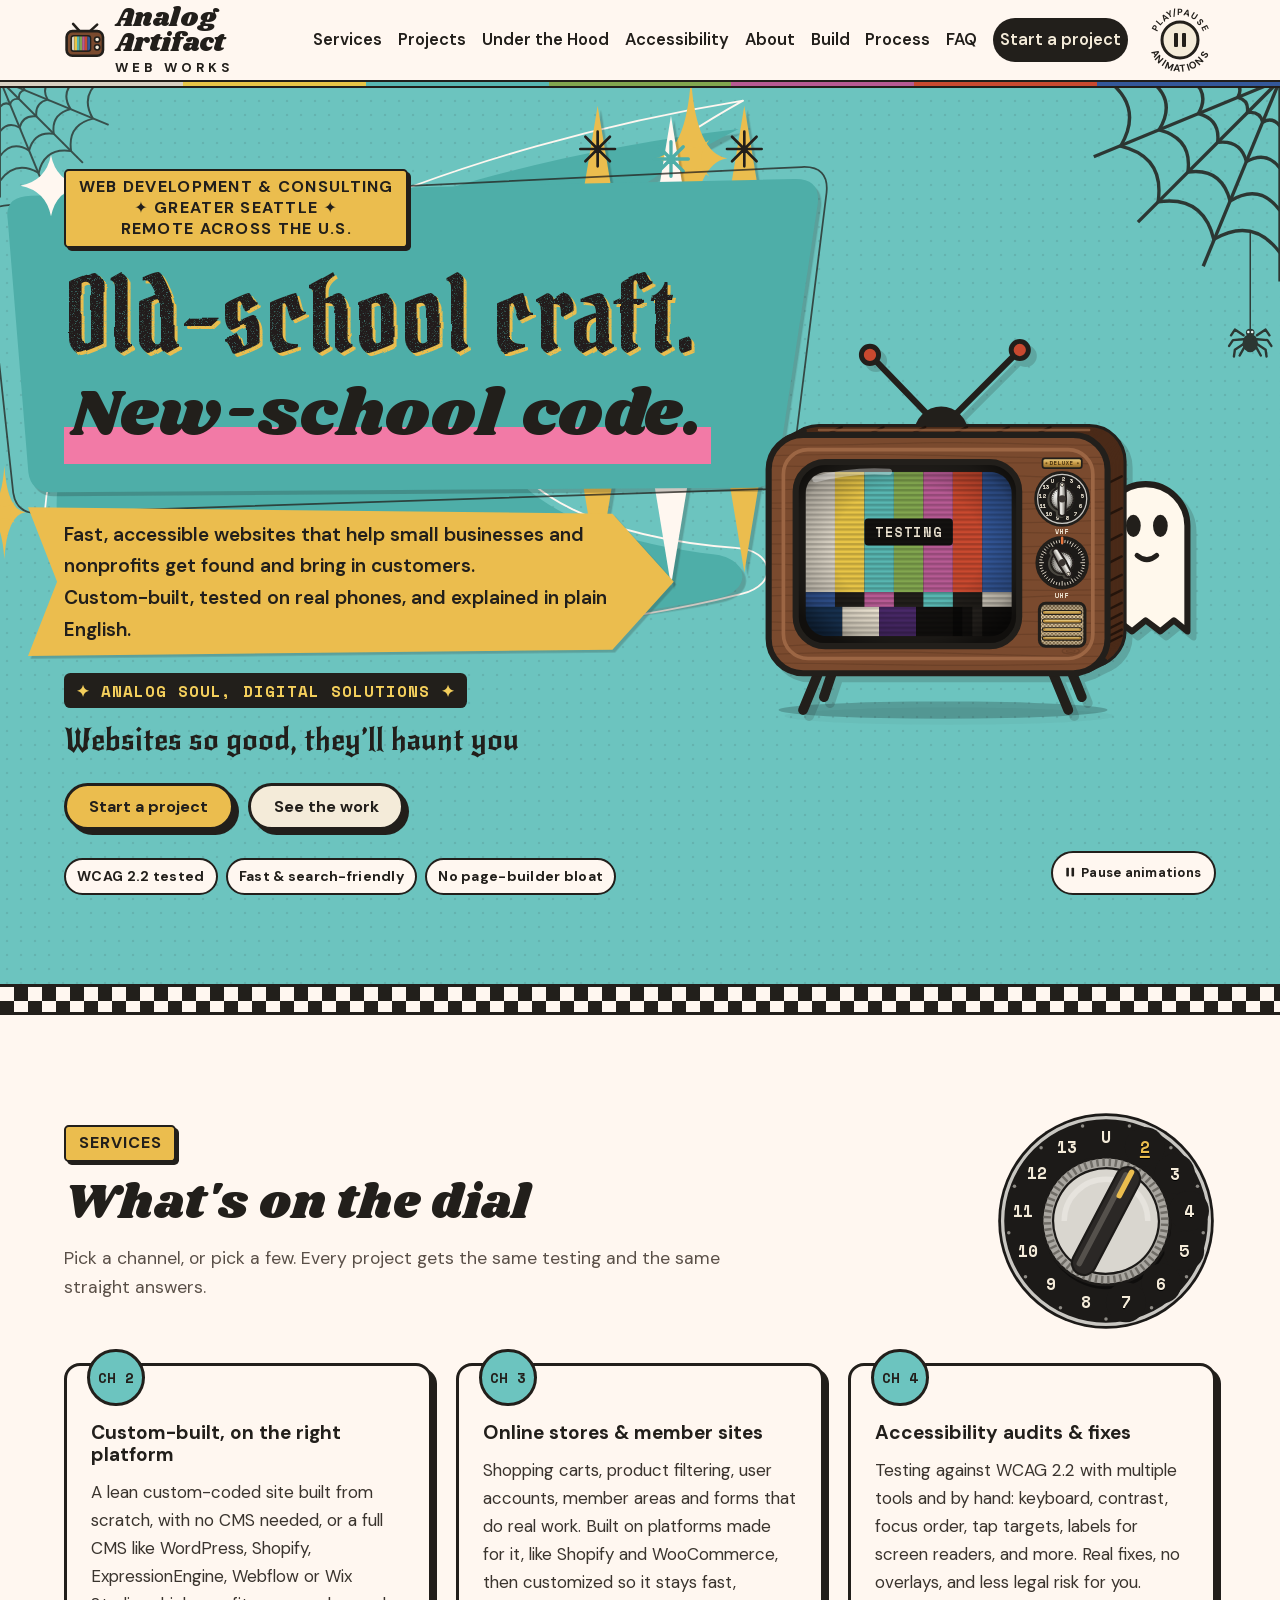
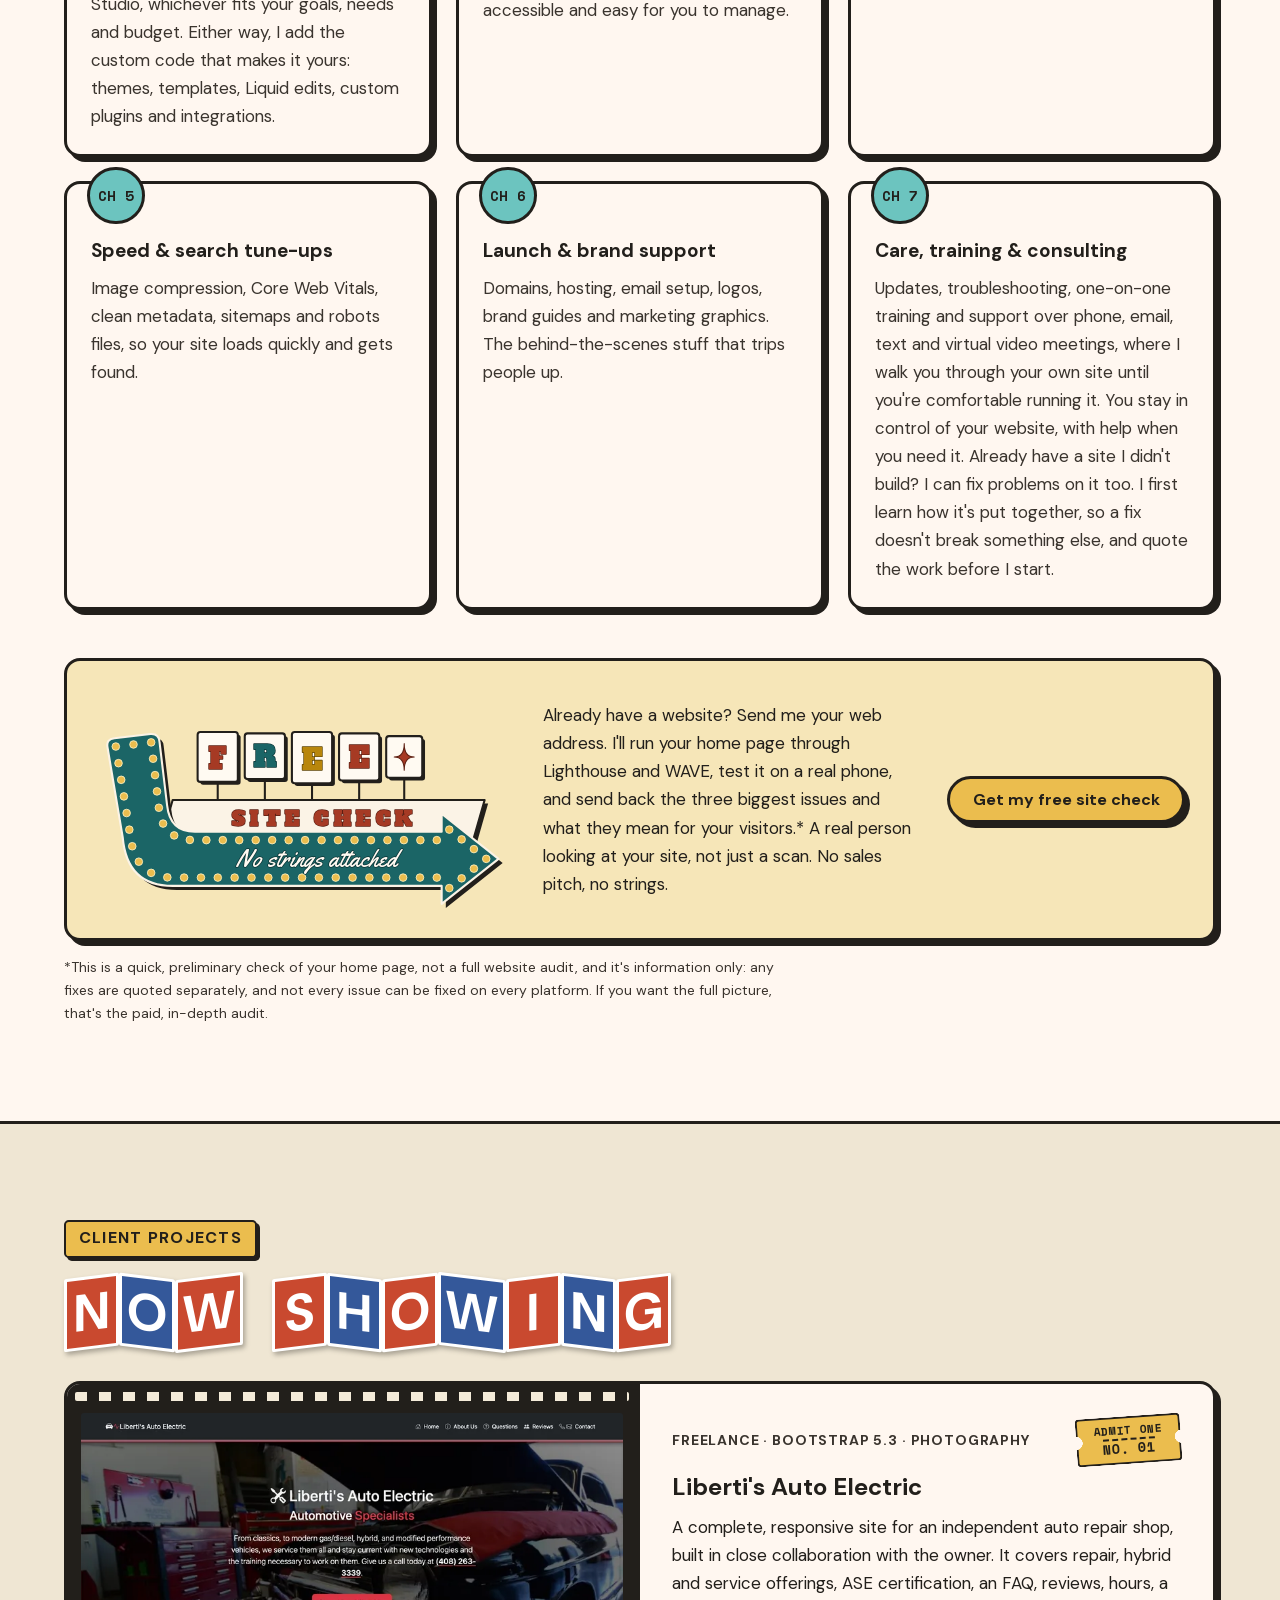
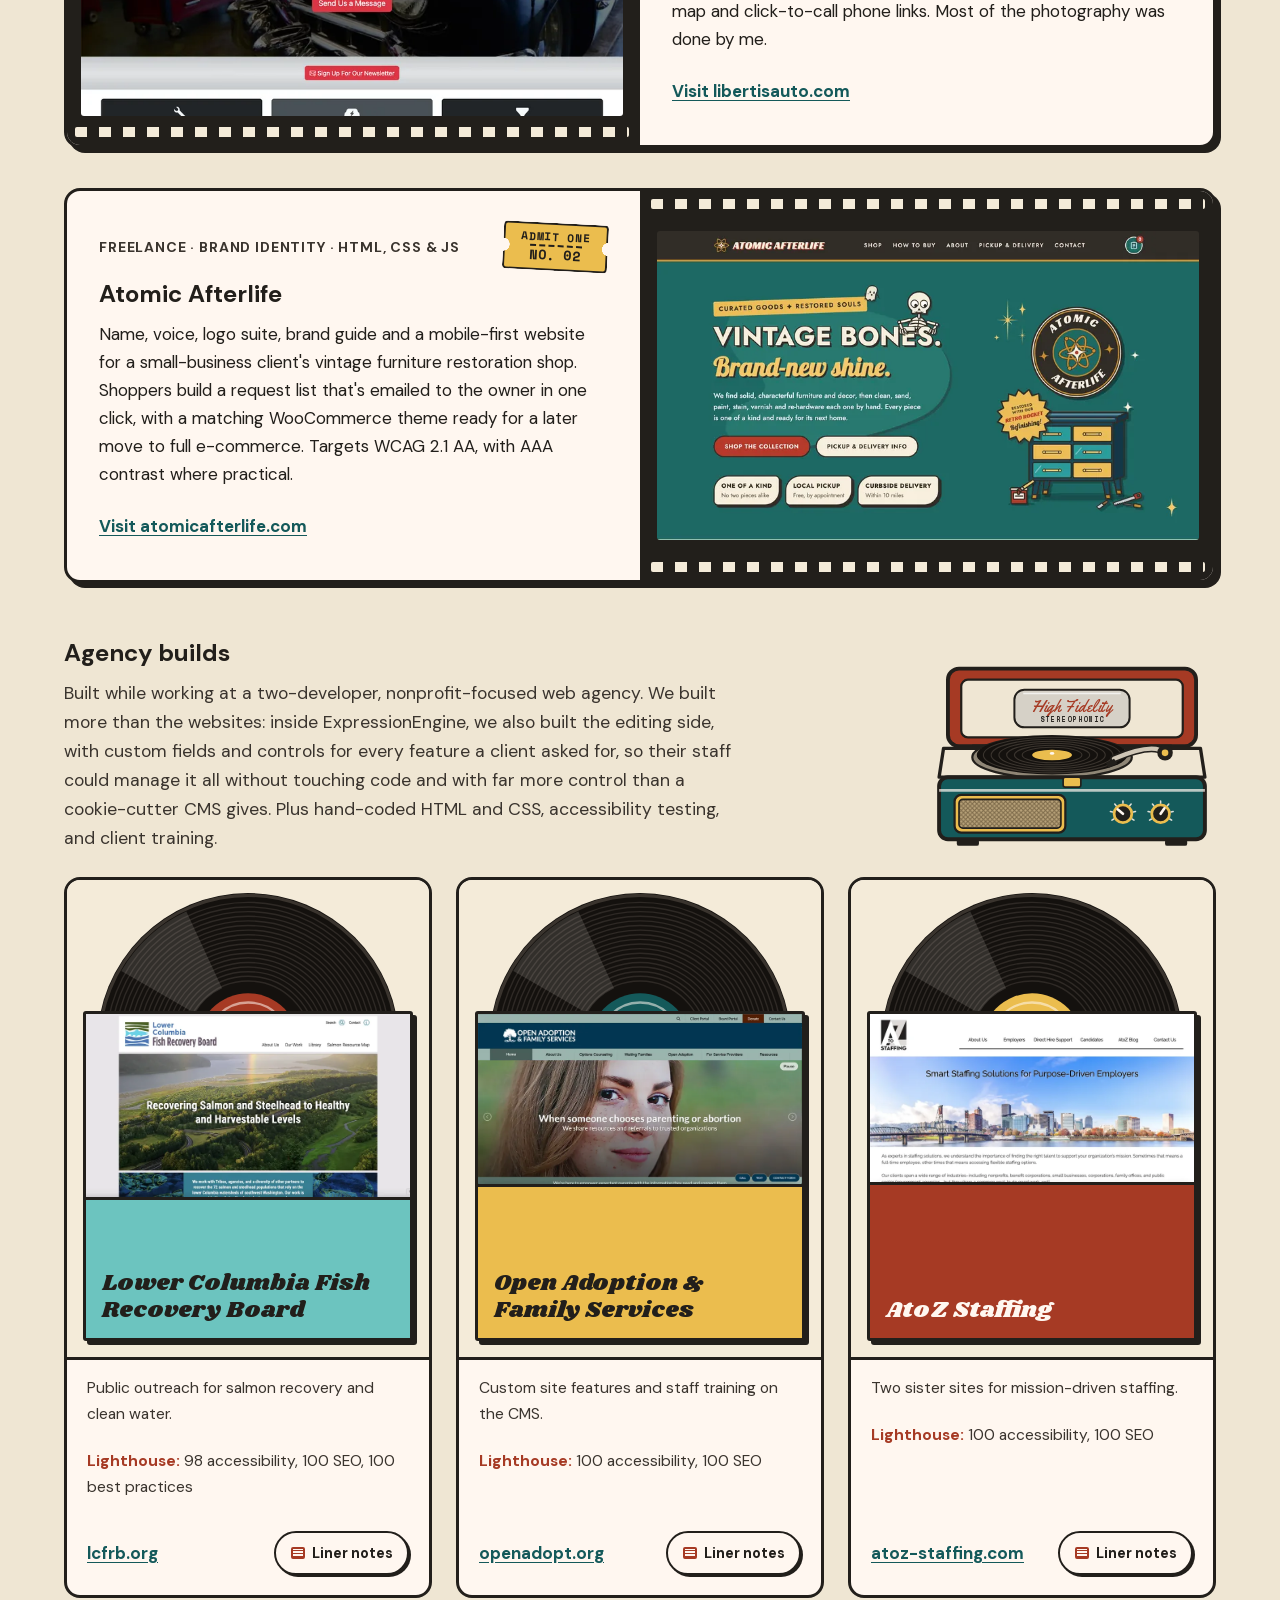
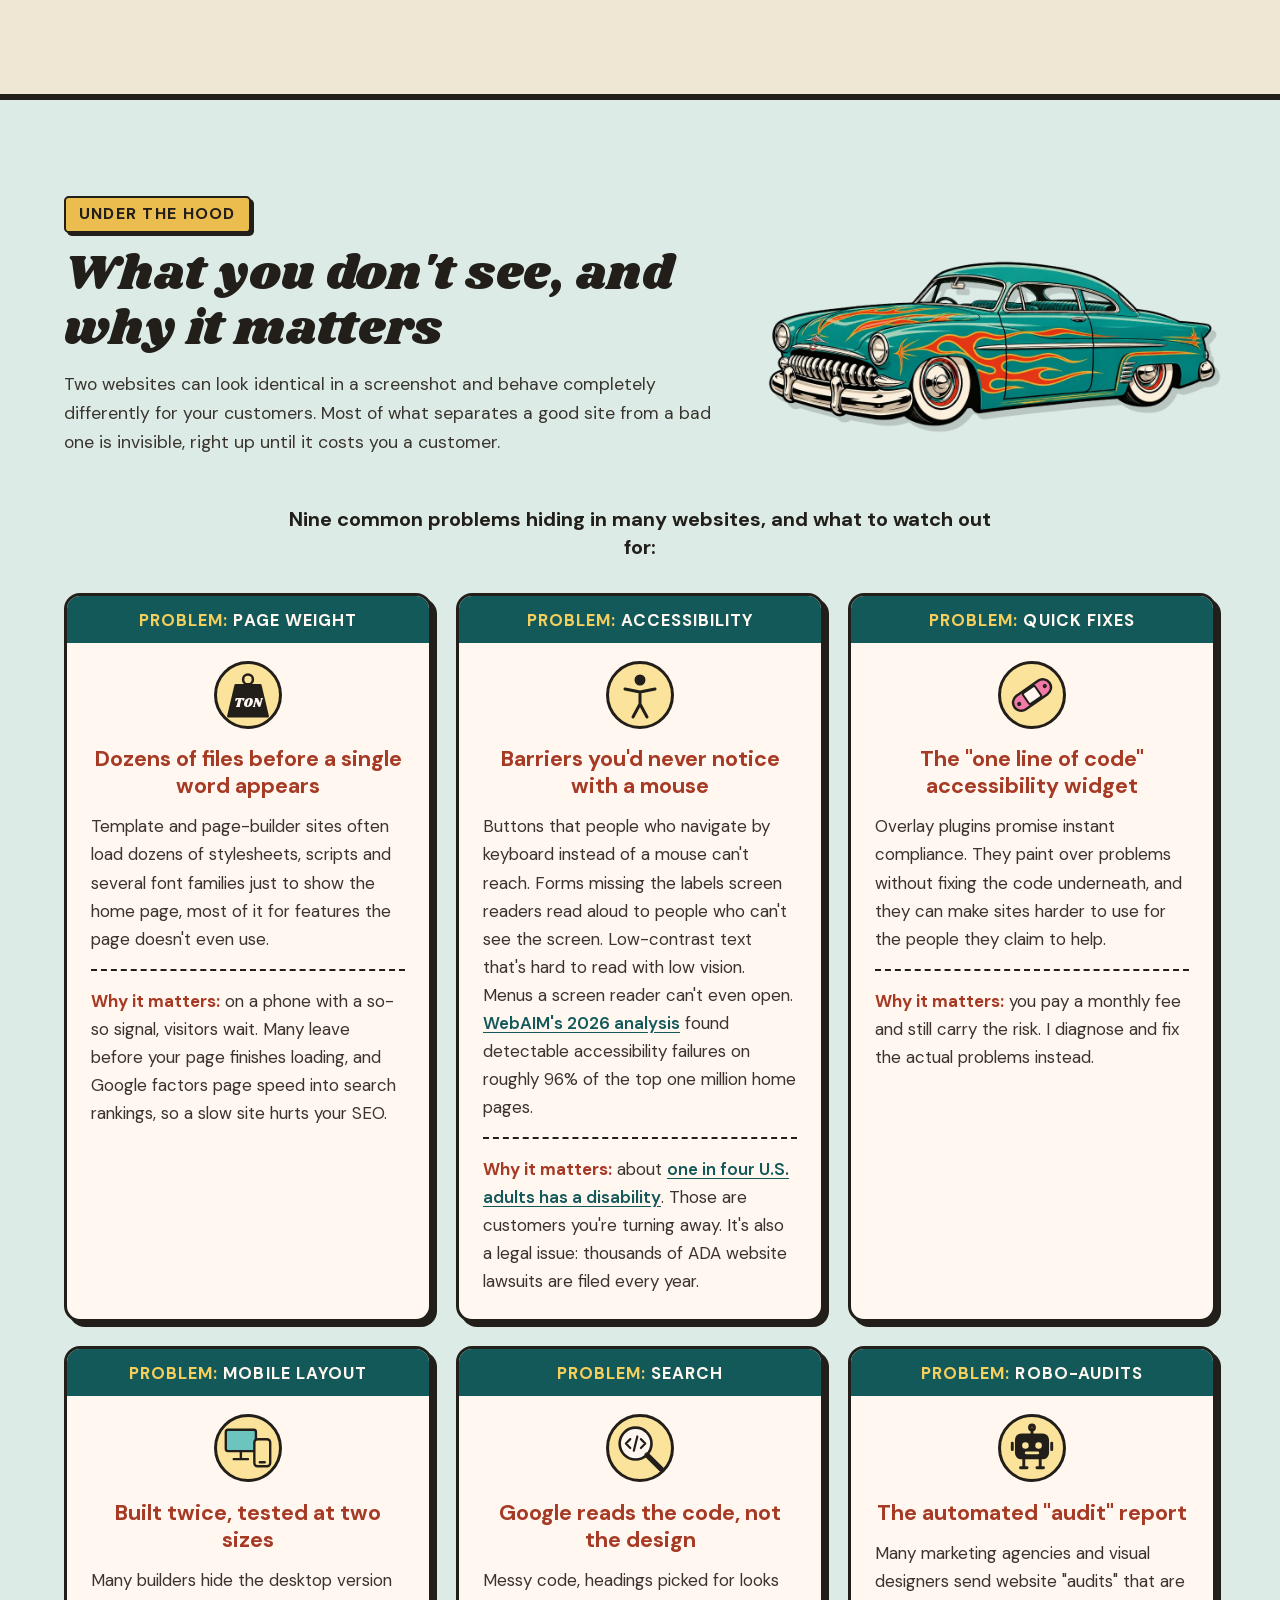
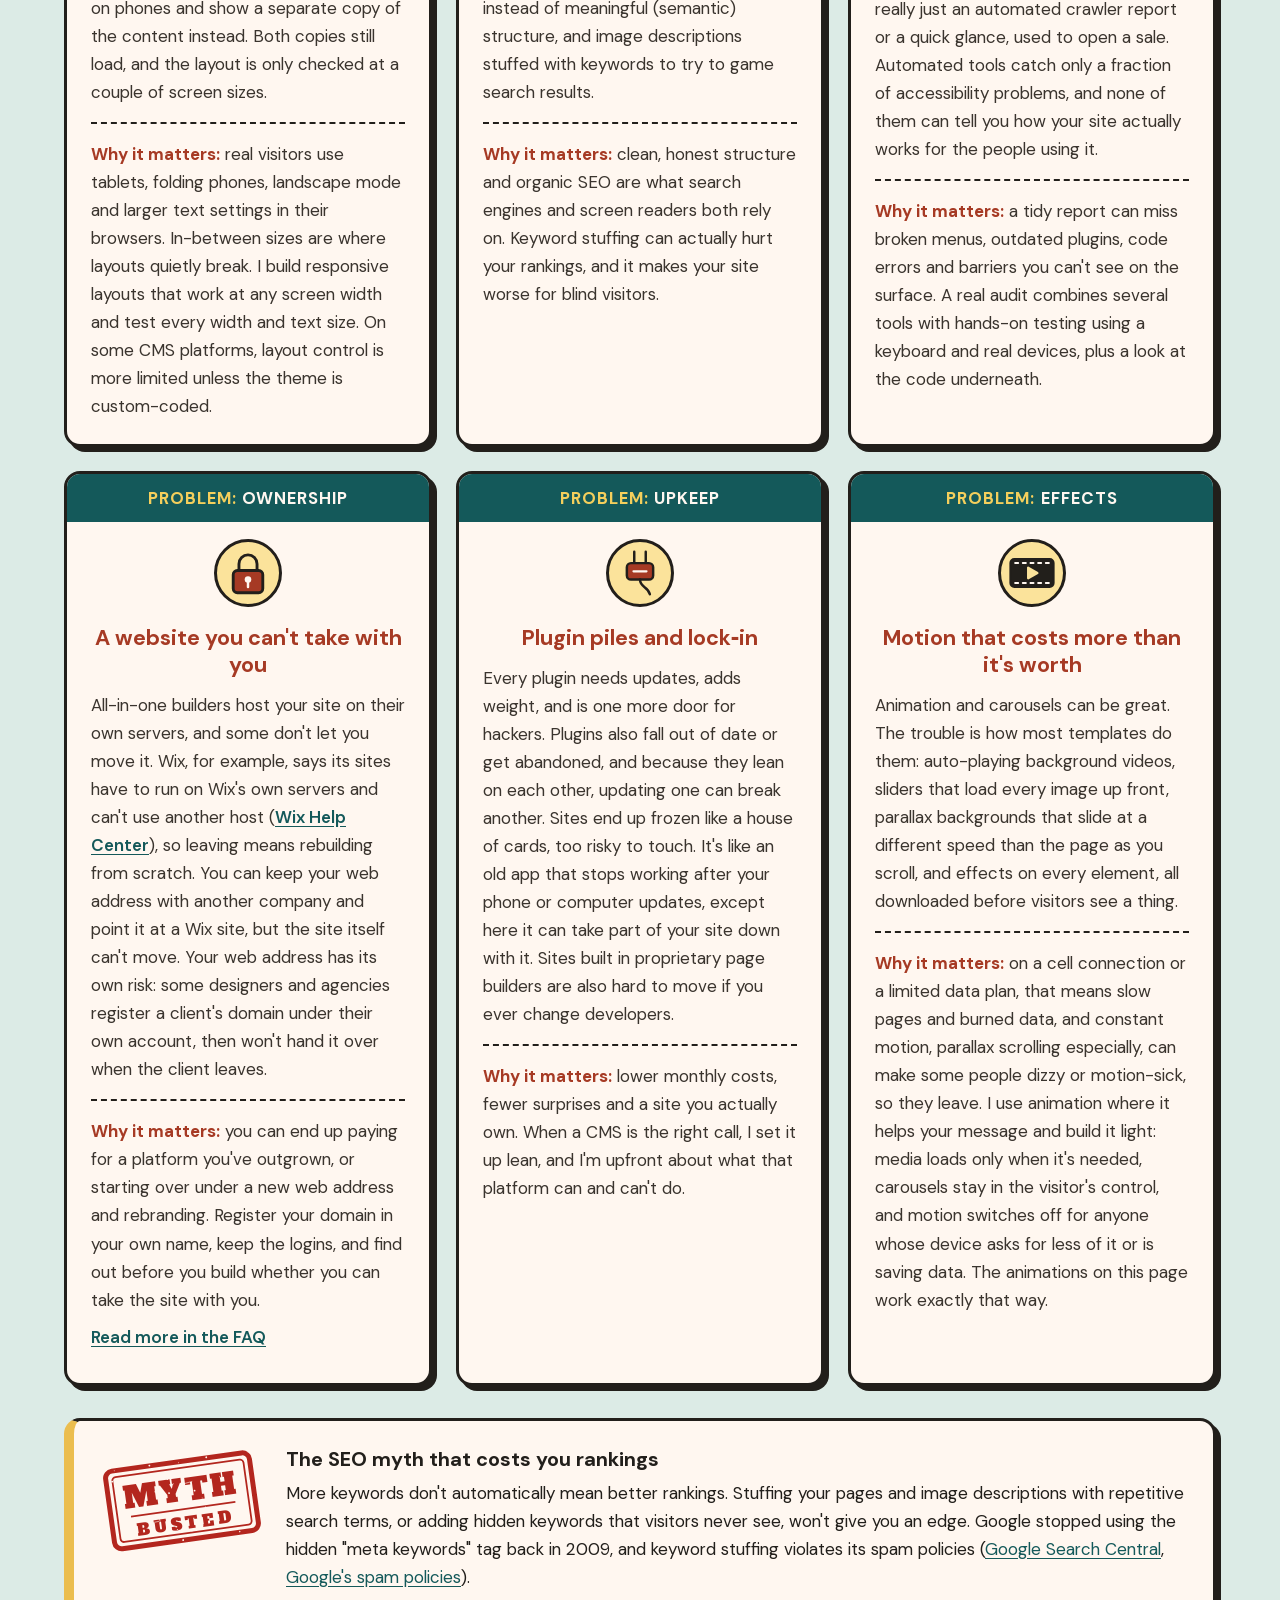
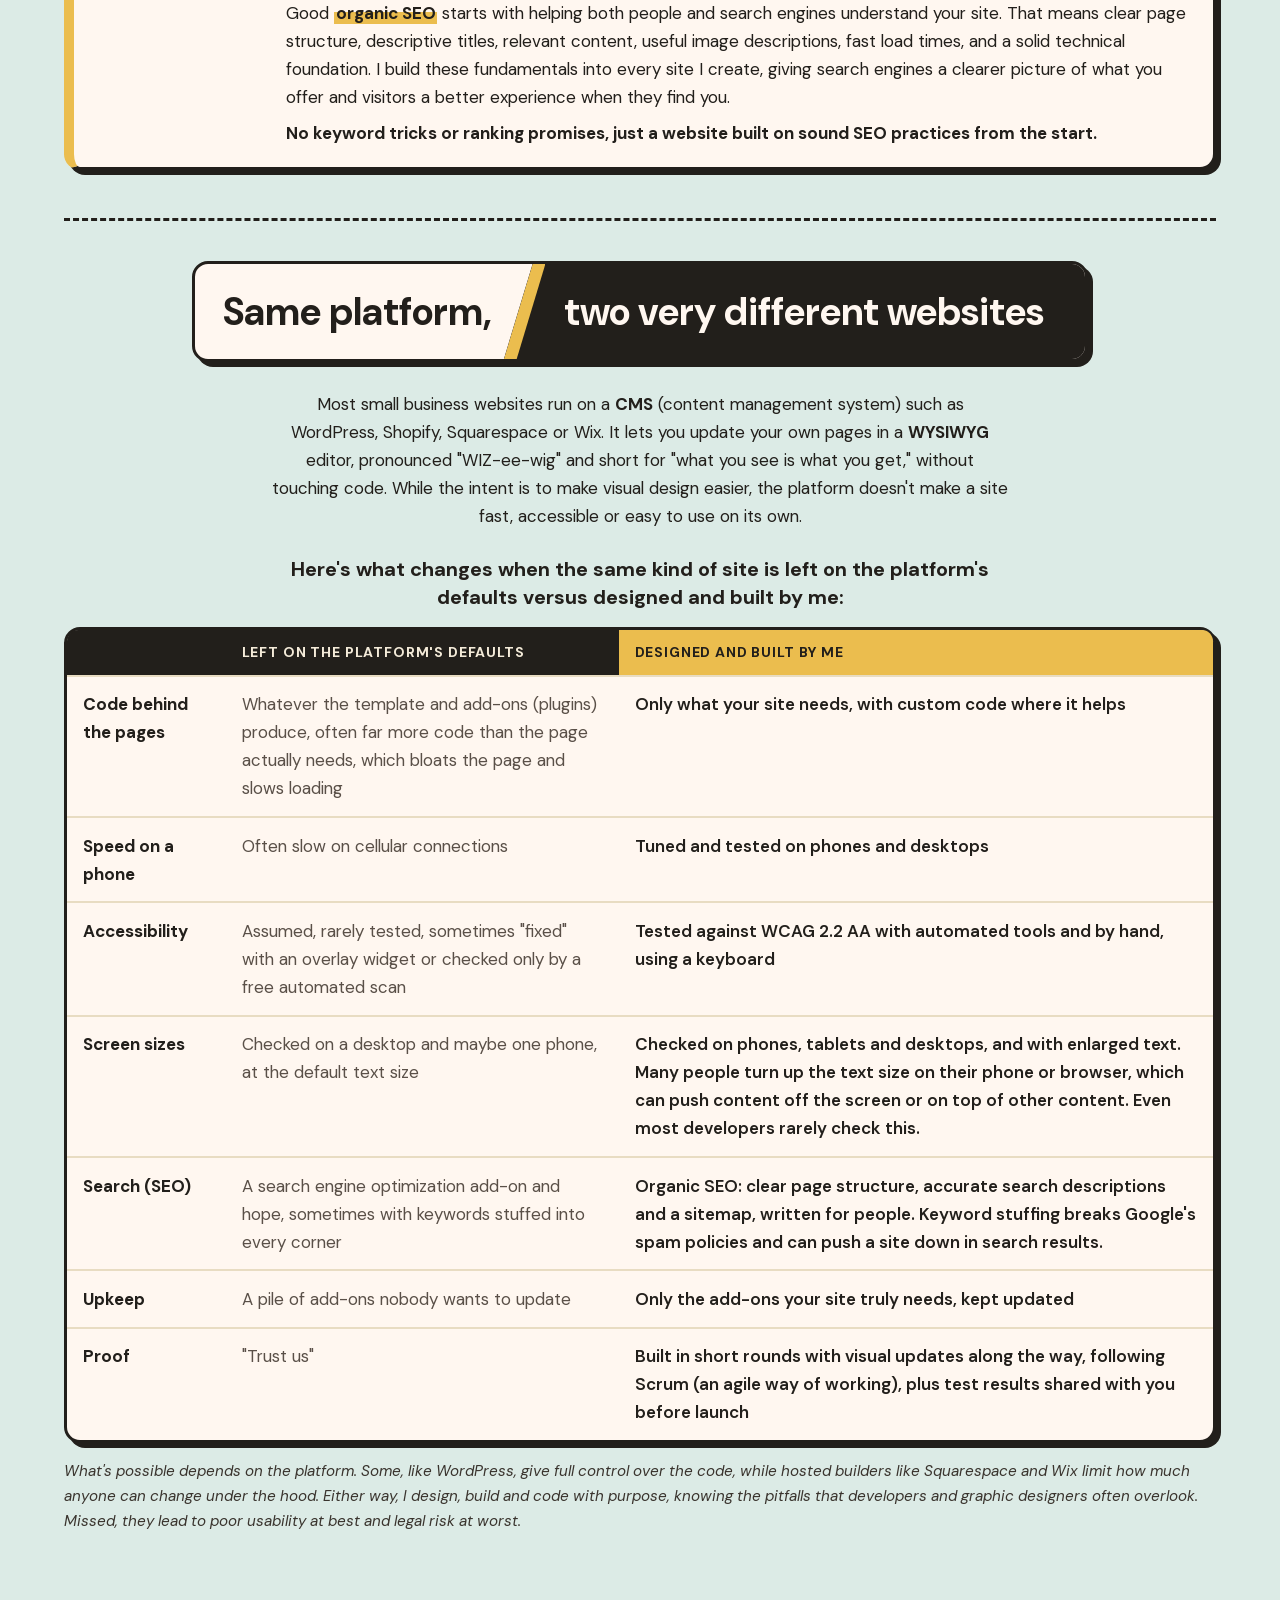
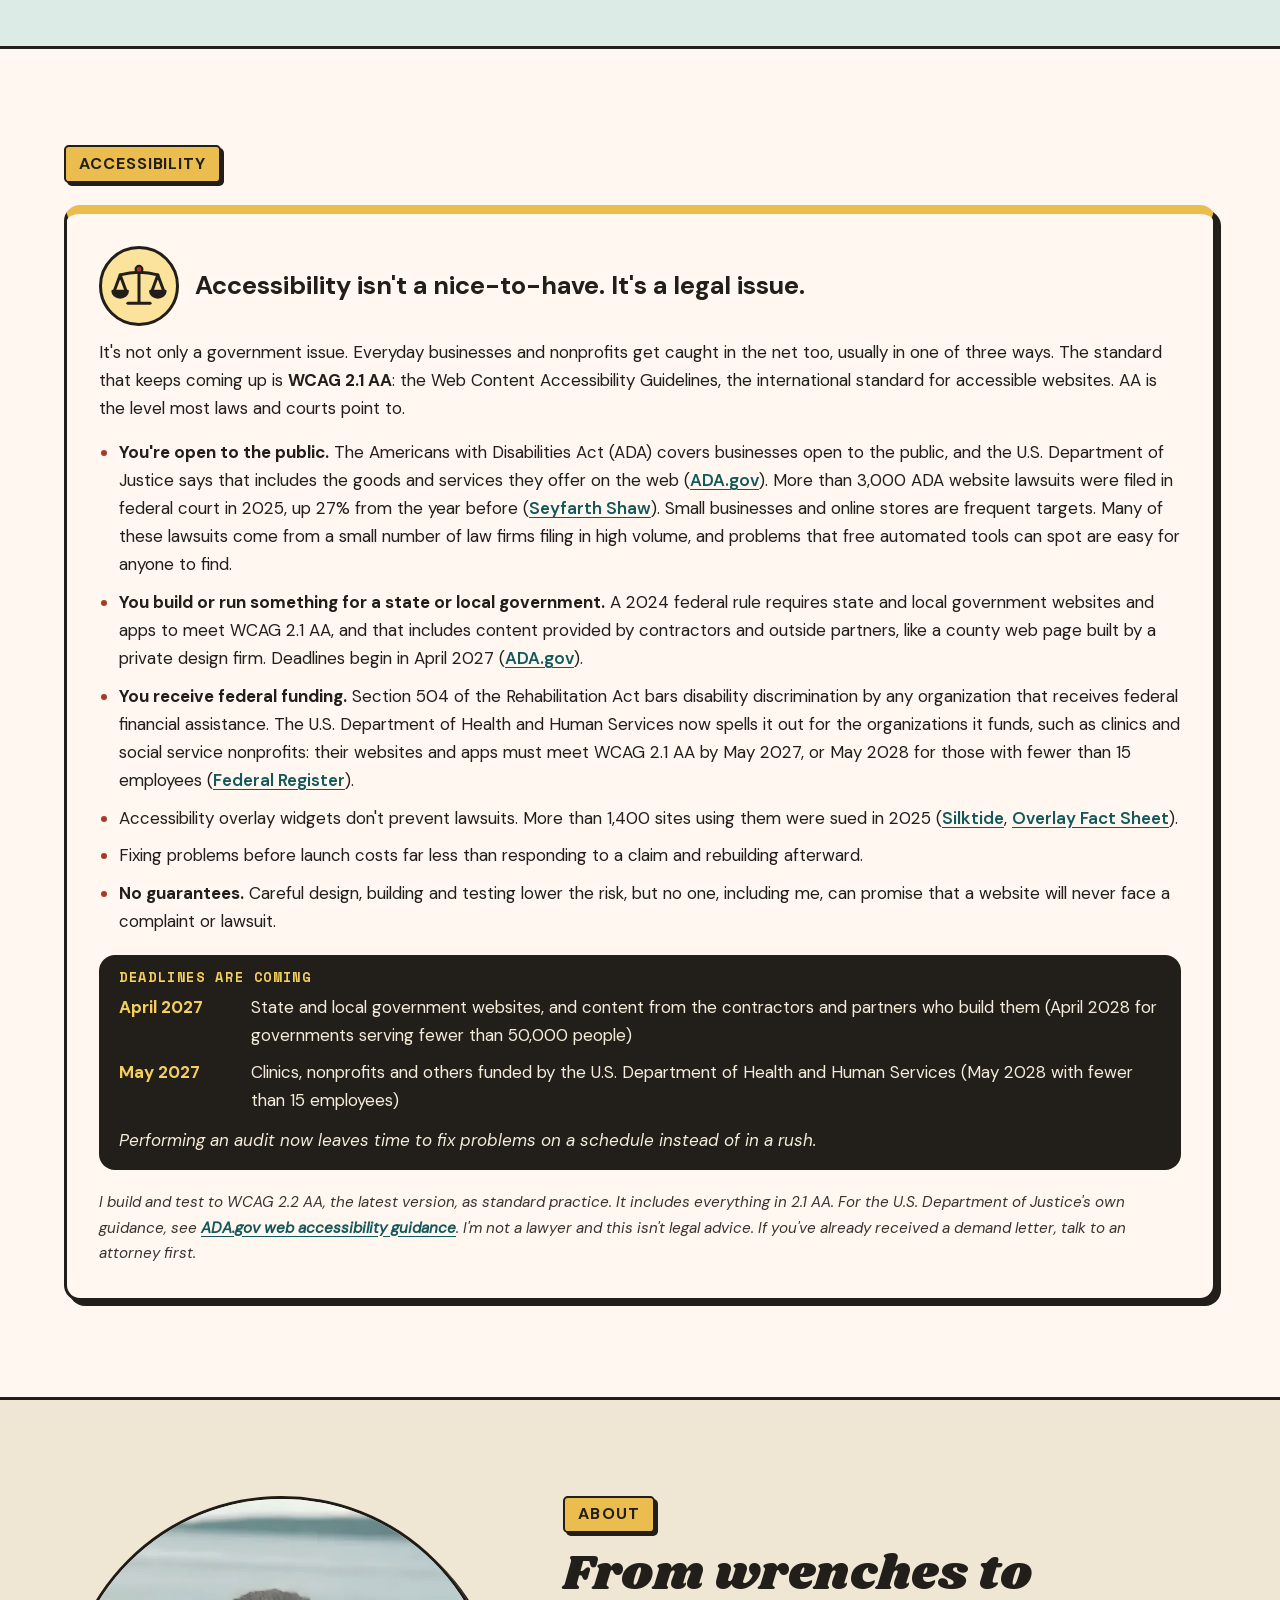
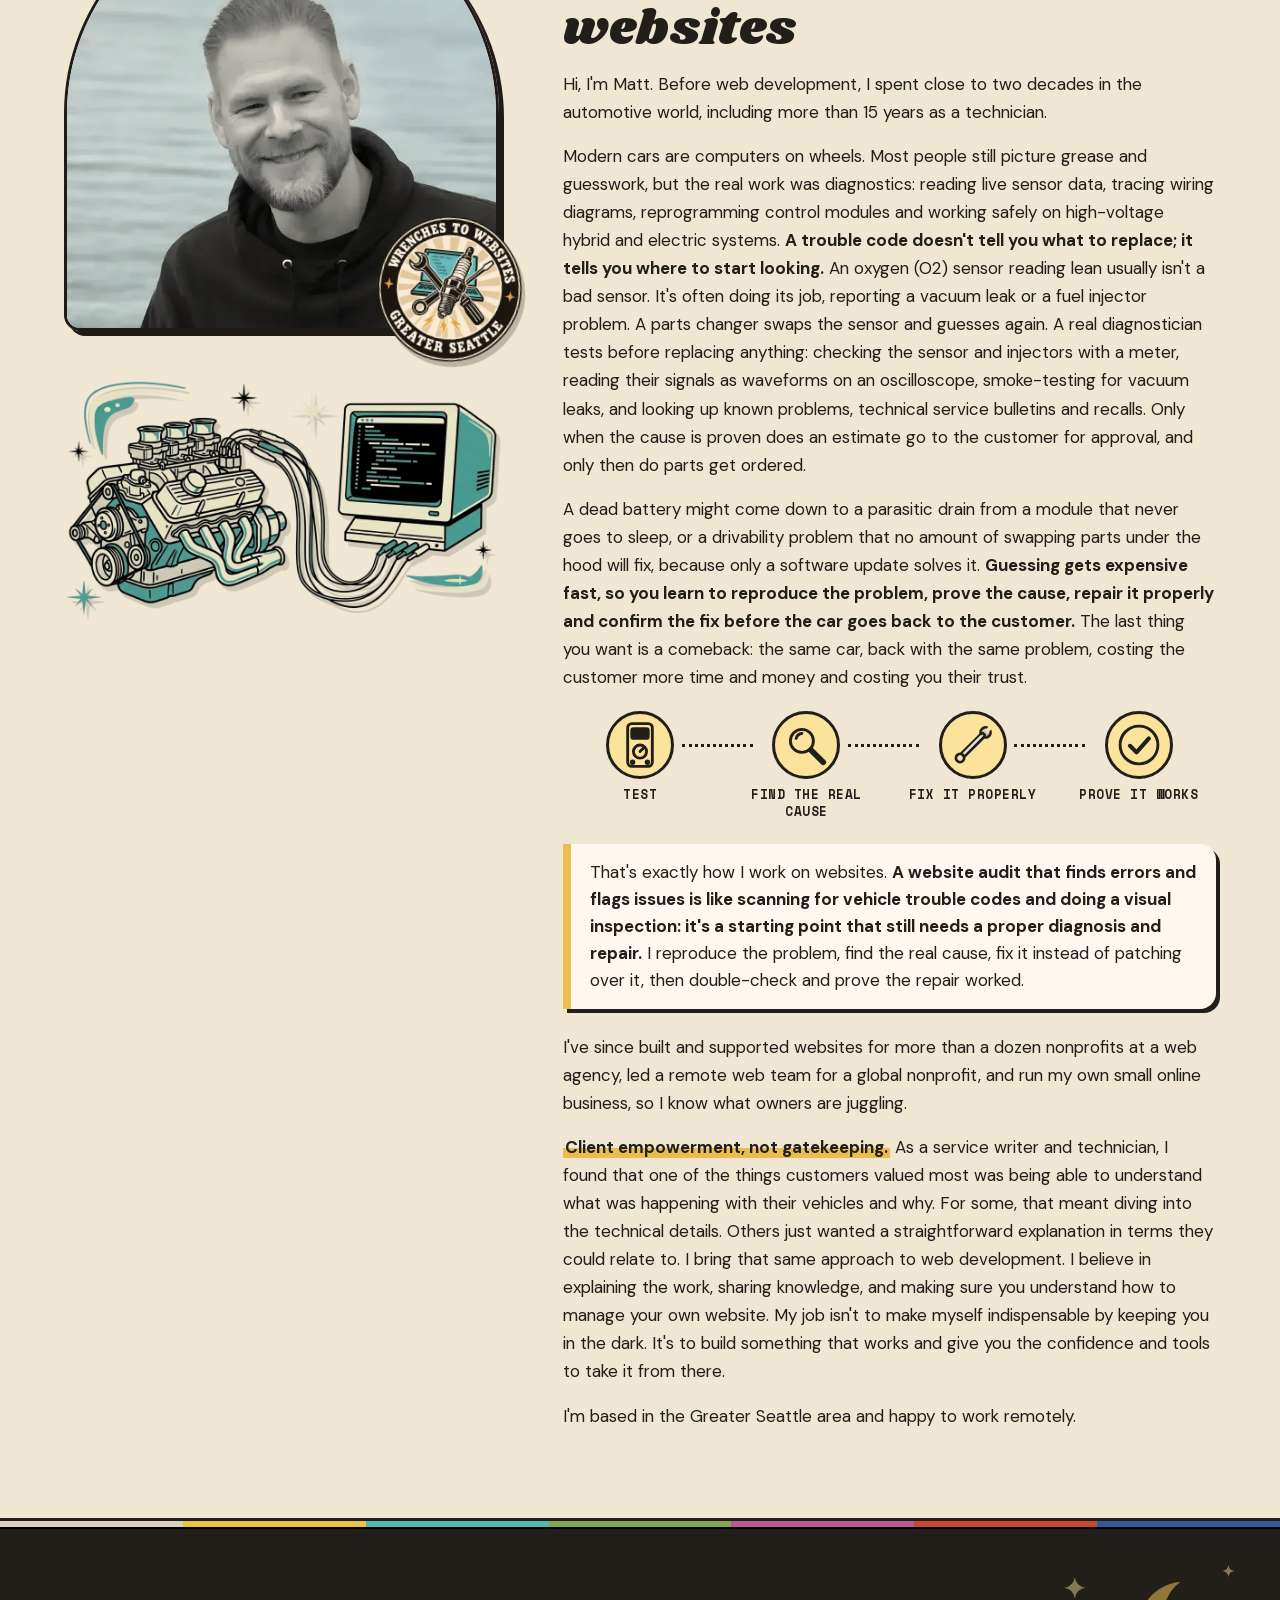
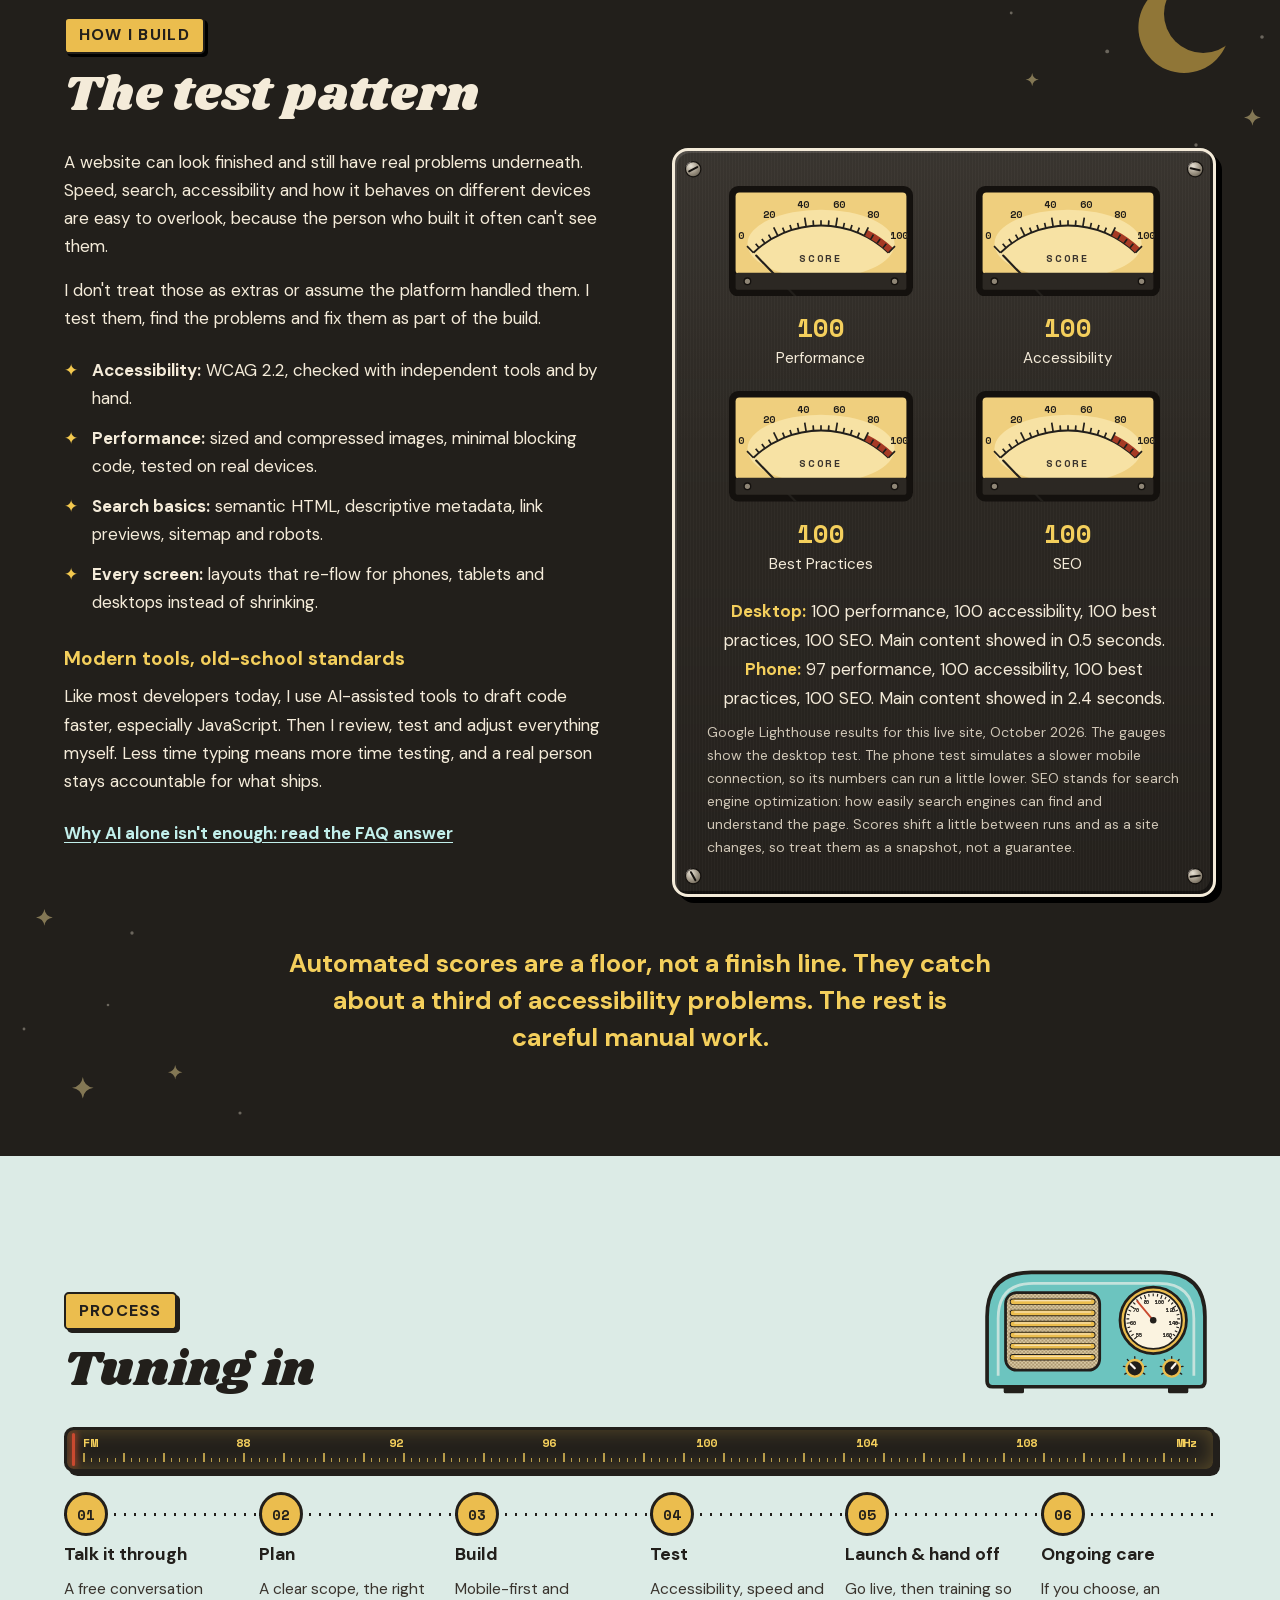
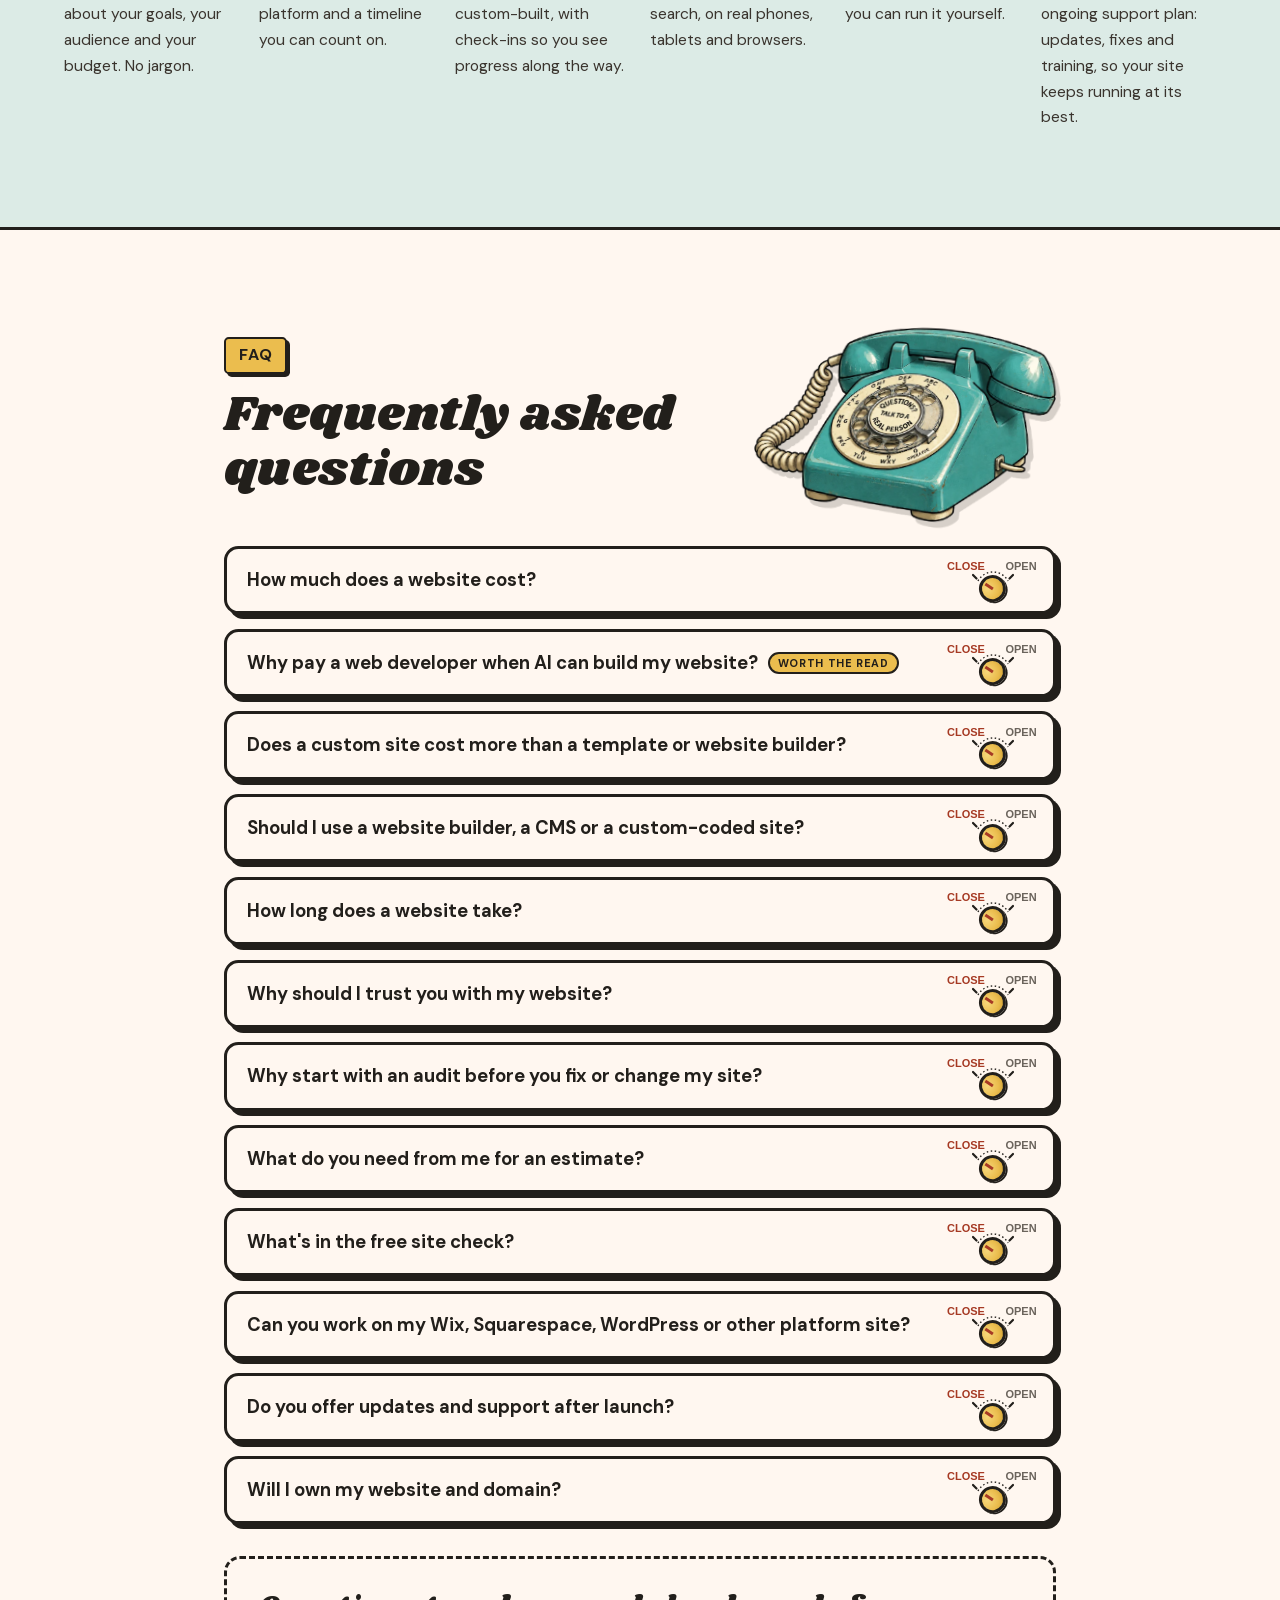
==== index.html @ 7274e8d4 "Launch prep for analogartifactwebworks.com: domain URLs, contact form sends in the background with r" ====
<!doctype html>
<html lang="en">
<head>
  <meta charset="utf-8">
  <meta name="viewport" content="width=device-width, initial-scale=1">
  <title>Analog Artifact Web Works | Web Development &amp; Consulting, Greater Seattle</title>
  <meta name="description" content="Custom-built, fast, accessible websites for small businesses and nonprofits. Web development, accessibility and speed tune-ups, and plain-spoken consulting from the Greater Seattle area.">
  <meta property="og:title" content="Analog Artifact Web Works | Web Development &amp; Consulting">
  <meta property="og:description" content="Old-school craft, new-school code. Built to run, not just look good. Analog Soul / Digital Solutions. Fast, accessible websites for small businesses and nonprofits.">
  <meta property="og:type" content="website">
  <!-- canonical: tells search engines the real address, so the GitHub Pages dev copy is not treated as a second site -->
  <link rel="canonical" href="https://analogartifactwebworks.com/">
  <!-- link preview picture for shared links (texts, social posts). Full web address required -->
  <meta property="og:url" content="https://analogartifactwebworks.com/">
  <meta property="og:image" content="https://analogartifactwebworks.com/images/og-workbench.jpg">
  <meta property="og:image:width" content="1200">
  <meta property="og:image:height" content="630">
  <meta property="og:image:alt" content="A retro workbench with tools on a pegboard, a little ghost, and an old TV showing web page code, under signs reading From Wrenches To Websites">
  <meta name="twitter:card" content="summary_large_image">
  <meta name="twitter:image" content="https://analogartifactwebworks.com/images/og-workbench.jpg">
  <meta name="theme-color" content="#221f1b">
  <link rel="icon" href="images/favicon.svg" type="image/svg+xml">
  <link rel="preload" href="fonts/dm-sans-normal-400-700.woff2" as="font" type="font/woff2" crossorigin>
  <link rel="preload" href="fonts/shrikhand-normal-400.woff2" as="font" type="font/woff2" crossorigin>
  <link rel="preload" href="fonts/pirata-one-normal-400.woff2" as="font" type="font/woff2" crossorigin>
  <link rel="preload" href="fonts/new-rocker-normal-400.woff2" as="font" type="font/woff2" crossorigin>
  <link rel="preload" href="fonts/space-mono-normal-700.woff2" as="font" type="font/woff2" crossorigin>
  <link rel="stylesheet" href="styles.css?v=295">
<script>try{var d=document.documentElement,rm=matchMedia("(prefers-reduced-motion: reduce)").matches,pz=localStorage.getItem("motion")==="paused";if(pz)d.classList.add("motion-paused");if(!rm&&!pz)d.classList.add("room-intro")}catch(e){}</script>
</head>
<body>
  <svg class="svg-defs" width="0" height="0" aria-hidden="true" focusable="false"><filter id="letterpress" x="-5%" y="-10%" width="110%" height="120%"><feTurbulence type="fractalNoise" baseFrequency="1.4" numOctaves="1" seed="7" result="n"/><feColorMatrix in="n" type="matrix" values="0 0 0 0 0  0 0 0 0 0  0 0 0 0 0  0 0 0 -3 2.75" result="speck"/><feComposite in="SourceGraphic" in2="speck" operator="in" result="inked"/><feTurbulence type="fractalNoise" baseFrequency=".035" numOctaves="2" seed="3" result="w"/><feDisplacementMap in="inked" in2="w" scale="2.6" xChannelSelector="R" yChannelSelector="G"/></filter></svg>
  <a class="skip-link" href="#main">Skip to main content</a>

  <header class="site-header">
    <div class="wrap header-inner">
      <a class="brand" href="#top" aria-label="Analog Artifact Web Works, back to top">
        <svg class="brand-tv" viewBox="0 0 64 56" aria-hidden="true" focusable="false">
          <path d="M24 14 14 3M40 14 51 4" stroke="currentColor" stroke-width="4" stroke-linecap="round"/>
          <rect x="4" y="14" width="56" height="38" rx="9" fill="var(--walnut)" stroke="currentColor" stroke-width="4"/>
          <rect x="10" y="20" width="32" height="26" rx="5" fill="var(--ink)"/>
          <g clip-path="inset(0 round 4px)">
            <rect x="12" y="22" width="4" height="22" fill="var(--bar-gray)"/><rect x="16" y="22" width="4" height="22" fill="var(--bar-yellow)"/><rect x="20" y="22" width="4" height="22" fill="var(--bar-cyan)"/><rect x="24" y="22" width="4" height="22" fill="var(--bar-green)"/><rect x="28" y="22" width="4" height="22" fill="var(--bar-magenta)"/><rect x="32" y="22" width="4" height="22" fill="var(--bar-red)"/><rect x="36" y="22" width="4" height="22" fill="var(--bar-blue)"/>
          </g>
          <circle cx="51" cy="27" r="4" fill="var(--paper)" stroke="currentColor" stroke-width="2.5"/>
          <circle cx="51" cy="39" r="4" fill="var(--paper)" stroke="currentColor" stroke-width="2.5"/>
        </svg>
        <span class="brand-name">Analog <span class="brand-l2">Artifact</span> <span class="brand-sub">Web Works</span></span>
      </a>
      <button class="nav-toggle" type="button" aria-expanded="false" aria-controls="site-nav">
        <span class="nav-toggle-bars" aria-hidden="true"></span>
        <span class="nav-toggle-label">Menu</span>
      </button>
      <nav id="site-nav" class="site-nav" aria-label="Main">
        <ul>
          <li class="nav-home"><a href="#top">Home</a></li>
          <li><a href="#services">Services</a></li>
          <li><a href="#work">Projects</a></li>
          <li><a href="#why">Under <span class="nav-the">the </span>Hood</a></li>
          <li><a href="#accessibility">Accessibility</a></li>
          <li><a href="#about">About</a></li>
          <li><a href="#how">Build</a></li>
          <li><a href="#process">Process</a></li>
          <li><a href="#faq">FAQ</a></li>
          <li><a class="nav-cta" href="#contact">Start a project</a></li>
        </ul>
      </nav>
      <!-- Round pause/play button for every animation on the page, always within reach in the header (same setting as the
           button in the hero). "PLAY/PAUSE" curves over the top of the circle and "ANIMATIONS" under the bottom, so it's
           clear what it stops; the letters are evenly spaced (the same letter spacing in both words, set in styles.css).
           The middle shows pause bars or a play triangle, and the disc turns gold while paused. -->
      <button class="motion-mini" type="button" aria-describedby="motion-note">
        <svg viewBox="-36 -36 72 72" aria-hidden="true" focusable="false">
          <defs>
            <path id="mm-arc-top" d="M-24.5 0A24.5 24.5 0 0 1 24.5 0"/>
            <path id="mm-arc-bottom" d="M-31.7 0A31.7 31.7 0 0 0 31.7 0"/>
          </defs>
          <circle class="mm-focus" r="21.75"/>
          <circle class="mm-disc" r="18"/>
          <g class="mt-a"><rect x="-6" y="-7" width="4" height="14" rx="1"/><rect x="2" y="-7" width="4" height="14" rx="1"/></g>
          <path class="mt-b" d="M-4 -8L8 0L-4 8Z"/>
          <text class="mm-top"><textPath href="#mm-arc-top" startOffset="50%" text-anchor="middle">PLAY/PAUSE</textPath></text>
          <text><textPath href="#mm-arc-bottom" startOffset="50%" text-anchor="middle">ANIMATIONS</textPath></text>
        </svg>
        <span class="mt-label visually-hidden"><span class="mt-a">Pause animations</span><span class="mt-b">Play animations</span></span>
      </button>
    </div>
  </header>

  <main id="main">

    <!-- HERO -->
    <section class="hero" id="top" aria-labelledby="hero-title">
      <svg class="corner-web" viewBox="0 0 200 200" aria-hidden="true" focusable="false">
        <path class="web-strand" pathLength="1" style="--d:0.00s" d="M200 0L-10 0"/><path class="web-strand" pathLength="1" style="--d:0.16s" d="M200 0L6 80"/><path class="web-strand" pathLength="1" style="--d:0.32s" d="M200 0L52 148"/><path class="web-strand" pathLength="1" style="--d:0.48s" d="M200 0L120 194"/><path class="web-strand" pathLength="1" style="--d:0.64s" d="M200 0L200 210"/><path class="web-strand web-ring" pathLength="1" style="--d:0.95s" d="M152 0Q162 8 156 18Q168 21 166 34Q179 32 182 44Q192 38 200 48"/><path class="web-strand web-ring" pathLength="1" style="--d:1.27s" d="M108 0Q127 14 115 35Q138 41 135 65Q159 62 165 85Q186 73 200 92"/><path class="web-strand web-ring" pathLength="1" style="--d:1.59s" d="M64 0Q93 21 74 52Q109 61 104 96Q139 91 148 126Q179 107 200 136"/><path class="web-strand web-ring" pathLength="1" style="--d:1.91s" d="M20 0Q58 28 34 69Q80 80 73 127Q120 120 131 166Q172 142 200 180"/>
        <line class="spider-thread" x1="169" y1="157" x2="169" y2="262"/>
        <g class="spider">
          <g class="spider-body" fill="var(--ink)" stroke="var(--ink)" stroke-linecap="round" stroke-width="2.5">
            <path d="M162 266l-9-6-4 6M162 270l-11 1-4 6M176 266l9-6 4 6M176 270l11 1 4 6M162 275l-9 6-1 7M176 275l9 6 1 7M163 278l-5 9M175 278l5 9" fill="none"/>
            <ellipse cx="169" cy="263" rx="4.5" ry="4" stroke="none"/>
            <ellipse cx="169" cy="274" rx="8" ry="9.5" stroke="none"/>
            <circle cx="167" cy="262.5" r="1.3" fill="#fff" stroke="none"/>
            <circle cx="171" cy="262.5" r="1.3" fill="#fff" stroke="none"/>
          </g>
        </g>
      </svg>
      <svg class="corner-web corner-web--small" viewBox="0 0 200 200" aria-hidden="true" focusable="false"><path class="web-strand" pathLength="1" style="--d:0.00s" d="M200 0L-10 0"/><path class="web-strand" pathLength="1" style="--d:0.16s" d="M200 0L6 80"/><path class="web-strand" pathLength="1" style="--d:0.32s" d="M200 0L52 148"/><path class="web-strand" pathLength="1" style="--d:0.48s" d="M200 0L120 194"/><path class="web-strand" pathLength="1" style="--d:0.64s" d="M200 0L200 210"/><path class="web-strand web-ring" pathLength="1" style="--d:0.95s" d="M152 0Q162 8 156 18Q168 21 166 34Q179 32 182 44Q192 38 200 48"/><path class="web-strand web-ring" pathLength="1" style="--d:1.27s" d="M108 0Q127 14 115 35Q138 41 135 65Q159 62 165 85Q186 73 200 92"/><path class="web-strand web-ring" pathLength="1" style="--d:1.59s" d="M64 0Q93 21 74 52Q109 61 104 96Q139 91 148 126Q179 107 200 136"/><path class="web-strand web-ring" pathLength="1" style="--d:1.91s" d="M20 0Q58 28 34 69Q80 80 73 127Q120 120 131 166Q172 142 200 180"/></svg>
      <div class="wrap hero-grid">
        <div class="hero-copy">
          <svg class="hero-swoop" viewBox="0 0 1000 700" aria-hidden="true" focusable="false"><path class="echo" d="M980 0C640 40 180 170 70 420C20 540 60 660 230 672C450 690 760 680 950 640C1000 630 995 585 945 580C780 560 650 500 640 400C630 260 760 110 980 0Z" fill="none" stroke="#fff7f0" stroke-linejoin="round" vector-effect="non-scaling-stroke" transform="translate(520 360) rotate(-2.5) scale(1.05) translate(-520 -360)"/><path class="body" d="M980 0C640 40 180 170 70 420C20 540 60 660 230 672C450 690 760 680 950 640C1000 630 995 585 945 580C780 560 650 500 640 400C630 260 760 110 980 0Z" fill="#4eaea8"/><g class="tw" fill="#ebbd4e"><path d="M915 -70Q921.6 33.4 964.5 40Q921.6 46.6 915 150Q908.4 46.6 865.5 40Q908.4 33.4 915 -70Z"/><path d="M0 -35.2Q2.816 -2.816 35.2 0Q2.816 2.816 0 35.2Q-2.816 2.816 -35.2 0Q-2.816 -2.816 0 -35.2Z" transform="translate(915 40) rotate(45)"/></g><path class="tw tw-pop" fill="#fff7f0" d="M790 117Q797.68 157.32 838 165Q797.68 172.68 790 213Q782.32 172.68 742 165Q782.32 157.32 790 117Z"/></svg>
          <p class="eyebrow eyebrow-stack"><span>Web development &amp; consulting</span> <span><span aria-hidden="true">✦</span> Greater Seattle <span aria-hidden="true">✦</span></span> <span>Remote across the U.S.</span></p>
          <h1 id="hero-title"><svg class="h1-sign" viewBox="0 0 1200 440" aria-hidden="true" focusable="false"><path class="body fin" d="M880 -140L938 210.0L880 560L822 210.0Z" fill="#ebbd4e"/><path class="body fin" d="M990 -125L1048 227.5L990 580L932 227.5Z" fill="#fff7f0"/><path class="body fin" d="M1100 -140L1158 210.0L1100 560L1042 210.0Z" fill="#ebbd4e"/><path d="M880 -75L906.0 -75.0M880 -75L898.4 -56.6M880 -75L880.0 -49.0M880 -75L861.6 -56.6M880 -75L854.0 -75.0M880 -75L861.6 -93.4M880 -75L880.0 -101.0M880 -75L898.4 -93.4" stroke="#221f1b" stroke-width="4" stroke-linecap="round" fill="none"/><path d="M990 -60L1016.0 -60.0M990 -60L1008.4 -41.6M990 -60L990.0 -34.0M990 -60L971.6 -41.6M990 -60L964.0 -60.0M990 -60L971.6 -78.4M990 -60L990.0 -86.0M990 -60L1008.4 -78.4" stroke="#4eaea8" stroke-width="5" stroke-linecap="round" fill="none"/><path d="M1100 -75L1126.0 -75.0M1100 -75L1118.4 -56.6M1100 -75L1100.0 -49.0M1100 -75L1081.6 -56.6M1100 -75L1074.0 -75.0M1100 -75L1081.6 -93.4M1100 -75L1100.0 -101.0M1100 -75L1118.4 -93.4" stroke="#221f1b" stroke-width="4" stroke-linecap="round" fill="none"/><path class="echo" d="M30 -5L1175 -30Q1215 -31 1210 8L1150 405Q1144 432 1115 433L60 440Q30 440 26 410L-5 30Q-10 -4 30 -5Z" fill="none" stroke="rgba(34,31,27,.75)" stroke-linejoin="round" vector-effect="non-scaling-stroke" transform="translate(574 223) rotate(-1.5) scale(1.04) translate(-580 -215)"/><path class="body" d="M30 -5L1175 -30Q1215 -31 1210 8L1150 405Q1144 432 1115 433L60 440Q30 440 26 410L-5 30Q-10 -4 30 -5Z" fill="#4eaea8"/><path class="tw tw-pop" fill="#fff7f0" d="M60 -66Q67.36 -27.36 106 -20Q67.36 -12.64 60 26Q52.64 -12.64 14 -20Q52.64 -27.36 60 -66Z"/><g class="tw" fill="#ebbd4e"><path d="M-10 400Q-5.8 465.8 21.5 470Q-5.8 474.2 -10 540Q-14.2 474.2 -41.5 470Q-14.2 465.8 -10 400Z"/><path d="M0 -22.4Q1.792 -1.792 22.4 0Q1.792 1.792 0 22.4Q-1.792 1.792 -22.4 0Q-1.792 -1.792 0 -22.4Z" transform="translate(-10 470) rotate(45)"/></g></svg><span class="old">Old-school craft.</span><br><span class="accent"><span class="hl hl-1">New-school </span><span class="hl hl-2">code.</span></span></h1>
          <p class="lede"><svg class="lede-pennant" viewBox="0 0 1000 300" preserveAspectRatio="none" aria-hidden="true" focusable="false"><path class="body" d="M0 10L905 22L1000 150L905 278L0 290L45 150Z" fill="#ebbd4e"/></svg>Fast, accessible websites that help small businesses and nonprofits get found and bring in customers. <span class="lede-2"><span class="nowrap">Custom-built</span>, tested on real phones, and explained in plain English.</span></p>
          <p class="hero-tagline"><span aria-hidden="true">✦</span> Analog soul, digital solutions <span aria-hidden="true">✦</span></p>
          <p class="hero-haunt">Websites so good, they&#8217;ll haunt <span class="haunt-you">you<svg class="haunt-ghost" viewBox="0 0 64 76" aria-hidden="true" focusable="false"><g class="haunt-arms" stroke-linecap="round" fill="none"><path d="M14 26q-3-22 6-40M50 26q3-22-6-40" stroke="#221f1b" stroke-width="10"/><path d="M14 26q-3-22 6-40M50 26q3-22-6-40" stroke="#fff7f0" stroke-width="5.5"/></g><g class="haunt-body"><path d="M32 4C15 4 7 17 7 33V66q4.2-7 8.4 0q4.2 7 8.4 0q4.2-7 8.4 0q4.2 7 8.4 0q4.2-7 8.4 0V33C57 17 49 4 32 4Z" fill="#fff7f0" stroke="#221f1b" stroke-width="4.5" stroke-linejoin="round"/><g class="haunt-face"><ellipse cx="24" cy="32" rx="3.6" ry="5" fill="#221f1b"/><ellipse cx="40" cy="32" rx="3.6" ry="5" fill="#221f1b"/><path d="M26 45q6 5 12 0" fill="none" stroke="#221f1b" stroke-width="3.5" stroke-linecap="round"/></g><g class="haunt-face-down" transform="translate(32 27) scale(1.5)"><ellipse cx="-6" cy="-3" rx="3.2" ry="4.4" fill="#221f1b"/><ellipse cx="6" cy="-3" rx="3.2" ry="4.4" fill="#221f1b"/><path d="M-4 6q4 3.5 8 0" fill="none" stroke="#221f1b" stroke-width="3" stroke-linecap="round"/></g></g><g class="haunt-tuck"><path d="M32 4C15 4 7 17 7 33V66q4.2-7 8.4 0q4.2 7 8.4 0q4.2-7 8.4 0q4.2 7 8.4 0q4.2-7 8.4 0V33C57 17 49 4 32 4Z" fill="#fff7f0" stroke="#221f1b" stroke-width="4.5" stroke-linejoin="round"/><path d="M18 64V51a7.5 7.5 0 0 1 15 0V64M31 64V51a7.5 7.5 0 0 1 15 0V64" fill="#fff7f0" stroke="#221f1b" stroke-width="3.8" stroke-linejoin="round" stroke-linecap="round"/><g stroke-linecap="round" fill="none"><path d="M8 40q4 16 14 15M56 40q-4 16-14 15" stroke="#221f1b" stroke-width="8"/><path d="M8 40q4 16 14 15M56 40q-4 16-14 15" stroke="#fff7f0" stroke-width="3.8"/></g><ellipse cx="25" cy="24" rx="3.4" ry="4.6" fill="#221f1b"/><ellipse cx="39" cy="24" rx="3.4" ry="4.6" fill="#221f1b"/><path d="M28 33q4 4 8 0" fill="none" stroke="#221f1b" stroke-width="3" stroke-linecap="round"/></g></svg></span></p>
          <div class="hero-actions">
            <a class="btn btn-primary" href="#contact">Start a project</a>
            <a class="btn btn-ghost" href="#work">See the work</a>
          </div>
          <ul class="hero-badges" aria-label="Highlights">
            <li>WCAG 2.2 tested</li>
            <li>Fast &amp; search-friendly</li>
            <li>No page-builder bloat</li>
          </ul>
        </div>

        <div class="hero-art">
          <svg class="room-rug" viewBox="0 0 480 90" aria-hidden="true" focusable="false"><ellipse cx="240" cy="45" rx="232" ry="41" fill="#7f8a3a"/><path d="M417.7 18.6 L427.7 20.9 L389.4 28.7 L381.5 27.1ZM436.7 23.3 L444.8 25.8 L403.1 31.9 L396.6 30.3ZM451.9 28.3 L458.0 31.0 L413.6 35.5 L408.7 33.7ZM463.0 33.7 L466.9 36.5 L420.7 39.2 L417.5 37.3ZM469.7 39.3 L471.4 42.1 L424.3 43.1 L422.9 41.1ZM472.0 45.0 L471.4 47.9 L424.3 46.9 L424.7 45.0ZM469.7 50.7 L466.9 53.5 L420.7 50.8 L422.9 48.9ZM463.0 56.3 L458.0 59.0 L413.6 54.5 L417.5 52.7ZM451.9 61.7 L444.8 64.2 L403.1 58.1 L408.7 56.3ZM436.7 66.7 L427.7 69.1 L389.4 61.3 L396.6 59.7ZM417.7 71.4 L406.9 73.5 L372.9 64.3 L381.5 62.9ZM62.3 71.4 L52.3 69.1 L90.6 61.3 L98.5 62.9ZM43.3 66.7 L35.2 64.2 L76.9 58.1 L83.4 59.7ZM28.1 61.7 L22.0 59.0 L66.4 54.5 L71.3 56.3ZM17.0 56.3 L13.1 53.5 L59.3 50.8 L62.5 52.7ZM10.3 50.7 L8.6 47.9 L55.7 46.9 L57.1 48.9ZM8.0 45.0 L8.6 42.1 L55.7 43.1 L55.3 45.0ZM10.3 39.3 L13.1 36.5 L59.3 39.2 L57.1 41.1ZM17.0 33.7 L22.0 31.0 L66.4 35.5 L62.5 37.3ZM28.1 28.3 L35.2 25.8 L76.9 31.9 L71.3 33.7ZM43.3 23.3 L52.3 20.9 L90.6 28.7 L83.4 30.3ZM62.3 18.6 L73.1 16.5 L107.1 25.7 L98.5 27.1Z" fill="#ece1ca"/><path d="M406.9 16.5 L417.7 18.6 L381.5 27.1 L372.9 25.7ZM427.7 20.9 L436.7 23.3 L396.6 30.3 L389.4 28.7ZM444.8 25.8 L451.9 28.3 L408.7 33.7 L403.1 31.9ZM458.0 31.0 L463.0 33.7 L417.5 37.3 L413.6 35.5ZM466.9 36.5 L469.7 39.3 L422.9 41.1 L420.7 39.2ZM471.4 42.1 L472.0 45.0 L424.7 45.0 L424.3 43.1ZM471.4 47.9 L469.7 50.7 L422.9 48.9 L424.3 46.9ZM466.9 53.5 L463.0 56.3 L417.5 52.7 L420.7 50.8ZM458.0 59.0 L451.9 61.7 L408.7 56.3 L413.6 54.5ZM444.8 64.2 L436.7 66.7 L396.6 59.7 L403.1 58.1ZM427.7 69.1 L417.7 71.4 L381.5 62.9 L389.4 61.3ZM73.1 73.5 L62.3 71.4 L98.5 62.9 L107.1 64.3ZM52.3 69.1 L43.3 66.7 L83.4 59.7 L90.6 61.3ZM35.2 64.2 L28.1 61.7 L71.3 56.3 L76.9 58.1ZM22.0 59.0 L17.0 56.3 L62.5 52.7 L66.4 54.5ZM13.1 53.5 L10.3 50.7 L57.1 48.9 L59.3 50.8ZM8.6 47.9 L8.0 45.0 L55.3 45.0 L55.7 46.9ZM8.6 42.1 L10.3 39.3 L57.1 41.1 L55.7 43.1ZM13.1 36.5 L17.0 33.7 L62.5 37.3 L59.3 39.2ZM22.0 31.0 L28.1 28.3 L71.3 33.7 L66.4 35.5ZM35.2 25.8 L43.3 23.3 L83.4 30.3 L76.9 31.9ZM52.3 20.9 L62.3 18.6 L98.5 27.1 L90.6 28.7Z" fill="#2b2622"/><ellipse cx="240" cy="45" rx="232" ry="41" fill="none" stroke="#2b2622" stroke-width="2.5"/><ellipse cx="240" cy="45" rx="184.7" ry="27.8" fill="#1f6f72" stroke="#e3d7bd" stroke-width="1.8"/></svg>
          <svg class="floor-lamp" viewBox="0 0 120 420" preserveAspectRatio="none" aria-hidden="true" focusable="false"><g class="lamp-body"><defs><linearGradient id="lamp-beam" x1="0" y1="0" x2="0" y2="1"><stop offset="0" stop-color="#fbe39b" stop-opacity=".32"/><stop offset="1" stop-color="#fbe39b" stop-opacity="0"/></linearGradient></defs><g transform="translate(0 7.68)"><path d="M20 96H100L148 260H-28Z" fill="url(#lamp-beam)"/><ellipse cx="60" cy="98" rx="40" ry="7" fill="#fff3c9" opacity=".7"/></g><path d="M60 99.68V400" stroke="var(--ink)" stroke-width="5" stroke-linecap="round"/><path d="M60 99.68V400" stroke="#c9a24a" stroke-width="2" stroke-linecap="round"/><ellipse cx="60" cy="250" rx="7" ry="4" fill="#c9a24a" stroke="var(--ink)" stroke-width="3"/><path d="M30 408Q30 393 60 391Q90 393 90 408Z" fill="#c9a24a" stroke="var(--ink)" stroke-width="4" stroke-linejoin="round"/><ellipse cx="60" cy="409" rx="32" ry="5" fill="var(--ink)"/><g transform="translate(0 7.68)"><defs><linearGradient id="shade-round" x1="0" y1="0" x2="1" y2="0"><stop offset="0" stop-color="#d6a443"/><stop offset=".38" stop-color="#f4cc62"/><stop offset=".62" stop-color="#ebbd4e"/><stop offset="1" stop-color="#c9963a"/></linearGradient></defs><path d="M40 22H80L102 96H18Z" fill="url(#shade-round)" stroke="var(--ink)" stroke-width="5" stroke-linejoin="round"/><path d="M46 31H74" stroke="#fff3c9" stroke-width="3" stroke-linecap="round" opacity=".7"/><path d="M24 87H96" stroke="#c9952e" stroke-width="3"/><circle cx="60" cy="16" r="5" fill="#c9a24a" stroke="var(--ink)" stroke-width="3"/></g></g><g class="lamp-chain"><g transform="translate(0 7.68)"><g fill="#c9a24a" stroke="var(--ink)" stroke-width=".8"><circle cx="74" cy="100" r="1.7" style="--i:0"/><circle cx="74" cy="105" r="1.7" style="--i:1"/><circle cx="74" cy="110" r="1.7" style="--i:2"/><circle cx="74" cy="115" r="1.7" style="--i:3"/><circle cx="74" cy="120" r="1.7" style="--i:4"/><circle cx="74" cy="125" r="1.7" style="--i:5"/><circle cx="74" cy="130" r="1.7" style="--i:6"/><circle cx="74" cy="135" r="1.7" style="--i:7"/><circle cx="74" cy="140" r="1.7" style="--i:8"/><circle cx="74" cy="145" r="1.7" style="--i:9"/><circle cx="74" cy="150" r="1.7" style="--i:10"/><circle cx="74" cy="155" r="1.7" style="--i:11"/><circle cx="74" cy="160" r="1.7" style="--i:12"/><circle cx="74" cy="165" r="1.7" style="--i:13"/><circle cx="74" cy="170" r="1.7" style="--i:14"/><circle cx="74" cy="175" r="1.7" style="--i:15"/><circle cx="74" cy="180" r="1.7" style="--i:16"/><circle cx="74" cy="185" r="1.7" style="--i:17"/><circle cx="74" cy="190" r="1.7" style="--i:18"/><circle cx="74" cy="195" r="1.7" style="--i:19"/><circle cx="74" cy="200" r="1.7" style="--i:20"/><circle cx="74" cy="205" r="1.7" style="--i:21"/><circle cx="74" cy="210" r="1.7" style="--i:22"/></g><path class="chain-pull" style="--i:23" d="M74 214l-4.5 9a4.6 4.6 0 0 0 9 0z" fill="#c9a24a" stroke="var(--ink)" stroke-width="1.6" stroke-linejoin="round"/></g></g></svg>
          <svg class="tv" viewBox="0 -16 380 326" role="img" aria-labelledby="tv-title">
            <title id="tv-title">A 1950s television set, drawn slightly in three dimensions, showing color test bars a title card reading "Analog soul, digital solutions", and a public service announcement about pausing the animations, with a cartoon ghost peeking out from behind it</title>
            <!-- ghost peeking from behind the set -->
            <g class="ghost"><g transform="translate(13 0)"><g class="ghost-return"><g class="ghost-enter">
              <path d="M276 236V150a34 34 0 0 1 68 0v86l-11-9-11 9-12-9-11 9-12-9z" fill="var(--ghost)" stroke="var(--ink)" stroke-width="5" stroke-linejoin="round"/>
              <g class="ghost-arm"><path class="arm-ink"/><path class="arm-fill"/><circle class="arm-hand" r="6"/></g>
              <ellipse cx="300" cy="150" rx="6" ry="9" fill="var(--ink)"/>
              <ellipse cx="322" cy="150" rx="6" ry="9" fill="var(--ink)"/>
              <path d="M303 174q8 7 16 0" fill="none" stroke="var(--ink)" stroke-width="4" stroke-linecap="round"/>
            </g></g></g></g>
            <!-- antenna -->
            <g class="tv-antenna">
            <g stroke="var(--ink)" stroke-width="5" stroke-linecap="round">
              <path d="M156.5 70.8 98.5 10.8"/>
              <path d="M156.5 70.8 220.5 6.8"/>
            </g>
            <circle cx="98.5" cy="10.8" r="7" fill="var(--bar-red)" stroke="var(--ink)" stroke-width="4"/>
            <circle cx="220.5" cy="6.8" r="7" fill="var(--bar-red)" stroke="var(--ink)" stroke-width="4"/>
            <path d="M134.5 74.8a22 22 0 0 1 44 0z" fill="var(--ink)"/>
            </g>
            <!-- soft floor shadow under the set -->
            <ellipse cx="158" cy="300" rx="134" ry="7" fill="rgba(0, 0, 0, .2)"/>
            <!-- back legs and depth (slight 3D) -->
            <g stroke="var(--ink)" stroke-width="8" stroke-linecap="round"><path d="M71.0 259.5 61.0 289.5"/><path d="M259.0 259.5 271.0 289.5"/></g><rect x="29.0" y="69.5" width="276" height="194" rx="28" fill="#4a2a18" stroke="var(--ink)" stroke-width="5"/><rect x="29.0" y="69.5" width="276" height="194" rx="28" fill="#4a2a18"/><rect x="27.9" y="70.0" width="276" height="194" rx="28" fill="#4a2a18"/><rect x="26.8" y="70.6" width="276" height="194" rx="28" fill="#4a2a18"/><rect x="25.8" y="71.1" width="276" height="194" rx="28" fill="#4a2a18"/><rect x="24.7" y="71.7" width="276" height="194" rx="28" fill="#4a2a18"/><rect x="23.6" y="72.2" width="276" height="194" rx="28" fill="#4a2a18"/><rect x="22.5" y="72.8" width="276" height="194" rx="28" fill="#4a2a18"/><rect x="21.4" y="73.3" width="276" height="194" rx="28" fill="#4a2a18"/><rect x="20.3" y="73.8" width="276" height="194" rx="28" fill="#4a2a18"/><rect x="19.2" y="74.4" width="276" height="194" rx="28" fill="#4a2a18"/><rect x="18.2" y="74.9" width="276" height="194" rx="28" fill="#4a2a18"/><rect x="17.1" y="75.5" width="276" height="194" rx="28" fill="#4a2a18"/><path d="M31.5 79.0L44.5 72.5M276.5 267.0L289.5 260.5" stroke="var(--ink)" stroke-width="5" stroke-linecap="round"/>
            <!-- shading on the visible top and side -->
            <g class="tv-hatch" stroke="#1e110a" stroke-width="2" stroke-linecap="round" opacity=".85"><path d="M293.5 244.5l10.0 -5.0"/><path d="M293.5 239.5l10.0 -5.0"/><path d="M293.5 233.5l10.0 -5.0"/><path d="M293.5 226.3l10.0 -5.0"/><path d="M293.5 217.7l10.0 -5.0"/><path d="M293.5 207.3l10.0 -5.0"/><path d="M293.5 194.9l10.0 -5.0"/><path d="M293.5 179.9l10.0 -5.0"/><path d="M293.5 162.0l10.0 -5.0"/><path d="M293.5 140.5l10.0 -5.0"/><path d="M293.5 114.7l10.0 -5.0"/><path d="M65.5 74.5l10.0 -5.0"/><path d="M99.5 74.5l10.0 -5.0"/><path d="M133.5 74.5l10.0 -5.0"/><path d="M167.5 74.5l10.0 -5.0"/><path d="M201.5 74.5l10.0 -5.0"/><path d="M235.5 74.5l10.0 -5.0"/></g><path d="M57.0 72.0H277.0" stroke="#9c6644" stroke-width="2" stroke-linecap="round" opacity=".7"/>
            <!-- legs -->
            <g stroke="var(--ink)" stroke-width="8" stroke-linecap="round">
              <path d="M58 266 44 300"/>
              <path d="M246 266 260 300"/>
            </g>
            <!-- cabinet -->
            <rect x="16" y="76" width="276" height="194" rx="28" fill="var(--walnut)" stroke="var(--ink)" stroke-width="5"/>
            <!-- faint walnut grain -->
            <clipPath id="cab-clip"><rect x="18.5" y="78.5" width="271" height="189" rx="25.5"/></clipPath>
            <g clip-path="url(#cab-clip)" fill="none" stroke="#2a160b" stroke-opacity=".16" stroke-width="1" stroke-linecap="round"><path d="M14.0 84.0 L28.0 84.2 L42.0 84.3 L56.0 84.3 L70.0 84.1 L84.0 83.8 L98.0 83.5 L112.0 83.1 L126.0 82.8 L140.0 82.5 L154.0 82.3 L168.0 82.3 L182.0 82.4 L196.0 82.6 L210.0 82.9 L224.0 83.2 L238.0 83.6 L252.0 83.9 L266.0 84.2 L280.0 84.3 L294.0 84.3"/><path d="M14.0 92.9 L28.0 92.6 L42.0 92.3 L56.0 92.1 L70.0 91.9 L84.0 91.8 L98.0 91.8 L112.0 91.9 L126.0 92.1 L140.0 92.4 L154.0 92.7 L168.0 93.0 L182.0 93.4 L196.0 93.7 L210.0 94.0 L224.0 94.2 L238.0 94.4 L252.0 94.4 L266.0 94.4 L280.0 94.3 L294.0 94.2"/><path d="M14.0 101.2 L28.0 101.4 L42.0 101.5 L56.0 101.6 L70.0 101.5 L84.0 101.3 L98.0 101.1 L112.0 100.8 L126.0 100.5 L140.0 100.1 L154.0 99.7 L168.0 99.4 L182.0 99.1 L196.0 98.9 L210.0 98.8 L224.0 98.7 L238.0 98.8 L252.0 99.0 L266.0 99.2 L280.0 99.5 L294.0 99.9"/><path d="M14.0 112.7 L28.0 112.6 L42.0 112.3 L56.0 112.0 L70.0 111.5 L84.0 111.0 L98.0 110.5 L112.0 110.0 L126.0 109.5 L140.0 109.1 L154.0 108.9 L168.0 108.8 L182.0 108.8 L196.0 108.9 L210.0 109.2 L224.0 109.6 L238.0 110.1 L252.0 110.6 L266.0 111.2 L280.0 111.7 L294.0 112.1"/><path d="M14.0 121.4 L28.0 120.6 L42.0 119.9 L56.0 119.2 L70.0 118.7 L84.0 118.4 L98.0 118.4 L112.0 118.6 L126.0 119.0 L140.0 119.7 L154.0 120.4 L168.0 121.1 L182.0 121.8 L196.0 122.3 L210.0 122.6 L224.0 122.6 L238.0 122.4 L252.0 122.0 L266.0 121.4 L280.0 120.6 L294.0 119.9"/><path d="M14.0 131.6 L28.0 131.4 L42.0 131.1 L56.0 130.7 L70.0 130.4 L84.0 130.2 L98.0 130.1 L112.0 130.1 L126.0 130.2 L140.0 130.4 L154.0 130.7 L168.0 131.1 L182.0 131.4 L196.0 131.6 L210.0 131.8 L224.0 131.7 L238.0 131.6 L252.0 131.4 L266.0 131.0 L280.0 130.7 L294.0 130.4"/><path d="M14.0 135.7 L28.0 135.9 L42.0 136.1 L56.0 136.4 L70.0 136.7 L84.0 137.0 L98.0 137.2 L112.0 137.4 L126.0 137.5 L140.0 137.5 L154.0 137.5 L168.0 137.3 L182.0 137.1 L196.0 136.8 L210.0 136.5 L224.0 136.3 L238.0 136.0 L252.0 135.8 L266.0 135.7 L280.0 135.6 L294.0 135.7"/><path d="M14.0 146.6 L28.0 146.0 L42.0 145.4 L56.0 144.9 L70.0 144.5 L84.0 144.2 L98.0 144.1 L112.0 144.2 L126.0 144.5 L140.0 145.0 L154.0 145.6 L168.0 146.1 L182.0 146.7 L196.0 147.1 L210.0 147.3 L224.0 147.3 L238.0 147.1 L252.0 146.8 L266.0 146.3 L280.0 145.7 L294.0 145.2"/><path d="M14.0 157.1 L28.0 157.1 L42.0 157.0 L56.0 156.9 L70.0 156.7 L84.0 156.5 L98.0 156.3 L112.0 156.0 L126.0 155.8 L140.0 155.6 L154.0 155.5 L168.0 155.4 L182.0 155.3 L196.0 155.3 L210.0 155.4 L224.0 155.5 L238.0 155.7 L252.0 155.9 L266.0 156.1 L280.0 156.4 L294.0 156.6"/><path d="M14.0 164.8 L28.0 164.6 L42.0 164.4 L56.0 164.3 L70.0 164.4 L84.0 164.6 L98.0 164.9 L112.0 165.3 L126.0 165.7 L140.0 166.1 L154.0 166.5 L168.0 166.8 L182.0 167.0 L196.0 167.1 L210.0 167.1 L224.0 166.9 L238.0 166.7 L252.0 166.3 L266.0 165.9 L280.0 165.5 L294.0 165.1"/><path d="M14.0 172.6 L28.0 172.6 L42.0 172.8 L56.0 173.2 L70.0 173.6 L84.0 174.1 L98.0 174.5 L112.0 174.8 L126.0 175.0 L140.0 175.0 L154.0 174.8 L168.0 174.5 L182.0 174.1 L196.0 173.6 L210.0 173.2 L224.0 172.8 L238.0 172.6 L252.0 172.6 L266.0 172.8 L280.0 173.1 L294.0 173.5"/><path d="M14.0 181.0 L28.0 181.4 L42.0 182.0 L56.0 182.5 L70.0 183.0 L84.0 183.3 L98.0 183.5 L112.0 183.6 L126.0 183.4 L140.0 183.1 L154.0 182.6 L168.0 182.1 L182.0 181.6 L196.0 181.1 L210.0 180.7 L224.0 180.4 L238.0 180.4 L252.0 180.5 L266.0 180.8 L280.0 181.2 L294.0 181.7"/><path d="M14.0 194.0 L28.0 194.1 L42.0 194.0 L56.0 193.8 L70.0 193.3 L84.0 192.8 L98.0 192.4 L112.0 192.0 L126.0 191.8 L140.0 191.7 L154.0 191.9 L168.0 192.3 L182.0 192.7 L196.0 193.2 L210.0 193.7 L224.0 194.0 L238.0 194.1 L252.0 194.0 L266.0 193.8 L280.0 193.4 L294.0 192.9"/><path d="M14.0 200.5 L28.0 200.0 L42.0 199.6 L56.0 199.2 L70.0 199.0 L84.0 198.8 L98.0 198.8 L112.0 199.0 L126.0 199.3 L140.0 199.7 L154.0 200.1 L168.0 200.6 L182.0 201.1 L196.0 201.6 L210.0 202.0 L224.0 202.3 L238.0 202.5 L252.0 202.5 L266.0 202.4 L280.0 202.2 L294.0 201.8"/><path d="M14.0 207.1 L28.0 206.6 L42.0 206.4 L56.0 206.5 L70.0 206.8 L84.0 207.2 L98.0 207.8 L112.0 208.5 L126.0 209.1 L140.0 209.6 L154.0 209.8 L168.0 209.9 L182.0 209.7 L196.0 209.2 L210.0 208.6 L224.0 208.0 L238.0 207.4 L252.0 206.8 L266.0 206.5 L280.0 206.4 L294.0 206.6"/><path d="M14.0 219.6 L28.0 219.4 L42.0 219.3 L56.0 219.3 L70.0 219.6 L84.0 219.9 L98.0 220.3 L112.0 220.8 L126.0 221.2 L140.0 221.5 L154.0 221.7 L168.0 221.7 L182.0 221.6 L196.0 221.3 L210.0 220.9 L224.0 220.4 L238.0 220.0 L252.0 219.6 L266.0 219.4 L280.0 219.3 L294.0 219.3"/><path d="M14.0 228.0 L28.0 228.6 L42.0 229.1 L56.0 229.5 L70.0 229.7 L84.0 229.7 L98.0 229.5 L112.0 229.1 L126.0 228.6 L140.0 228.1 L154.0 227.5 L168.0 227.1 L182.0 226.9 L196.0 226.9 L210.0 227.1 L224.0 227.5 L238.0 228.0 L252.0 228.6 L266.0 229.1 L280.0 229.5 L294.0 229.7"/><path d="M14.0 235.2 L28.0 235.2 L42.0 235.2 L56.0 235.4 L70.0 235.7 L84.0 236.1 L98.0 236.5 L112.0 236.9 L126.0 237.4 L140.0 237.8 L154.0 238.1 L168.0 238.4 L182.0 238.6 L196.0 238.6 L210.0 238.6 L224.0 238.4 L238.0 238.1 L252.0 237.7 L266.0 237.3 L280.0 236.8 L294.0 236.4"/><path d="M14.0 248.5 L28.0 247.9 L42.0 247.2 L56.0 246.3 L70.0 245.5 L84.0 244.9 L98.0 244.5 L112.0 244.4 L126.0 244.7 L140.0 245.2 L154.0 246.0 L168.0 246.8 L182.0 247.6 L196.0 248.3 L210.0 248.7 L224.0 248.8 L238.0 248.5 L252.0 248.0 L266.0 247.2 L280.0 246.4 L294.0 245.6"/><path d="M14.0 254.7 L28.0 254.3 L42.0 253.9 L56.0 253.5 L70.0 253.2 L84.0 252.9 L98.0 252.8 L112.0 252.8 L126.0 252.9 L140.0 253.1 L154.0 253.4 L168.0 253.8 L182.0 254.2 L196.0 254.7 L210.0 255.1 L224.0 255.5 L238.0 255.8 L252.0 256.1 L266.0 256.2 L280.0 256.3 L294.0 256.2"/><path d="M14.0 261.7 L28.0 261.8 L42.0 261.9 L56.0 262.1 L70.0 262.3 L84.0 262.6 L98.0 262.8 L112.0 263.1 L126.0 263.3 L140.0 263.5 L154.0 263.6 L168.0 263.6 L182.0 263.6 L196.0 263.6 L210.0 263.4 L224.0 263.2 L238.0 263.0 L252.0 262.8 L266.0 262.5 L280.0 262.3 L294.0 262.1"/><ellipse cx="262" cy="252" rx="7" ry="2.4"/><ellipse cx="262" cy="252" rx="3.5" ry="1.1"/></g>
            <rect x="28" y="88" width="252" height="170" rx="20" fill="none" stroke="var(--walnut-light)" stroke-width="3"/>
            <!-- screen -->
            <rect x="38" y="98" width="182" height="150" rx="24" fill="var(--ink)"/>
            <g clip-path="url(#screen-clip)">
              <g class="tv-ch tv-bars">
              <rect x="46" y="106" width="24" height="98" fill="var(--bar-gray)"/>
              <rect x="70" y="106" width="24" height="98" fill="var(--bar-yellow)"/>
              <rect x="94" y="106" width="24" height="98" fill="var(--bar-cyan)"/>
              <rect x="118" y="106" width="24" height="98" fill="var(--bar-green)"/>
              <rect x="142" y="106" width="24" height="98" fill="var(--bar-magenta)"/>
              <rect x="166" y="106" width="24" height="98" fill="var(--bar-red)"/>
              <rect x="190" y="106" width="24" height="98" fill="var(--bar-blue)"/>
              <rect x="46" y="204" width="24" height="12" fill="var(--bar-blue)"/>
              <rect x="94" y="204" width="24" height="12" fill="var(--bar-magenta)"/>
              <rect x="142" y="204" width="24" height="12" fill="var(--bar-cyan)"/>
              <rect x="190" y="204" width="24" height="12" fill="var(--bar-gray)"/>
              <rect x="46" y="216" width="30" height="24" fill="#1c3a5e"/><rect x="76" y="216" width="30" height="24" fill="#f4ebd9"/><rect x="106" y="216" width="30" height="24" fill="#4b2a6b"/><rect x="136" y="216" width="30" height="24" fill="#141210"/><rect x="166" y="216" width="8" height="24" fill="#0b0a09"/><rect x="174" y="216" width="8" height="24" fill="#141210"/><rect x="182" y="216" width="8" height="24" fill="#2a2622"/><rect x="190" y="216" width="24" height="24" fill="#141210"/>
              <rect x="94" y="144" width="72" height="22" rx="3" fill="#141210"/>
              <text x="130" y="159" text-anchor="middle" class="tv-standby">TESTING</text>
              </g>
              <g class="tv-ch tv-circle">
                <rect x="46" y="106" width="168" height="134" fill="#8f8a80"/>
                <g stroke="#3a342e" stroke-width="1" opacity=".55"><line x1="54" y1="106" x2="54" y2="240"/><line x1="70" y1="106" x2="70" y2="240"/><line x1="86" y1="106" x2="86" y2="240"/><line x1="102" y1="106" x2="102" y2="240"/><line x1="118" y1="106" x2="118" y2="240"/><line x1="134" y1="106" x2="134" y2="240"/><line x1="150" y1="106" x2="150" y2="240"/><line x1="166" y1="106" x2="166" y2="240"/><line x1="182" y1="106" x2="182" y2="240"/><line x1="198" y1="106" x2="198" y2="240"/><line x1="46" y1="114" x2="214" y2="114"/><line x1="46" y1="130" x2="214" y2="130"/><line x1="46" y1="146" x2="214" y2="146"/><line x1="46" y1="162" x2="214" y2="162"/><line x1="46" y1="178" x2="214" y2="178"/><line x1="46" y1="194" x2="214" y2="194"/><line x1="46" y1="210" x2="214" y2="210"/><line x1="46" y1="226" x2="214" y2="226"/></g>
                <rect x="50" y="118" width="14" height="18" fill="#f4ebd9"/><rect x="50" y="136" width="14" height="18" fill="#c9c2b4"/><rect x="50" y="154" width="14" height="18" fill="#9a958c"/><rect x="50" y="172" width="14" height="18" fill="#6e6860"/><rect x="50" y="190" width="14" height="18" fill="#45403a"/><rect x="50" y="208" width="14" height="18" fill="#1b1815"/><rect x="196" y="118" width="14" height="18" fill="#1b1815"/><rect x="196" y="136" width="14" height="18" fill="#45403a"/><rect x="196" y="154" width="14" height="18" fill="#6e6860"/><rect x="196" y="172" width="14" height="18" fill="#9a958c"/><rect x="196" y="190" width="14" height="18" fill="#c9c2b4"/><rect x="196" y="208" width="14" height="18" fill="#f4ebd9"/><rect x="50" y="118" width="14" height="108" fill="none" stroke="#221f1b" stroke-width="1.2"/><rect x="196" y="118" width="14" height="108" fill="none" stroke="#221f1b" stroke-width="1.2"/>
                <g transform="translate(0 7)"><circle cx="130" cy="166" r="56" fill="#d8d1c3" stroke="#221f1b" stroke-width="2.5"/>
                <g stroke="#221f1b" stroke-width="1.2" opacity=".6"><line x1="130" y1="166" x2="190.0" y2="166.0"/><line x1="130" y1="166" x2="182.0" y2="196.0"/><line x1="130" y1="166" x2="160.0" y2="218.0"/><line x1="130" y1="166" x2="130.0" y2="226.0"/><line x1="130" y1="166" x2="100.0" y2="218.0"/><line x1="130" y1="166" x2="78.0" y2="196.0"/><line x1="130" y1="166" x2="70.0" y2="166.0"/><line x1="130" y1="166" x2="78.0" y2="136.0"/><line x1="130" y1="166" x2="100.0" y2="114.0"/><line x1="130" y1="166" x2="130.0" y2="106.0"/><line x1="130" y1="166" x2="160.0" y2="114.0"/><line x1="130" y1="166" x2="182.0" y2="136.0"/></g>
                <circle cx="130" cy="166" r="40" fill="none" stroke="#221f1b" stroke-width="2"/>
                <circle cx="130" cy="166" r="22" fill="#f4ebd9" stroke="#221f1b" stroke-width="2"/>
                <path d="M74 166H186M130 110V222" stroke="#221f1b" stroke-width="1.6"/>
                <g class="tv-ghost-bob"><g class="tv-ghost" transform="translate(119.6 132) scale(0.33)"><path d="M32 4C15 4 7 17 7 33V66q4.2-7 8.4 0q4.2 7 8.4 0q4.2-7 8.4 0q4.2 7 8.4 0q4.2-7 8.4 0V33C57 17 49 4 32 4Z" fill="#fff7f0" stroke="#221f1b" stroke-width="5" stroke-linejoin="round"/><ellipse cx="24" cy="31" rx="3.8" ry="5.2" fill="#221f1b"/><ellipse cx="40" cy="31" rx="3.8" ry="5.2" fill="#221f1b"/><path d="M26 44q6 5 12 0" fill="none" stroke="#221f1b" stroke-width="3.5" stroke-linecap="round"/><g class="tv-wave-arm"><path d="M54 40q12-8 12-26" fill="none" stroke="#221f1b" stroke-width="11" stroke-linecap="round"/><path d="M54 40q12-8 12-26" fill="none" stroke="#fff7f0" stroke-width="5.5" stroke-linecap="round"/></g></g></g><rect x="74" y="157" width="112" height="18" rx="3" fill="#221f1b"/>
                <text x="130" y="169.5" text-anchor="middle" class="tv-standby" style="font-size:8.5px;letter-spacing:.08em">PLEASE STAND BY</text></g>
              <g class="tv-static" aria-hidden="true"><line x1="46" y1="110" x2="70" y2="110"/><line x1="83" y1="119" x2="123" y2="119"/><line x1="60" y1="128" x2="176" y2="128"/><line x1="97" y1="137" x2="89" y2="137"/><line x1="74" y1="146" x2="142" y2="146"/><line x1="51" y1="155" x2="195" y2="155"/><line x1="88" y1="164" x2="108" y2="164"/><line x1="65" y1="173" x2="161" y2="173"/><line x1="102" y1="182" x2="74" y2="182"/><line x1="79" y1="191" x2="127" y2="191"/><line x1="56" y1="200" x2="180" y2="200"/><line x1="93" y1="209" x2="93" y2="209"/><line x1="70" y1="218" x2="146" y2="218"/><line x1="47" y1="227" x2="199" y2="227"/></g></g>
              <g class="tv-ch tv-title">
                <rect x="46" y="106" width="168" height="134" fill="#141210"/>
                <rect x="58" y="128" width="144" height="90" rx="6" fill="none" stroke="#e8c547" stroke-width="2"/>
                <text x="130" y="162" text-anchor="middle" class="tv-tag">ANALOG SOUL,</text>
                <text x="130" y="182" text-anchor="middle" class="tv-tag tv-tag-sm">DIGITAL SOLUTIONS</text>
                <path d="M130 194l2 5 5 2-5 2-2 5-2-5-5-2 5-2z" fill="#e8c547"/>
              </g>
              <defs><linearGradient id="psa-trail" gradientUnits="userSpaceOnUse" x1="-95" y1="0" x2="-6" y2="0"><stop offset="0" stop-color="#58b6b1" stop-opacity="0"/><stop offset=".5" stop-color="#c9492f" stop-opacity=".7"/><stop offset="1" stop-color="#ebbd4e"/></linearGradient></defs>
              <g class="tv-ch tv-psa">
                <rect x="46" y="106" width="168" height="134" fill="#141210"/>
                <rect x="46" y="111" width="168" height="21" fill="#e8c547"/>
                <text x="130" y="125.5" text-anchor="middle" class="tv-psa-head">PUBLIC SERVICE ANNOUNCEMENT</text>
                <g class="psa-card psa-c1"><text x="130" y="160" text-anchor="middle" class="tv-psa-line">NONSTOP MOTION CAN</text><text x="130" y="176" text-anchor="middle" class="tv-psa-line">DISTRACT SOME PEOPLE</text><text x="130" y="192" text-anchor="middle" class="tv-psa-line">OR EVEN MAKE THEM</text><text x="130" y="208" text-anchor="middle" class="tv-psa-line tv-psa-gold">FEEL SICK.</text></g>
                <g class="psa-card psa-c2"><text x="130" y="160" text-anchor="middle" class="tv-psa-line">ACCESSIBILITY</text><text x="130" y="176" text-anchor="middle" class="tv-psa-line">GUIDELINES SAY</text><text x="130" y="192" text-anchor="middle" class="tv-psa-line">VISITORS NEED A WAY</text><text x="130" y="208" text-anchor="middle" class="tv-psa-line tv-psa-gold">TO STOP IT.</text></g>
                <g class="psa-card psa-c3"><text x="130" y="145" text-anchor="middle" class="tv-psa-line">SO THE OFF SWITCHES</text><text x="130" y="158" text-anchor="middle" class="tv-psa-line">LOOK LIKE THIS <tspan class="psa-word psa-above">ABOVE</tspan>:</text><text x="130" y="158" text-anchor="middle" class="tv-psa-line psa-big psa-above-big"><tspan fill-opacity="0">LOOK LIKE THIS </tspan>ABOVE<tspan fill-opacity="0">:</tspan></text><g class="psa-mini" transform="translate(130 181.5)"><g class="psa-mini-in"><path id="psa-arc-top" d="M-14.7 0A14.7 14.7 0 0 1 14.7 0" fill="none"/><path id="psa-arc-bottom" d="M-19 0A19 19 0 0 0 19 0" fill="none"/><circle r="10.8" fill="none" stroke="#e8c547" stroke-width="1.6"/><rect x="-3.6" y="-4.2" width="2.4" height="8.4" rx="0.6" fill="#e8c547"/><rect x="1.2" y="-4.2" width="2.4" height="8.4" rx="0.6" fill="#e8c547"/><text class="tv-psa-ring"><textPath href="#psa-arc-top" startOffset="50%" text-anchor="middle">PLAY/PAUSE</textPath></text><text class="tv-psa-ring"><textPath href="#psa-arc-bottom" startOffset="50%" text-anchor="middle">ANIMATIONS</textPath></text></g></g><text x="130" y="212.5" text-anchor="middle" class="tv-psa-line">AND THIS <tspan class="psa-word psa-below">BELOW</tspan>:</text><text x="130" y="212.5" text-anchor="middle" class="tv-psa-line psa-big psa-below-big"><tspan fill-opacity="0">AND THIS </tspan>BELOW<tspan fill-opacity="0">:</tspan></text><g transform="translate(130 226)"><g class="psa-pill"><rect x="-64" y="-9" width="128" height="18" rx="9" fill="none" stroke="#e8c547" stroke-width="1.6"/><text x="0" y="3" text-anchor="middle" class="tv-psa-line tv-psa-gold tv-psa-btn">&#x23F8; PAUSE ANIMATIONS</text></g></g></g>
                <g class="psa-card psa-c4"><g class="cmt"><defs><linearGradient id="cmt-fade" gradientUnits="userSpaceOnUse" x1="-40" y1="0" x2="150" y2="0"><stop offset="0" stop-color="#fff" stop-opacity="0"/><stop offset="1" stop-color="#fff"/></linearGradient><mask id="cmt-mask" maskUnits="userSpaceOnUse" x="-60" y="180" width="260" height="60"><rect x="-60" y="180" width="260" height="60" fill="url(#cmt-fade)"/></mask><radialGradient id="cmt-flash"><stop offset="0" stop-color="#fffbe8"/><stop offset=".45" stop-color="#fbe39b" stop-opacity=".85"/><stop offset="1" stop-color="#e8c547" stop-opacity="0"/></radialGradient><radialGradient id="cmt-glow"><stop offset="0" stop-color="#fffbe8" stop-opacity=".9"/><stop offset="1" stop-color="#fbe39b" stop-opacity="0"/></radialGradient></defs><g transform="translate(0 -30)"><g transform="rotate(-14 192 210)"><clipPath id="cmt-taper"><path d="M-60 201.5Q110 201.5 194 205.5V214.5Q110 218.5 -60 218.5Z"/></clipPath><g class="cmt-trail" mask="url(#cmt-mask)"><g clip-path="url(#cmt-taper)"><rect x="-60" y="201" width="256" height="5" fill="#58b6b1"/><rect x="-60" y="206" width="256" height="4" fill="#e8c547"/><rect x="-60" y="210" width="256" height="4" fill="#c9492f"/><rect x="-60" y="214" width="256" height="5" fill="#82a64f"/></g></g><g class="cmt-words"><text x="51.08" y="198" class="tv-psa-good gk gk1">That&#8217;s</text><text x="95.81" y="198" class="tv-psa-good gk gk2">good</text><text x="136.07" y="198" class="tv-psa-good gk gk3">to</text><text x="154.51" y="198" class="tv-psa-good gk gk4">know</text><g class="sing-ball" aria-hidden="true"><circle class="sb sb3" r="1.3"/><circle class="sb sb2" r="1.7"/><circle class="sb sb1" r="2.1"/><circle class="sb sb0" r="2.6"/></g></g></g><g class="cmt-star"><circle r="16" fill="url(#cmt-glow)"/><path class="cmt-starbody" d="M0 -9L2 -2 9 0 2 2 0 9 -2 2 -9 0 -2 -2Z" fill="#fff4c9" stroke="#ebbd4e" stroke-width="1.2"/></g></g><ellipse class="cmt-flash" cx="130" cy="173" rx="84" ry="67" fill="url(#cmt-flash)"/></g></g>
              </g>
              <g class="tv-glitch">
                <rect x="46" y="106" width="168" height="134" fill="#3a342e" opacity=".55"/>
                <g class="tv-noise"><rect x="106" y="139" width="4" height="2" fill="#9a958c"/><rect x="167" y="122" width="2" height="2" fill="#221f1b"/><rect x="112" y="165" width="3" height="2" fill="#9a958c"/><rect x="166" y="227" width="6" height="2" fill="#9a958c"/><rect x="84" y="165" width="3" height="2" fill="#9a958c"/><rect x="145" y="109" width="2" height="2" fill="#f4ebd9"/><rect x="197" y="116" width="4" height="2" fill="#f4ebd9"/><rect x="114" y="227" width="6" height="2" fill="#9a958c"/><rect x="155" y="207" width="6" height="2" fill="#f4ebd9"/><rect x="139" y="130" width="2" height="2" fill="#f4ebd9"/><rect x="172" y="161" width="4" height="2" fill="#9a958c"/><rect x="157" y="183" width="6" height="2" fill="#9a958c"/><rect x="144" y="195" width="6" height="2" fill="#9a958c"/><rect x="105" y="192" width="2" height="2" fill="#221f1b"/><rect x="201" y="147" width="4" height="2" fill="#9a958c"/><rect x="192" y="132" width="3" height="2" fill="#9a958c"/><rect x="192" y="174" width="4" height="2" fill="#f4ebd9"/><rect x="62" y="229" width="6" height="2" fill="#f4ebd9"/><rect x="134" y="123" width="6" height="2" fill="#f4ebd9"/><rect x="51" y="181" width="6" height="2" fill="#221f1b"/><rect x="76" y="117" width="2" height="2" fill="#221f1b"/><rect x="196" y="190" width="4" height="2" fill="#9a958c"/><rect x="106" y="115" width="4" height="2" fill="#f4ebd9"/><rect x="65" y="133" width="2" height="2" fill="#f4ebd9"/><rect x="150" y="180" width="4" height="2" fill="#f4ebd9"/><rect x="56" y="192" width="4" height="2" fill="#221f1b"/><rect x="81" y="202" width="6" height="2" fill="#221f1b"/><rect x="179" y="204" width="2" height="2" fill="#9a958c"/><rect x="175" y="175" width="6" height="2" fill="#9a958c"/><rect x="106" y="183" width="6" height="2" fill="#221f1b"/><rect x="179" y="183" width="4" height="2" fill="#f4ebd9"/><rect x="152" y="186" width="2" height="2" fill="#221f1b"/><rect x="203" y="140" width="2" height="2" fill="#9a958c"/><rect x="206" y="191" width="6" height="2" fill="#221f1b"/><rect x="136" y="177" width="6" height="2" fill="#f4ebd9"/><rect x="196" y="121" width="2" height="2" fill="#221f1b"/><rect x="110" y="222" width="4" height="2" fill="#9a958c"/><rect x="199" y="187" width="3" height="2" fill="#221f1b"/><rect x="93" y="186" width="4" height="2" fill="#9a958c"/><rect x="113" y="182" width="6" height="2" fill="#f4ebd9"/><rect x="52" y="139" width="4" height="2" fill="#9a958c"/><rect x="102" y="174" width="3" height="2" fill="#221f1b"/><rect x="93" y="217" width="2" height="2" fill="#f4ebd9"/><rect x="199" y="188" width="4" height="2" fill="#9a958c"/><rect x="103" y="218" width="3" height="2" fill="#f4ebd9"/><rect x="132" y="161" width="6" height="2" fill="#221f1b"/><rect x="103" y="136" width="2" height="2" fill="#9a958c"/><rect x="94" y="186" width="3" height="2" fill="#221f1b"/><rect x="133" y="127" width="4" height="2" fill="#9a958c"/><rect x="79" y="213" width="4" height="2" fill="#9a958c"/><rect x="115" y="224" width="4" height="2" fill="#9a958c"/><rect x="152" y="180" width="6" height="2" fill="#9a958c"/><rect x="150" y="115" width="6" height="2" fill="#f4ebd9"/><rect x="97" y="107" width="6" height="2" fill="#9a958c"/><rect x="176" y="217" width="3" height="2" fill="#f4ebd9"/><rect x="162" y="238" width="4" height="2" fill="#9a958c"/><rect x="133" y="164" width="2" height="2" fill="#9a958c"/><rect x="119" y="136" width="3" height="2" fill="#f4ebd9"/><rect x="54" y="237" width="3" height="2" fill="#221f1b"/><rect x="193" y="118" width="2" height="2" fill="#221f1b"/><rect x="76" y="149" width="4" height="2" fill="#f4ebd9"/><rect x="51" y="211" width="2" height="2" fill="#9a958c"/><rect x="75" y="193" width="3" height="2" fill="#221f1b"/><rect x="184" y="228" width="2" height="2" fill="#221f1b"/><rect x="102" y="156" width="2" height="2" fill="#9a958c"/><rect x="76" y="149" width="3" height="2" fill="#221f1b"/><rect x="78" y="107" width="6" height="2" fill="#9a958c"/><rect x="192" y="208" width="2" height="2" fill="#221f1b"/><rect x="109" y="174" width="6" height="2" fill="#f4ebd9"/><rect x="167" y="188" width="2" height="2" fill="#f4ebd9"/><rect x="78" y="117" width="2" height="2" fill="#f4ebd9"/><rect x="63" y="229" width="2" height="2" fill="#9a958c"/><rect x="68" y="237" width="6" height="2" fill="#221f1b"/><rect x="86" y="186" width="2" height="2" fill="#221f1b"/><rect x="144" y="205" width="4" height="2" fill="#221f1b"/><rect x="113" y="154" width="4" height="2" fill="#221f1b"/><rect x="77" y="138" width="2" height="2" fill="#9a958c"/><rect x="143" y="126" width="3" height="2" fill="#f4ebd9"/><rect x="141" y="223" width="6" height="2" fill="#9a958c"/><rect x="57" y="216" width="2" height="2" fill="#221f1b"/><rect x="206" y="233" width="4" height="2" fill="#221f1b"/><rect x="153" y="223" width="2" height="2" fill="#f4ebd9"/><rect x="101" y="175" width="2" height="2" fill="#221f1b"/><rect x="103" y="215" width="3" height="2" fill="#f4ebd9"/><rect x="129" y="201" width="4" height="2" fill="#f4ebd9"/><rect x="164" y="137" width="6" height="2" fill="#9a958c"/><rect x="73" y="187" width="2" height="2" fill="#9a958c"/><rect x="47" y="227" width="3" height="2" fill="#f4ebd9"/><rect x="145" y="117" width="2" height="2" fill="#9a958c"/><rect x="71" y="202" width="3" height="2" fill="#f4ebd9"/><rect x="133" y="137" width="2" height="2" fill="#f4ebd9"/><rect x="169" y="178" width="4" height="2" fill="#f4ebd9"/><rect x="55" y="236" width="3" height="2" fill="#f4ebd9"/><rect x="187" y="131" width="2" height="2" fill="#9a958c"/><rect x="129" y="152" width="2" height="2" fill="#f4ebd9"/><rect x="92" y="169" width="6" height="2" fill="#9a958c"/><rect x="146" y="170" width="4" height="2" fill="#9a958c"/><rect x="147" y="195" width="6" height="2" fill="#f4ebd9"/><rect x="142" y="234" width="3" height="2" fill="#221f1b"/><rect x="87" y="212" width="6" height="2" fill="#f4ebd9"/><rect x="210" y="208" width="3" height="2" fill="#f4ebd9"/><rect x="70" y="233" width="6" height="2" fill="#9a958c"/><rect x="178" y="219" width="3" height="2" fill="#f4ebd9"/><rect x="114" y="156" width="3" height="2" fill="#9a958c"/><rect x="177" y="186" width="3" height="2" fill="#9a958c"/><rect x="183" y="181" width="6" height="2" fill="#9a958c"/><rect x="195" y="174" width="3" height="2" fill="#221f1b"/><rect x="51" y="174" width="6" height="2" fill="#221f1b"/><rect x="97" y="150" width="4" height="2" fill="#f4ebd9"/><rect x="128" y="229" width="3" height="2" fill="#221f1b"/><rect x="168" y="158" width="6" height="2" fill="#9a958c"/><rect x="188" y="113" width="6" height="2" fill="#9a958c"/><rect x="64" y="208" width="2" height="2" fill="#221f1b"/><rect x="104" y="166" width="2" height="2" fill="#f4ebd9"/><rect x="111" y="167" width="3" height="2" fill="#221f1b"/><rect x="81" y="153" width="2" height="2" fill="#221f1b"/><rect x="89" y="117" width="4" height="2" fill="#f4ebd9"/><rect x="154" y="129" width="2" height="2" fill="#f4ebd9"/><rect x="69" y="173" width="4" height="2" fill="#f4ebd9"/><rect x="137" y="221" width="4" height="2" fill="#f4ebd9"/><rect x="53" y="191" width="4" height="2" fill="#221f1b"/><rect x="143" y="230" width="2" height="2" fill="#f4ebd9"/><rect x="210" y="231" width="6" height="2" fill="#f4ebd9"/><rect x="185" y="187" width="2" height="2" fill="#221f1b"/><rect x="65" y="216" width="2" height="2" fill="#221f1b"/><rect x="181" y="170" width="2" height="2" fill="#9a958c"/><rect x="141" y="200" width="6" height="2" fill="#221f1b"/><rect x="113" y="133" width="4" height="2" fill="#9a958c"/><rect x="190" y="135" width="6" height="2" fill="#9a958c"/><rect x="136" y="121" width="4" height="2" fill="#9a958c"/><rect x="190" y="152" width="3" height="2" fill="#f4ebd9"/><rect x="140" y="222" width="2" height="2" fill="#f4ebd9"/><rect x="189" y="142" width="4" height="2" fill="#9a958c"/><rect x="212" y="213" width="4" height="2" fill="#9a958c"/><rect x="93" y="223" width="6" height="2" fill="#221f1b"/><rect x="91" y="123" width="2" height="2" fill="#9a958c"/><rect x="92" y="206" width="4" height="2" fill="#f4ebd9"/><rect x="114" y="175" width="6" height="2" fill="#f4ebd9"/><rect x="80" y="116" width="6" height="2" fill="#9a958c"/><rect x="115" y="169" width="4" height="2" fill="#221f1b"/><rect x="149" y="220" width="2" height="2" fill="#221f1b"/><rect x="173" y="134" width="3" height="2" fill="#221f1b"/><rect x="197" y="131" width="2" height="2" fill="#9a958c"/><rect x="74" y="153" width="3" height="2" fill="#9a958c"/><rect x="152" y="206" width="3" height="2" fill="#9a958c"/><rect x="201" y="143" width="6" height="2" fill="#f4ebd9"/><rect x="185" y="149" width="3" height="2" fill="#f4ebd9"/><rect x="110" y="200" width="4" height="2" fill="#f4ebd9"/><rect x="159" y="210" width="6" height="2" fill="#221f1b"/><rect x="187" y="185" width="6" height="2" fill="#9a958c"/><rect x="122" y="229" width="2" height="2" fill="#9a958c"/><rect x="94" y="106" width="2" height="2" fill="#9a958c"/><rect x="105" y="231" width="3" height="2" fill="#9a958c"/><rect x="206" y="223" width="3" height="2" fill="#f4ebd9"/><rect x="181" y="160" width="2" height="2" fill="#9a958c"/><rect x="211" y="219" width="2" height="2" fill="#9a958c"/><rect x="118" y="145" width="3" height="2" fill="#221f1b"/><rect x="68" y="118" width="2" height="2" fill="#221f1b"/><rect x="204" y="165" width="2" height="2" fill="#221f1b"/><rect x="183" y="110" width="4" height="2" fill="#221f1b"/><rect x="130" y="194" width="3" height="2" fill="#f4ebd9"/><rect x="199" y="114" width="2" height="2" fill="#9a958c"/><rect x="133" y="158" width="2" height="2" fill="#f4ebd9"/><rect x="157" y="162" width="6" height="2" fill="#221f1b"/><rect x="73" y="116" width="6" height="2" fill="#f4ebd9"/><rect x="97" y="147" width="6" height="2" fill="#221f1b"/><rect x="167" y="123" width="6" height="2" fill="#f4ebd9"/><rect x="212" y="231" width="4" height="2" fill="#f4ebd9"/><rect x="164" y="223" width="6" height="2" fill="#221f1b"/><rect x="92" y="222" width="2" height="2" fill="#9a958c"/></g>
                <g class="tv-tear"><rect x="40" y="128" width="190" height="9" fill="#58b6b1" opacity=".85"/><rect x="30" y="170" width="190" height="6" fill="#b65a93" opacity=".85"/><rect x="50" y="206" width="190" height="11" fill="#e8c547" opacity=".8"/></g>
              </g>
              <defs><radialGradient id="splash-glow"><stop offset="0" stop-color="#fffbe8"/><stop offset=".5" stop-color="#fbe39b" stop-opacity=".7"/><stop offset="1" stop-color="#fbe39b" stop-opacity="0"/></radialGradient></defs><g class="tv-splash"><circle cx="130" cy="166" r="30" fill="url(#splash-glow)"/><circle cx="130" cy="166" r="14" fill="none" stroke="#fff8e1" stroke-width="2.5"/></g><circle class="tv-splash-2" cx="130" cy="166" r="14" fill="none" stroke="#fff8e1" stroke-width="1.8"/><rect class="tv-dive-blip" x="46" y="106" width="168" height="134" fill="#d8d1c3" opacity="0"/><rect class="tv-scan" x="38" y="98" width="182" height="150" fill="url(#scanlines)"/>
              <g class="crt-on"><rect x="38" y="98" width="182" height="150" fill="#0b0a09"/><rect class="crt-beam" x="38" y="171" width="182" height="4" fill="#fffbe8"/></g>
            </g>
            <!-- curved glass: darker toward the edges and corners -->
            <defs><radialGradient id="crt-glass" cx="50%" cy="46%" r="62%"><stop offset=".55" stop-color="#000" stop-opacity="0"/><stop offset=".85" stop-color="#000" stop-opacity=".22"/><stop offset="1" stop-color="#000" stop-opacity=".5"/></radialGradient></defs>
            <rect x="40" y="100" width="178" height="146" rx="22" fill="url(#crt-glass)" pointer-events="none"/>
            <rect x="38" y="98" width="182" height="150" rx="24" fill="none" stroke="var(--ink)" stroke-width="5"/>
            <path d="M54 112q30-8 60-6" fill="none" stroke="#fff" stroke-opacity=".35" stroke-width="5" stroke-linecap="round"/>
            <!-- knobs and speaker -->
            <defs>
              <radialGradient id="chrome-hub" cx="35%" cy="30%" r="80%"><stop offset="0" stop-color="#ffffff"/><stop offset=".45" stop-color="#c9c7c2"/><stop offset="1" stop-color="#6d6a65"/></radialGradient>
              <filter id="knob-depth" x="-40%" y="-40%" width="180%" height="180%"><feOffset in="SourceAlpha" dx="-.8" dy=".45" result="o1"/><feOffset in="SourceAlpha" dx="-1.6" dy=".9" result="o2"/><feMerge result="m"><feMergeNode in="o1"/><feMergeNode in="o2"/></feMerge><feFlood flood-color="#4a463f"/><feComposite in2="m" operator="in" result="side"/><feMerge><feMergeNode in="side"/><feMergeNode in="SourceGraphic"/></feMerge></filter>
              <linearGradient id="chrome-lever" x1="0" y1="0" x2="1" y2="0"><stop offset="0" stop-color="#8d8a84"/><stop offset=".35" stop-color="#f4f2ee"/><stop offset=".6" stop-color="#b9b6b0"/><stop offset="1" stop-color="#5f5c57"/></linearGradient>
            </defs>
            <!-- VHF and UHF band labels, each printed just below its dial -->
            <g class="tv-band" font-family="'Space Mono', monospace" font-weight="700" font-size="5.6" letter-spacing=".6" fill="#f4ebd9" text-anchor="middle" dominant-baseline="central"><text x="255" y="154.6">VHF</text><text x="255" y="206.4">UHF</text></g>
            <!-- channel dial: black plate with printed channels; the chrome lever points at the channel showing -->
            <circle cx="255" cy="128" r="21.5" fill="#1c1a18" stroke="var(--ink)" stroke-width="2.5"/>
            <circle cx="255" cy="128" r="20" fill="none" stroke="#c9c7c2" stroke-width="1"/>
            <g class="tv-ch-nums" font-family="'Space Mono', monospace" font-weight="700" font-size="4.6" fill="#f4ebd9" text-anchor="middle" dominant-baseline="central"><text x="255.0" y="111.6">2</text><text x="262.6" y="113.5">3</text><text x="268.5" y="118.7">4</text><text x="271.3" y="126.0">5</text><text x="270.3" y="133.8">6</text><text x="265.9" y="140.3">7</text><text x="258.9" y="143.9">8</text><text x="251.1" y="143.9">9</text><text x="244.1" y="140.3">10</text><text x="239.7" y="133.8">11</text><text x="238.7" y="126.0">12</text><text x="241.5" y="118.7">13</text><text x="247.4" y="113.5">U</text></g>
            <g filter="url(#knob-depth)"><g class="knob">
              <circle cx="255" cy="128" r="9.5" fill="url(#chrome-hub)" stroke="var(--ink)" stroke-width="1.8"/>
              <g stroke="#5f5c57" stroke-width=".7"><path d="M255.00 120.80L255.00 118.80"/><path d="M256.60 120.98L257.05 119.03"/><path d="M258.12 121.51L258.99 119.71"/><path d="M259.49 122.37L260.74 120.81"/><path d="M260.63 123.51L262.19 122.26"/><path d="M261.49 124.88L263.29 124.01"/><path d="M262.02 126.40L263.97 125.95"/><path d="M262.20 128.00L264.20 128.00"/><path d="M262.02 129.60L263.97 130.05"/><path d="M261.49 131.12L263.29 131.99"/><path d="M260.63 132.49L262.19 133.74"/><path d="M259.49 133.63L260.74 135.19"/><path d="M258.12 134.49L258.99 136.29"/><path d="M256.60 135.02L257.05 136.97"/><path d="M255.00 135.20L255.00 137.20"/><path d="M253.40 135.02L252.95 136.97"/><path d="M251.88 134.49L251.01 136.29"/><path d="M250.51 133.63L249.26 135.19"/><path d="M249.37 132.49L247.81 133.74"/><path d="M248.51 131.12L246.71 131.99"/><path d="M247.98 129.60L246.03 130.05"/><path d="M247.80 128.00L245.80 128.00"/><path d="M247.98 126.40L246.03 125.95"/><path d="M248.51 124.88L246.71 124.01"/><path d="M249.37 123.51L247.81 122.26"/><path d="M250.51 122.37L249.26 120.81"/><path d="M251.88 121.51L251.01 119.71"/><path d="M253.40 120.98L252.95 119.03"/></g>
              <path d="M252.4 115.4Q255 112.6 257.6 115.4L258.2 128L257.6 140.6Q255 143.4 252.4 140.6L251.8 128Z" fill="url(#chrome-lever)" stroke="var(--ink)" stroke-width="1.6" stroke-linejoin="round"/><circle cx="255" cy="116.6" r="1.3" fill="#f4ebd9" stroke="var(--ink)" stroke-width=".6"/>
              <circle cx="255" cy="128" r="3" fill="#3a3631"/>
            </g>
            </g>
            <!-- UHF dial: black plate with a fine channel ring, a small orange index at the top, and a chrome lever -->
            <circle cx="255" cy="180" r="20.5" fill="#1c1a18" stroke="var(--ink)" stroke-width="2.5"/>
            <g stroke="#f4ebd9" stroke-width=".7" stroke-linecap="round"><path d="M255.00 161.60L255.00 164.80"/><path d="M257.40 161.76L257.17 163.54"/><path d="M259.76 162.23L259.30 163.97"/><path d="M262.04 163.00L261.35 164.66"/><path d="M264.20 164.07L262.60 166.84"/><path d="M266.20 165.40L265.11 166.83"/><path d="M268.01 166.99L266.74 168.26"/><path d="M269.60 168.80L268.17 169.89"/><path d="M270.93 170.80L268.16 172.40"/><path d="M272.00 172.96L270.34 173.65"/><path d="M272.77 175.24L271.03 175.70"/><path d="M273.24 177.60L271.46 177.83"/><path d="M273.40 180.00L270.20 180.00"/><path d="M273.24 182.40L271.46 182.17"/><path d="M272.77 184.76L271.03 184.30"/><path d="M272.00 187.04L270.34 186.35"/><path d="M270.93 189.20L268.16 187.60"/><path d="M269.60 191.20L268.17 190.11"/><path d="M268.01 193.01L266.74 191.74"/><path d="M266.20 194.60L265.11 193.17"/><path d="M264.20 195.93L262.60 193.16"/><path d="M262.04 197.00L261.35 195.34"/><path d="M259.76 197.77L259.30 196.03"/><path d="M257.40 198.24L257.17 196.46"/><path d="M255.00 198.40L255.00 195.20"/><path d="M252.60 198.24L252.83 196.46"/><path d="M250.24 197.77L250.70 196.03"/><path d="M247.96 197.00L248.65 195.34"/><path d="M245.80 195.93L247.40 193.16"/><path d="M243.80 194.60L244.89 193.17"/><path d="M241.99 193.01L243.26 191.74"/><path d="M240.40 191.20L241.83 190.11"/><path d="M239.07 189.20L241.84 187.60"/><path d="M238.00 187.04L239.66 186.35"/><path d="M237.23 184.76L238.97 184.30"/><path d="M236.76 182.40L238.54 182.17"/><path d="M236.60 180.00L239.80 180.00"/><path d="M236.76 177.60L238.54 177.83"/><path d="M237.23 175.24L238.97 175.70"/><path d="M238.00 172.96L239.66 173.65"/><path d="M239.07 170.80L241.84 172.40"/><path d="M240.40 168.80L241.83 169.89"/><path d="M241.99 166.99L243.26 168.26"/><path d="M243.80 165.40L244.89 166.83"/><path d="M245.80 164.07L247.40 166.84"/><path d="M247.96 163.00L248.65 164.66"/><path d="M250.24 162.23L250.70 163.97"/><path d="M252.60 161.76L252.83 163.54"/></g>
            <path d="M255 159.6v4.4" stroke="#e8743b" stroke-width="2" stroke-linecap="round"/>
            <g filter="url(#knob-depth)"><g class="uhf-knob"><g transform="rotate(150 255 180)">
              <circle cx="255" cy="180" r="9" fill="url(#chrome-hub)" stroke="var(--ink)" stroke-width="1.8"/>
              <g stroke="#5f5c57" stroke-width=".7"><path d="M255.00 173.20L255.00 171.30"/><path d="M256.51 173.37L256.94 171.52"/><path d="M257.95 173.87L258.77 172.16"/><path d="M259.24 174.68L260.42 173.20"/><path d="M260.32 175.76L261.80 174.58"/><path d="M261.13 177.05L262.84 176.23"/><path d="M261.63 178.49L263.48 178.06"/><path d="M261.80 180.00L263.70 180.00"/><path d="M261.63 181.51L263.48 181.94"/><path d="M261.13 182.95L262.84 183.77"/><path d="M260.32 184.24L261.80 185.42"/><path d="M259.24 185.32L260.42 186.80"/><path d="M257.95 186.13L258.77 187.84"/><path d="M256.51 186.63L256.94 188.48"/><path d="M255.00 186.80L255.00 188.70"/><path d="M253.49 186.63L253.06 188.48"/><path d="M252.05 186.13L251.23 187.84"/><path d="M250.76 185.32L249.58 186.80"/><path d="M249.68 184.24L248.20 185.42"/><path d="M248.87 182.95L247.16 183.77"/><path d="M248.37 181.51L246.52 181.94"/><path d="M248.20 180.00L246.30 180.00"/><path d="M248.37 178.49L246.52 178.06"/><path d="M248.87 177.05L247.16 176.23"/><path d="M249.68 175.76L248.20 174.58"/><path d="M250.76 174.68L249.58 173.20"/><path d="M252.05 173.87L251.23 172.16"/><path d="M253.49 173.37L253.06 171.52"/></g>
              <path d="M252.4 168.4Q255 165.6 257.6 168.4L258.2 180L257.6 191.6Q255 194.4 252.4 191.6L251.8 180Z" fill="url(#chrome-lever)" stroke="var(--ink)" stroke-width="1.6" stroke-linejoin="round"/><circle cx="255" cy="169.6" r="1.3" fill="#f4ebd9" stroke="var(--ink)" stroke-width=".6"/>
              <circle cx="255" cy="180" r="2.8" fill="#3a3631"/>
            </g></g>
            </g>
            <!-- brass model plate reading DELUXE (a period model word, not a brand) at the top of the control column, and a woven speaker grille with brass bars at the bottom -->
            <defs>
              <linearGradient id="brass" x1="0" y1="0" x2="0" y2="1"><stop offset="0" stop-color="#f1d58a"/><stop offset=".5" stop-color="#c79a45"/><stop offset="1" stop-color="#8a6526"/></linearGradient>
              <pattern id="grille-weave" width="3" height="3" patternUnits="userSpaceOnUse"><rect width="3" height="3" fill="#cdb489"/><path d="M0 .75h1.5M1.5 2.25h1.5" stroke="#7d6440" stroke-width="1"/><path d="M2.25 0v1.5M.75 1.5v1.5" stroke="#efe0bd" stroke-width=".8"/></pattern>
              <linearGradient id="grille-shade" x1="0" y1="0" x2="0" y2="1"><stop offset="0" stop-color="#000" stop-opacity=".35"/><stop offset=".25" stop-color="#000" stop-opacity="0"/><stop offset="1" stop-color="#000" stop-opacity=".15"/></linearGradient>
            </defs>
            <rect x="239" y="95" width="32" height="8" rx="2" fill="url(#brass)" stroke="var(--ink)" stroke-width="1.4"/>
            <circle cx="242.2" cy="99" r=".8" fill="#6b4e1c"/><circle cx="267.8" cy="99" r=".8" fill="#6b4e1c"/>
            <text x="255" y="99.2" font-family="'Space Mono', monospace" font-weight="700" font-size="4.6" letter-spacing=".9" fill="#4a3410" text-anchor="middle" dominant-baseline="central">DELUXE</text>
            <rect x="236.5" y="213" width="37" height="35" rx="5" fill="url(#grille-weave)"/>
            <!-- four brass bars across the grille cloth, like the Process radio's speaker -->
            <g stroke-linecap="round"><path d="M240.5 220.5h29M240.5 227.5h29M240.5 234.5h29M240.5 241.5h29" stroke="var(--ink)" stroke-width="4"/><path d="M240.5 220.5h29M240.5 227.5h29M240.5 234.5h29M240.5 241.5h29" stroke="#c79a45" stroke-width="2.3"/><path d="M241.5 220.0h27M241.5 227.0h27M241.5 234.0h27M241.5 241.0h27" stroke="#f1d58a" stroke-width=".7"/></g>
            <rect x="236.5" y="213" width="37" height="35" rx="5" fill="url(#grille-shade)" stroke="var(--ink)" stroke-width="2.5"/>
            <defs>
              <clipPath id="screen-clip"><rect x="46" y="106" width="168" height="134" rx="18"/></clipPath>
              <pattern id="scanlines" width="4" height="4" patternUnits="userSpaceOnUse">
                <rect width="4" height="2" fill="#000" fill-opacity=".18"/>
              </pattern>
            </defs>
          </svg>
          <!-- phones: a second little ghost that flies in from the left and dives into the screen -->
          <svg class="tv-diver" viewBox="0 0 64 76" aria-hidden="true" focusable="false"><g class="haunt-arms" stroke-linecap="round" fill="none"><path d="M14 26q-3-22 6-40M50 26q3-22-6-40" stroke="#221f1b" stroke-width="10"/><path d="M14 26q-3-22 6-40M50 26q3-22-6-40" stroke="#fff7f0" stroke-width="5.5"/></g><g class="haunt-body"><path d="M32 4C15 4 7 17 7 33V66q4.2-7 8.4 0q4.2 7 8.4 0q4.2-7 8.4 0q4.2 7 8.4 0q4.2-7 8.4 0V33C57 17 49 4 32 4Z" fill="#fff7f0" stroke="#221f1b" stroke-width="4.5" stroke-linejoin="round"/><g class="haunt-face"><ellipse cx="24" cy="32" rx="3.6" ry="5" fill="#221f1b"/><ellipse cx="40" cy="32" rx="3.6" ry="5" fill="#221f1b"/><path d="M26 45q6 5 12 0" fill="none" stroke="#221f1b" stroke-width="3.5" stroke-linecap="round"/></g><g class="haunt-face-down" transform="translate(32 27) scale(1.5)"><ellipse cx="-6" cy="-3" rx="3.2" ry="4.4" fill="#221f1b"/><ellipse cx="6" cy="-3" rx="3.2" ry="4.4" fill="#221f1b"/><path d="M-4 6q4 3.5 8 0" fill="none" stroke="#221f1b" stroke-width="3" stroke-linecap="round"/></g></g><g class="haunt-tuck"><path d="M32 4C15 4 7 17 7 33V66q4.2-7 8.4 0q4.2 7 8.4 0q4.2-7 8.4 0q4.2 7 8.4 0q4.2-7 8.4 0V33C57 17 49 4 32 4Z" fill="#fff7f0" stroke="#221f1b" stroke-width="4.5" stroke-linejoin="round"/><path d="M18 64V51a7.5 7.5 0 0 1 15 0V64M31 64V51a7.5 7.5 0 0 1 15 0V64" fill="#fff7f0" stroke="#221f1b" stroke-width="3.8" stroke-linejoin="round" stroke-linecap="round"/><g stroke-linecap="round" fill="none"><path d="M8 40q4 16 14 15M56 40q-4 16-14 15" stroke="#221f1b" stroke-width="8"/><path d="M8 40q4 16 14 15M56 40q-4 16-14 15" stroke="#fff7f0" stroke-width="3.8"/></g><ellipse cx="25" cy="24" rx="3.4" ry="4.6" fill="#221f1b"/><ellipse cx="39" cy="24" rx="3.4" ry="4.6" fill="#221f1b"/><path d="M28 33q4 4 8 0" fill="none" stroke="#221f1b" stroke-width="3" stroke-linecap="round"/></g></svg>
        </div>
        <div class="motion-wrap">
          <p class="visually-hidden" id="motion-note">Nonstop motion can distract some people or even make them feel sick. Accessibility guidelines say visitors need a way to stop it, so here's the off switch.</p>
          <button class="motion-toggle" type="button" aria-describedby="motion-note"><span class="mt-icon" aria-hidden="true"><svg class="mt-a" viewBox="0 0 12 12" focusable="false"><rect x="1.5" y="1" width="3" height="10" rx="0.8"/><rect x="7.5" y="1" width="3" height="10" rx="0.8"/></svg><svg class="mt-b" viewBox="0 0 12 12" focusable="false"><path d="M2.5 1L11 6L2.5 11Z"/></svg></span><span class="mt-label"><span class="mt-a">Pause animations</span><span class="mt-b">Play animations</span></span></button>
        </div>
      </div>
    </section>

    <!-- SERVICES -->
    <section class="section" id="services" aria-labelledby="services-title">
      <div class="wrap">
        <div class="services-head">
          <div>
          <p class="eyebrow">Services</p>
          <h2 id="services-title">What's on the dial</h2>
          <p class="section-lede">Pick a channel, or pick a few. Every project gets the same testing and the same straight answers.</p>
          </div>
        <div class="dial" role="radiogroup" aria-label="Channel dial: pick a service" style="--angle:27.69deg">
          <svg class="dial-face" viewBox="0 0 200 200" aria-hidden="true" focusable="false"><circle cx="100" cy="100" r="98" fill="#1c1a18"/><circle cx="100" cy="100" r="94" fill="none" stroke="#c9c7c2" stroke-width="3"/><g fill="#8d8a84"><circle cx="121.3" cy="13.6" r="1.6"/><circle cx="159.0" cy="33.4" r="1.6"/><circle cx="183.2" cy="68.4" r="1.6"/><circle cx="188.4" cy="110.7" r="1.6"/><circle cx="173.2" cy="150.6" r="1.6"/><circle cx="141.4" cy="178.8" r="1.6"/><circle cx="100.0" cy="189.0" r="1.6"/><circle cx="58.6" cy="178.8" r="1.6"/><circle cx="26.8" cy="150.6" r="1.6"/><circle cx="11.6" cy="110.7" r="1.6"/><circle cx="16.8" cy="68.4" r="1.6"/><circle cx="41.0" cy="33.4" r="1.6"/><circle cx="78.7" cy="13.6" r="1.6"/></g><g class="dial-print" font-family="'Space Mono', monospace" font-weight="700" font-size="15" fill="#f4ebd9"><text x="81.8" y="173.8" text-anchor="middle" dominant-baseline="central">8</text><text x="49.6" y="156.9" text-anchor="middle" dominant-baseline="central">9</text><text x="28.9" y="126.9" text-anchor="middle" dominant-baseline="central">10</text><text x="24.6" y="90.8" text-anchor="middle" dominant-baseline="central">11</text><text x="37.5" y="56.8" text-anchor="middle" dominant-baseline="central">12</text><text x="64.7" y="32.7" text-anchor="middle" dominant-baseline="central">13</text><text x="100.0" y="24.0" text-anchor="middle" dominant-baseline="central">U</text></g><g class="dial-knob"><circle cx="103" cy="103" r="58" fill="#000" opacity=".45"/><circle cx="100" cy="100" r="58" fill="#a9a6a0" stroke="#1c1a18" stroke-width="2.5"/><g stroke="#6f6c66" stroke-width="2.2"><path d="M100.0 50.0L100.0 43.0"/><path d="M105.2 50.3L106.0 43.3"/><path d="M110.4 51.1L111.9 44.2"/><path d="M115.5 52.4L117.6 45.8"/><path d="M120.3 54.3L123.2 47.9"/><path d="M125.0 56.7L128.5 50.6"/><path d="M129.4 59.5L133.5 53.9"/><path d="M133.5 62.8L138.1 57.6"/><path d="M137.2 66.5L142.4 61.9"/><path d="M140.5 70.6L146.1 66.5"/><path d="M143.3 75.0L149.4 71.5"/><path d="M145.7 79.7L152.1 76.8"/><path d="M147.6 84.5L154.2 82.4"/><path d="M148.9 89.6L155.8 88.1"/><path d="M149.7 94.8L156.7 94.0"/><path d="M150.0 100.0L157.0 100.0"/><path d="M149.7 105.2L156.7 106.0"/><path d="M148.9 110.4L155.8 111.9"/><path d="M147.6 115.5L154.2 117.6"/><path d="M145.7 120.3L152.1 123.2"/><path d="M143.3 125.0L149.4 128.5"/><path d="M140.5 129.4L146.1 133.5"/><path d="M137.2 133.5L142.4 138.1"/><path d="M133.5 137.2L138.1 142.4"/><path d="M129.4 140.5L133.5 146.1"/><path d="M125.0 143.3L128.5 149.4"/><path d="M120.3 145.7L123.2 152.1"/><path d="M115.5 147.6L117.6 154.2"/><path d="M110.4 148.9L111.9 155.8"/><path d="M105.2 149.7L106.0 156.7"/><path d="M100.0 150.0L100.0 157.0"/><path d="M94.8 149.7L94.0 156.7"/><path d="M89.6 148.9L88.1 155.8"/><path d="M84.5 147.6L82.4 154.2"/><path d="M79.7 145.7L76.8 152.1"/><path d="M75.0 143.3L71.5 149.4"/><path d="M70.6 140.5L66.5 146.1"/><path d="M66.5 137.2L61.9 142.4"/><path d="M62.8 133.5L57.6 138.1"/><path d="M59.5 129.4L53.9 133.5"/><path d="M56.7 125.0L50.6 128.5"/><path d="M54.3 120.3L47.9 123.2"/><path d="M52.4 115.5L45.8 117.6"/><path d="M51.1 110.4L44.2 111.9"/><path d="M50.3 105.2L43.3 106.0"/><path d="M50.0 100.0L43.0 100.0"/><path d="M50.3 94.8L43.3 94.0"/><path d="M51.1 89.6L44.2 88.1"/><path d="M52.4 84.5L45.8 82.4"/><path d="M54.3 79.7L47.9 76.8"/><path d="M56.7 75.0L50.6 71.5"/><path d="M59.5 70.6L53.9 66.5"/><path d="M62.8 66.5L57.6 61.9"/><path d="M66.5 62.8L61.9 57.6"/><path d="M70.6 59.5L66.5 53.9"/><path d="M75.0 56.7L71.5 50.6"/><path d="M79.7 54.3L76.8 47.9"/><path d="M84.5 52.4L82.4 45.8"/><path d="M89.6 51.1L88.1 44.2"/><path d="M94.8 50.3L94.0 43.3"/></g><circle cx="100" cy="100" r="48" fill="#d9d6cf" stroke="#1c1a18" stroke-width="2"/></g><path d="M62 100a38 38 0 0 1 76 0" fill="none" stroke="#f4f2ee" stroke-width="5" opacity=".45" pointer-events="none"/><g class="dial-knob"><rect x="89" y="46" width="22" height="108" rx="11" fill="#2b2826" stroke="#1c1a18" stroke-width="2"/><rect x="94" y="52" width="5" height="96" rx="2.5" fill="#55514c"/><path d="M100 50V74" stroke="#ebbd4e" stroke-width="5" stroke-linecap="round"/></g></svg>
          <button class="dial-ch" type="button" role="radio" tabindex="0" style="--a:27.69deg" data-angle="27.69" aria-controls="ch-2" aria-label="Channel 2: Custom-built, on the right platform" aria-checked="true">2</button><button class="dial-ch" type="button" role="radio" tabindex="-1" style="--a:55.38deg" data-angle="55.38" aria-controls="ch-3" aria-label="Channel 3: Online stores and member sites" aria-checked="false">3</button><button class="dial-ch" type="button" role="radio" tabindex="-1" style="--a:83.08deg" data-angle="83.08" aria-controls="ch-4" aria-label="Channel 4: Accessibility audits and fixes" aria-checked="false">4</button><button class="dial-ch" type="button" role="radio" tabindex="-1" style="--a:110.77deg" data-angle="110.77" aria-controls="ch-5" aria-label="Channel 5: Speed and search tune-ups" aria-checked="false">5</button><button class="dial-ch" type="button" role="radio" tabindex="-1" style="--a:138.46deg" data-angle="138.46" aria-controls="ch-6" aria-label="Channel 6: Launch and brand support" aria-checked="false">6</button><button class="dial-ch" type="button" role="radio" tabindex="-1" style="--a:166.15deg" data-angle="166.15" aria-controls="ch-7" aria-label="Channel 7: Care, training and consulting" aria-checked="false">7</button>
        </div>
        </div>
        <ul class="channel-grid">
          <li class="channel" id="ch-2">
            <span class="channel-num" aria-hidden="true">CH 2</span>
            <h3>Custom-built, on the right platform</h3>
            <p>A lean <span class="nowrap">custom-coded</span> site built from scratch, with no CMS needed, or a full CMS like WordPress, Shopify, ExpressionEngine, Webflow or Wix Studio, whichever fits your goals, needs and budget. Either way, I add the custom code that makes it yours: themes, templates, Liquid edits, custom plugins and integrations.</p>
          </li>
          <li class="channel" id="ch-3">
            <span class="channel-num" aria-hidden="true">CH 3</span>
            <h3>Online stores &amp; member sites</h3>
            <p>Shopping carts, product filtering, user accounts, member areas and forms that do real work. Built on platforms made for it, like Shopify and WooCommerce, then customized so it stays fast, accessible and easy for you to manage.</p>
          </li>
          <li class="channel" id="ch-4">
            <span class="channel-num" aria-hidden="true">CH 4</span>
            <h3>Accessibility audits &amp; fixes</h3>
            <p>Testing against WCAG 2.2 with multiple tools and by hand: keyboard, contrast, focus order, tap targets, labels for screen readers, and more. Real fixes, no overlays, and less legal risk for you.</p>
          </li>
          <li class="channel" id="ch-5">
            <span class="channel-num" aria-hidden="true">CH 5</span>
            <h3>Speed &amp; search tune-ups</h3>
            <p>Image compression, Core Web Vitals, clean metadata, sitemaps and robots files, so your site loads quickly and gets found.</p>
          </li>
          <li class="channel" id="ch-6">
            <span class="channel-num" aria-hidden="true">CH 6</span>
            <h3>Launch &amp; brand support</h3>
            <p>Domains, hosting, email setup, logos, brand guides and marketing graphics. The behind-the-scenes stuff that trips people up.</p>
          </li>
          <li class="channel" id="ch-7">
            <span class="channel-num" aria-hidden="true">CH 7</span>
            <h3>Care, training &amp; consulting</h3>
            <p>Updates, troubleshooting, one-on-one training and support over phone, email, text and virtual video meetings, where I walk you through your own site until you're comfortable running it. You stay in control of your website, with help when you need it. Already have a site I didn't build? I can fix problems on it too. I first learn how it's put together, so a fix doesn't break something else, and quote the work before I start.</p>
          </li>
        </ul>

        <div class="site-check site-check--sign">
          <svg class="marquee-sign" viewBox="0 0 600 320" role="img" aria-labelledby="mq-title"><title id="mq-title">Free site check. No strings attached.</title><g stroke="#221f1b" stroke-width="3"><path d="M177.0 134V162"/><path d="M245.0 130V162"/><path d="M313.0 136V162"/><path d="M381.0 132V162"/><path d="M446.0 128V162"/></g><rect x="152" y="66" width="58" height="72" rx="4" fill="#221f1b"/><rect x="148" y="62" width="58" height="72" rx="4" fill="#fffaf2" stroke="#221f1b" stroke-width="3"/><text x="177.0" y="115.3" text-anchor="middle" font-family="'Alfa Slab One', Rockwell, serif" font-size="41.8" fill="#a63a24" stroke="#5c1f12" stroke-width="2" paint-order="stroke" stroke-linejoin="round">F</text><rect x="220" y="68" width="58" height="66" rx="4" fill="#221f1b"/><rect x="216" y="64" width="58" height="66" rx="4" fill="#fffaf2" stroke="#221f1b" stroke-width="3"/><text x="245.0" y="112.8" text-anchor="middle" font-family="'Alfa Slab One', Rockwell, serif" font-size="41.8" fill="#1b6566" stroke="#0a3233" stroke-width="2" paint-order="stroke" stroke-linejoin="round">R</text><rect x="288" y="66" width="58" height="74" rx="4" fill="#221f1b"/><rect x="284" y="62" width="58" height="74" rx="4" fill="#fffaf2" stroke="#221f1b" stroke-width="3"/><text x="313.0" y="116.8" text-anchor="middle" font-family="'Alfa Slab One', Rockwell, serif" font-size="41.8" fill="#b8860b" stroke="#5e4405" stroke-width="2" paint-order="stroke" stroke-linejoin="round">E</text><rect x="356" y="68" width="58" height="68" rx="4" fill="#221f1b"/><rect x="352" y="64" width="58" height="68" rx="4" fill="#fffaf2" stroke="#221f1b" stroke-width="3"/><text x="381.0" y="114.3" text-anchor="middle" font-family="'Alfa Slab One', Rockwell, serif" font-size="41.8" fill="#a63a24" stroke="#5c1f12" stroke-width="2" paint-order="stroke" stroke-linejoin="round">E</text><rect x="424" y="72" width="52" height="60" rx="4" fill="#221f1b"/><rect x="420" y="68" width="52" height="60" rx="4" fill="#fffaf2" stroke="#221f1b" stroke-width="3"/><path d="M446.0 78.8Q446.0 98.0 460.4 98.0Q446.0 98.0 446.0 117.2Q446.0 98.0 431.6 98.0Q446.0 98.0 446.0 78.8z" fill="#a63a24" stroke="#5c1f12" stroke-width="1.5" stroke-linejoin="round"/><path d="M112 160H562L546 216H96Z" transform="translate(5 5)" fill="#221f1b"/><path d="M112 160H562L546 216H96Z" fill="#fbf3e6" stroke="#221f1b" stroke-width="3" stroke-linejoin="round"/><text x="330" y="198" text-anchor="middle" font-family="'Alfa Slab One', Rockwell, serif" font-size="30" letter-spacing="5" fill="#a63a24" stroke="#5c1f12" stroke-width="2" paint-order="stroke" stroke-linejoin="round">SITE CHECK</text><path d="M18 84Q16 72 28 71L80 65Q92 64 93 76L104 168Q108 206 144 206H500V180L582 245L500 310V284H112Q46 284 40 214Z" transform="translate(6 6)" fill="#221f1b"/><path d="M18 84Q16 72 28 71L80 65Q92 64 93 76L104 168Q108 206 144 206H500V180L582 245L500 310V284H112Q46 284 40 214Z" fill="#1b6566" stroke="#fbf3e6" stroke-width="3" stroke-linejoin="round"/><circle class="bulb b0" cx="30" cy="83" r="5.5"/><circle class="bulb b1" cx="55.5" cy="80" r="5.5"/><circle class="bulb b0" cx="81" cy="77" r="5.5"/><circle class="bulb b1" cx="83.8" cy="100.6" r="5.5"/><circle class="bulb b0" cx="86.6" cy="124.2" r="5.5"/><circle class="bulb b1" cx="89.4" cy="147.7" r="5.5"/><circle class="bulb b0" cx="92.1" cy="171.3" r="5.5"/><circle class="bulb b1" cx="98.2" cy="194.1" r="5.5"/><circle class="bulb b0" cx="114.2" cy="211.2" r="5.5"/><circle class="bulb b1" cx="136.8" cy="217.7" r="5.5"/><circle class="bulb b0" cx="160.6" cy="218" r="5.5"/><circle class="bulb b1" cx="184.3" cy="218" r="5.5"/><circle class="bulb b0" cx="208" cy="218" r="5.5"/><circle class="bulb b1" cx="231.8" cy="218" r="5.5"/><circle class="bulb b0" cx="255.5" cy="218" r="5.5"/><circle class="bulb b1" cx="279.3" cy="218" r="5.5"/><circle class="bulb b0" cx="303" cy="218" r="5.5"/><circle class="bulb b1" cx="326.8" cy="218" r="5.5"/><circle class="bulb b0" cx="350.5" cy="218" r="5.5"/><circle class="bulb b1" cx="374.3" cy="218" r="5.5"/><circle class="bulb b0" cx="398" cy="218" r="5.5"/><circle class="bulb b1" cx="421.8" cy="218" r="5.5"/><circle class="bulb b0" cx="445.5" cy="218" r="5.5"/><circle class="bulb b1" cx="469.3" cy="218" r="5.5"/><circle class="bulb b0" cx="493" cy="218" r="5.5"/><circle class="bulb b1" cx="511" cy="202.8" r="5.5"/><circle class="bulb b0" cx="528.8" cy="216.9" r="5.5"/><circle class="bulb b1" cx="546.5" cy="230.9" r="5.5"/><circle class="bulb b0" cx="564.3" cy="245" r="5.5"/><circle class="bulb b1" cx="546.5" cy="259.1" r="5.5"/><circle class="bulb b0" cx="528.8" cy="273.1" r="5.5"/><circle class="bulb b1" cx="511" cy="287.2" r="5.5"/><circle class="bulb b0" cx="493" cy="272" r="5.5"/><circle class="bulb b1" cx="468.7" cy="272" r="5.5"/><circle class="bulb b0" cx="444.4" cy="272" r="5.5"/><circle class="bulb b1" cx="420.1" cy="272" r="5.5"/><circle class="bulb b0" cx="395.8" cy="272" r="5.5"/><circle class="bulb b1" cx="371.5" cy="272" r="5.5"/><circle class="bulb b0" cx="347.2" cy="272" r="5.5"/><circle class="bulb b1" cx="322.9" cy="272" r="5.5"/><circle class="bulb b0" cx="298.6" cy="272" r="5.5"/><circle class="bulb b1" cx="274.3" cy="272" r="5.5"/><circle class="bulb b0" cx="250" cy="272" r="5.5"/><circle class="bulb b1" cx="225.7" cy="272" r="5.5"/><circle class="bulb b0" cx="201.4" cy="272" r="5.5"/><circle class="bulb b1" cx="177.1" cy="272" r="5.5"/><circle class="bulb b0" cx="152.8" cy="272" r="5.5"/><circle class="bulb b1" cx="128.5" cy="272" r="5.5"/><circle class="bulb b0" cx="104.3" cy="271.7" r="5.5"/><circle class="bulb b1" cx="81" cy="265.2" r="5.5"/><circle class="bulb b0" cx="63.2" cy="249.1" r="5.5"/><circle class="bulb b1" cx="53.7" cy="226.8" r="5.5"/><circle class="bulb b0" cx="49.5" cy="202.9" r="5.5"/><circle class="bulb b1" cx="45.6" cy="178.9" r="5.5"/><circle class="bulb b0" cx="41.7" cy="154.9" r="5.5"/><circle class="bulb b1" cx="37.8" cy="131" r="5.5"/><circle class="bulb b0" cx="33.9" cy="107" r="5.5"/><text x="320" y="257" text-anchor="middle" font-family="Yellowtail, cursive" font-size="34" fill="#fffaf2" stroke="#0a3233" stroke-width="2" paint-order="stroke" stroke-linejoin="round">No strings attached</text></svg>
          <div>
            <h3 id="check-title" class="visually-hidden">Free site check</h3>
            <p>Already have a website? Send me your web address. I'll run your home page through Lighthouse and WAVE, test it on a real phone, and send back the three biggest issues and what they mean for your visitors.* A real person looking at your site, not just a scan. No sales pitch, no strings.</p>
          </div>
          <a class="btn btn-primary" href="#contact" data-need="A free site check">Get my free site check</a>
        </div>
        <p class="fine-print check-note">*This is a quick, preliminary check of your home page, not a full website audit, and it's information only: any fixes are quoted separately, and not every issue can be fixed on every platform. If you want the full picture, that's the paid, in-depth audit.</p>
      </div>
    </section>

    <!-- WORK -->
    <section class="section section-alt" id="work" aria-labelledby="work-title">
      <div class="wrap">
        <p class="eyebrow">Client projects</p>
        <h2 id="work-title" class="marquee-title"><span class="visually-hidden">Now showing</span><span class="tiles" aria-hidden="true"><span class="tile-word"><span class="tile">N</span><span class="tile">O</span><span class="tile">W</span></span><span class="tile-word"><span class="tile">S</span><span class="tile">H</span><span class="tile">O</span><span class="tile">W</span><span class="tile">I</span><span class="tile">N</span><span class="tile">G</span></span></span></h2>

        <div class="case-list">
          <article class="case case--film">
            <div class="filmstrip"><img src="images/work-libertis.webp" width="800" height="449" loading="lazy" decoding="async" alt="Liberti's Auto Electric home page on desktop and phone"></div>
            <div class="case-body">
              <div class="case-head"><p class="case-tags">Freelance <span aria-hidden="true">·</span> Bootstrap 5.3 <span aria-hidden="true">·</span> Photography</p><span class="ticket" aria-hidden="true"><span class="ticket-small">Admit one</span><span class="ticket-no">No. 01</span></span></div>
              <h3>Liberti's Auto Electric</h3>
              <p>A complete, responsive site for an independent auto repair shop, built in close collaboration with the owner. It covers repair, hybrid and service offerings, ASE certification, an FAQ, reviews, hours, a map and click-to-call phone links. Most of the photography was done by me.</p>
              <a class="text-link" href="https://www.libertisauto.com/" target="_blank" rel="noopener">Visit libertisauto.com<span class="visually-hidden"> (opens in a new tab)</span></a>
            </div>
          </article>

          <article class="case case--film">
            <div class="filmstrip"><img src="images/work-atomic-afterlife.webp" width="800" height="456" loading="lazy" decoding="async" alt="Atomic Afterlife vintage furniture website with a retro teal and cream design"></div>
            <div class="case-body">
              <div class="case-head"><p class="case-tags">Freelance <span aria-hidden="true">·</span> Brand identity <span aria-hidden="true">·</span> HTML, CSS &amp; JS</p><span class="ticket" aria-hidden="true"><span class="ticket-small">Admit one</span><span class="ticket-no">No. 02</span></span></div>
              <h3>Atomic Afterlife</h3>
              <p>Name, voice, logo suite, brand guide and a mobile-first website for a small-business client's vintage furniture restoration shop. Shoppers build a request list that's emailed to the owner in one click, with a matching WooCommerce theme ready for a later move to full e-commerce. Targets WCAG 2.1 AA, with AAA contrast where practical.</p>
              <a class="text-link" href="https://atomicafterlife.com" target="_blank" rel="noopener">Visit atomicafterlife.com<span class="visually-hidden"> (opens in a new tab)</span></a>
            </div>
          </article>
        </div>

        <div class="sub-head">
          <div>
            <h3 class="sub-title">Agency builds</h3>
            <p class="section-lede">Built while working at a two-developer, nonprofit-focused web agency. We built more than the websites: inside ExpressionEngine, we also built the editing side, with custom fields and controls for every feature a client asked for, so their staff could manage it all without touching code and with far more control than a cookie-cutter CMS gives. Plus hand-coded HTML and CSS, accessibility testing, and client training.</p>
          </div>
          <svg class="turntable" viewBox="0 0 260 172" aria-hidden="true" focusable="false"><rect class="tt-lid" x="18" y="6" width="224" height="70" rx="10"/><rect class="tt-lid-panel" x="30" y="16" width="200" height="52" rx="6"/><rect class="tt-plate" x="78" y="25" width="104" height="34" rx="9"/><path class="tt-plate-shine" d="M86 28.5H174"/><text class="tt-plate-name" x="130" y="45">High Fidelity</text><text class="tt-plate-sub" x="131" y="54">STEREOPHONIC</text><path class="tt-hinge" d="M40 76h180"/><path class="tt-deck" d="M14 78H246L250 104H10Z"/><ellipse class="tt-platter" cx="112" cy="86" rx="72" ry="19"/><ellipse class="tt-disc" cx="112" cy="84" rx="68" ry="17.5"/><g class="tt-grooves"><ellipse cx="112" cy="84" rx="62" ry="16.1"/><ellipse cx="112" cy="84" rx="55" ry="14.3"/><ellipse cx="112" cy="84" rx="48" ry="12.5"/><ellipse cx="112" cy="84" rx="41" ry="10.7"/><ellipse cx="112" cy="84" rx="34" ry="8.8"/><ellipse cx="112" cy="84" rx="27" ry="7.0"/></g><ellipse class="tt-label" cx="112" cy="84" rx="18" ry="4.8"/><ellipse class="tt-spindle" cx="112" cy="82.5" rx="2" ry="1.2"/><g class="tt-arm" style="transform-origin:214px 82px"><path class="tt-arm-outline" d="M214 82Q206 70 168 76"/><path class="tt-arm-bar" d="M214 82Q206 70 168 76"/><path class="tt-head" d="M168 76l-8 2 1 5 9-2z"/></g><circle class="tt-pivot" cx="214" cy="82" r="7"/><circle class="tt-pivot-cap" cx="214" cy="82" r="3"/><rect class="tt-case" x="10" y="104" width="240" height="56" rx="8"/><path class="tt-band" d="M10 116H250"/><defs><pattern id="tt-weave" width="4" height="4" patternUnits="userSpaceOnUse"><rect width="4" height="4" fill="#b9a37a"/><path d="M0 0L4 4M4 0L0 4" stroke="#7d6a4a" stroke-width=".9"/></pattern></defs><rect class="tt-grille-trim" x="24" y="120" width="100" height="34" rx="6"/><rect class="tt-grille-cloth" x="28" y="124" width="92" height="26" rx="3.5"/><g class="tt-ticks"><path d="M176 125.5V127.5" transform="rotate(-120 176 137)"/><path d="M176 125.5V127.5" transform="rotate(-80 176 137)"/><path d="M176 125.5V127.5" transform="rotate(-40 176 137)"/><path d="M176 125.5V127.5" transform="rotate(0 176 137)"/><path d="M176 125.5V127.5" transform="rotate(40 176 137)"/><path d="M176 125.5V127.5" transform="rotate(80 176 137)"/><path d="M176 125.5V127.5" transform="rotate(120 176 137)"/></g><circle class="tt-knob" cx="176" cy="137" r="8"/><path class="tt-pointer" d="M176 137V131" transform="rotate(-50 176 137)"/><g class="tt-ticks"><path d="M210 125.5V127.5" transform="rotate(-120 210 137)"/><path d="M210 125.5V127.5" transform="rotate(-80 210 137)"/><path d="M210 125.5V127.5" transform="rotate(-40 210 137)"/><path d="M210 125.5V127.5" transform="rotate(0 210 137)"/><path d="M210 125.5V127.5" transform="rotate(40 210 137)"/><path d="M210 125.5V127.5" transform="rotate(80 210 137)"/><path d="M210 125.5V127.5" transform="rotate(120 210 137)"/></g><circle class="tt-knob" cx="210" cy="137" r="8"/><path class="tt-pointer" d="M210 137V131" transform="rotate(35 210 137)"/><rect class="tt-latch" x="122" y="104" width="16" height="9" rx="2"/><rect class="tt-foot" x="26" y="160" width="20" height="6" rx="2"/><rect class="tt-foot" x="214" y="160" width="20" height="6" rx="2"/></svg>
        </div>
        <ul class="mini-case-grid">
          <li class="mini-case mini-case--lp">
            <div class="lp-sleeve lp-1"><svg class="peek-record" viewBox="0 0 200 200" aria-hidden="true" focusable="false"><circle class="rec-disc" cx="100" cy="100" r="98"/><g class="rec-grooves"><circle cx="100" cy="100" r="92"/><circle cx="100" cy="100" r="89"/><circle cx="100" cy="100" r="86"/><circle cx="100" cy="100" r="83"/><circle cx="100" cy="100" r="80"/><circle cx="100" cy="100" r="77"/><circle cx="100" cy="100" r="74"/><circle cx="100" cy="100" r="71"/><circle cx="100" cy="100" r="68"/><circle cx="100" cy="100" r="65"/><circle cx="100" cy="100" r="62"/><circle cx="100" cy="100" r="59"/><circle cx="100" cy="100" r="56"/><circle cx="100" cy="100" r="53"/><circle cx="100" cy="100" r="50"/><circle cx="100" cy="100" r="47"/><circle cx="100" cy="100" r="44"/><circle cx="100" cy="100" r="41"/></g><path class="rec-sheen" d="M17.7 52.5A95 95 0 0 1 59.9 13.9L83.1 63.7A40 40 0 0 0 65.4 80.0ZM182.3 147.5A95 95 0 0 1 140.1 186.1L116.9 136.3A40 40 0 0 0 134.6 120.0Z"/><circle class="rec-rim" cx="100" cy="100" r="96.5"/><circle class="peek-label" cx="100" cy="100" r="33"/><circle class="peek-label-ring" cx="100" cy="100" r="27"/><text class="peek-rpm" x="100" y="86">33⅓</text><path class="peek-label-line" d="M80 114H120M86 121H114"/><circle class="rec-hole" cx="100" cy="100" r="3.5"/></svg><div class="lp-cover"><img src="images/work-lcfrb.webp" width="800" height="451" loading="lazy" decoding="async" alt="Lower Columbia Fish Recovery Board website home page"><h4 class="lp-title">Lower Columbia Fish Recovery Board</h4></div></div>
            <p>Public outreach for salmon recovery and clean water.</p>
            <p class="mini-scores"><strong>Lighthouse:</strong> 98 accessibility, 100 SEO, 100 best practices</p>
            <div class="lp-actions">
              <a class="text-link" href="https://lcfrb.org/" target="_blank" rel="noopener">lcfrb.org<span class="visually-hidden"> (opens in a new tab)</span></a>
              <button class="liner-btn" type="button" aria-expanded="false" aria-controls="liner-lcfrb">Liner notes</button>
            </div>
            <div class="liner" id="liner-lcfrb" hidden>
              <h5 class="liner-title" tabindex="-1">Liner notes <span>Lower Columbia Fish Recovery Board</span></h5>
              <h6 class="liner-sub">The job</h6>
              <p>Turned a teammate&#39;s design into a responsive, accessible site.</p>
              <h6 class="liner-sub">The impact</h6>
              <p>Helps the Board inform the public and reach new audiences, supporting its mission to restore salmon, protect clean water and strengthen the long-term health of southwest Washington&#39;s forests and communities.</p>
              <h6 class="liner-sub">My part</h6>
              <ul><li>ExpressionEngine development, custom editing controls and permissions</li><li>Hand-coded HTML and CSS</li><li>Accessibility and mobile testing</li><li>Forms, editor training, SEO, hosting and DNS</li></ul>
              <h6 class="liner-sub">Built with</h6>
              <p>ExpressionEngine, hand-coded HTML and CSS, YAML CSS framework</p>
              <p class="liner-proj"><a class="text-link" href="https://netraising.com/portfolio/projects-2024-25/the-lower-columbia-fish-recovery-board/498/" target="_blank" rel="noopener">Project page at NetRaising<span class="visually-hidden"> (opens in a new tab)</span></a></p>
              <p class="liner-note">The agency still maintains this site, so today&#39;s version may differ.</p>
              <button class="liner-close" type="button">Back in the sleeve</button>
            </div>
          </li>
          <li class="mini-case mini-case--lp">
            <div class="lp-sleeve lp-2"><svg class="peek-record" viewBox="0 0 200 200" aria-hidden="true" focusable="false"><circle class="rec-disc" cx="100" cy="100" r="98"/><g class="rec-grooves"><circle cx="100" cy="100" r="92"/><circle cx="100" cy="100" r="89"/><circle cx="100" cy="100" r="86"/><circle cx="100" cy="100" r="83"/><circle cx="100" cy="100" r="80"/><circle cx="100" cy="100" r="77"/><circle cx="100" cy="100" r="74"/><circle cx="100" cy="100" r="71"/><circle cx="100" cy="100" r="68"/><circle cx="100" cy="100" r="65"/><circle cx="100" cy="100" r="62"/><circle cx="100" cy="100" r="59"/><circle cx="100" cy="100" r="56"/><circle cx="100" cy="100" r="53"/><circle cx="100" cy="100" r="50"/><circle cx="100" cy="100" r="47"/><circle cx="100" cy="100" r="44"/><circle cx="100" cy="100" r="41"/></g><path class="rec-sheen" d="M17.7 52.5A95 95 0 0 1 59.9 13.9L83.1 63.7A40 40 0 0 0 65.4 80.0ZM182.3 147.5A95 95 0 0 1 140.1 186.1L116.9 136.3A40 40 0 0 0 134.6 120.0Z"/><circle class="rec-rim" cx="100" cy="100" r="96.5"/><circle class="peek-label" cx="100" cy="100" r="33"/><circle class="peek-label-ring" cx="100" cy="100" r="27"/><text class="peek-rpm" x="100" y="86">33⅓</text><path class="peek-label-line" d="M80 114H120M86 121H114"/><circle class="rec-hole" cx="100" cy="100" r="3.5"/></svg><div class="lp-cover"><img src="images/work-openadopt.webp" width="800" height="419" loading="lazy" decoding="async" alt="Open Adoption and Family Services website home page"><h4 class="lp-title">Open Adoption &amp; Family Services</h4></div></div>
            <p>Custom site features and staff training on the CMS.</p>
            <p class="mini-scores"><strong>Lighthouse:</strong> 100 accessibility, 100 SEO</p>
            <div class="lp-actions">
              <a class="text-link" href="https://openadopt.org/" target="_blank" rel="noopener">openadopt.org<span class="visually-hidden"> (opens in a new tab)</span></a>
              <button class="liner-btn" type="button" aria-expanded="false" aria-controls="liner-openadopt">Liner notes</button>
            </div>
            <div class="liner" id="liner-openadopt" hidden>
              <h5 class="liner-title" tabindex="-1">Liner notes <span>Open Adoption &amp; Family Services</span></h5>
              <h6 class="liner-sub">The job</h6>
              <p>Built a custom site from a third-party designer&#39;s vision, added unique features, made it accessible and trained staff on the CMS.</p>
              <h6 class="liner-sub">The impact</h6>
              <p>A professional, sustainable online presence that staff manage with confidence, supporting the mission of connecting children with loving families through open adoption.</p>
              <h6 class="liner-sub">My part</h6>
              <ul><li>ExpressionEngine development, custom editing controls and permissions</li><li>Hand-coded HTML and CSS</li><li>Accessibility and mobile testing</li><li>Forms, editor training, SEO, hosting and DNS</li></ul>
              <h6 class="liner-sub">Built with</h6>
              <p>ExpressionEngine, hand-coded HTML and CSS, YAML CSS framework</p>
              <p class="liner-proj"><a class="text-link" href="https://netraising.com/portfolio/projects-2024-25/open-adoption/497/" target="_blank" rel="noopener">Project page at NetRaising<span class="visually-hidden"> (opens in a new tab)</span></a></p>
              <p class="liner-note">The agency still maintains this site, so today&#39;s version may differ.</p>
              <button class="liner-close" type="button">Back in the sleeve</button>
            </div>
          </li>
          <li class="mini-case mini-case--lp">
            <div class="lp-sleeve lp-3"><svg class="peek-record" viewBox="0 0 200 200" aria-hidden="true" focusable="false"><circle class="rec-disc" cx="100" cy="100" r="98"/><g class="rec-grooves"><circle cx="100" cy="100" r="92"/><circle cx="100" cy="100" r="89"/><circle cx="100" cy="100" r="86"/><circle cx="100" cy="100" r="83"/><circle cx="100" cy="100" r="80"/><circle cx="100" cy="100" r="77"/><circle cx="100" cy="100" r="74"/><circle cx="100" cy="100" r="71"/><circle cx="100" cy="100" r="68"/><circle cx="100" cy="100" r="65"/><circle cx="100" cy="100" r="62"/><circle cx="100" cy="100" r="59"/><circle cx="100" cy="100" r="56"/><circle cx="100" cy="100" r="53"/><circle cx="100" cy="100" r="50"/><circle cx="100" cy="100" r="47"/><circle cx="100" cy="100" r="44"/><circle cx="100" cy="100" r="41"/></g><path class="rec-sheen" d="M17.7 52.5A95 95 0 0 1 59.9 13.9L83.1 63.7A40 40 0 0 0 65.4 80.0ZM182.3 147.5A95 95 0 0 1 140.1 186.1L116.9 136.3A40 40 0 0 0 134.6 120.0Z"/><circle class="rec-rim" cx="100" cy="100" r="96.5"/><circle class="peek-label" cx="100" cy="100" r="33"/><circle class="peek-label-ring" cx="100" cy="100" r="27"/><text class="peek-rpm" x="100" y="86">33⅓</text><path class="peek-label-line" d="M80 114H120M86 121H114"/><circle class="rec-hole" cx="100" cy="100" r="3.5"/></svg><div class="lp-cover"><img src="images/work-atoz.webp" width="800" height="414" loading="lazy" decoding="async" alt="AtoZ Staffing website home page"><h4 class="lp-title">AtoZ Staffing</h4></div></div>
            <p>Two sister sites for mission-driven staffing.</p>
            <p class="mini-scores"><strong>Lighthouse:</strong> 100 accessibility, 100 SEO</p>
            <div class="lp-actions">
              <a class="text-link" href="https://atoz-staffing.com/" target="_blank" rel="noopener">atoz-staffing.com<span class="visually-hidden"> (opens in a new tab)</span></a>
              <button class="liner-btn" type="button" aria-expanded="false" aria-controls="liner-atoz">Liner notes</button>
            </div>
            <div class="liner" id="liner-atoz" hidden>
              <h5 class="liner-title" tabindex="-1">Liner notes <span>AtoZ Staffing</span></h5>
              <h6 class="liner-sub">The job</h6>
              <p>Built responsive, accessible sites for AtoZ Staffing and its sister site, Nonprofit Professionals Now.</p>
              <h6 class="liner-sub">The impact</h6>
              <p>Highlights staffing services, streamlines job postings and improves candidate resources, connecting nonprofits and benefit corporations with mission-driven job seekers.</p>
              <h6 class="liner-sub">My part</h6>
              <ul><li>ExpressionEngine development, custom editing controls and permissions</li><li>Hand-coded HTML and CSS</li><li>Accessibility and mobile testing</li><li>Forms, editor training, SEO, hosting and DNS</li></ul>
              <h6 class="liner-sub">Built with</h6>
              <p>ExpressionEngine, hand-coded HTML and CSS, YAML CSS framework</p>
              <p class="liner-proj"><a class="text-link" href="https://netraising.com/portfolio/projects-2024-25/atoz-staffing/494/" target="_blank" rel="noopener">Project page at NetRaising<span class="visually-hidden"> (opens in a new tab)</span></a></p>
              <p class="liner-note">The agency still maintains this site, so today&#39;s version may differ.</p>
              <button class="liner-close" type="button">Back in the sleeve</button>
            </div>
          </li>
        </ul>
      </div>
    </section>

    <!-- WHAT YOU DON'T SEE -->
    <section class="section section-alt" id="why" aria-labelledby="why-title">
      <div class="wrap">
        <div class="why-head">
          <div>
          <p class="eyebrow">Under the hood</p>
          <h2 id="why-title">What you don't see, and why it matters</h2>
          <p class="section-lede">Two websites can look identical in a screenshot and behave completely differently for your customers. Most of what separates a good site from a bad one is invisible, right up until it costs you a customer.</p>
          </div>
          <div class="hood-swap"><img class="hotrod hood-shut" src="images/hotrod-hood-closed.webp?v=2" width="1040" height="520" loading="lazy" decoding="async" alt=""><img class="hotrod hood-open" src="images/hotrod-hood-open.webp?v=2" width="1040" height="520" loading="lazy" decoding="async" alt="Illustration: a teal 1950s hot rod with flames and whitewall tires, its hood up on a chrome engine"></div>
        </div>

        <p class="compare-lead hood-lead">Nine common problems hiding in many websites, and what to watch out for:</p>
        <ul class="hood-grid">
          <li class="hood">
            <div class="hood-band"><p class="hood-label"><span class="hood-flag">Problem:</span> Page weight</p></div>
            <svg class="hood-icon" viewBox="4 4 56 56" aria-hidden="true" focusable="false"><g fill="none" stroke="var(--ink)" stroke-width="3" stroke-linecap="round" stroke-linejoin="round"><circle cx="32" cy="13" r="6"/><path d="M8 58l9-38h30l9 38z" fill="var(--ink)"/><text x="32" y="47" text-anchor="middle" font-family="Shrikhand, Georgia, serif" font-size="15" fill="var(--white-warm)" stroke="none">TON</text></g></svg>
            <h3>Dozens of files before a single word appears</h3>
            <p>Template and page-builder sites often load dozens of stylesheets, scripts and several font families just to show the home page, most of it for features the page doesn't even use.</p>
            <p class="hood-why"><strong>Why it matters:</strong> on a phone with a so-so signal, visitors wait. Many leave before your page finishes loading, and Google factors page speed into search rankings, so a slow site hurts your SEO.</p>
          </li>
          <li class="hood">
            <div class="hood-band"><p class="hood-label"><span class="hood-flag">Problem:</span> Accessibility</p></div>
            <svg class="hood-icon" viewBox="9 8 46 46" aria-hidden="true" focusable="false"><g fill="none" stroke="var(--ink)" stroke-width="3" stroke-linecap="round" stroke-linejoin="round"><circle cx="32" cy="16" r="4" fill="var(--ink)"/><path d="M17 25l15 3 15-3M32 28v12M32 40l-7 13M32 40l7 13"/></g></svg>
            <h3>Barriers you'd never notice with a mouse</h3>
            <p>Buttons that people who navigate by keyboard instead of a mouse can't reach. Forms missing the labels screen readers read aloud to people who can't see the screen. Low-contrast text that's hard to read with low vision. Menus a screen reader can't even open. <a href="https://webaim.org/projects/million/" target="_blank" rel="noopener">WebAIM's 2026 analysis<span class="visually-hidden"> (opens in a new tab)</span></a> found detectable accessibility failures on roughly 96% of the top one million home pages.</p>
            <p class="hood-why"><strong>Why it matters:</strong> about <a href="https://www.cdc.gov/disability-and-health/articles-documents/disabilities-health-care-access.html" target="_blank" rel="noopener">one in four U.S. adults has a disability<span class="visually-hidden"> (opens in a new tab)</span></a>. Those are customers you're turning away. It's also a legal issue: thousands of ADA website lawsuits are filed every year.</p>
          </li>
          <li class="hood">
            <div class="hood-band"><p class="hood-label"><span class="hood-flag">Problem:</span> Quick fixes</p></div>
            <svg class="hood-icon" viewBox="4 4 56 56" aria-hidden="true" focusable="false"><g fill="none" stroke="var(--ink)" stroke-width="3" stroke-linecap="round" stroke-linejoin="round"><g transform="rotate(-35 32 32)"><rect x="6" y="22" width="52" height="20" rx="10" fill="var(--pink)"/><rect x="23" y="24" width="18" height="16" rx="2" fill="var(--white-warm)" stroke-width="2.5"/><circle cx="13" cy="32" r="1" fill="var(--ink)"/><circle cx="51" cy="32" r="1" fill="var(--ink)"/></g></g></svg>
            <h3>The "one line of code" accessibility widget</h3>
            <p>Overlay plugins promise instant compliance. They paint over problems without fixing the code underneath, and they can make sites harder to use for the people they claim to help.</p>
            <p class="hood-why"><strong>Why it matters:</strong> you pay a monthly fee and still carry the risk. I diagnose and fix the actual problems instead.</p>
          </li>
          <li class="hood">
            <div class="hood-band"><p class="hood-label"><span class="hood-flag">Problem:</span> Mobile layout</p></div>
            <svg class="hood-icon" viewBox="3 4 58 58" aria-hidden="true" focusable="false"><g fill="none" stroke="var(--ink)" stroke-width="3" stroke-linecap="round" stroke-linejoin="round"><rect x="4" y="10" width="38" height="27" rx="3" fill="var(--teal)"/><path d="M23 37v8M14 47h18"/><rect x="40" y="22" width="20" height="34" rx="4" fill="#fbe39b"/><path d="M47 51h6"/></g></svg>
            <h3>Built twice, tested at two sizes</h3>
            <p>Many builders hide the desktop version on phones and show a separate copy of the content instead. Both copies still load, and the layout is only checked at a couple of screen sizes.</p>
            <p class="hood-why"><strong>Why it matters:</strong> real visitors use tablets, folding phones, landscape mode and larger text settings in their browsers. In-between sizes are where layouts quietly break. I build responsive layouts that work at any screen width and test every width and text size. On some CMS platforms, layout control is more limited unless the theme is custom-coded.</p>
          </li>
          <li class="hood">
            <div class="hood-band"><p class="hood-label"><span class="hood-flag">Problem:</span> Search</p></div>
            <svg class="hood-icon" viewBox="6 6 52 52" aria-hidden="true" focusable="false"><g fill="none" stroke="var(--ink)" stroke-width="3" stroke-linecap="round" stroke-linejoin="round"><circle cx="27" cy="27" r="18" fill="var(--white-warm)"/><path d="M40 40l16 16" stroke-width="6"/><path d="M21 22l-5 5 5 5M33 22l5 5-5 5M29 19l-4 16" stroke-width="2.5"/></g></svg>
            <h3>Google reads the code, not the design</h3>
            <p>Messy code, headings picked for looks instead of meaningful (semantic) structure, and image descriptions stuffed with keywords to try to game search results.</p>
            <p class="hood-why"><strong>Why it matters:</strong> clean, honest structure and organic SEO are what search engines and screen readers both rely on. Keyword stuffing can actually hurt your rankings, and it makes your site worse for blind visitors.</p>
          </li>
          <li class="hood">
            <div class="hood-band"><p class="hood-label"><span class="hood-flag">Problem:</span> Robo-audits</p></div>
            <svg class="hood-icon" viewBox="4 4 56 56" aria-hidden="true" focusable="false"><g fill="none" stroke="var(--ink)" stroke-width="3.5" stroke-linecap="round" stroke-linejoin="round"><path d="M32 8v8"/><circle cx="32" cy="7" r="3" fill="var(--red-text)"/><rect x="13" y="16" width="38" height="28" rx="6" fill="var(--ink)"/><circle cx="24" cy="29" r="4" fill="#fbe39b" stroke="none"/><circle cx="40" cy="29" r="4" fill="#fbe39b" stroke="none"/><path d="M25 38h14" stroke="#fbe39b"/><path d="M8 26v8M56 26v8"/><path d="M22 44v10M42 44v10M18 56h8M38 56h8"/></g></svg>
            <h3>The automated "audit" report</h3>
            <p>Many marketing agencies and visual designers send website "audits" that are really just an automated crawler report or a quick glance, used to open a sale. Automated tools catch only a fraction of accessibility problems, and none of them can tell you how your site actually works for the people using it.</p>
            <p class="hood-why"><strong>Why it matters:</strong> a tidy report can miss broken menus, outdated plugins, code errors and barriers you can't see on the surface. A real audit combines several tools with hands-on testing using a keyboard and real devices, plus a look at the code underneath.</p>
          </li>
          <li class="hood">
            <div class="hood-band"><p class="hood-label"><span class="hood-flag">Problem:</span> Ownership</p></div>
            <svg class="hood-icon" viewBox="4 4 56 56" aria-hidden="true" focusable="false"><g fill="none" stroke="var(--ink)" stroke-width="3.5" stroke-linecap="round" stroke-linejoin="round"><path d="M21 29v-8a11 11 0 0 1 22 0v8"/><rect x="14" y="29" width="36" height="27" rx="5" fill="var(--red-text)"/><circle cx="32" cy="40" r="4" fill="var(--white-warm)" stroke="none"/><path d="M32 43v6" stroke="var(--white-warm)" stroke-width="3"/></g></svg>
            <h3>A website you can't take with you</h3>
            <p>All-in-one builders host your site on their own servers, and some don't let you move it. Wix, for example, says its sites have to run on Wix's own servers and can't use another host (<a href="https://support.wix.com/en/article/exporting-or-embedding-your-wix-site-elsewhere" target="_blank" rel="noopener">Wix Help Center<span class="visually-hidden"> (opens in a new tab)</span></a>), so leaving means rebuilding from scratch. You can keep your web address with another company and point it at a Wix site, but the site itself can't move. Your web address has its own risk: some designers and agencies register a client's domain under their own account, then won't hand it over when the client leaves.</p>
            <p class="hood-why"><strong>Why it matters:</strong> you can end up paying for a platform you've outgrown, or starting over under a new web address and rebranding. Register your domain in your own name, keep the logins, and find out before you build whether you can take the site with you. <a class="read-more" href="#faq-platforms" aria-label="Read more in the FAQ about platform risks">Read more in the FAQ</a></p>
          </li>
          <li class="hood">
            <div class="hood-band"><p class="hood-label"><span class="hood-flag">Problem:</span> Upkeep</p></div>
            <svg class="hood-icon" viewBox="4 6 56 56" aria-hidden="true" focusable="false"><g fill="none" stroke="var(--ink)" stroke-width="3" stroke-linecap="round" stroke-linejoin="round"><path d="M25 22V8M39 22V8"/><rect x="16" y="22" width="32" height="20" rx="5" fill="var(--red-text)"/><path d="M32 42c0 10 10 8 12 18"/><path d="M24 32h16" stroke="var(--white-warm)" stroke-width="2.5"/></g></svg>
            <h3>Plugin piles and lock&#8209;in</h3>
            <p>Every plugin needs updates, adds weight, and is one more door for hackers. Plugins also fall out of date or get abandoned, and because they lean on each other, updating one can break another. Sites end up frozen like a house of cards, too risky to touch. It's like an old app that stops working after your phone or computer updates, except here it can take part of your site down with it. Sites built in proprietary page builders are also hard to move if you ever change developers.</p>
            <p class="hood-why"><strong>Why it matters:</strong> lower monthly costs, fewer surprises and a site you actually own. When a CMS is the right call, I set it up lean, and I'm upfront about what that platform can and can't do.</p>
          </li>
          <li class="hood">
            <div class="hood-band"><p class="hood-label"><span class="hood-flag">Problem:</span> Effects</p></div>
            <svg class="hood-icon" viewBox="2 2 60 60" aria-hidden="true" focusable="false"><g fill="none" stroke="var(--ink)" stroke-width="3" stroke-linecap="round" stroke-linejoin="round"><rect x="4" y="14" width="56" height="36" rx="5" fill="var(--ink)"/><path d="M10 19h4M20 19h4M30 19h4M40 19h4M50 19h4M10 45h4M20 45h4M30 45h4M40 45h4M50 45h4" stroke="var(--white-warm)" stroke-width="2.5"/><path d="M27 25v14l12-7z" fill="#fbe39b" stroke="#fbe39b"/></g></svg>
            <h3>Motion that costs more than it's worth</h3>
            <p>Animation and carousels can be great. The trouble is how most templates do them: auto-playing background videos, sliders that load every image up front, parallax backgrounds that slide at a different speed than the page as you scroll, and effects on every element, all downloaded before visitors see a thing.</p>
            <p class="hood-why"><strong>Why it matters:</strong> on a cell connection or a limited data plan, that means slow pages and burned data, and constant motion, parallax scrolling especially, can make some people dizzy or motion-sick, so they leave. I use animation where it helps your message and build it light: media loads only when it's needed, carousels stay in the visitor's control, and motion switches off for anyone whose device asks for less of it or is saving data. The animations on this page work exactly that way.</p>
          </li>
        </ul>
        <aside class="seo-callout" aria-labelledby="seo-myth-title">
          <svg class="myth-stamp" viewBox="-8 -12 236 154" aria-hidden="true" focusable="false"><defs><mask id="stamp-wear" maskUnits="userSpaceOnUse" x="0" y="0" width="220" height="130"><rect width="220" height="130" fill="#fff"/><g fill="#000"><circle cx="100.3" cy="71.8" r="1.3"/><circle cx="100.2" cy="105.5" r="0.8"/><circle cx="45.7" cy="66.4" r="0.8"/><circle cx="27.2" cy="42.6" r="0.6"/><circle cx="117.9" cy="109.5" r="0.6"/><circle cx="129.5" cy="53.2" r="1.3"/><circle cx="141.4" cy="78.2" r="0.8"/><circle cx="135.1" cy="102.8" r="0.6"/><circle cx="20.1" cy="29.7" r="0.8"/><circle cx="130.3" cy="96.7" r="1.0"/><circle cx="97.9" cy="104.0" r="0.8"/><circle cx="138.6" cy="65.0" r="0.6"/><circle cx="101.3" cy="39.7" r="0.6"/><circle cx="152.4" cy="43.9" r="0.8"/><circle cx="112.6" cy="11.4" r="0.6"/><circle cx="89.7" cy="104.5" r="1.3"/><circle cx="21.6" cy="9.9" r="0.6"/><circle cx="51.6" cy="113.7" r="0.6"/><circle cx="103.9" cy="119.8" r="1.3"/><circle cx="93.6" cy="72.6" r="0.8"/><circle cx="166.8" cy="38.8" r="0.6"/><circle cx="71.5" cy="9.7" r="1.3"/><circle cx="162.6" cy="21.5" r="0.8"/><circle cx="152.2" cy="9.2" r="1.3"/><circle cx="170.6" cy="28.3" r="0.8"/><circle cx="99.3" cy="29.7" r="0.8"/><circle cx="93.5" cy="51.7" r="1.3"/><circle cx="93.8" cy="32.3" r="1.0"/><circle cx="184.3" cy="119.1" r="1.0"/><circle cx="211.6" cy="10.2" r="0.8"/><circle cx="88.4" cy="105.4" r="0.6"/><circle cx="16.6" cy="24.7" r="1.3"/></g><path d="M61 90l13 -1" stroke="#000" stroke-width="0.8"/><path d="M73 47l12 3" stroke="#000" stroke-width="0.8"/><path d="M32 28l12 0" stroke="#000" stroke-width="0.8"/><path d="M113 42l15 -2" stroke="#000" stroke-width="0.8"/></mask></defs><g transform="rotate(-8 110 65)" mask="url(#stamp-wear)" fill="none" stroke="#b3261e"><rect x="8" y="10" width="204" height="110" rx="10" stroke-width="7"/><rect x="17" y="19" width="186" height="92" rx="5" stroke-width="2.5"/><text x="110" y="66" text-anchor="middle" font-family="'Alfa Slab One', Rockwell, serif" font-size="42" letter-spacing="2" fill="#b3261e" stroke="none">MYTH</text><path d="M36 77H184" stroke-width="2.5"/><text x="112" y="105" text-anchor="middle" font-family="'Alfa Slab One', Rockwell, serif" font-size="23" letter-spacing="4" fill="#b3261e" stroke="none">BUSTED</text></g></svg>
          <div class="seo-body">
            <h3 id="seo-myth-title">The SEO myth that costs you rankings</h3>
            <p>More keywords don't automatically mean better rankings. Stuffing your pages and image descriptions with repetitive search terms, or adding hidden keywords that visitors never see, won't give you an edge. Google stopped using the hidden "meta keywords" tag back in 2009, and keyword stuffing violates its spam policies (<a href="https://developers.google.com/search/blog/2009/09/google-does-not-use-keywords-meta-tag" target="_blank" rel="noopener">Google Search Central<span class="visually-hidden"> (opens in a new tab)</span></a>, <a href="https://developers.google.com/search/docs/essentials/spam-policies#keyword-stuffing" target="_blank" rel="noopener">Google's spam policies<span class="visually-hidden"> (opens in a new tab)</span></a>).</p>
            <p>Good <mark class="hl-gold">organic SEO</mark> starts with helping both people and search engines understand your site. That means clear page structure, descriptive titles, relevant content, useful image descriptions, fast load times, and a solid technical foundation. I build these fundamentals into every site I create, giving search engines a clearer picture of what you offer and visitors a better experience when they find you.</p>
            <p class="seo-close">No keyword tricks or ranking promises, just a website built on sound SEO practices from the start.</p>
          </div>
        </aside>

        <div class="compare-wrap">
          <h3 class="compare-title split-title"><span class="split-a">Same platform,</span> <span class="split-b">two very different websites</span></h3>
          <p class="compare-intro">Most small business websites run on a <strong>CMS</strong> (content management system) such as WordPress, Shopify, Squarespace or Wix. It lets you update your own pages in a <strong>WYSIWYG</strong> editor, pronounced "WIZ-ee-wig" and short for "what you see is what you get," without touching code. While the intent is to make visual design easier, the platform doesn't make a site fast, accessible or easy to use on its own.</p>
          <p class="compare-lead">Here's what changes when the same kind of site is left on the platform's defaults versus designed and built by me:</p>
          <table class="compare" role="table">
            <caption class="visually-hidden">The same kind of website, left on platform defaults versus designed and built by me</caption>
            <thead role="rowgroup">
              <tr role="row">
                <th scope="col" role="columnheader"><span class="visually-hidden">What's compared</span></th>
                <th scope="col" role="columnheader">Left on the platform's defaults</th>
                <th scope="col" role="columnheader">Designed and built by me</th>
              </tr>
            </thead>
            <tbody role="rowgroup">
              <tr role="row"><th scope="row" role="rowheader">Code behind the pages</th><td role="cell">Whatever the template and add-ons (plugins) produce, often far more code than the page actually needs, which bloats the page and slows loading</td><td role="cell">Only what your site needs, with custom code where it helps</td></tr>
              <tr role="row"><th scope="row" role="rowheader">Speed on a phone</th><td role="cell">Often slow on cellular connections</td><td role="cell">Tuned and tested on phones and desktops</td></tr>
              <tr role="row"><th scope="row" role="rowheader">Accessibility</th><td role="cell">Assumed, rarely tested, sometimes "fixed" with an overlay widget or checked only by a free automated scan</td><td role="cell">Tested against WCAG 2.2 AA with automated tools and by hand, using a keyboard</td></tr>
              <tr role="row"><th scope="row" role="rowheader">Screen sizes</th><td role="cell">Checked on a desktop and maybe one phone, at the default text size</td><td role="cell">Checked on phones, tablets and desktops, and with enlarged text. Many people turn up the text size on their phone or browser, which can push content off the screen or on top of other content. Even most developers rarely check this.</td></tr>
              <tr role="row"><th scope="row" role="rowheader">Search (SEO)</th><td role="cell">A search engine optimization add-on and hope, sometimes with keywords stuffed into every corner</td><td role="cell">Organic SEO: clear page structure, accurate search descriptions and a sitemap, written for people. Keyword stuffing breaks Google's spam policies and can push a site down in search results.</td></tr>
              <tr role="row"><th scope="row" role="rowheader">Upkeep</th><td role="cell">A pile of add-ons nobody wants to update</td><td role="cell">Only the add-ons your site truly needs, kept updated</td></tr>
              <tr role="row"><th scope="row" role="rowheader">Proof</th><td role="cell">"Trust us"</td><td role="cell">Built in short rounds with visual updates along the way, following Scrum (an agile way of working), plus test results shared with you before launch</td></tr>
            </tbody>
          </table>
        </div>
        <p class="fine-print">What's possible depends on the platform. Some, like WordPress, give full control over the code, while hosted builders like Squarespace and Wix limit how much anyone can change under the hood. Either way, I design, build and code with purpose, knowing the pitfalls that developers and graphic designers often overlook. Missed, they lead to poor usability at best and legal risk at worst.</p>

      </div>
    </section>

    <!-- ACCESSIBILITY -->
    <section class="section" id="accessibility" aria-labelledby="access-title">
      <div class="wrap">
        <p class="eyebrow" aria-hidden="true">Accessibility</p>
        <h2 id="access-title" class="visually-hidden">Accessibility</h2>
        <div class="legal-box">
          <div class="legal-head">
            <svg class="hood-icon legal-icon" viewBox="0 6 64 52" aria-hidden="true" focusable="false"><g fill="none" stroke="var(--ink)" stroke-width="3.5" stroke-linecap="round" stroke-linejoin="round"><path d="M32 16V51"/><path d="M19 53H45"/><path d="M10 20Q32 14 54 20"/><path d="M10 20 3 39M10 20l7 19M54 20l-7 19M54 20l7 19"/><path d="M1.5 39h17a8.5 7 0 0 1-17 0z" fill="var(--ink)"/><path d="M45.5 39h17a8.5 7 0 0 1-17 0z" fill="var(--ink)"/></g><circle cx="32" cy="13.5" r="4" fill="var(--red-text)" stroke="var(--ink)" stroke-width="2.5"/></svg>
            <h3>Accessibility isn't a nice-to-have. <span class="marker">It's a legal issue.<span class="marker-wipe" aria-hidden="true"><svg class="marker-svg" viewBox="0 0 200 14" preserveAspectRatio="none" aria-hidden="true" focusable="false"><path d="M3 9.5C42 5 96 4.2 150 5.4 170 5.9 186 6.8 197 8.6"/><path d="M18 11.6C70 8.4 130 8.1 182 10.2" class="marker-2"/></svg></span></span></h3>
          </div>
          <p>It's not only a government issue. Everyday businesses and nonprofits get caught in the net too, usually in one of three ways. The standard that keeps coming up is <strong>WCAG 2.1 AA</strong>: the Web Content Accessibility Guidelines, the international standard for accessible websites. AA is the level most laws and courts point to.</p>
          <ul class="legal-list">
            <li><strong>You're open to the public.</strong> The Americans with Disabilities Act (ADA) covers businesses open to the public, and the U.S. Department of Justice says that includes the goods and services they offer on the web (<a href="https://www.ada.gov/resources/web-guidance/" target="_blank" rel="noopener">ADA.gov<span class="visually-hidden"> (opens in a new tab)</span></a>). More than 3,000 ADA website lawsuits were filed in federal court in 2025, up 27% from the year before (<a href="https://www.jdsupra.com/legalnews/federal-court-website-accessibility-1182174/" target="_blank" rel="noopener">Seyfarth Shaw<span class="visually-hidden"> (opens in a new tab)</span></a>). Small businesses and online stores are frequent targets. Many of these lawsuits come from a small number of law firms filing in high volume, and problems that free automated tools can spot are easy for anyone to find.</li>
            <li><strong>You build or run something for a state or local government.</strong> A 2024 federal rule requires state and local government websites and apps to meet WCAG 2.1 AA, and that includes content provided by contractors and outside partners, like a county web page built by a private design firm. Deadlines begin in April 2027 (<a href="https://www.ada.gov/resources/2024-03-08-web-rule/" target="_blank" rel="noopener">ADA.gov<span class="visually-hidden"> (opens in a new tab)</span></a>).</li>
            <li><strong>You receive federal funding.</strong> Section 504 of the Rehabilitation Act bars disability discrimination by any organization that receives federal financial assistance. The U.S. Department of Health and Human Services now spells it out for the organizations it funds, such as clinics and social service nonprofits: their websites and apps must meet WCAG 2.1 AA by May 2027, or May 2028 for those with fewer than 15 employees (<a href="https://www.federalregister.gov/documents/2026/05/11/2026-09266/extension-of-compliance-dates-for-nondiscrimination-on-the-basis-of-disability-accessibility-of-web" target="_blank" rel="noopener">Federal Register<span class="visually-hidden"> (opens in a new tab)</span></a>).</li>
            <li>Accessibility overlay widgets don't prevent lawsuits. More than 1,400 sites using them were sued in 2025 (<a href="https://silktide.com/s/overlays-got-1416-sites-sued-in-2025/" target="_blank" rel="noopener">Silktide<span class="visually-hidden"> (opens in a new tab)</span></a>, <a href="https://overlayfactsheet.com/" target="_blank" rel="noopener">Overlay Fact Sheet<span class="visually-hidden"> (opens in a new tab)</span></a>).</li>
            <li>Fixing problems before launch costs far less than responding to a claim and rebuilding afterward.</li>
            <li><strong>No guarantees.</strong> Careful design, building and testing lower the risk, but no one, including me, can promise that a website will never face a complaint or lawsuit.</li>
          </ul>
          <div class="deadline-board" role="note" aria-label="Upcoming accessibility deadlines">
            <p class="deadline-title">Deadlines are coming</p>
            <dl>
              <div><dt>April 2027</dt><dd>State and local government websites, and content from the contractors and partners who build them (April 2028 for governments serving fewer than 50,000 people)</dd></div>
              <div><dt>May 2027</dt><dd>Clinics, nonprofits and others funded by the U.S. Department of Health and Human Services (May 2028 with fewer than 15 employees)</dd></div>
            </dl>
            <p class="deadline-note">Performing an audit now leaves time to fix problems on a schedule instead of in a rush.</p>
          </div>
          <p class="legal-note">I build and test to WCAG 2.2 AA, the latest version, as standard practice. It includes everything in 2.1 AA. For the U.S. Department of Justice's own guidance, see <a href="https://www.ada.gov/resources/web-guidance/" target="_blank" rel="noopener">ADA.gov web accessibility guidance<span class="visually-hidden"> (opens in a new tab)</span></a>. I'm not a lawyer and this isn't legal advice. If you've already received a demand letter, talk to an attorney first.</p>
        </div>
      </div>
    </section>

    <!-- ABOUT -->
    <section class="section section-alt" id="about" aria-labelledby="about-title">
      <div class="wrap about-grid">
        <div class="about-photo">
          <div class="photo-wrap">
            <img src="images/about-portrait.webp" width="600" height="600" loading="lazy" decoding="async" alt="Matt smiling on the Puget Sound shoreline with a ferry in the background">
            <!-- Seal art is a stand-in and may be replaced later -->
            <img class="shop-badge seal-sticker" src="images/badge-wrenches.webp?v=1" width="480" height="480" loading="lazy" decoding="async" alt="Badge: Wrenches to Websites, Greater Seattle">
          </div>
          <img class="about-engine" src="images/about-engine.webp?v=1" width="960" height="526" loading="lazy" decoding="async" alt="Illustration: a hot rod engine wired to a vintage computer showing code">
        </div>
        <div class="about-copy">
          <p class="eyebrow">About</p>
          <h2 id="about-title">From wrenches to websites</h2>
          <p>Hi, I'm Matt. Before web development, I spent close to two decades in the automotive world, including more than 15 years as a technician.</p>
          <p>Modern cars are computers on wheels. Most people still picture grease and guesswork, but the real work was diagnostics: reading live sensor data, tracing wiring diagrams, reprogramming control modules and working safely on high-voltage hybrid and electric systems. <strong>A trouble code doesn't tell you what to replace; it tells you where to start looking.</strong> An oxygen (O2) sensor reading lean usually isn't a bad sensor. It's often doing its job, reporting a vacuum leak or a fuel injector problem. A parts changer swaps the sensor and guesses again. A real diagnostician tests before replacing anything: checking the sensor and injectors with a meter, reading their signals as waveforms on an oscilloscope, smoke-testing for vacuum leaks, and looking up known problems, technical service bulletins and recalls. Only when the cause is proven does an estimate go to the customer for approval, and only then do parts get ordered.</p>
          <p>A dead battery might come down to a parasitic drain from a module that never goes to sleep, or a drivability problem that no amount of swapping parts under the hood will fix, because only a software update solves it. <strong>Guessing gets expensive fast, so you learn to reproduce the problem, prove the cause, repair it properly and confirm the fix before the car goes back to the customer.</strong> The last thing you want is a comeback: the same car, back with the same problem, costing the customer more time and money and costing you their trust.</p>
          <ol class="diag-steps" aria-label="How I work, under the hood or on the web">
            <li><svg class="hood-icon diag-icon" viewBox="5 4 54 56" aria-hidden="true" focusable="false"><g fill="none" stroke="var(--ink)" stroke-width="3.5" stroke-linecap="round" stroke-linejoin="round"><rect x="17" y="6" width="30" height="52" rx="5"/><rect x="22" y="12" width="20" height="12" rx="2" fill="var(--ink)"/><circle cx="32" cy="40" r="8"/><path d="M32 40l5-5"/><circle cx="23" cy="53" r="1.5" fill="var(--ink)"/><circle cx="41" cy="53" r="1.5" fill="var(--ink)"/></g></svg><span>Test</span></li>
            <li><svg class="hood-icon diag-icon" viewBox="5 4 54 56" aria-hidden="true" focusable="false"><g fill="none" stroke="var(--ink)" stroke-width="3.5" stroke-linecap="round" stroke-linejoin="round"><circle cx="27" cy="27" r="14"/><path d="M38 38l15 15" stroke-width="7"/><path d="M20 24a8 8 0 0 1 7-6"/></g></svg><span>Find the real cause</span></li>
            <li><svg class="hood-icon diag-icon" viewBox="5 4 54 56" aria-hidden="true" focusable="false"><g transform="translate(32 32) rotate(45) scale(.36)"><mask id="wr-icon" maskUnits="userSpaceOnUse" x="-40" y="-90" width="80" height="180"><rect x="-40" y="-90" width="80" height="180" fill="#fff"/><rect x="-6.5" y="-90" width="13" height="26" fill="#000"/><circle cx="0" cy="62" r="7" fill="#000"/></mask><g mask="url(#wr-icon)"><circle class="wr-steel" cx="0" cy="-60" r="17"/><rect class="wr-steel" x="-7.5" y="-52" width="15" height="104" rx="5"/><circle class="wr-steel" cx="0" cy="62" r="14"/></g><path class="wr-shine" d="M-2 -40V40"/></g></svg><span>Fix it properly</span></li>
            <li><svg class="hood-icon diag-icon" viewBox="5 4 54 56" aria-hidden="true" focusable="false"><g fill="none" stroke="var(--ink)" stroke-width="3.5" stroke-linecap="round" stroke-linejoin="round"><circle cx="32" cy="32" r="23"/><path d="M21 33l8 8 15-17" stroke-width="5"/></g></svg><span>Prove it works</span></li>
          </ol>
          <p class="pull-line">That's exactly how I work on websites. <strong>A website audit that finds errors and flags issues is like scanning for vehicle trouble codes and doing a visual inspection: it's a starting point that still needs a proper diagnosis and repair.</strong> I reproduce the problem, find the real cause, fix it instead of patching over it, then double-check and prove the repair worked.</p>
          <p>I've since built and supported websites for more than a dozen nonprofits at a web agency, led a remote web team for a global nonprofit, and run my own small online business, so I know what owners are juggling.</p>
          <p><strong class="empower">Client empowerment, not gatekeeping.</strong> As a service writer and technician, I found that one of the things customers valued most was being able to understand what was happening with their vehicles and why. For some, that meant diving into the technical details. Others just wanted a straightforward explanation in terms they could relate to. I bring that same approach to web development. I believe in explaining the work, sharing knowledge, and making sure you understand how to manage your own website. My job isn't to make myself indispensable by keeping you in the dark. It's to build something that works and give you the confidence and tools to take it from there.</p>
          <p>I'm based in the Greater Seattle area and happy to work remotely.</p>
        </div>
      </div>
    </section>

    <!-- TEST PATTERN / HOW I BUILD -->
    <section class="section section-dark" id="how" aria-labelledby="how-title">
      <svg class="night-sky night-sky--right" viewBox="0 0 320 240" aria-hidden="true" focusable="false"><mask id="sky-moon-how"><rect width="320" height="240" fill="#fff"/><circle cx="256.0" cy="60.6" r="32.7" fill="#000"/></mask><circle class="sky-moon" cx="240" cy="72" r="38" mask="url(#sky-moon-how)"/><path class="sky-star tw0" d="M0 -10Q1.2 -1.2 10 0Q1.2 1.2 0 10Q-1.2 1.2 -10 0Q-1.2 -1.2 0 -10Z" transform="translate(150 40) scale(0.90)"/><path class="sky-star tw1" d="M0 -10Q1.2 -1.2 10 0Q1.2 1.2 0 10Q-1.2 1.2 -10 0Q-1.2 -1.2 0 -10Z" transform="translate(300 150) scale(0.70)"/><path class="sky-star tw2" d="M0 -10Q1.2 -1.2 10 0Q1.2 1.2 0 10Q-1.2 1.2 -10 0Q-1.2 -1.2 0 -10Z" transform="translate(118 120) scale(0.55)"/><path class="sky-star tw0" d="M0 -10Q1.2 -1.2 10 0Q1.2 1.2 0 10Q-1.2 1.2 -10 0Q-1.2 -1.2 0 -10Z" transform="translate(190 200) scale(0.80)"/><path class="sky-star tw1" d="M0 -10Q1.2 -1.2 10 0Q1.2 1.2 0 10Q-1.2 1.2 -10 0Q-1.2 -1.2 0 -10Z" transform="translate(282 30) scale(0.50)"/><circle class="sky-dot" cx="176" cy="92" r="1.6"/><circle class="sky-dot" cx="250" cy="170" r="1.4"/><circle class="sky-dot" cx="140" cy="180" r="1.2"/><circle class="sky-dot" cx="305" cy="80" r="1.5"/><circle class="sky-dot" cx="96" cy="60" r="1.2"/><circle class="sky-dot" cx="220" cy="226" r="1.3"/></svg>
      <svg class="night-sky night-sky--left" viewBox="0 0 320 240" aria-hidden="true" focusable="false"><path class="sky-star tw0" d="M0 -10Q1.2 -1.2 10 0Q1.2 1.2 0 10Q-1.2 1.2 -10 0Q-1.2 -1.2 0 -10Z" transform="translate(40 60) scale(0.70)"/><path class="sky-star tw1" d="M0 -10Q1.2 -1.2 10 0Q1.2 1.2 0 10Q-1.2 1.2 -10 0Q-1.2 -1.2 0 -10Z" transform="translate(150 190) scale(0.60)"/><path class="sky-star tw2" d="M0 -10Q1.2 -1.2 10 0Q1.2 1.2 0 10Q-1.2 1.2 -10 0Q-1.2 -1.2 0 -10Z" transform="translate(70 200) scale(0.90)"/><circle class="sky-dot" cx="110" cy="70" r="1.4"/><circle class="sky-dot" cx="20" cy="150" r="1.2"/><circle class="sky-dot" cx="200" cy="220" r="1.3"/><circle class="sky-dot" cx="90" cy="130" r="1.1"/></svg>
      <div class="wrap">
        <p class="eyebrow">How I build</p>
        <h2 id="how-title">The test pattern</h2>
        <div class="how-grid">
          <div class="how-copy">
            <p>A website can look finished and still have real problems underneath. Speed, search, accessibility and how it behaves on different devices are easy to overlook, because the person who built it often can't see them.</p>
            <p>I don't treat those as extras or assume the platform handled them. I test them, find the problems and fix them as part of the build.</p>
            <ul class="check-list">
              <li><strong>Accessibility:</strong> WCAG 2.2, checked with independent tools and by hand.</li>
              <li><strong>Performance:</strong> sized and compressed images, minimal blocking code, tested on real devices.</li>
              <li><strong>Search basics:</strong> semantic HTML, descriptive metadata, link previews, sitemap and robots.</li>
              <li><strong>Every screen:</strong> layouts that re-flow for phones, tablets and desktops instead of shrinking.</li>
            </ul>
            <h3 class="how-sub">Modern tools, old-school standards</h3>
            <p>Like most developers today, I use AI-assisted tools to draft code faster, especially JavaScript. Then I review, test and adjust everything myself. Less time typing means more time testing, and a real person stays accountable for what ships.</p>
            <p><a class="text-link" href="#faq-ai">Why AI alone isn't enough: read the FAQ answer</a></p>
          </div>
          <figure class="meters"><svg width="0" height="0" style="position:absolute" aria-hidden="true" focusable="false"><defs><radialGradient id="ps-steel" cx="35%" cy="30%" r="75%"><stop offset="0" stop-color="#e9e3d6"/><stop offset=".55" stop-color="#a59c8c"/><stop offset="1" stop-color="#6f6758"/></radialGradient></defs></svg><svg class="panel-screw tl" viewBox="-12 -12 24 24" aria-hidden="true" focusable="false"><circle r="10" class="ps-head"/><circle r="10" class="ps-shine"/><g class="ps-slot"><path d="M-6 0H6" transform="rotate(-28)"/></g></svg><svg class="panel-screw tr" viewBox="-12 -12 24 24" aria-hidden="true" focusable="false"><circle r="10" class="ps-head"/><circle r="10" class="ps-shine"/><g class="ps-slot"><path d="M-6 0H6" transform="rotate(12)"/></g></svg><svg class="panel-screw bl" viewBox="-12 -12 24 24" aria-hidden="true" focusable="false"><circle r="10" class="ps-head"/><circle r="10" class="ps-shine"/><g class="ps-slot"><path d="M-6 0H6" transform="rotate(61)"/></g></svg><svg class="panel-screw br" viewBox="-12 -12 24 24" aria-hidden="true" focusable="false"><circle r="10" class="ps-head"/><circle r="10" class="ps-shine"/><g class="ps-slot"><path d="M-6 0H6" transform="rotate(-7)"/></g></svg>
            <div class="meter-row">
              <!-- needle angle: -44 + score * 0.88 -->
              <div class="meter">
                <svg class="vu" viewBox="0 0 140 84" aria-hidden="true" focusable="false">
                  <rect class="vu-bezel" width="140" height="84" rx="7"/><rect class="vu-face" x="5" y="5" width="130" height="62" rx="3"/>
                  <ellipse class="vu-glow" cx="70" cy="44" rx="56" ry="26"/>
                  <path class="vu-arc" d="M18.6 50.8A74 74 0 0 1 121.4 50.8"/><path class="vu-band" d="M104.0 35.5A76 76 0 0 1 123.1 49.0"/>
                  <path class="vu-ticks" d="M18.6 50.8L13.7 45.7M22.8 47.0L20.3 43.9M27.3 43.5L25.0 40.3M32.1 40.4L30.1 37.0M37.1 37.7L34.0 31.4M42.3 35.4L40.8 31.7M47.6 33.5L46.4 29.7M53.1 32.0L52.2 28.1M58.7 30.9L57.6 24.0M64.3 30.2L64.0 26.2M70.0 30.0L70.0 26.0M75.7 30.2L76.0 26.2M81.3 30.9L82.4 24.0M86.9 32.0L87.8 28.1M92.4 33.5L93.6 29.7M97.7 35.4L99.2 31.7M102.9 37.7L106.0 31.4M107.9 40.4L109.9 37.0M112.7 43.5L115.0 40.3M117.2 47.0L119.7 43.9M121.4 50.8L126.3 45.7"/>
                  <g class="vu-nums"><text x="9.5" y="40">0</text><text x="30.4" y="24.3">20</text><text x="56.4" y="16.5">40</text><text x="83.6" y="16.5">60</text><text x="109.6" y="24.3">80</text><text x="129" y="40">100</text></g>
                  <text class="vu-word" x="70" y="58">SCORE</text>
                  <path class="vu-needle" style="--a: 44deg" d="M70 104L70 33"/>
                  <rect class="vu-plate" x="5" y="66" width="130" height="13" rx="2"/><circle class="vu-screw" cx="14" cy="72.5" r="2.5"/><circle class="vu-screw" cx="126" cy="72.5" r="2.5"/>
                </svg>
                <p><span class="meter-score">100</span> Performance</p>
              </div>
              <div class="meter">
                <svg class="vu" viewBox="0 0 140 84" aria-hidden="true" focusable="false">
                  <rect class="vu-bezel" width="140" height="84" rx="7"/><rect class="vu-face" x="5" y="5" width="130" height="62" rx="3"/>
                  <ellipse class="vu-glow" cx="70" cy="44" rx="56" ry="26"/>
                  <path class="vu-arc" d="M18.6 50.8A74 74 0 0 1 121.4 50.8"/><path class="vu-band" d="M104.0 35.5A76 76 0 0 1 123.1 49.0"/>
                  <path class="vu-ticks" d="M18.6 50.8L13.7 45.7M22.8 47.0L20.3 43.9M27.3 43.5L25.0 40.3M32.1 40.4L30.1 37.0M37.1 37.7L34.0 31.4M42.3 35.4L40.8 31.7M47.6 33.5L46.4 29.7M53.1 32.0L52.2 28.1M58.7 30.9L57.6 24.0M64.3 30.2L64.0 26.2M70.0 30.0L70.0 26.0M75.7 30.2L76.0 26.2M81.3 30.9L82.4 24.0M86.9 32.0L87.8 28.1M92.4 33.5L93.6 29.7M97.7 35.4L99.2 31.7M102.9 37.7L106.0 31.4M107.9 40.4L109.9 37.0M112.7 43.5L115.0 40.3M117.2 47.0L119.7 43.9M121.4 50.8L126.3 45.7"/>
                  <g class="vu-nums"><text x="9.5" y="40">0</text><text x="30.4" y="24.3">20</text><text x="56.4" y="16.5">40</text><text x="83.6" y="16.5">60</text><text x="109.6" y="24.3">80</text><text x="129" y="40">100</text></g>
                  <text class="vu-word" x="70" y="58">SCORE</text>
                  <path class="vu-needle" style="--a: 44deg" d="M70 104L70 33"/>
                  <rect class="vu-plate" x="5" y="66" width="130" height="13" rx="2"/><circle class="vu-screw" cx="14" cy="72.5" r="2.5"/><circle class="vu-screw" cx="126" cy="72.5" r="2.5"/>
                </svg>
                <p><span class="meter-score">100</span> Accessibility</p>
              </div>
              <div class="meter">
                <svg class="vu" viewBox="0 0 140 84" aria-hidden="true" focusable="false">
                  <rect class="vu-bezel" width="140" height="84" rx="7"/><rect class="vu-face" x="5" y="5" width="130" height="62" rx="3"/>
                  <ellipse class="vu-glow" cx="70" cy="44" rx="56" ry="26"/>
                  <path class="vu-arc" d="M18.6 50.8A74 74 0 0 1 121.4 50.8"/><path class="vu-band" d="M104.0 35.5A76 76 0 0 1 123.1 49.0"/>
                  <path class="vu-ticks" d="M18.6 50.8L13.7 45.7M22.8 47.0L20.3 43.9M27.3 43.5L25.0 40.3M32.1 40.4L30.1 37.0M37.1 37.7L34.0 31.4M42.3 35.4L40.8 31.7M47.6 33.5L46.4 29.7M53.1 32.0L52.2 28.1M58.7 30.9L57.6 24.0M64.3 30.2L64.0 26.2M70.0 30.0L70.0 26.0M75.7 30.2L76.0 26.2M81.3 30.9L82.4 24.0M86.9 32.0L87.8 28.1M92.4 33.5L93.6 29.7M97.7 35.4L99.2 31.7M102.9 37.7L106.0 31.4M107.9 40.4L109.9 37.0M112.7 43.5L115.0 40.3M117.2 47.0L119.7 43.9M121.4 50.8L126.3 45.7"/>
                  <g class="vu-nums"><text x="9.5" y="40">0</text><text x="30.4" y="24.3">20</text><text x="56.4" y="16.5">40</text><text x="83.6" y="16.5">60</text><text x="109.6" y="24.3">80</text><text x="129" y="40">100</text></g>
                  <text class="vu-word" x="70" y="58">SCORE</text>
                  <path class="vu-needle" style="--a: 44deg" d="M70 104L70 33"/>
                  <rect class="vu-plate" x="5" y="66" width="130" height="13" rx="2"/><circle class="vu-screw" cx="14" cy="72.5" r="2.5"/><circle class="vu-screw" cx="126" cy="72.5" r="2.5"/>
                </svg>
                <p><span class="meter-score">100</span> Best Practices</p>
              </div>
              <div class="meter">
                <svg class="vu" viewBox="0 0 140 84" aria-hidden="true" focusable="false">
                  <rect class="vu-bezel" width="140" height="84" rx="7"/><rect class="vu-face" x="5" y="5" width="130" height="62" rx="3"/>
                  <ellipse class="vu-glow" cx="70" cy="44" rx="56" ry="26"/>
                  <path class="vu-arc" d="M18.6 50.8A74 74 0 0 1 121.4 50.8"/><path class="vu-band" d="M104.0 35.5A76 76 0 0 1 123.1 49.0"/>
                  <path class="vu-ticks" d="M18.6 50.8L13.7 45.7M22.8 47.0L20.3 43.9M27.3 43.5L25.0 40.3M32.1 40.4L30.1 37.0M37.1 37.7L34.0 31.4M42.3 35.4L40.8 31.7M47.6 33.5L46.4 29.7M53.1 32.0L52.2 28.1M58.7 30.9L57.6 24.0M64.3 30.2L64.0 26.2M70.0 30.0L70.0 26.0M75.7 30.2L76.0 26.2M81.3 30.9L82.4 24.0M86.9 32.0L87.8 28.1M92.4 33.5L93.6 29.7M97.7 35.4L99.2 31.7M102.9 37.7L106.0 31.4M107.9 40.4L109.9 37.0M112.7 43.5L115.0 40.3M117.2 47.0L119.7 43.9M121.4 50.8L126.3 45.7"/>
                  <g class="vu-nums"><text x="9.5" y="40">0</text><text x="30.4" y="24.3">20</text><text x="56.4" y="16.5">40</text><text x="83.6" y="16.5">60</text><text x="109.6" y="24.3">80</text><text x="129" y="40">100</text></g>
                  <text class="vu-word" x="70" y="58">SCORE</text>
                  <path class="vu-needle" style="--a: 44deg" d="M70 104L70 33"/>
                  <rect class="vu-plate" x="5" y="66" width="130" height="13" rx="2"/><circle class="vu-screw" cx="14" cy="72.5" r="2.5"/><circle class="vu-screw" cx="126" cy="72.5" r="2.5"/>
                </svg>
                <p><span class="meter-score">100</span> SEO</p>
              </div>
            </div>
            <p class="score-line"><strong>Desktop:</strong> 100 performance, 100 accessibility, 100 best practices, 100 SEO. Main content showed in 0.5 seconds.<br><strong>Phone:</strong> 97 performance, 100 accessibility, 100 best practices, 100 SEO. Main content showed in 2.4 seconds.</p>
            <figcaption>Google Lighthouse results for this live site, October 2026. The gauges show the desktop test. The phone test simulates a slower mobile connection, so its numbers can run a little lower. SEO stands for search engine optimization: how easily search engines can find and understand the page. Scores shift a little between runs and as a site changes, so treat them as a snapshot, not a guarantee.</figcaption>
          </figure>
        </div>
        <p class="pull-quote">Automated scores are a floor, not a finish line. They catch about a third of accessibility problems. The rest is careful manual work.</p>
      </div>
    </section>

    <!-- PROCESS -->
    <section class="section section-alt" id="process" aria-labelledby="process-title">
      <div class="wrap">
        <div class="kw-head">
          <div>
            <p class="eyebrow">Process</p>
            <h2 id="process-title">Tuning in</h2>
          </div>
          <svg class="radio50" viewBox="0 0 260 160" aria-hidden="true" focusable="false"><path class="r-body" d="M12 140V70Q12 22 60 22H200Q248 22 248 70V140Q248 146 242 146H18Q12 146 12 140Z"/><path class="r-trim" d="M24 134V72Q24 34 62 34H198Q236 34 236 72V134"/><defs><pattern id="r-weave" width="4" height="4" patternUnits="userSpaceOnUse"><rect width="4" height="4" fill="#d8c8a2"/><path d="M0 0L4 4M4 0L0 4" stroke="#a8936b" stroke-width=".9"/></pattern></defs><rect class="r-grille" x="32" y="44" width="102" height="84" rx="12"/><g class="r-slat-outline"><path d="M40 54H126"/><path d="M40 66H126"/><path d="M40 78H126"/><path d="M40 90H126"/><path d="M40 102H126"/><path d="M40 114H126"/></g><g class="r-slats"><path d="M40 54H126"/><path d="M40 66H126"/><path d="M40 78H126"/><path d="M40 90H126"/><path d="M40 102H126"/><path d="M40 114H126"/></g><g class="r-slat-shine"><path d="M42 52.9H124"/><path d="M42 64.9H124"/><path d="M42 76.9H124"/><path d="M42 88.9H124"/><path d="M42 100.9H124"/><path d="M42 112.9H124"/></g><circle class="r-dial-ring" cx="192" cy="74" r="36"/><circle class="r-dial" cx="192" cy="74" r="31"/><path class="r-ticks" d="M171.5 94.5L174.7 91.3M168.3 90.8L170.8 89.0M165.9 86.6L168.6 85.3M164.1 82.0L167.0 81.2M163.2 77.2L167.7 76.7M163.0 72.4L166.0 72.5M163.7 67.5L166.7 68.2M165.2 62.9L168.0 64.1M167.4 58.6L171.3 61.0M170.4 54.7L172.6 56.7M173.9 51.3L175.8 53.7M178.0 48.6L179.4 51.2M182.4 46.6L183.9 50.9M187.1 45.4L187.6 48.4M192.0 45.0L192.0 48.0M196.9 45.4L196.4 48.4M201.6 46.6L200.1 50.9M206.0 48.6L204.6 51.2M210.1 51.3L208.2 53.7M213.6 54.7L211.4 56.7M216.6 58.6L212.7 61.0M218.8 62.9L216.0 64.1M220.3 67.5L217.3 68.2M221.0 72.4L218.0 72.5M220.8 77.2L216.3 76.7M219.9 82.0L217.0 81.2M218.1 86.6L215.4 85.3M215.7 90.8L213.2 89.0M212.5 94.5L209.3 91.3"/><g class="r-nums"><text x="176.4" y="92.6">55</text><text x="170.1" y="79.5">60</text><text x="173.4" y="65.3">70</text><text x="184.7" y="56.2">80</text><text x="199.3" y="56.2">100</text><text x="210.6" y="65.3">120</text><text x="213.9" y="79.5">140</text><text x="207.6" y="92.6">160</text></g><g class="r-needle" style="transform-origin:192px 74px"><path d="M192 74V47"/></g><circle class="r-hub" cx="192" cy="74" r="3.5"/><g class="r-ticks-knob"><path d="M172 113.5V115.5" transform="rotate(-120 172 126)"/><path d="M172 113.5V115.5" transform="rotate(-80 172 126)"/><path d="M172 113.5V115.5" transform="rotate(-40 172 126)"/><path d="M172 113.5V115.5" transform="rotate(0 172 126)"/><path d="M172 113.5V115.5" transform="rotate(40 172 126)"/><path d="M172 113.5V115.5" transform="rotate(80 172 126)"/><path d="M172 113.5V115.5" transform="rotate(120 172 126)"/></g><circle class="r-knob" cx="172" cy="126" r="9"/><path class="r-pointer" d="M172 126V119.5" transform="rotate(-45 172 126)"/><g class="r-ticks-knob"><path d="M212 113.5V115.5" transform="rotate(-120 212 126)"/><path d="M212 113.5V115.5" transform="rotate(-80 212 126)"/><path d="M212 113.5V115.5" transform="rotate(-40 212 126)"/><path d="M212 113.5V115.5" transform="rotate(0 212 126)"/><path d="M212 113.5V115.5" transform="rotate(40 212 126)"/><path d="M212 113.5V115.5" transform="rotate(80 212 126)"/><path d="M212 113.5V115.5" transform="rotate(120 212 126)"/></g><circle class="r-knob" cx="212" cy="126" r="9"/><path class="r-pointer" d="M212 126V119.5" transform="rotate(40 212 126)"/><rect class="r-foot" x="30" y="146" width="22" height="7" rx="2"/><rect class="r-foot" x="208" y="146" width="22" height="7" rx="2"/></svg>
        </div>
        <div class="tuning-band" aria-hidden="true">
          <div class="tb-scale"><span>FM</span><span>88</span><span>92</span><span>96</span><span>100</span><span>104</span><span>108</span><span>MHz</span></div>
          <div class="tb-ticks"></div>
          <span class="tb-pointer"></span>
        </div>
        <ol class="tuner">
          <li><span class="tuner-freq" aria-hidden="true">01</span><h3>Talk it through</h3><p>A free conversation about your goals, your audience and your budget. No jargon.</p></li>
          <li><span class="tuner-freq" aria-hidden="true">02</span><h3>Plan</h3><p>A clear scope, the right platform and a timeline you can count on.</p></li>
          <li><span class="tuner-freq" aria-hidden="true">03</span><h3>Build</h3><p>Mobile-first and custom-built, with check-ins so you see progress along the way.</p></li>
          <li><span class="tuner-freq" aria-hidden="true">04</span><h3>Test</h3><p>Accessibility, speed and search, on real phones, tablets and browsers.</p></li>
          <li><span class="tuner-freq" aria-hidden="true">05</span><h3>Launch &amp; hand off</h3><p>Go live, then training so you can run it yourself.</p></li>
          <li><span class="tuner-freq" aria-hidden="true">06</span><h3>Ongoing care</h3><p>If you choose, an ongoing support plan: updates, fixes and training, so your site keeps running at its best.</p></li>
        </ol>
      </div>
    </section>

    <!-- FAQ (draft wording, for review) -->
    <section class="section" id="faq" aria-labelledby="faq-title">
      <div class="wrap faq-wrap">
        <div class="faq-head">
          <div>
            <p class="eyebrow">FAQ</p>
            <h2 id="faq-title">Frequently asked questions</h2>
          </div>
          <img class="faq-phone" src="images/rotary-phone.webp?v=2" width="900" height="583" loading="lazy" decoding="async" alt="Illustration: a teal rotary phone whose dial reads &quot;Questions? Talk to a real person&quot;">
        </div>
        <div class="faq-list">
          <details class="faq"><summary>How much does a website cost?</summary>
            <div class="faq-a">
              <p>It depends on what your site needs to do. It's a lot like bringing your car to an auto shop and asking how much a repair will cost before anyone has looked at it. The shop has to inspect the car and diagnose the problem before it can give you a well-informed price, so costs don't pile up as the work goes on.</p>
              <p>Websites work the same way. Agreeing on the scope up front means everyone knows what the work includes and what it doesn't, so no surprise costs creep in later. Every quote is based on your project, but here are ballparks so you know what to expect:</p>
              <table class="price-table">
                <caption>Typical Seattle-area prices and my starting prices</caption>
                <thead><tr><th scope="col">Project</th><th scope="col">Typical in the Seattle area</th><th scope="col">Starting with me</th></tr></thead>
                <tbody>
                  <tr><th scope="row">Small business site (up to 5 pages)</th><td>$2,500 to $7,500 from freelancers; $5,000 and up from agencies</td><td>from $1,200</td></tr>
                  <tr><th scope="row">Larger site on a CMS (6 to 15 pages)</th><td>$5,000 to $20,000 and up</td><td>from $3,000</td></tr>
                  <tr><th scope="row">Online store</th><td>usually more than a larger site, depending on the platform and products</td><td>from $4,000</td></tr>
                  <tr><th scope="row">Full site audit (up to 5 pages)</th><td>$2,000 to $8,000</td><td>from $450</td></tr>
                </tbody>
              </table>
              <p><strong>Starting prices are the floor, not the typical price.</strong> They cover the simplest version of each project: a few pages, your text and photos ready to use, and no special features. Most projects come in higher, depending on the number of pages, features like booking or a store, help with writing or photos, and the platform.</p>
              <p><strong>Why are my prices lower?</strong> I work on my own, without an office, a sales team or account managers to pay for, so more of what you pay goes into your site. I'm also building my client list, so these are introductory prices. They'll go up as my schedule fills, so now is a good time to get your project on the calendar. The standards don't change: every site gets the same testing and care.</p>
              <p class="faq-fine">Typical ranges come from published 2026 Seattle and industry pricing guides (<a href="https://marketingbymagnet.com/web-designer-cost-seattle" target="_blank" rel="noopener">Seattle web design costs<span class="visually-hidden"> (opens in a new tab)</span></a>, <a href="https://eseospace.com/blog/how-much-does-a-website-accessibility-audit-cost-pricing-guide/" target="_blank" rel="noopener">accessibility audit costs<span class="visually-hidden"> (opens in a new tab)</span></a>). These are ballparks, not quotes: your price depends on the scope we agree on. Tell me a bit about your project and I'll give you a realistic estimate.</p>
            </div>
          </details>
          <details class="faq" id="faq-ai"><summary><span>Why pay a web developer when AI can build my website? <span class="faq-tag">Worth the read</span></span></summary>
            <div class="faq-a">
              <!-- a long answer, so it's split into parts: the car example, then a turning line into websites, then two
                   short headings, with a few key lines in bold and the last line set apart -->
              <p>Sure, AI can generate a website, but generating something that looks finished on the surface doesn't mean it's been built correctly or will work for everyone as intended.</p>
              <p>I know, I know. Another automotive analogy. But there's a reason I keep coming back to them. Almost everyone has taken their car to a shop, looked at the estimate, and wondered why they should pay that much when a friend, family member, or backyard mechanic would do the job for a lot less. Most of us have also learned the hard way that the potential savings can come with a hidden cost, and what is cheaper on the surface is often more expensive in the long run. Everyone has a car, but not everyone has a custom website, so it's an easy way to explain a similar situation.</p>
              <p>Imagine doing your own brake job to save money. You buy the parts, spend an afternoon installing everything, put the wheels back on, and the brakes seemingly feel fine. But what if air has entered the anti-lock brake system (ABS) hydraulic unit, and properly bleeding the system requires a professional bidirectional diagnostic scan tool to command the ABS control module to cycle its pump and valves? What if you applied the wrong lubricant, contaminated the braking surfaces, misinstalled the abutment clips, or fitted the pad wear indicators incorrectly?</p>
              <p>And what about the lug nuts and caliper bracket bolts? Did you torque each fastener to the manufacturer's specifications and in the correct sequence, or did you just tighten everything until it felt right? Did you use thread locker where it was needed? Did you even know which fasteners required specific torque values, or that some bolts need to be replaced rather than reused?</p>
              <p>And what about the rotors? Did you just slap on new pads and reuse the old rotors without checking their condition? Did you measure rotor thickness and use a dial indicator to check runout, or determine whether the rotors needed to be machined or replaced? Did you even know those things needed to be checked?</p>
              <p><strong>The problem is that you may never realize you've made a mistake until it's too late.</strong> The brakes might feel fine at first, but hidden problems can compromise stopping performance, damage components, or prevent you from receiving the warning that your brake pads need replacing. What started as a cost-saving afternoon can become an expensive repair, a serious safety hazard, and potentially devastating legal liability if someone gets hurt. You may ultimately need a professional to diagnose and redo the work, correcting mistakes you never knew existed.</p>
              <p>Sorry for getting so technical there, but I wanted to give you a real-world example of just how much there can be to know about a job that might seem straightforward on the surface. There are details you might never think to consider, especially if you don't have experience doing the work. And that's just one example.</p>
              <p class="faq-turn">Websites have their own hidden complexities, too.</p>
              <p>An AI-generated site can look polished on the screen where you viewed it, but what happens when a customer opens it on a smaller phone, a tablet, a foldable phone, or a large desktop monitor? Do the layouts adapt properly, or do text and images overlap, navigation break, and content become difficult or impossible to use? Your site might look perfect on your own device while customers on other screens become frustrated and leave without contacting you or letting you know.</p>
              <p>Remember, your website is a direct reflection of your business, whether it's an online storefront or just a simple site where people go to learn more about you. A poorly built site can require fix after fix, and every time it's down or not working right, you risk losing money and customers.</p>
              <p>Responsive design is just one of many things that can go wrong beneath an attractive design. A website can also have accessibility barriers, security gaps, broken forms and slow pages.</p>
              <p>For example, images and buttons without meaningful labels can leave screen readers (software that reads page content aloud for people who are blind or have low vision) with nothing useful to communicate. Light gray text can be difficult to read against a dark gray background, while menus, links and forms that can't be navigated using only a keyboard create barriers for people who can't use a mouse.</p>
              <p>Some problems only show up later, when someone uses assistive technology, submits a form, visits a particular page, or runs into a feature that fails months after launch.</p>
              <h3 class="faq-turn">AI can't catch what you don't know to look for</h3>
              <p><strong>AI does what you ask, but it can't know what you didn't think to ask.</strong> Getting good results means knowing what to tell it: how to make a site accessible, protect forms, adapt layouts to different screens, and test that everything works. If you don't know those things need attention, you may not know they're missing, and AI may not catch them either.</p>
              <p>AI can be a bit of a people-pleaser. It's good at giving you what you ask for, but it may not identify what you actually need unless you know to ask about it.</p>
              <p><strong>How do you recognize a problem you don't know exists?</strong> How do you know what you overlooked, what needs testing, or what could create trouble down the road?</p>
              <h3 class="faq-turn">Experience is what you're paying for</h3>
              <p>AI is a powerful tool when it's in the right hands. I use modern tools, including AI, in my own development work to accelerate development, explore solutions, and generate code. But getting good results takes more than knowing how to prompt an AI. It takes the training and experience to know what to ask for, recognize what's missing, test the results, and diagnose problems when they arise. Without that knowledge, you may not even realize what the AI overlooked or what needs to be fixed.</p>
              <p><strong>You're not just paying someone to turn the wrench.</strong> You're paying them to know which wrench to use, where to use it, exactly how far to turn it (or not turn it), and why. You're paying for the knowledge to make informed decisions, recognize what can go wrong, and catch mistakes before a small oversight becomes a much bigger problem.</p>
              <p>You can absolutely build a website yourself with AI. Depending on your needs and technical knowledge, that may be a reasonable choice. But if your website represents your business, your reputation, and your relationship with your customers, the cheapest initial option isn't necessarily the least expensive in the long run.</p>
              <p class="faq-close"><strong>The real value isn't just doing the work. It's knowing how to do it right, and recognizing what can go wrong before it costs you.</strong></p>
            </div>
          </details>
          <details class="faq"><summary>Does a custom site cost more than a template or website builder?</summary>
            <div class="faq-a">
              <p>Up front, often yes. But a template's default design only covers the look. Out of the box, most templates aren't tuned for speed, accessibility, search or best practices. That work still has to be designed and built in, whichever platform you use. The visuals are one piece of the puzzle. What matters just as much is how browsers, screen readers and search engines read the code underneath.</p>
              <p>Think of a resume with a beautiful layout that the automated HR hiring software can't read or parse. It looks great, but it may never reach a real person for review if it's not designed to be machine friendly and readable. A website can look good to you and still turn customers away, and not show up when people search for what you offer.</p>
              <p>There's also the long-term cost to consider. Website builders typically charge ongoing subscription fees, and extra features can mean additional monthly costs. Depending on your needs, a custom-built site can be a better investment over time, with fewer recurring platform costs and more control over what you own.</p>
              <p>That said, custom development isn't the right fit for everyone. If a website builder makes more sense for your budget and goals, I'll tell you. And if you already have a site you're happy with, I can help improve its speed, accessibility, and overall performance without starting from scratch.</p>
            </div>
          </details>
          <details class="faq" id="faq-platforms"><summary><span>Should I use a website builder, a CMS or a <span class="nowrap">custom-coded</span> site?</span></summary>
            <div class="faq-a">
              <p>Each one fits a different kind of business. Here's the short version:</p>
              <table class="choice-table">
                <caption class="visually-hidden">Website builder, CMS and custom-coded site compared</caption>
                <thead><tr><th scope="col"></th><th scope="col">Good for</th><th scope="col">Keep in mind</th></tr></thead>
                <tbody>
                  <tr><th scope="row">Website builder<br><span class="faq-fine">Wix, Squarespace</span></th><td>Getting online quickly on a small budget, with hosting and templates in one monthly plan.</td><td>You're limited to what the platform allows, monthly fees keep going, and the site usually can't move with you if you leave.</td></tr>
                  <tr><th scope="row">CMS<br><span class="faq-fine">WordPress, Shopify</span></th><td>Sites you update often, like blogs, stores and growing businesses, with lots of ready-made features.</td><td>Many features, even extras in the drag-and-drop editor, come from plugins and apps. They need regular updates, and too many of them slow a site down and open security holes. Because upkeep is ongoing, a monthly support plan with regular checkups usually costs less than paying for each update and fix as it comes up.</td></tr>
                  <tr><th scope="row"><span class="nowrap">Custom-coded</span></th><td>Speed, a unique design, and full control of exactly what the site does, with nothing extra.</td><td>More up-front work and cost, and changes beyond simple edits go through a developer.</td></tr>
                </tbody>
              </table>
              <p><strong>Platform risk is real.</strong> Here's a case study. On a hosted platform like Shopify, the company's automated systems and support queue decide how fast problems get fixed. In 2025, the owner of a skate shop in business for 25 years said Shopify's AI-driven automated review suspended about 1,600 of his products, and he spent days waiting on chat support while he couldn't sell them (<a href="https://www.youtube.com/watch?v=-YGSygvsIWE" target="_blank" rel="noopener">his video<span class="visually-hidden"> (opens in a new tab)</span></a>). His store was back online a few days later, but those were lost sales, and he described a frustrating experience with chatbots and a recorded phone message, with no live person to explain what was going on. He believes the software flagged false positives, like a skateboarder named Jordan and a brand called Warsaw, and that his shop hadn't broken any rules.</p>
              <p>No setup removes every risk. A custom-built store still uses a payment company like Stripe or PayPal, which has its own rules. What you can control is how much you depend on one company: your own domain, regular backups and product exports, and a developer on retainer who knows your site and can help you respond fast.</p>
              <p>It isn't always one or the other. A custom design can sit on a CMS so you can update your own pages, and I train you to manage whatever we build.</p>
              <p>The right choice depends on more than this chart: your budget, who will update the site, how you plan to grow, and the ongoing costs of hosting, plugins and upkeep. That takes a real conversation about your business, so tell me what you need and we'll work it out together.</p>
            </div>
          </details>
          <details class="faq"><summary>How long does a website take?</summary>
            <div class="faq-a">
              <p>Every project is different, but these are typical timelines from our first conversation to launch:</p>
              <ul>
                <li>Small business site: about 3 to 6 weeks</li>
                <li>Larger site on a CMS: about 6 to 10 weeks</li>
                <li>Online store: about 8 to 12 weeks</li>
                <li>Accessibility audit: about 1 to 2 weeks, with fixes scheduled after</li>
              </ul>
              <p>The biggest factors are how ready your text and photos are and how quickly feedback comes back. These are typical ranges, not guarantees. Once we agree on the scope, I'll give you a timeline for your project.</p>
            </div>
          </details>
          <details class="faq"><summary>Why should I trust you with my website?</summary>
            <div class="faq-a">
              <p>You shouldn't have to take anyone's word for it. Here's what you can count on and check for yourself:</p>
              <ul>
                <li><strong>You own it.</strong> Your domain and accounts stay in your name from day one, not mine.</li>
                <li><strong>No surprises.</strong> We agree on the scope before any work starts, so you know what's included and what it costs.</li>
                <li><strong>You see it as it's built.</strong> Check-ins along the way, and the test results before launch.</li>
                <li><strong>Payments that fit the project.</strong> Usually a deposit to start and the rest on delivery, or installments for longer projects.</li>
                <li><strong>Plain English.</strong> I explain what I'm doing and why, and I'll teach you to run your site yourself.</li>
                <li><strong>Check my work.</strong> Visit the live sites in my projects and run Google's free <a href="https://pagespeed.web.dev/" target="_blank" rel="noopener">PageSpeed Insights<span class="visually-hidden"> (opens in a new tab)</span></a> test on them, or on this site.</li>
              </ul>
              <p>Wondering what a developer gives you that AI can't? <a href="#faq-ai">Read why AI alone isn't enough</a>.</p>
            </div>
          </details>
          <details class="faq" id="faq-audit"><summary>Why start with an audit before you fix or change my site?</summary>
            <div class="faq-a">
              <p>Because a quick fix on a site nobody has looked at can break something bigger. Websites are a lot like modern cars: one change can affect systems you didn't expect. A plugin update can break a checkout page, a theme edit can knock out your contact form, and changing page addresses can undo years of search rankings.</p>
              <p>An audit is the inspection before the repair. I check how your site is built, what it depends on (plugins, theme, custom code and hosting), whether it has working backups, and where the risks are, and I log every issue I find. Like scanning a car for trouble codes, it shows what's wrong, not yet why or how to fix it. Then, like a service writer going over an inspection, I'll walk you through what I found, explain which issues I recommend addressing first, and go over what the necessary work will involve and cost before we get started. Diagnosing and fixing those issues is the repair work, quoted for you to approve before I begin, so you get a clear plan instead of surprises halfway through.</p>
              <p>It's the same reason a good auto repair shop won't start replacing parts before it knows what's wrong. Guessing is how small jobs turn into expensive ones. Think of the audit fee like a shop's inspection fee: you pay for a thorough inspection and a list of everything it turns up, then decide what to have diagnosed and fixed based on what it finds and what it will cost. For a small, clearly defined change, a $100 starter review may be all you need.</p>
            </div>
          </details>
          <details class="faq"><summary>What do you need from me for an estimate?</summary>
            <div class="faq-a">
              <p>A short description goes a long way. Helpful details include:</p>
              <ul>
                <li>How many pages, and what each one is for</li>
                <li>Features, such as an online store with a shopping cart and checkout, booking or forms</li>
                <li>Whether your text, logo and photos are ready to use, or need writing, editing, resizing or compressing first. Most need at least some of this: a photo straight from a camera or phone is usually far too large for a fast website.</li>
                <li>Your content management system (CMS) platform and plan, if you have one or plan to get one</li>
                <li>Your domain and hosting accounts, and whether you'd like help setting them up</li>
                <li>When you'd like to launch</li>
                <li>Who will handle updates after launch, or whether you'd like ongoing support through a retainer. We can talk through the costs and the potential savings.</li>
              </ul>
            </div>
          </details>
          <details class="faq"><summary>What's in the free site check?</summary>
            <div class="faq-a">
              <p>Send me your web address. I'll run your home page through Lighthouse and WAVE, check the color contrast, test it on a real phone, and send back the three biggest issues there and what they mean for your visitors. It's a quick, preliminary check of your home page, not a full audit.</p>
              <p>Want the full picture of your home page? A <strong>starter review</strong> for $100 goes deeper: every issue on your home page for performance, accessibility, search (SEO) and best practices, explained and ranked by how much it matters.</p>
              <p class="faq-fine">Checks, reviews and audits are information only: they show what could be improved, and any fixes are quoted and agreed on separately. Not every issue can be fixed, and perfect scores aren't always possible, depending on your platform, hosting, third-party tools and other factors.</p>
              <p>For the full picture, I offer an in-depth audit of the whole site: small sites up to 5 pages from $450, then $40 for each additional page. Pages that share a layout, like blog posts or product pages, are checked by sample, so they don't each add to the price. It's usually the best place to start for an existing site that needs changes or an overhaul. It shows what is and isn't working so you can plan future changes, and it can help you catch accessibility problems before they become a legal risk. Every audit includes a consultation. I'll walk you through what I found, explain which issues I recommend addressing first, and go over what the necessary work will involve and cost before we get started. I can't make guarantees or promises about legal matters.</p>
            </div>
          </details>
          <details class="faq"><summary>Can you work on my Wix, Squarespace, WordPress or other platform site?</summary>
            <div class="faq-a">
              <p>Often, yes. Wix, Squarespace, WordPress, Webflow, Joomla or another CMS: I'm flexible and can work with whatever your site runs on. What's possible depends on the platform. Some, like WordPress and Joomla, give full control over the code, while hosted builders like Squarespace, Wix and Webflow limit how much anyone can change. A free site check is a good way to find out what's possible with yours.</p>
            </div>
          </details>
          <details class="faq"><summary>Do you offer updates and support after launch?</summary>
            <div class="faq-a">
              <p>Yes. Ongoing support is quoted separately from the build, so you can choose what makes sense for you. For longer-term help, I offer a retainer that covers maintenance, security updates, bug fixes and advice. Ongoing support needs vary a lot from one client to the next, so a flat rate rarely fits the work. Support plans run for 6 or 12 months, and the 12-month plan costs less per month. Reach out and we can talk through what you need.</p>
              <p>With me on retainer, you reach the person who built your site, not a ticket queue. In my experience working on client sites with big platforms like Wix and Shopify, their support can be slow and generic, and it can't fix your site's own design or code for you.</p>
            </div>
          </details>
          <details class="faq"><summary>Will I own my website and domain?</summary>
            <div class="faq-a">
              <p>You should. Register your domain in your own name and keep your own accounts, so your site stays yours if we ever part ways.</p>
              <p>If you don't have a domain yet, I can help you research and buy one in your name, then connect it to your site and set it up. If you'd like that help, we'll include it in the agreed scope at the start of the project.</p>
              <p>If you bought your domain through another company or your website platform, check with them to confirm who owns it. Whether you can move your site somewhere else also depends on the platform, so that's a question for them too.</p>
              <p>If you're having trouble choosing a platform, or you're weighing a simple hand-coded site with separate hosting instead, I can help you sort through the options.</p>
            </div>
          </details>
        </div>
        <div class="ask-box">
          <h3>Questions to ask any web developer before you hire</h3>
          <ul class="ask-list">
            <li>Will you test my site by hand, not just with automated tools? That includes getting around with only the keyboard (the Tab key) and checking the labels screen readers read aloud.</li>
            <li>What are the Lighthouse scores on a phone and on a desktop, and can I see them? (They can differ a lot.)</li>
            <li>If my site uses a CMS, how many plugins will it need, and who keeps them updated?</li>
            <li>Will the layout work at every screen size, including tablets, or only phone and desktop?</li>
            <li>Do you use an accessibility overlay? (The right answer is no.)</li>
            <li>If we part ways, can I take my site with me?</li>
          </ul>
          <p>Not sure how your current site measures up? <a href="#contact" data-need="A free site check">Get a free site check</a> and I'll show you what's under your hood.</p>
        </div>
        <p class="faq-more">Have a question that isn't here? <a href="#contact">Ask me directly</a>.</p>
      </div>
    </section>

    <!-- TESTIMONIALS -->
    <section class="section" id="kind-words" aria-labelledby="words-title">
      <div class="wrap">
        <div class="kw-head">
          <div>
            <p class="eyebrow">Kind words</p>
            <h2 id="words-title">Fan Mail</h2>
          </div>
          <svg class="mailbox" viewBox="0 0 240 200" aria-hidden="true" focusable="false"><rect class="mb-post" x="112" y="106" width="22" height="90"/><path class="mb-grain" d="M118 114v74M127 120v68"/><path class="mb-arm" d="M84 110 200 95 206 100 90 115Z"/><path class="mb-body" d="M70 48 180 34A32 32 0 0 1 212 66V98L102 112V80A32 32 0 0 0 70 48Z"/><path class="mb-shade" d="M106 110 212 96V98L102 112Z"/><path class="mb-bottom" d="M102 112 212 98"/><path class="mb-shine" d="M80 52 176 40"/><path class="mb-rib" d="M86 46.5A32 32 0 0 1 116 78V108.5M164 36.5A32 32 0 0 1 194 68V98.5"/><text class="mb-paint" transform="translate(129 94) rotate(-7.3)">Fan Mail</text><path class="mb-rim" d="M38 112V80a32 32 0 0 1 64 0v32Z"/><path class="mb-inside" d="M45 112V82a25 25 0 0 1 50 0v30Z"/><path class="mb-backwall" d="M66 108V90a12 12 0 0 1 24 0v18Z"/><clipPath id="mb-mouth"><path d="M45 112V82a25 25 0 0 1 50 0v30Z"/></clipPath><g class="mb-mail" clip-path="url(#mb-mouth)"><g transform="translate(66 78) rotate(-12)"><rect class="mb-big-env" x="-20" y="-15" width="40" height="30" rx="2"/><path class="mb-big-flap" d="M-20 -15L0 1.5L20 -15"/></g><g transform="translate(76 84) rotate(10)"><rect class="mb-big-air" x="-19" y="-15" width="38" height="30" rx="2"/><rect class="mb-big-air-in" x="-16" y="-12" width="32" height="24"/><rect class="mb-big-stamp" x="6" y="-9" width="8" height="10"/></g><g transform="translate(64 94) rotate(-4)"><rect class="mb-big-env" x="-21" y="-15" width="42" height="30" rx="2"/><path class="mb-big-flap" d="M-21 -15L0 1.5L21 -15"/></g><g transform="translate(78 100) rotate(6)"><rect class="mb-big-env" x="-18" y="-14" width="36" height="28" rx="2"/><path class="mb-big-flap" d="M-18 -14L0 1.4L18 -14"/></g></g><path class="mb-door-closed" d="M38 112V80a32 32 0 0 1 64 0v32Z"/><rect class="mb-handle" x="65" y="58" width="10" height="5" rx="2"/><path class="mb-door-edge" d="M102.0 112.0 L96.9 140.2 L96.9 140.2 L95.3 145.7 L92.5 150.9 L88.6 155.8 L83.9 160.1 L78.4 163.6 L72.4 166.2 L66.1 167.8 L59.8 168.3 L53.6 167.8 L47.9 166.2 L42.8 163.6 L38.6 160.1 L35.4 155.8 L33.4 150.9 L32.5 145.7 L32.9 140.2 L37.9 140.2 L37.5 145.7 L38.4 150.9 L40.4 155.8 L43.6 160.1 L47.8 163.6 L52.9 166.2 L58.6 167.8 L64.8 168.3 L71.1 167.8 L77.4 166.2 L83.4 163.6 L88.9 160.1 L93.6 155.8 L97.5 150.9 L100.3 145.7 L101.9 140.2 L101.9 140.2 L107.0 112.0Z"/><path class="mb-door" d="M38.0 112.0 L102.0 112.0 L96.9 140.2 L95.3 145.7 L92.5 150.9 L88.6 155.8 L83.9 160.1 L78.4 163.6 L72.4 166.2 L66.1 167.8 L59.8 168.3 L53.6 167.8 L47.9 166.2 L42.8 163.6 L38.6 160.1 L35.4 155.8 L33.4 150.9 L32.5 145.7 L32.9 140.2Z"/><g class="mb-flag" style="transform-origin:156px 80px"><rect class="mb-flag-arm" x="153" y="30" width="6" height="52" rx="2"/><path class="mb-flag-plate" d="M159 30h24v17h-24z"/></g><circle class="mb-pivot" cx="156" cy="80" r="5.5"/></svg>
        </div>
        <div class="quote-grid">
          <blockquote class="quote quote--postcard">
            <div class="pc-in">
              <div class="pc-msg">
                <p>I'm not very technical when it comes to websites, but Matt made the whole process easy and really listened to what I wanted. He took my ideas and turned them into a professional website that truly represents my business.</p>
                <p class="pc-sign" aria-hidden="true">Steve</p>
              </div>
              <div class="pc-addr">
                <svg class="pc-stamp" viewBox="0 0 70 84" aria-hidden="true" focusable="false"><rect x="3" y="3" width="64" height="78" fill="#fff7f0" stroke="#a63a24" stroke-width="2" stroke-dasharray="3 3"/><rect x="10" y="10" width="50" height="50" fill="#6cc4bf"/><rect x="18" y="22" width="34" height="26" rx="5" fill="#7a4a2e" stroke="#221f1b" stroke-width="2"/><rect x="22" y="26" width="20" height="18" rx="3" fill="#ebbd4e"/><path d="M30 22 24 14M38 22 44 14" stroke="#221f1b" stroke-width="2"/><text x="35" y="74" text-anchor="middle" font-family="Space Mono" font-weight="700" font-size="11" fill="#a63a24">4¢ USA</text></svg><svg class="pc-mark" viewBox="0 0 150 70" aria-hidden="true" focusable="false"><circle cx="35" cy="35" r="28" fill="none" stroke="#5a5048" stroke-width="2"/><text x="35" y="31" text-anchor="middle" font-family="Space Mono" font-weight="700" font-size="8" fill="#5a5048">MILPITAS</text><text x="35" y="44" text-anchor="middle" font-family="Space Mono" font-weight="700" font-size="8" fill="#5a5048">CALIF.</text><path d="M70 22q10-6 20 0t20 0 20 0 20 0M70 35q10-6 20 0t20 0 20 0 20 0M70 48q10-6 20 0t20 0 20 0 20 0" fill="none" stroke="#5a5048" stroke-width="2"/></svg>
                <footer><strong>Steve</strong>, Owner, Liberti's Auto Electric</footer>
                <p class="pc-city">Milpitas, California</p><span class="pc-line" aria-hidden="true"></span>
              </div>
            </div>
          </blockquote>
          <blockquote class="quote quote--postcard quote--short">
            <div class="pc-in">
              <div class="pc-msg">
                <p>Matt is becoming the rare web developer whose customer service savvy is in balance with his coding skills.</p>
                <p class="pc-sign" aria-hidden="true">Kurt</p>
              </div>
              <div class="pc-addr">
                <svg class="pc-stamp" viewBox="0 0 70 84" aria-hidden="true" focusable="false"><rect x="3" y="3" width="64" height="78" fill="#fff7f0" stroke="#a63a24" stroke-width="2" stroke-dasharray="3 3"/><rect x="10" y="10" width="50" height="50" fill="#6cc4bf"/><rect x="18" y="22" width="34" height="26" rx="5" fill="#7a4a2e" stroke="#221f1b" stroke-width="2"/><rect x="22" y="26" width="20" height="18" rx="3" fill="#ebbd4e"/><path d="M30 22 24 14M38 22 44 14" stroke="#221f1b" stroke-width="2"/><text x="35" y="74" text-anchor="middle" font-family="Space Mono" font-weight="700" font-size="11" fill="#a63a24">4¢ USA</text></svg><svg class="pc-mark" viewBox="0 0 150 70" aria-hidden="true" focusable="false"><circle cx="35" cy="35" r="28" fill="none" stroke="#5a5048" stroke-width="2"/><text x="35" y="31" text-anchor="middle" font-family="Space Mono" font-weight="700" font-size="8" fill="#5a5048">PORTLAND</text><text x="35" y="44" text-anchor="middle" font-family="Space Mono" font-weight="700" font-size="8" fill="#5a5048">ORE.</text><path d="M70 22q10-6 20 0t20 0 20 0 20 0M70 35q10-6 20 0t20 0 20 0 20 0M70 48q10-6 20 0t20 0 20 0 20 0" fill="none" stroke="#5a5048" stroke-width="2"/></svg>
                <footer><strong>Kurt Deutscher</strong>, Founder &amp; Principal Consultant, NetRaising</footer>
                <p class="pc-city">Portland, Oregon</p><span class="pc-line" aria-hidden="true"></span>
              </div>
            </div>
          </blockquote>
        </div>
      </div>
    </section>

    <!-- CONTACT -->
    <section class="section section-dark" id="contact" aria-labelledby="contact-title">
      <svg class="night-sky night-sky--left night-sky--contact" viewBox="0 0 320 240" aria-hidden="true" focusable="false"><mask id="sky-moon-contact"><rect width="320" height="240" fill="#fff"/><circle cx="104.3" cy="99.8" r="29.2" fill="#000"/></mask><circle class="sky-moon" cx="90" cy="110" r="34" mask="url(#sky-moon-contact)"/><path class="sky-star tw0" d="M0 -10Q1.2 -1.2 10 0Q1.2 1.2 0 10Q-1.2 1.2 -10 0Q-1.2 -1.2 0 -10Z" transform="translate(180 50) scale(0.70)"/><path class="sky-star tw1" d="M0 -10Q1.2 -1.2 10 0Q1.2 1.2 0 10Q-1.2 1.2 -10 0Q-1.2 -1.2 0 -10Z" transform="translate(300 170) scale(0.60)"/><path class="sky-star tw2" d="M0 -10Q1.2 -1.2 10 0Q1.2 1.2 0 10Q-1.2 1.2 -10 0Q-1.2 -1.2 0 -10Z" transform="translate(220 130) scale(0.50)"/><circle class="sky-dot" cx="140" cy="90" r="1.4"/><circle class="sky-dot" cx="250" cy="200" r="1.3"/><circle class="sky-dot" cx="196" cy="180" r="1.1"/><circle class="sky-dot" cx="306" cy="120" r="1.4"/></svg>
      <div class="wrap contact-grid">
        <div class="contact-copy">
          <p class="eyebrow">Contact</p>
          <h2 id="contact-title">Stay tuned?<br> Nah, reach out.</h2>
          <p>Tell me a little about your project and I'll get back to you as soon as I can.</p>
          <img class="typewriter50" src="images/contact-typewriter.webp?v=3" width="640" height="514" alt="" loading="lazy" decoding="async">
        </div>
        <!-- Contact form sends through Formspree (form "Analog Artifact contact", delivers to analogartifactwebworks@gmail.com).
             script.js sends it in the background and shows the thank-you right here, like Atomic Afterlife; without
             JavaScript the form still posts to Formspree and shows their thank-you page. -->
        <form class="contact-form" action="https://formspree.io/f/moeeebyd" method="POST">
          <div class="field">
            <label for="f-name">Name</label>
            <input id="f-name" name="name" type="text" autocomplete="name" required>
          </div>
          <div class="field">
            <label for="f-email">Email</label>
            <input id="f-email" name="email" type="email" autocomplete="email" required>
          </div>
          <div class="field">
            <label for="f-org">Business or organization <span class="optional">(optional)</span></label>
            <input id="f-org" name="organization" type="text" autocomplete="organization">
          </div>
          <div class="field">
            <label for="f-need">What do you need?</label>
            <select id="f-need" name="need">
              <option>A free site check</option>
              <option>A new website</option>
              <option>A redesign or rebuild</option>
              <option>Accessibility audit or fixes</option>
              <option>Speed or search tune-up</option>
              <option>Ongoing care or training</option>
              <option>Something else</option>
            </select>
          </div>
          <div class="field">
            <label for="f-site">Current website <span class="optional">(if you have one)</span></label>
            <input id="f-site" name="website" type="url" inputmode="url" placeholder="https://" autocomplete="url">
          </div>
          <div class="field">
            <label for="f-msg">Tell me about it</label>
            <textarea id="f-msg" name="message" rows="5" required></textarea>
          </div>
          <label class="visually-hidden" for="hp-field" aria-hidden="true">Leave this field empty</label><input type="text" id="hp-field" name="_gotcha" class="visually-hidden" tabindex="-1" autocomplete="off" aria-hidden="true">
          <!-- Google reCAPTCHA "I'm not a robot" checkbox (site key for analogartifactwebworks.com; the secret key lives only in
               Formspree's CAPTCHA settings). script.js loads Google's script when the form gets close, like the portfolio site. -->
          <div class="captcha"><div class="g-recaptcha" data-sitekey="6Lct9gIuAAAAAKA_x-JYgA4fHUMa48g3fKMUhbVX"></div></div>
          <p class="form-status form-status--error captcha-error" role="alert" hidden>Please check the "I'm not a robot" box first.</p>
          <button class="btn btn-primary" type="submit">Send it</button>
          <!-- after sending, script.js shows "Thanks" or "Sorry" here; screen readers announce it -->
          <p class="form-status" role="status" aria-live="polite" hidden></p>
        </form>
      </div>
      <!-- "Send it": a rider takes the snowbank jump below the form, then sits up and says it still runs. Decoration only. -->
      <div class="send-scene" aria-hidden="true">
        <svg class="sled-svg" viewBox="-250 -60 1700 290" preserveAspectRatio="xMidYMax meet" focusable="false">
          <!-- background pines: farther away than the snow, so on phones they pan at half the camera's speed (parallax),
               which makes the ride easier to follow -->
          <g class="sled-trees"><path d="M-227 203L-210 133L-193 203Z" fill="#2c4f4b"/><path d="M-210 133L-227 203H-210Z" fill="#386560"/><path d="M-114 203L-90 107L-66 203Z" fill="#2c4f4b"/><path d="M-90 107L-114 203H-90Z" fill="#386560"/><path d="M25 203L40 141L55 203Z" fill="#2c4f4b"/><path d="M40 141L25 203H40Z" fill="#386560"/><path d="M149 203L170 119L191 203Z" fill="#2c4f4b"/><path d="M170 119L149 203H170Z" fill="#386560"/><path d="M302 203L320 129L338 203Z" fill="#2c4f4b"/><path d="M320 129L302 203H320Z" fill="#386560"/><path d="M578 203L600 113L622 203Z" fill="#2c4f4b"/><path d="M600 113L578 203H600Z" fill="#386560"/><path d="M714 203L730 137L746 203Z" fill="#2c4f4b"/><path d="M730 137L714 203H730Z" fill="#386560"/><path d="M1066 203L1080 145L1094 203Z" fill="#2c4f4b"/><path d="M1080 145L1066 203H1080Z" fill="#386560"/><path d="M1167 203L1190 111L1213 203Z" fill="#2c4f4b"/><path d="M1190 111L1167 203H1190Z" fill="#386560"/><path d="M1312 203L1330 131L1348 203Z" fill="#2c4f4b"/><path d="M1330 131L1312 203H1330Z" fill="#386560"/><path d="M1459 203L1480 117L1501 203Z" fill="#2c4f4b"/><path d="M1480 117L1459 203H1480Z" fill="#386560"/><path d="M1584 203L1600 139L1616 203Z" fill="#2c4f4b"/><path d="M1600 139L1584 203H1600Z" fill="#386560"/><path d="M1700 203L1720 123L1740 203Z" fill="#2c4f4b"/><path d="M1720 123L1700 203H1720Z" fill="#386560"/><!-- branches: stacked angled lines down each tree --><path class="tree-branches" d="M-215.4 161.7L-210 154.0L-204.6 161.7M-217.8 174.3L-210 166.6L-202.2 174.3M-220.2 186.9L-210 179.2L-199.8 186.9M-222.6 199.5L-210 191.8L-197.4 199.5M-97.7 146.4L-90 135.8L-82.3 146.4M-101.0 163.6L-90 153.1L-79.0 163.6M-104.4 180.9L-90 170.4L-75.6 180.9M-107.8 198.2L-90 187.6L-72.2 198.2M35.2 166.4L40 159.6L44.8 166.4M33.1 177.6L40 170.8L46.9 177.6M31.0 188.7L40 181.9L49.0 188.7M28.9 199.9L40 193.1L51.1 199.9M163.3 153.4L170 144.2L176.7 153.4M160.3 168.6L170 159.3L179.7 168.6M157.4 183.7L170 174.4L182.6 183.7M154.4 198.8L170 189.6L185.6 198.8M314.2 159.3L320 151.2L325.8 159.3M311.7 172.7L320 164.5L328.3 172.7M309.2 186.0L320 177.8L330.8 186.0M306.7 199.3L320 191.2L333.3 199.3M593.0 149.9L600 140.0L607.0 149.9M589.9 166.1L600 156.2L610.1 166.1M586.8 182.3L600 172.4L613.2 182.3M583.7 198.5L600 188.6L616.3 198.5M724.9 164.1L730 156.8L735.1 164.1M722.6 175.9L730 168.7L737.4 175.9M720.4 187.8L730 180.6L739.6 187.8M718.1 199.7L730 192.4L741.9 199.7M1075.5 168.8L1080 162.4L1084.5 168.8M1073.6 179.2L1080 172.8L1086.4 179.2M1071.6 189.7L1080 183.3L1088.4 189.7M1069.6 200.1L1080 193.7L1090.4 200.1M1182.6 148.7L1190 138.6L1197.4 148.7M1179.4 165.3L1190 155.2L1200.6 165.3M1176.2 181.8L1190 171.7L1203.8 181.8M1173.0 198.4L1190 188.3L1207.0 198.4M1324.2 160.5L1330 152.6L1335.8 160.5M1321.7 173.5L1330 165.6L1338.3 173.5M1319.2 186.4L1330 178.5L1340.8 186.4M1316.7 199.4L1330 191.5L1343.3 199.4M1473.3 152.3L1480 142.8L1486.7 152.3M1470.3 167.7L1480 158.3L1489.7 167.7M1467.4 183.2L1480 173.8L1492.6 183.2M1464.4 198.7L1480 189.2L1495.6 198.7M1594.9 165.2L1600 158.2L1605.1 165.2M1592.6 176.8L1600 169.7L1607.4 176.8M1590.4 188.3L1600 181.2L1609.6 188.3M1588.1 199.8L1600 192.8L1611.9 199.8M1713.6 155.8L1720 147.0L1726.4 155.8M1710.8 170.2L1720 161.4L1729.2 170.2M1708.0 184.6L1720 175.8L1732.0 184.6M1705.2 199.0L1720 190.2L1734.8 199.0" fill="none" stroke="#21403c" stroke-width="2" stroke-linecap="round" stroke-linejoin="round"/></g>
          <g class="sled-cam">   <!-- on phones the scene is zoomed in and this group pans to follow him -->
          <!-- snowbanks: the ramp, the gap, the landing bank -->
          <defs><filter id="cream-edge" x="-20%" y="-20%" width="140%" height="140%"><feMorphology in="SourceAlpha" operator="dilate" radius="2" result="grow"/><feFlood flood-color="#fff7f0"/><feComposite in2="grow" operator="in" result="edge"/><feMerge><feMergeNode in="edge"/><feMergeNode in="SourceGraphic"/></feMerge></filter><linearGradient id="snow-shade" x1="0" y1="120" x2="0" y2="240" gradientUnits="userSpaceOnUse"><stop offset="0" stop-color="#ffffff"/><stop offset=".6" stop-color="#f7fbfc"/><stop offset="1" stop-color="#e2eff3"/></linearGradient></defs><path d="M-3000 200H290Q375 200 460 150Q472 152 484 200H815C860 200 878 146 905 142L955 146C982 150 1000 200 1045 200H4000V240H-3000Z" fill="url(#snow-shade)" stroke="#c4dde4" stroke-width="2" stroke-linejoin="round"/>
          <path d="M330 196q30-6 60-18M600 214l26-4M890 158l26-8M972 168l20 12M150 212l40 2M1200 212l40 2M-200 212l40 2M-500 214l30 2M1500 214l30 2" stroke="#c9e1e7" stroke-width="2.5" stroke-linecap="round"/><g fill="#ffffff" opacity=".9"><circle cx="420" cy="170" r="2"/><circle cx="880" cy="150" r="2"/><circle cx="200" cy="206" r="1.6"/><circle cx="1100" cy="208" r="1.6"/><circle cx="640" cy="222" r="1.6"/></g>
          <g class="sled">
            <path d="M-56 -14H26V0H-50Q-56 0 -56 -6Z" fill="#4a433c" stroke="#221f1b" stroke-width="3" stroke-linejoin="round"/>
            <circle cx="-42" cy="-6" r="4" fill="#c9492f"/><circle cx="-24" cy="-6" r="4" fill="#c9492f"/><circle cx="-6" cy="-6" r="4" fill="#c9492f"/><circle cx="12" cy="-6" r="4" fill="#c9492f"/>
            <path d="M42 -14V-4M14 -2H66Q78 -2 78 -14" fill="none" stroke="#221f1b" stroke-width="4" stroke-linecap="round"/>
            <path d="M-52 -14H30L64 -26L50 -42H-8L-30 -30H-52Z" fill="#c9492f" stroke="#221f1b" stroke-width="3" stroke-linejoin="round"/>
            <path d="M-52 -22H40" stroke="#3a3631" stroke-width="5"/>
            <path d="M30 -42L42 -58L52 -56L50 -42Z" fill="#6b625a" stroke="#221f1b" stroke-width="3" stroke-linejoin="round"/>
            <rect x="-50" y="-38" width="40" height="9" rx="3" fill="#4a433c" stroke="#221f1b" stroke-width="3"/>
            <rect x="52" y="-31" width="9" height="6" rx="1.5" fill="#f4cf5c" stroke="#221f1b" stroke-width="2"/>
            <path d="M22 -42L28 -54" stroke="#221f1b" stroke-width="4" stroke-linecap="round"/>
          </g>
          <g class="rider">
            <g class="legs-sit"><path d="M-34 -38H0L16 -20L8 -13L-6 -27H-34Z" fill="#1b6566" stroke="#221f1b" stroke-width="3" stroke-linejoin="round"/>
            <rect x="6" y="-19" width="15" height="9" rx="3" fill="#7a4a2e" stroke="#221f1b" stroke-width="2.5"/></g>
            <!-- standing legs, for the walk back to the sled -->
            <g class="legs-walk"><g class="leg-b"><path d="M-17 -38V0" stroke="#221f1b" stroke-width="13" stroke-linecap="round"/><path d="M-17 -38V0" stroke="#1b6566" stroke-width="7.5" stroke-linecap="round"/><rect x="-23" y="-5" width="17" height="9" rx="3" fill="#7a4a2e" stroke="#221f1b" stroke-width="2.5"/></g><g class="leg-a"><path d="M-17 -38V0" stroke="#221f1b" stroke-width="13" stroke-linecap="round"/><path d="M-17 -38V0" stroke="#1b6566" stroke-width="7.5" stroke-linecap="round"/><rect x="-23" y="-5" width="17" height="9" rx="3" fill="#7a4a2e" stroke="#221f1b" stroke-width="2.5"/></g></g>
            <!-- the far arm, on the handlebars: drawn behind his body so only the arm reaching forward shows -->
            <g class="arm-ride"><path d="M-12 -64Q8 -60 26 -52" fill="none" stroke="#221f1b" stroke-width="12" stroke-linecap="round"/><path d="M-12 -64Q8 -60 26 -52" fill="none" stroke="#ebbd4e" stroke-width="7" stroke-linecap="round"/><circle cx="27" cy="-52" r="5" fill="#7a4a2e" stroke="#221f1b" stroke-width="2"/></g>
            <path d="M-36 -38Q-42 -72 -18 -76Q4 -76 2 -50L-2 -38Z" fill="#ebbd4e" stroke="#221f1b" stroke-width="3" stroke-linejoin="round"/>
            <path d="M-30 -56H-2M-32 -46H0" stroke="#c99a2e" stroke-width="2"/><!-- resting arm once he has landed: drawn over his jacket so it reads as an arm, hand on his thigh --><g class="arm-rest"><path d="M-16 -66Q-14 -52 -5 -42" fill="none" stroke="#221f1b" stroke-width="12" stroke-linecap="round"/><path d="M-16 -66Q-14 -52 -5 -42" fill="none" stroke="#ebbd4e" stroke-width="7" stroke-linecap="round"/><path d="M-17.5 -58Q-15 -56 -12.5 -57" fill="none" stroke="#c99a2e" stroke-width="1.6" stroke-linecap="round"/><circle cx="-3.5" cy="-40.5" r="5" fill="#7a4a2e" stroke="#221f1b" stroke-width="2"/></g>
            
            <clipPath id="helmet-shell"><circle cx="-14" cy="-88" r="14"/></clipPath><circle cx="-14" cy="-88" r="14" fill="#fff7f0"/><g clip-path="url(#helmet-shell)"><path d="M-40 -110H-27.5L-25 -91Q-23.5 -79 -12 -75L-2 -71V-60H-40Z" fill="#221f1b"/><path d="M-26 -106L-23.5 -91Q-22 -80.5 -12 -77L-2 -73.5" fill="none" stroke="#7a4a2e" stroke-width="3" stroke-linejoin="round"/><path d="M-23.5 -106L-21 -91Q-19.5 -83 -12 -79.5L-2 -76" fill="none" stroke="#c9492f" stroke-width="3" stroke-linejoin="round"/><path d="M-21 -106L-18.5 -91Q-17 -85.5 -12 -82L-2 -78.5" fill="none" stroke="#e8893a" stroke-width="3" stroke-linejoin="round"/><path d="M-12 -93Q-6 -95 4 -93V-70H-12Z" fill="#f0c49a"/><path d="M-12 -93Q-6 -95 4 -93" fill="none" stroke="#221f1b" stroke-width="2"/></g><circle cx="-14" cy="-88" r="14" fill="none" stroke="#221f1b" stroke-width="3"/><path d="M-12.5 -89.2H-9.4" stroke="#221f1b" stroke-width="1.8" stroke-linecap="round"/><ellipse cx="-5.2" cy="-89" rx="4.7" ry="3.9" fill="#221f1b"/><path d="M-7.6 -90.4L-4.6 -90.4" stroke="#58b6b1" stroke-width="1.3" stroke-linecap="round"/><path d="M-2.4 -85Q-0.6 -83.6 -2.6 -82.2" fill="none" stroke="#221f1b" stroke-width="1.4" stroke-linecap="round"/><path class="mustache" d="M-8.8 -80.6Q-6.8 -82.6 -4.8 -81.7Q-3.6 -82.3 -3 -81Q-3.8 -79.8 -5.4 -80.3Q-7.1 -79.6 -8.8 -80.6Z" fill="#6b4226" stroke="#221f1b" stroke-width="0.9" stroke-linejoin="round"/><path d="M-8.8 -78.2Q-6.9 -76.7 -5.2 -78.3" fill="none" stroke="#221f1b" stroke-width="1.4" stroke-linecap="round"/>
          <!-- the waving arm is drawn last, in front of his face --><g class="arm-up"><path d="M-12 -66Q-4 -86 6 -100" fill="none" stroke="#221f1b" stroke-width="12" stroke-linecap="round"/><path d="M-12 -66Q-4 -86 6 -100" fill="none" stroke="#ebbd4e" stroke-width="7" stroke-linecap="round"/><circle cx="7" cy="-102" r="5" fill="#7a4a2e" stroke="#221f1b" stroke-width="2"/></g></g>
          <g class="snow-puff"><circle cx="896" cy="156" r="11" fill="#fff"/><circle cx="918" cy="146" r="8" fill="#fff"/><circle cx="874" cy="150" r="7" fill="#fff"/><circle cx="900" cy="134" r="5" fill="#fff"/></g>
          <g class="dazed"><g transform="translate(1248 98)"><g class="dz dz1"><path d="M0 -10.5l3 7 7 1-5 5 1 7-6-4-6 4 1-7-5-5 7-1z" fill="#f4cf5c" stroke="#221f1b" stroke-width="1.5"/></g><g class="dz dz2"><path d="M0 -7l2 5 5 1-4 3 1 5-4-3-4 3 1-5-4-3 5-1z" fill="#f4cf5c" stroke="#221f1b" stroke-width="1.5"/></g></g></g>
          <g class="bubble b1"><path d="M412 -36H582A22 22 0 0 1 604 -14V26A22 22 0 0 1 582 48H439L404 86L413 48H412A22 22 0 0 1 390 26V-14A22 22 0 0 1 412 -36Z" fill="#fff7f0" stroke="#221f1b" stroke-width="3" stroke-linejoin="round"/><text x="497" y="-2" text-anchor="middle">Don't be silly,</text><g transform="translate(497 20)"><text class="send-it-word" x="0" y="10" text-anchor="middle">send it!</text></g></g>
          <g class="bubble b2"><path d="M36 -60H92A22 22 0 0 1 114 -38V-28A22 22 0 0 1 92 -6H56L-2 12L38 -6H36A22 22 0 0 1 14 -28V-38A22 22 0 0 1 36 -60Z" fill="#fff7f0" stroke="#221f1b" stroke-width="3" stroke-linejoin="round"/><text x="64" y="-24" text-anchor="middle">Woo!</text></g>
          <g class="bubble b3"><path d="M1294 2H1440A22 22 0 0 1 1462 24V34A22 22 0 0 1 1440 56H1323L1262 76L1295 56H1294A22 22 0 0 1 1272 34V24A22 22 0 0 1 1294 2Z" fill="#fff7f0" stroke="#221f1b" stroke-width="3" stroke-linejoin="round"/><text x="1367" y="37" text-anchor="middle">Well that hurt.</text></g>
          <g class="bubble b4"><path d="M36 -60H142A22 22 0 0 1 164 -38V-28A22 22 0 0 1 142 -6H56L-2 12L38 -6H36A22 22 0 0 1 14 -28V-38A22 22 0 0 1 36 -60Z" fill="#fff7f0" stroke="#221f1b" stroke-width="3" stroke-linejoin="round"/><text x="89" y="-24" text-anchor="middle">Still runs!</text></g>
          </g>
        </svg>
      </div>
    </section>
  </main>

  <footer class="site-footer site-footer--pnw">
    <div class="wrap footer-inner">
      <svg class="pnw-badge" viewBox="0 0 240 250" role="img" aria-labelledby="pnw-title"><title id="pnw-title">Greater Seattle, Washington: Mount Rainier over Puget Sound with a ferry</title>
  <defs><clipPath id="scr"><rect x="18" y="18" width="204" height="182" rx="34"/></clipPath></defs>
  <rect x="6" y="6" width="228" height="206" rx="42" fill="#7a4a2e" stroke="#221f1b" stroke-width="5"/>
  <g clip-path="url(#scr)">
    <rect x="0" y="0" width="240" height="220" fill="#6cc4bf"/><rect class="sky-dim" x="0" y="0" width="240" height="160" fill="#3f5658"/>
    <g class="sun"><g class="sun-rays" stroke="#ebbd4e" stroke-width="3.5" stroke-linecap="round"><path d="M68.0 50.0L77.0 50.0"/><path d="M65.9 58.0L73.7 62.5"/><path d="M60.0 63.9L64.5 71.7"/><path d="M52.0 66.0L52.0 75.0"/><path d="M44.0 63.9L39.5 71.7"/><path d="M38.1 58.0L30.3 62.5"/><path d="M36.0 50.0L27.0 50.0"/><path d="M38.1 42.0L30.3 37.5"/><path d="M44.0 36.1L39.5 28.3"/><path d="M52.0 34.0L52.0 25.0"/><path d="M60.0 36.1L64.5 28.3"/><path d="M65.9 42.0L73.7 37.5"/></g><circle cx="52" cy="50" r="12" fill="#ebbd4e" stroke="#221f1b" stroke-width="2"/></g>
    <path d="M30 160L120 62Q128 54 136 62L232 160z" fill="#4fa8a3"/>
    <path d="M120 62Q128 54 136 62L156 82L148 80L142 90L134 80L126 88L120 80L112 84L102 80z" fill="#fff7f0" opacity=".95"/>
    <path d="M-20 160L62 96L76 92L150 160z" fill="#14595a"/>
    <path d="M62 96L76 92L90 105L84 104L79 110L73 103L66 108L60 102L52 104z" fill="#fff7f0"/>
    <g class="cloud cloud-a">
      <g class="cloud-fill"><circle cx="146" cy="44" r="10"/><circle cx="160" cy="37" r="13"/><circle cx="175" cy="43" r="10"/><rect x="138" y="44" width="46" height="10" rx="5"/></g>
      <g class="rain-wrap rain-a"><g class="rain" stroke="#dcebe6" stroke-width="2" stroke-linecap="round"><path d="M144 62l-3 8"/><path d="M156 70l-3 8"/><path d="M168 62l-3 8"/><path d="M178 74l-3 8"/><path d="M150 86l-3 8"/><path d="M162 94l-3 8"/><path d="M174 88l-3 8"/><path d="M146 108l-3 8"/><path d="M158 116l-3 8"/><path d="M170 110l-3 8"/><path d="M180 124l-3 8"/><path d="M154 132l-3 8"/></g></g>
    </g>
    <g class="cloud cloud-b">
      <g fill="#8f9a9d"><circle cx="198" cy="27" r="7"/><circle cx="208" cy="22" r="9"/><circle cx="218" cy="27" r="7"/><rect x="192" y="27" width="32" height="7" rx="3.5"/></g>
      <g class="rain-wrap rain-b"><g class="rain" stroke="#dcebe6" stroke-width="2" stroke-linecap="round"><path d="M196 44l-3 8"/><path d="M206 52l-3 8"/><path d="M216 44l-3 8"/><path d="M200 66l-3 8"/><path d="M212 74l-3 8"/><path d="M198 90l-3 8"/><path d="M210 98l-3 8"/><path d="M220 84l-3 8"/><path d="M204 114l-3 8"/><path d="M216 120l-3 8"/></g></g>
    </g>
    <rect x="0" y="156" width="240" height="60" fill="#2f8f8a"/>
    <path d="M40 170q6-4 12 0t12 0" fill="none" stroke="#fff7f0" stroke-width="2" stroke-linecap="round" opacity=".8"/><path d="M150 176q6-4 12 0t12 0" fill="none" stroke="#fff7f0" stroke-width="2" stroke-linecap="round" opacity=".8"/><path d="M92 184q6-4 12 0t12 0" fill="none" stroke="#fff7f0" stroke-width="2" stroke-linecap="round" opacity=".8"/><path d="M176 188q6-4 12 0t12 0" fill="none" stroke="#fff7f0" stroke-width="2" stroke-linecap="round" opacity=".8"/><path d="M30 192q6-4 12 0t12 0" fill="none" stroke="#fff7f0" stroke-width="2" stroke-linecap="round" opacity=".8"/>
    <g transform="translate(0 144)"><g class="ferry">
      <path d="M0 15H74L67 24H7z" fill="#fff7f0" stroke="#221f1b" stroke-width="1.8" stroke-linejoin="round"/>
      <rect x="2" y="15" width="70" height="3.5" fill="#2f7a4a"/>
      <rect x="6" y="7" width="62" height="8" fill="#fff7f0" stroke="#221f1b" stroke-width="1.8"/>
      <rect x="10" y="9" width="4" height="3" fill="#221f1b"/><rect x="17" y="9" width="4" height="3" fill="#221f1b"/><rect x="24" y="9" width="4" height="3" fill="#221f1b"/><rect x="31" y="9" width="4" height="3" fill="#221f1b"/><rect x="38" y="9" width="4" height="3" fill="#221f1b"/><rect x="45" y="9" width="4" height="3" fill="#221f1b"/><rect x="52" y="9" width="4" height="3" fill="#221f1b"/><rect x="59" y="9" width="4" height="3" fill="#221f1b"/>
      <rect x="16" y="1" width="42" height="6" fill="#fff7f0" stroke="#221f1b" stroke-width="1.8"/>
      <rect x="8" y="2" width="7" height="5" fill="#fff7f0" stroke="#221f1b" stroke-width="1.5"/><rect x="59" y="2" width="7" height="5" fill="#fff7f0" stroke="#221f1b" stroke-width="1.5"/>
      <rect x="34" y="-6" width="6" height="7" fill="#fff7f0" stroke="#221f1b" stroke-width="1.5"/><rect x="34" y="-6" width="6" height="2.5" fill="#2f7a4a"/>
    </g></g>
  </g>
  <rect x="18" y="18" width="204" height="182" rx="34" fill="none" stroke="#221f1b" stroke-width="5"/>
  <rect x="20" y="194" width="200" height="54" rx="9" fill="#ebbd4e" stroke="#221f1b" stroke-width="4"/>
  <text x="120" y="218" text-anchor="middle" font-family="DM Sans, sans-serif" font-weight="700" font-size="17" letter-spacing="1.5" fill="#221f1b">GREATER SEATTLE</text>
  <text x="120" y="238" text-anchor="middle" font-family="DM Sans, sans-serif" font-weight="700" font-size="13" letter-spacing="3" fill="#221f1b">WASHINGTON</text>
</svg>
      <p class="footer-brand">Analog Artifact Web Works</p>
      <p class="footer-role">Web development &amp; consulting</p>
      <p class="footer-logo"><span class="fl-old">Analog soul</span><span class="visually-hidden">, </span><span class="fl-rule" aria-hidden="true">✦</span><span class="fl-new">digital solutions</span></p>
      <nav class="footer-more" aria-label="More about my services"><a href="small-business-websites-seattle.html">Small business websites</a><a href="accessibility-audits-seattle.html">Accessibility audits</a><a href="nonprofit-websites.html">Nonprofit websites</a><a href="websites-for-auto-repair-shops.html">Auto repair shop websites</a><a href="wix-squarespace-wordpress-help.html">Wix, Squarespace &amp; WordPress help</a><a href="ai-website-builder-vs-web-developer.html">AI website builders</a></nav>
      <p class="footer-small">Custom-built. Tested on real devices. &copy; 2026 Analog Artifact Web Works</p>
    </div>
  </footer>
  <section class="finish" aria-labelledby="finish-title">
    <div class="finish-head">
      <svg class="finish-flag" viewBox="0 0 100 78" aria-hidden="true" focusable="false"><g id="ff-flag" fill="#fff7f0" stroke="#fff7f0"><path d="M35 13.5 61.5 74.5" fill="none" stroke-width="3.6" stroke-linecap="round"/><path d="M2.00 33.76 3.40 31.89 4.79 30.20 6.19 28.74 7.58 27.54 8.98 26.63 10.38 26.00 11.77 25.65 13.17 25.54 14.56 25.61 15.96 25.82 17.35 26.10 18.75 26.38 20.15 26.61 21.54 26.71 22.94 26.66 24.33 26.39 25.73 25.91 27.12 25.19 28.52 24.24 29.92 23.09 31.31 21.76 32.71 20.31 34.10 18.77 35.50 17.21 36.00 18.35 36.50 19.50 37.00 20.65 37.50 21.79 38.00 22.94 38.50 24.08 39.00 25.23 39.50 26.38 40.00 27.52 40.50 28.67 41.00 29.81 41.50 30.96 42.00 32.10 42.50 33.25 43.00 34.40 43.50 35.54 44.00 36.69 44.50 37.83 45.00 38.98 45.50 40.13 46.00 41.27 46.50 42.42 47.00 43.56 47.50 44.71 46.08 46.25 44.67 47.77 43.25 49.20 41.83 50.50 40.42 51.64 39.00 52.56 37.58 53.26 36.17 53.73 34.75 53.97 33.33 54.01 31.92 53.88 30.50 53.63 29.08 53.33 27.67 53.03 26.25 52.80 24.83 52.70 23.42 52.80 22.00 53.13 20.58 53.73 19.17 54.62 17.75 55.80 16.33 57.24 14.92 58.91 13.50 60.76 13.02 59.64 12.54 58.51 12.06 57.39 11.58 56.26 11.10 55.14 10.62 54.01 10.15 52.89 9.67 51.76 9.19 50.64 8.71 49.51 8.23 48.39 7.75 47.26 7.27 46.14 6.79 45.01 6.31 43.89 5.83 42.76 5.35 41.64 4.88 40.51 4.40 39.39 3.92 38.26 3.44 37.14 2.96 36.01 2.48 34.89ZM5.00 33.32 6.09 32.07 7.17 30.95 8.26 30.01 9.35 29.23 10.43 28.62 10.87 29.65 11.31 30.68 11.75 31.70 12.19 32.73 12.63 33.75 11.54 34.35 10.45 35.13 9.36 36.07 8.27 37.18 7.18 38.44 6.75 37.41 6.31 36.39 5.87 35.37 5.44 34.34ZM9.96 44.94 11.05 43.70 12.15 42.59 13.24 41.65 14.33 40.88 15.42 40.28 15.86 41.31 16.30 42.33 16.74 43.36 17.18 44.39 17.62 45.41 16.53 46.00 15.43 46.77 14.33 47.71 13.24 48.81 12.14 50.06 11.70 49.04 11.27 48.01 10.83 46.99 10.40 45.97ZM13.67 34.14 14.76 33.83 15.85 33.66 16.94 33.63 18.03 33.71 19.12 33.87 19.56 34.90 20.01 35.92 20.45 36.95 20.89 37.98 21.33 39.01 20.24 38.85 19.15 38.77 18.06 38.80 16.96 38.96 15.87 39.28 15.43 38.25 14.99 37.22 14.55 36.20 14.11 35.17ZM18.67 45.81 19.77 45.50 20.86 45.34 21.96 45.31 23.06 45.40 24.15 45.56 24.59 46.59 25.04 47.62 25.48 48.65 25.92 49.68 26.37 50.71 25.27 50.54 24.17 50.46 23.07 50.48 21.97 50.63 20.87 50.94 20.43 49.91 19.99 48.89 19.55 47.86 19.11 46.83ZM17.34 28.15 18.43 28.38 19.52 28.60 20.60 28.79 21.69 28.93 22.78 28.98 23.22 30.01 23.67 31.05 24.11 32.08 24.56 33.11 25.01 34.15 23.92 34.09 22.83 33.95 21.74 33.76 20.65 33.53 19.56 33.30 19.12 32.27 18.67 31.24 18.23 30.21 17.79 29.18ZM22.38 39.86 23.47 40.09 24.57 40.32 25.66 40.52 26.75 40.66 27.85 40.72 28.29 41.75 28.74 42.78 29.19 43.82 29.63 44.85 30.08 45.88 28.98 45.82 27.89 45.68 26.79 45.47 25.69 45.24 24.60 45.01 24.15 43.98 23.71 42.95 23.27 41.92 22.82 40.89ZM26.05 34.83 27.14 34.69 28.23 34.43 29.32 34.03 30.41 33.49 31.50 32.80 31.95 33.84 32.40 34.88 32.85 35.91 33.30 36.95 33.75 37.99 32.66 38.67 31.57 39.21 30.47 39.60 29.38 39.86 28.29 39.99 27.84 38.96 27.39 37.93 26.95 36.89 26.50 35.86ZM31.13 46.57 32.23 46.44 33.32 46.19 34.42 45.79 35.52 45.26 36.61 44.58 37.06 45.62 37.51 46.65 37.96 47.69 38.41 48.73 38.86 49.76 37.76 50.43 36.66 50.97 35.56 51.36 34.46 51.61 33.36 51.74 32.92 50.70 32.47 49.67 32.02 48.64 31.58 47.60ZM29.69 26.37 30.77 25.48 31.86 24.47 32.95 23.38 34.03 22.23 35.12 21.03 35.57 22.07 36.02 23.11 36.48 24.15 36.93 25.19 37.38 26.23 36.30 27.42 35.21 28.57 34.12 29.66 33.03 30.66 31.94 31.56 31.49 30.52 31.04 29.48 30.59 28.45 30.14 27.41ZM34.80 38.16 35.90 37.26 36.99 36.27 38.08 35.18 39.18 34.03 40.27 32.84 40.72 33.88 41.18 34.92 41.63 35.96 42.08 37.00 42.54 38.04 41.44 39.23 40.34 40.38 39.25 41.46 38.15 42.45 37.05 43.34 36.60 42.30 36.15 41.27 35.70 40.23 35.25 39.19Z" fill-rule="evenodd" stroke="none"/></g><use href="#ff-flag" transform="matrix(-1 0 0 1 100 0)"/></svg>
      <h2 class="finish-title" id="finish-title">The Finish Line!</h2>
      <p class="finish-sub">Thanks for reading all the way to the end.</p>
      <p class="finish-sub">Hope to work with you soon.</p>
      <p class="finish-slogan"><span class="fs-star" aria-hidden="true">✦</span><span class="fs-text">Websites built to run, not just look good</span><span class="fs-star" aria-hidden="true">✦</span></p>
    </div>
    <div class="strip"></div>
    <div class="paint-shop" role="group" aria-labelledby="paint-shop-title">
      <p class="paint-shop-title" id="paint-shop-title">Paint shop</p>
      <div class="paint-pick">
        <button class="paint-prev" type="button" aria-label="Previous paint job"><span aria-hidden="true">&#9664;</span></button>
        <img class="paint-thumb" width="900" height="499" alt="">
        <button class="paint-next" type="button" aria-label="Next paint job"><span aria-hidden="true">&#9654;</span></button>
      </div>
      <p class="paint-name" aria-live="polite"><span class="paint-label">Flames and Pinstripes V1</span> <span class="paint-count">1 of 5</span></p>
      <button class="paint-race" type="button">Race it!</button>
    </div>
  </section>

  <script src="script.js?v=82" defer></script>
</body>
</html>
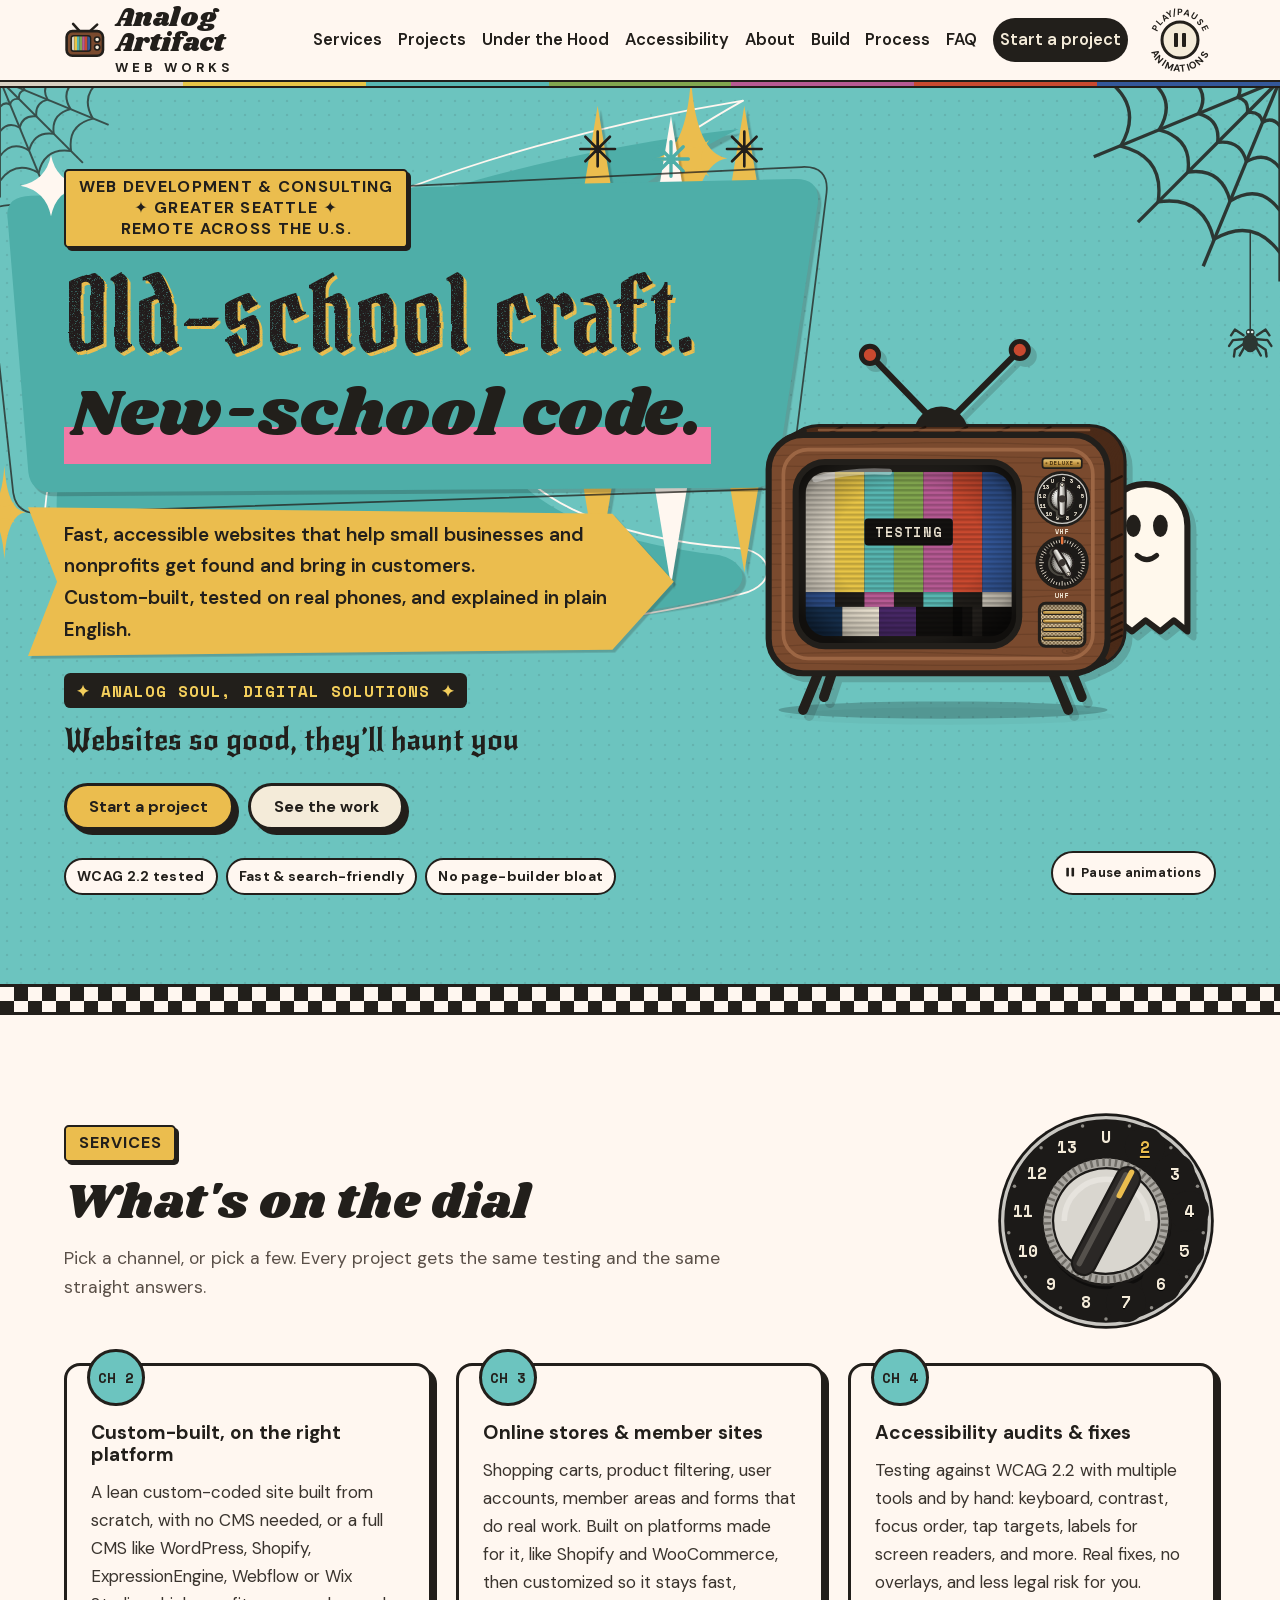
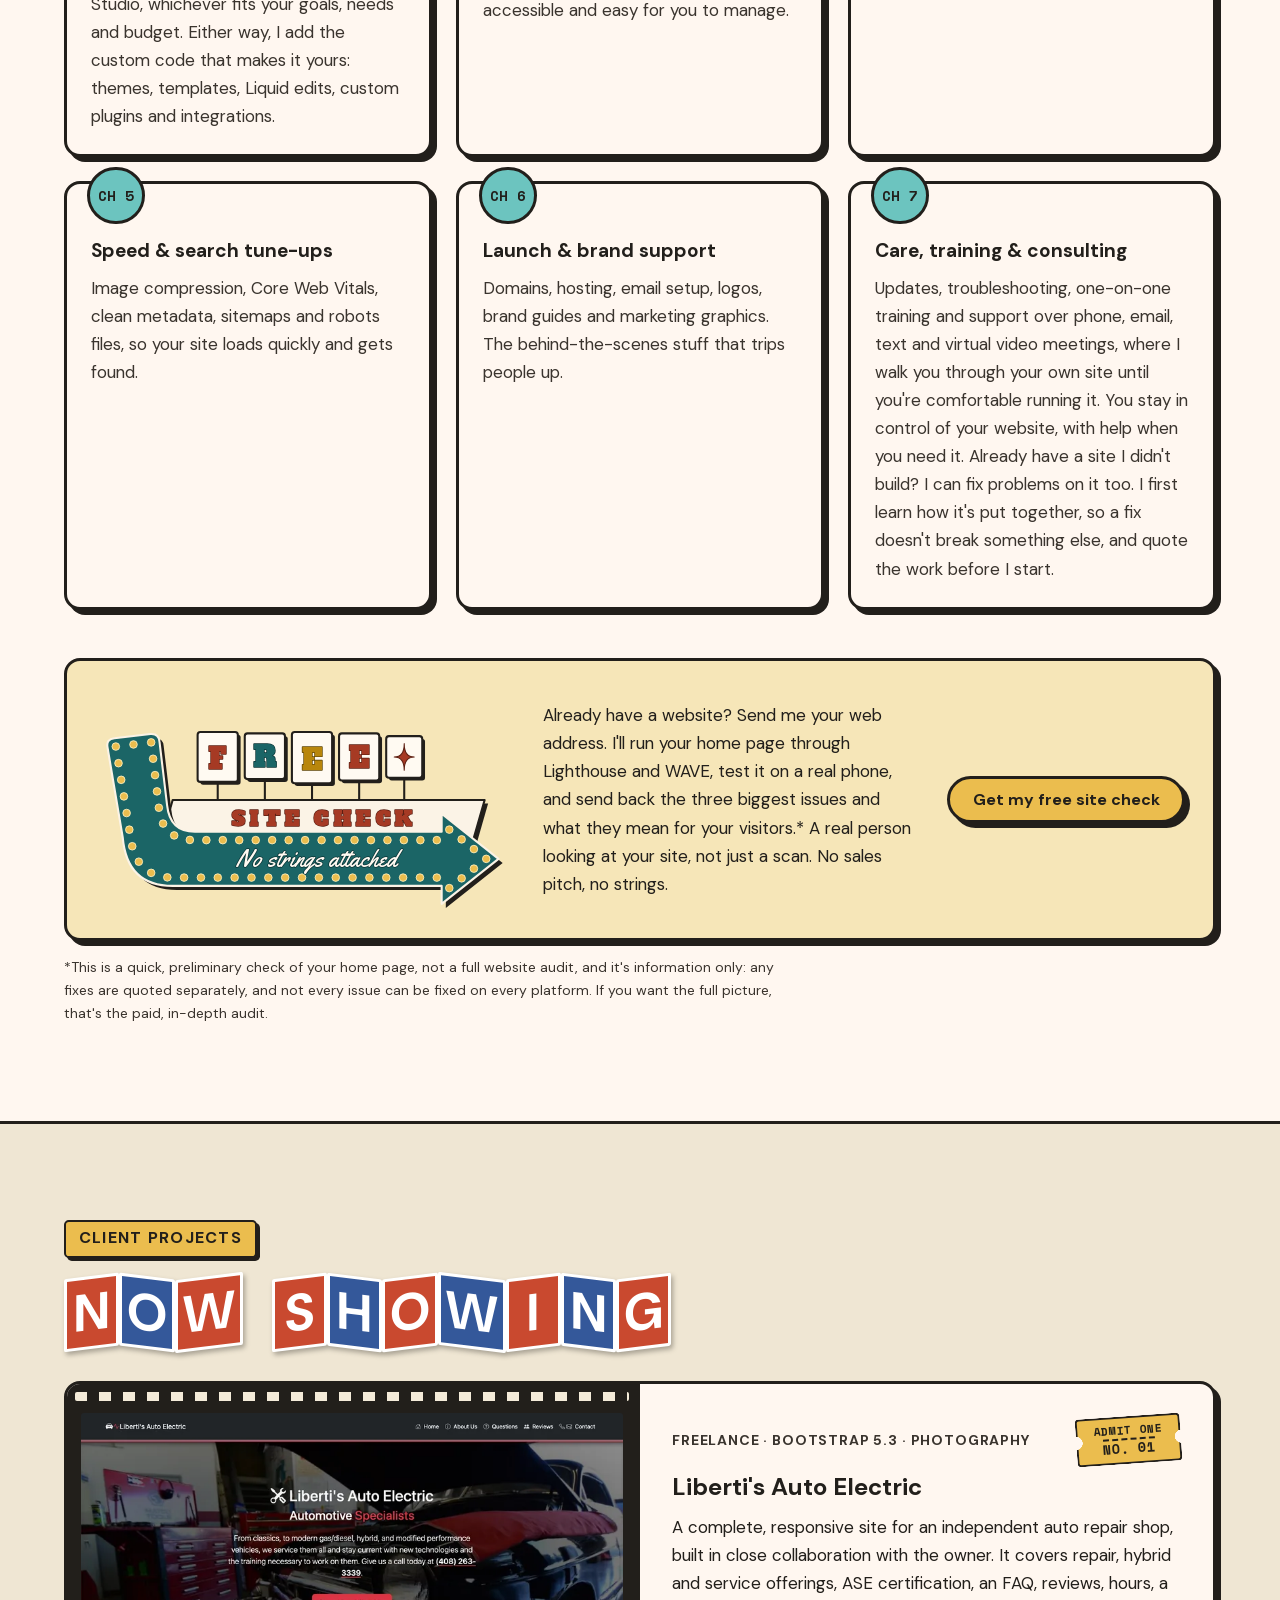
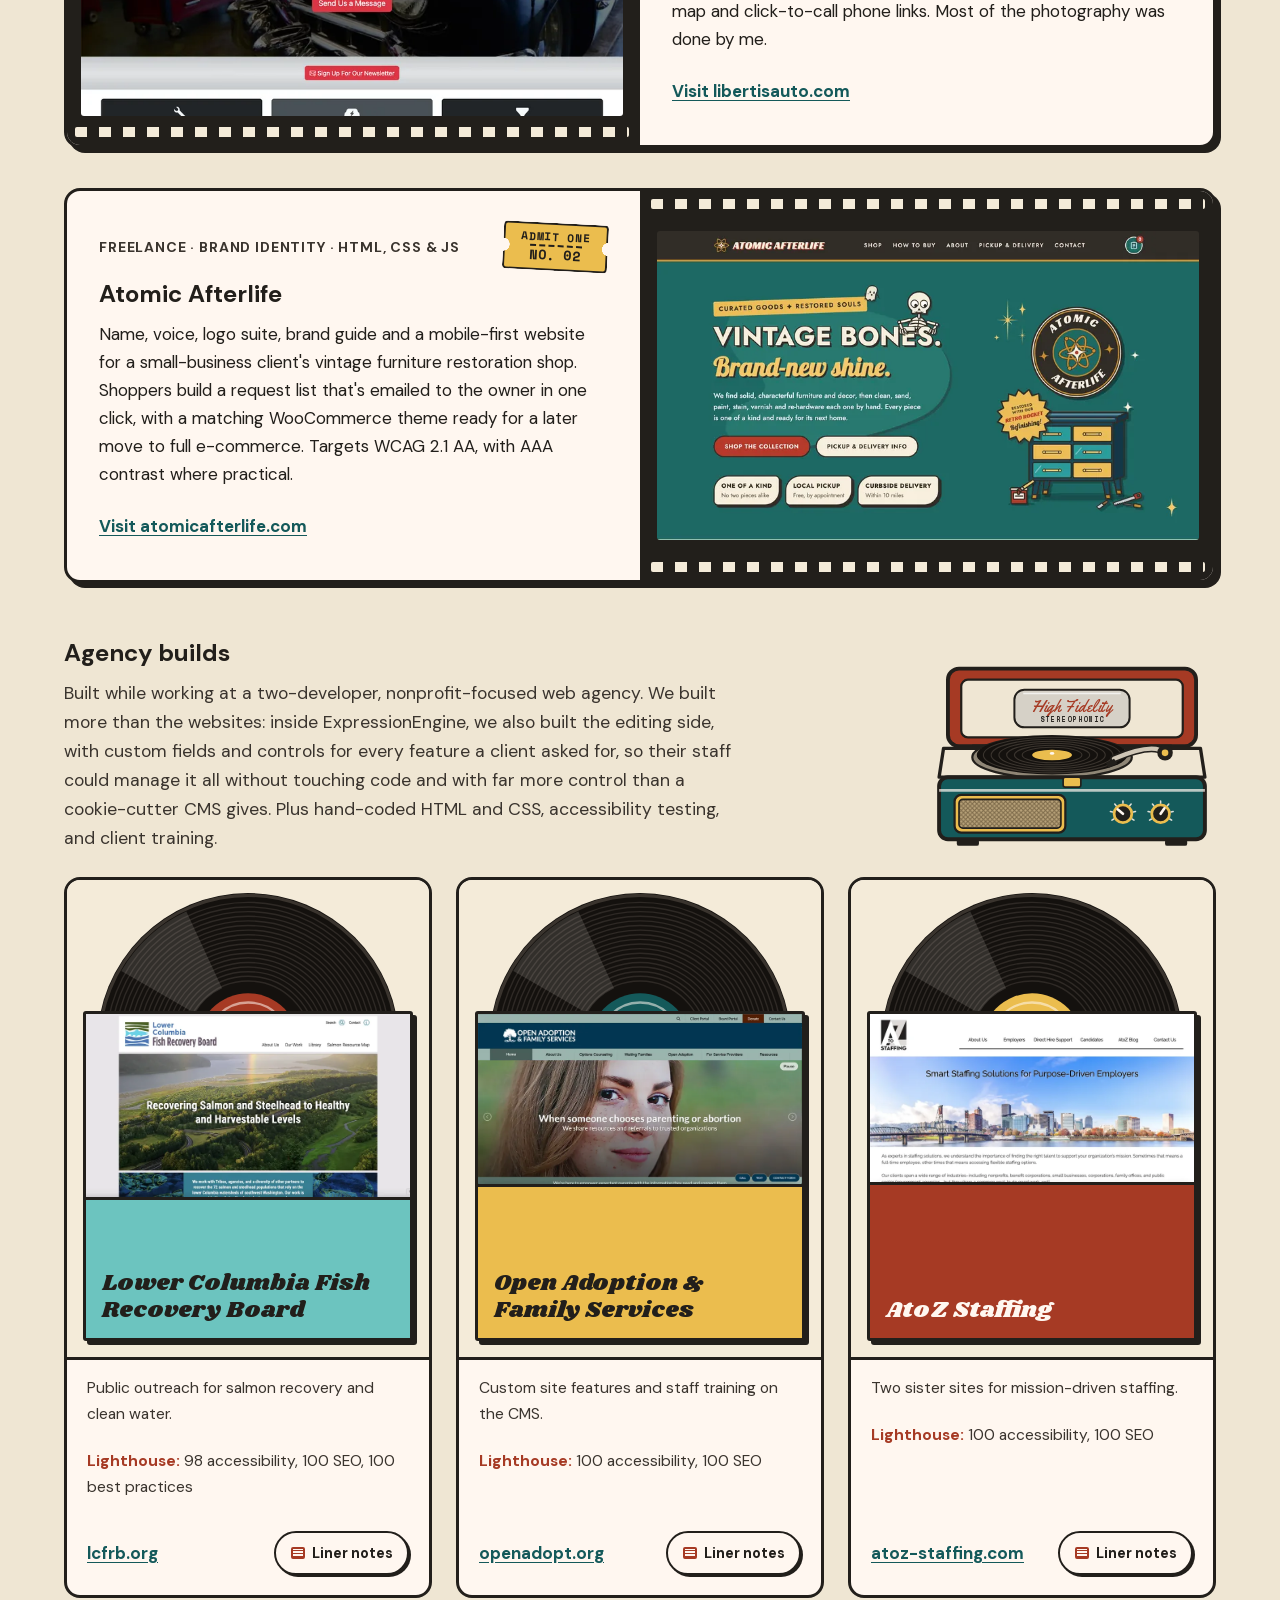
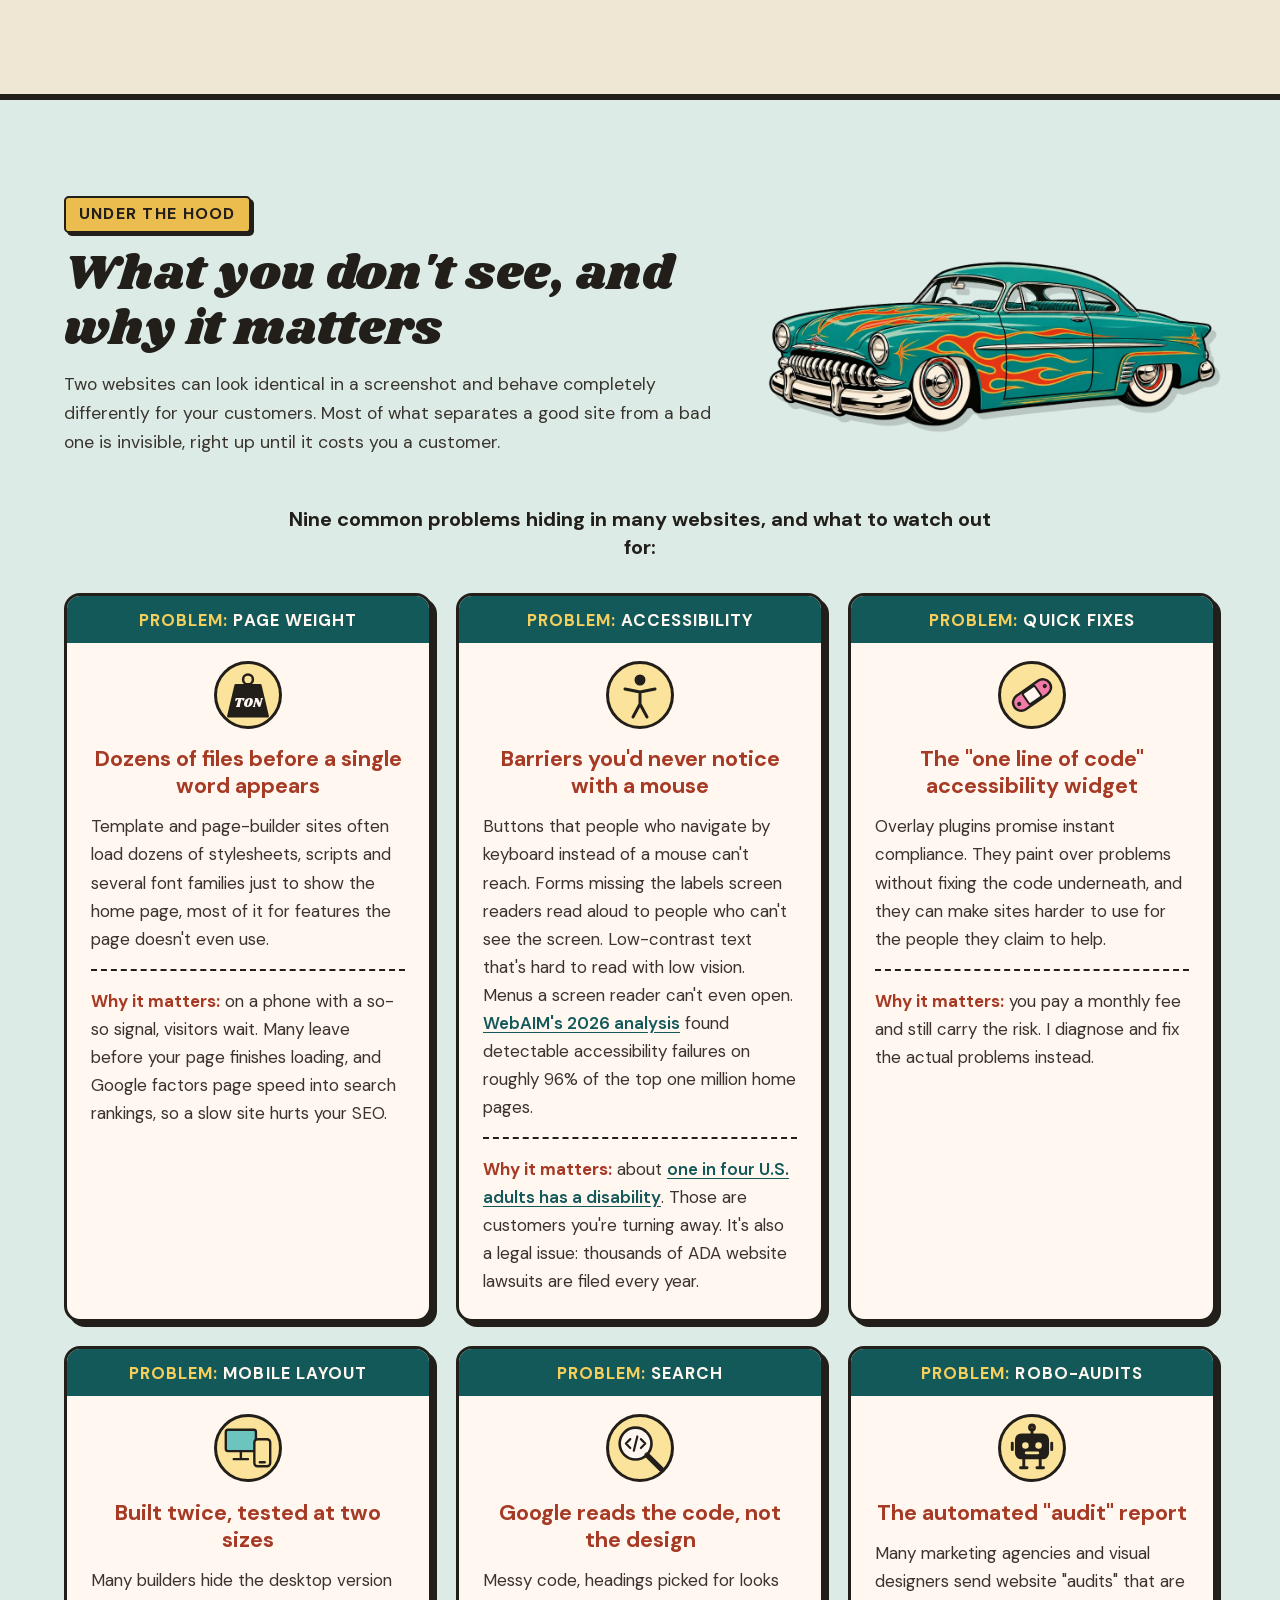
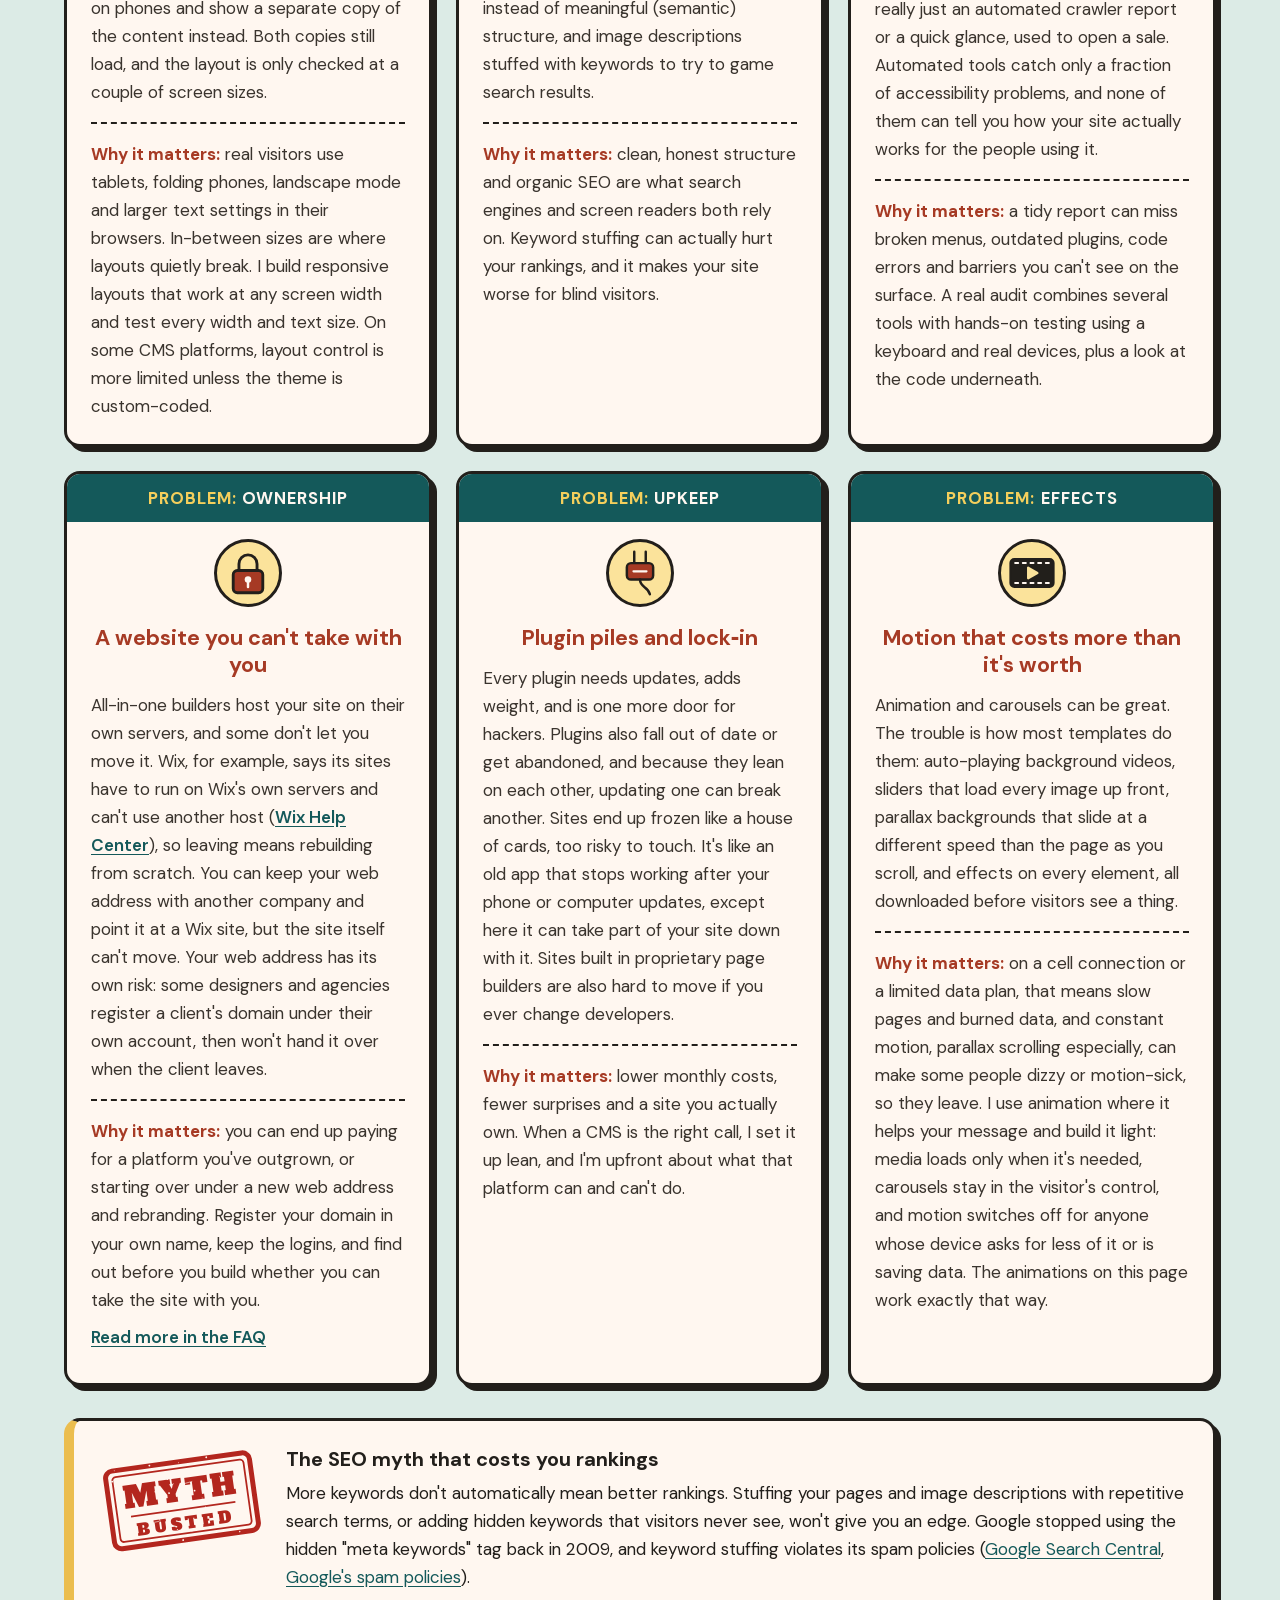
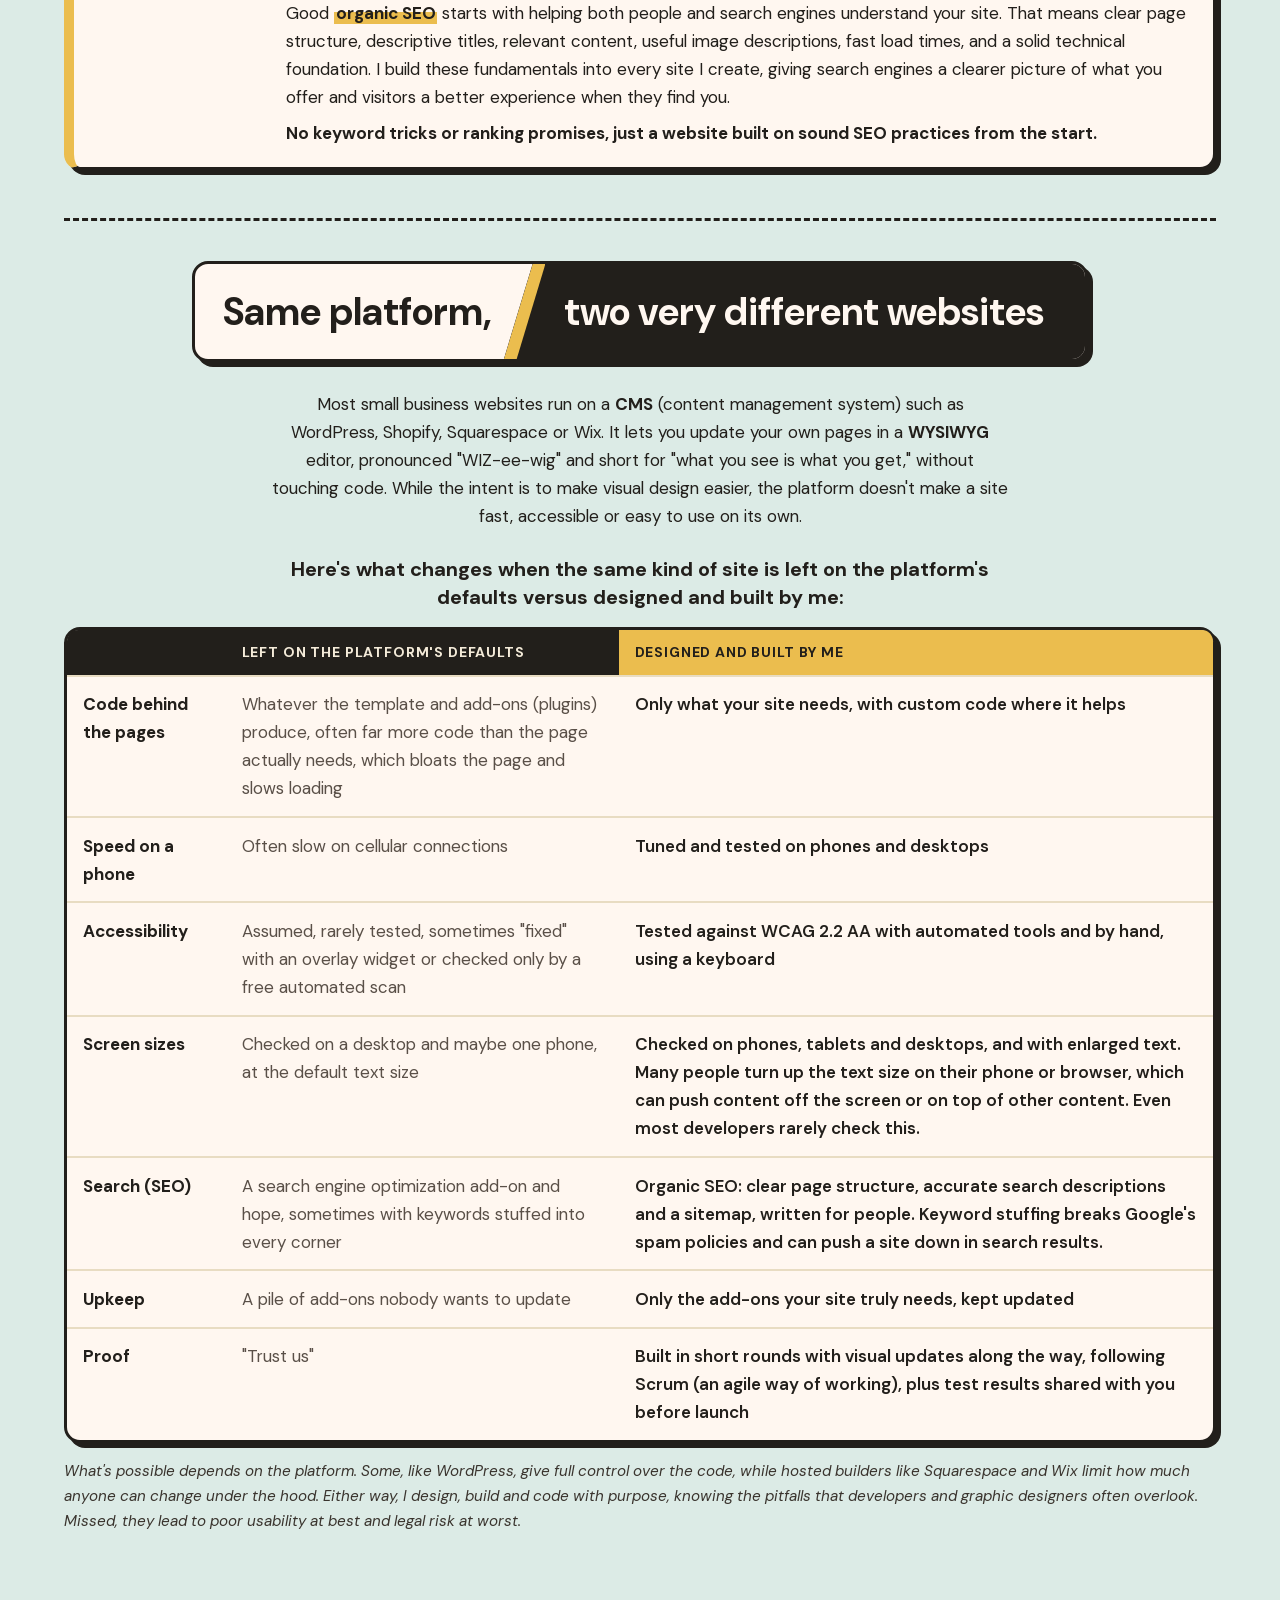
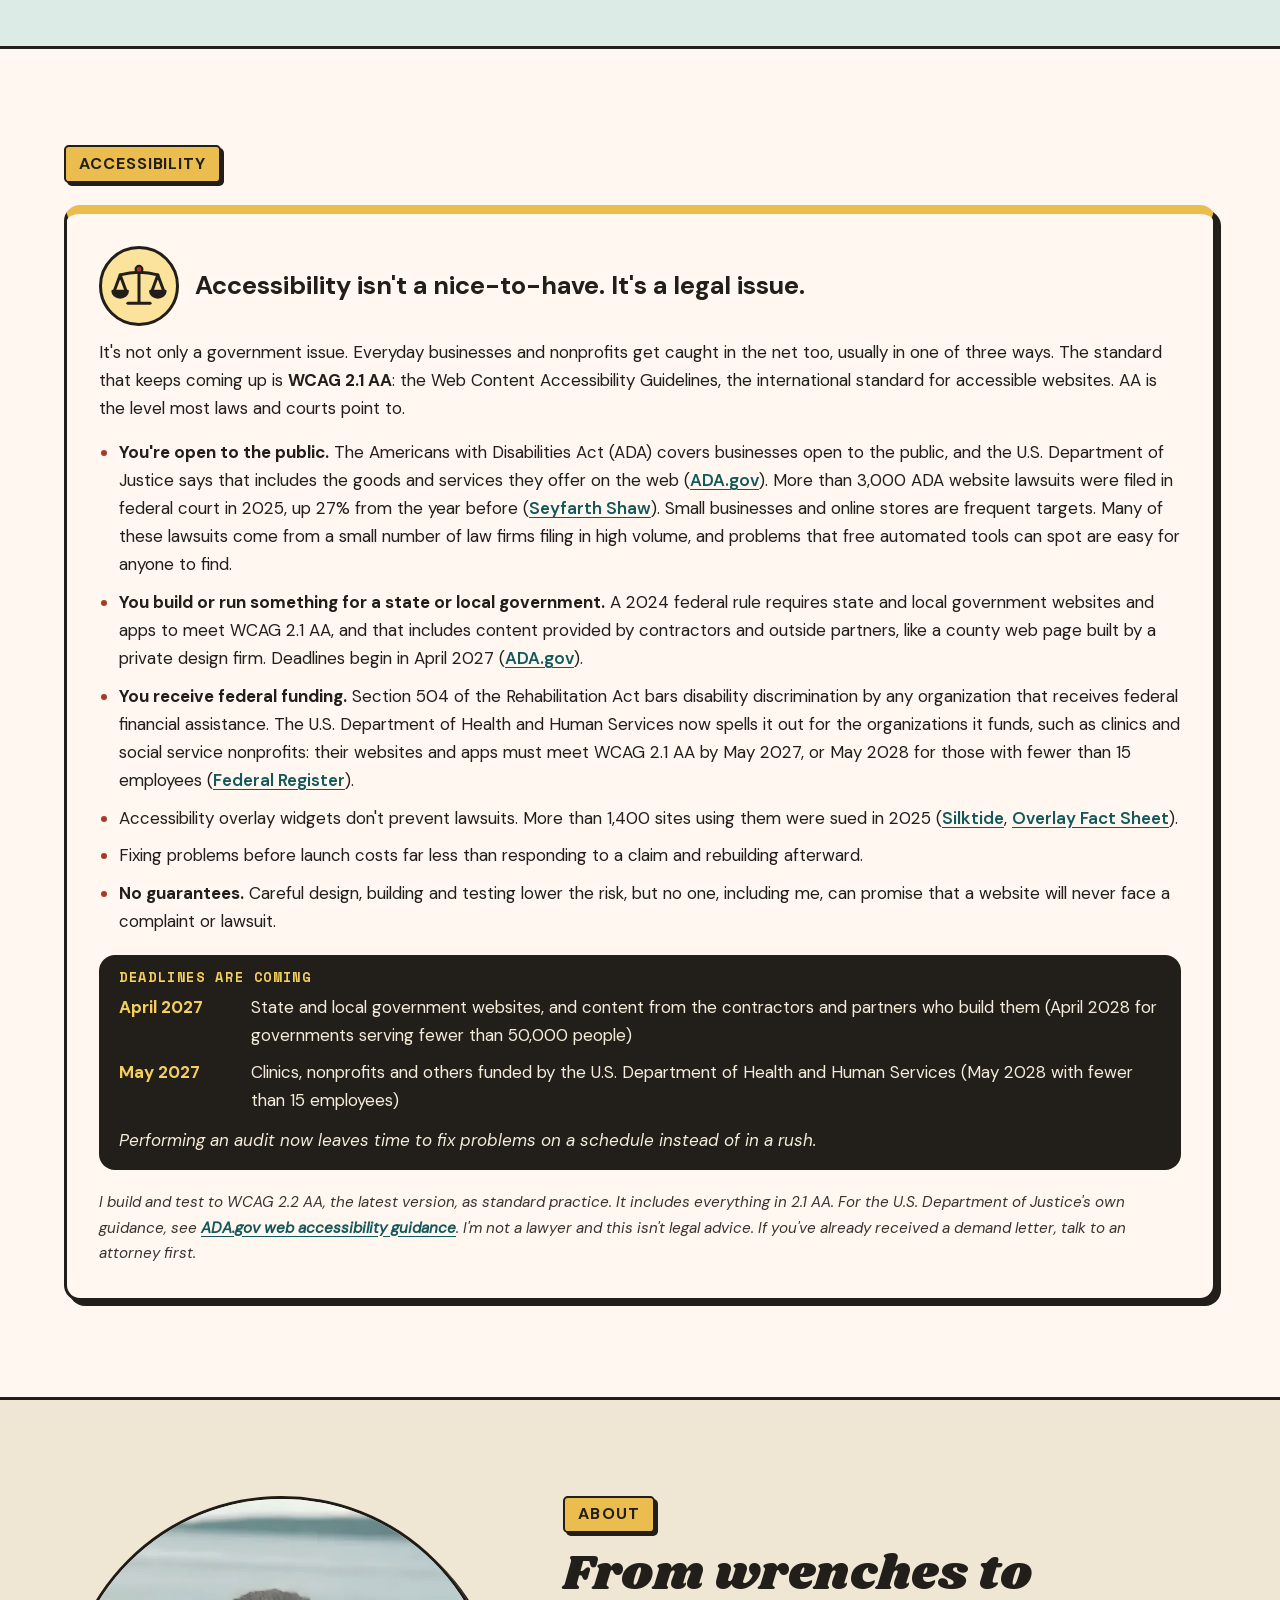
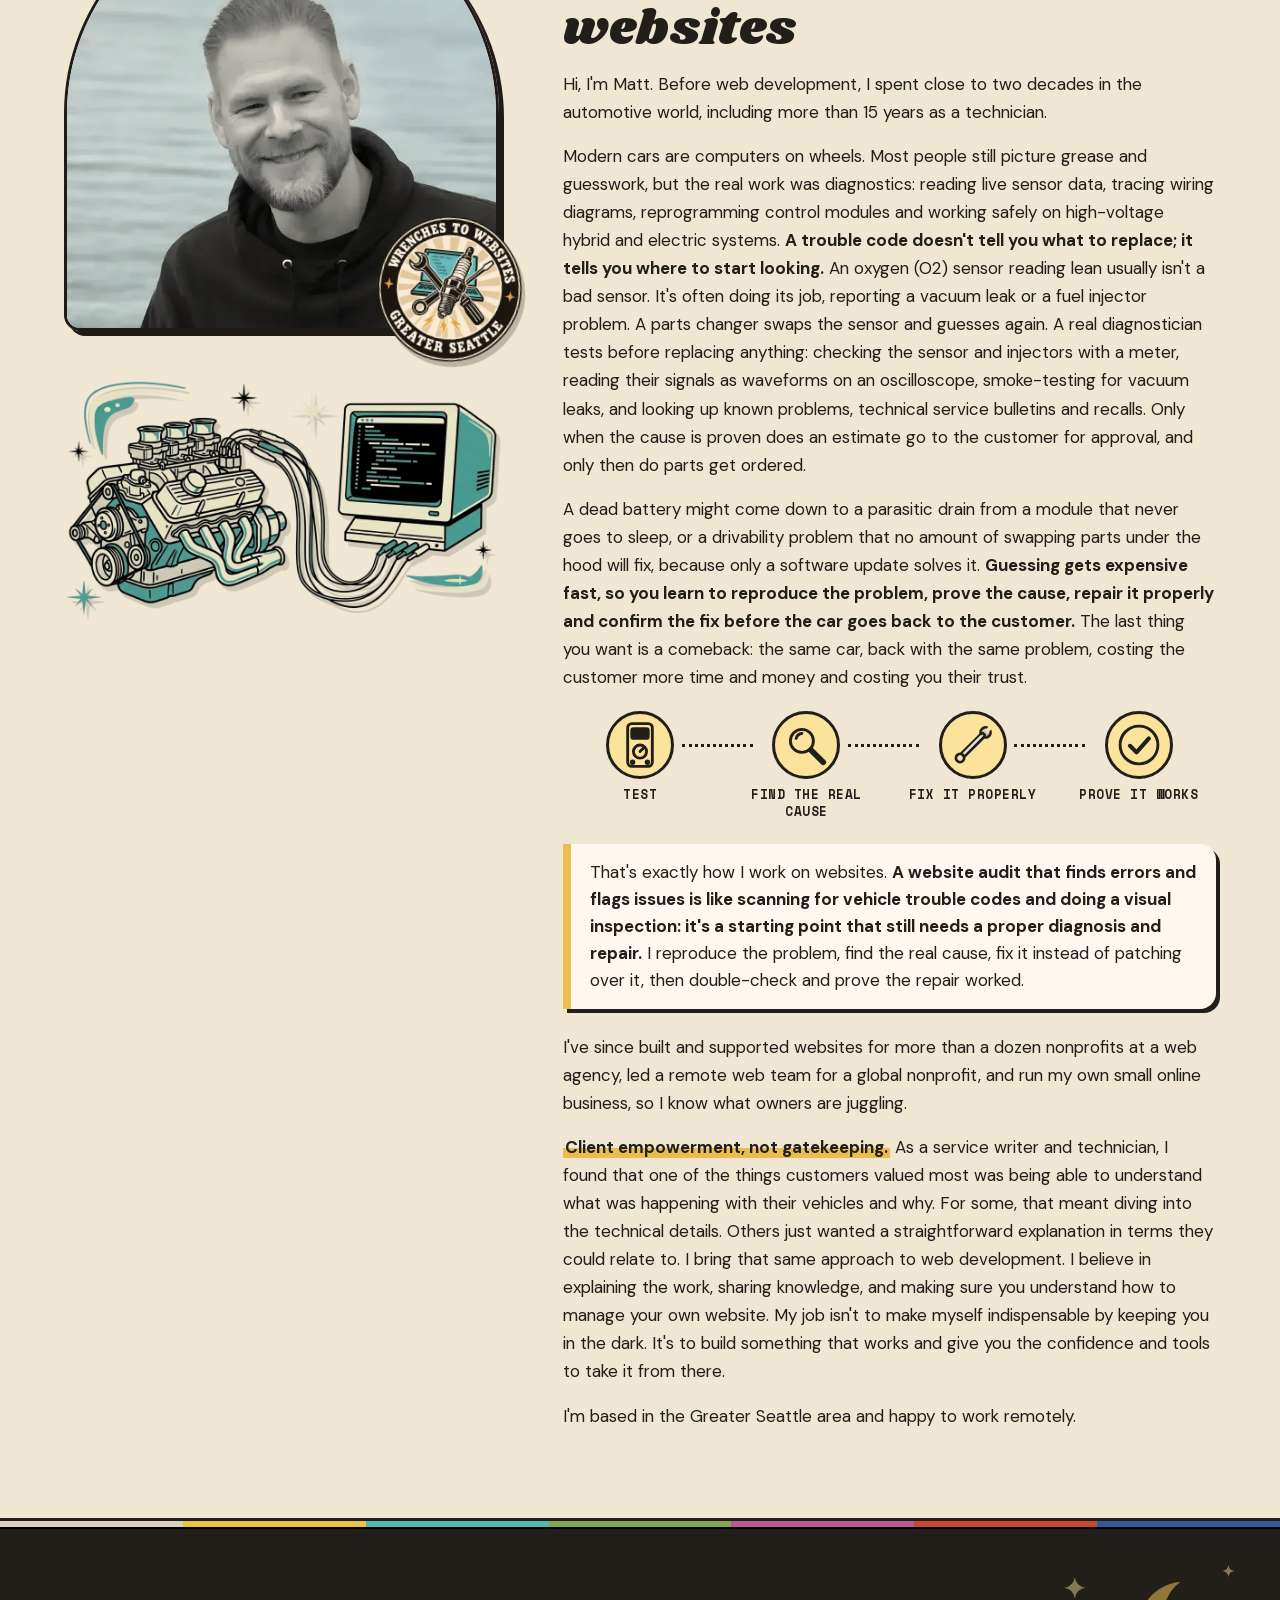
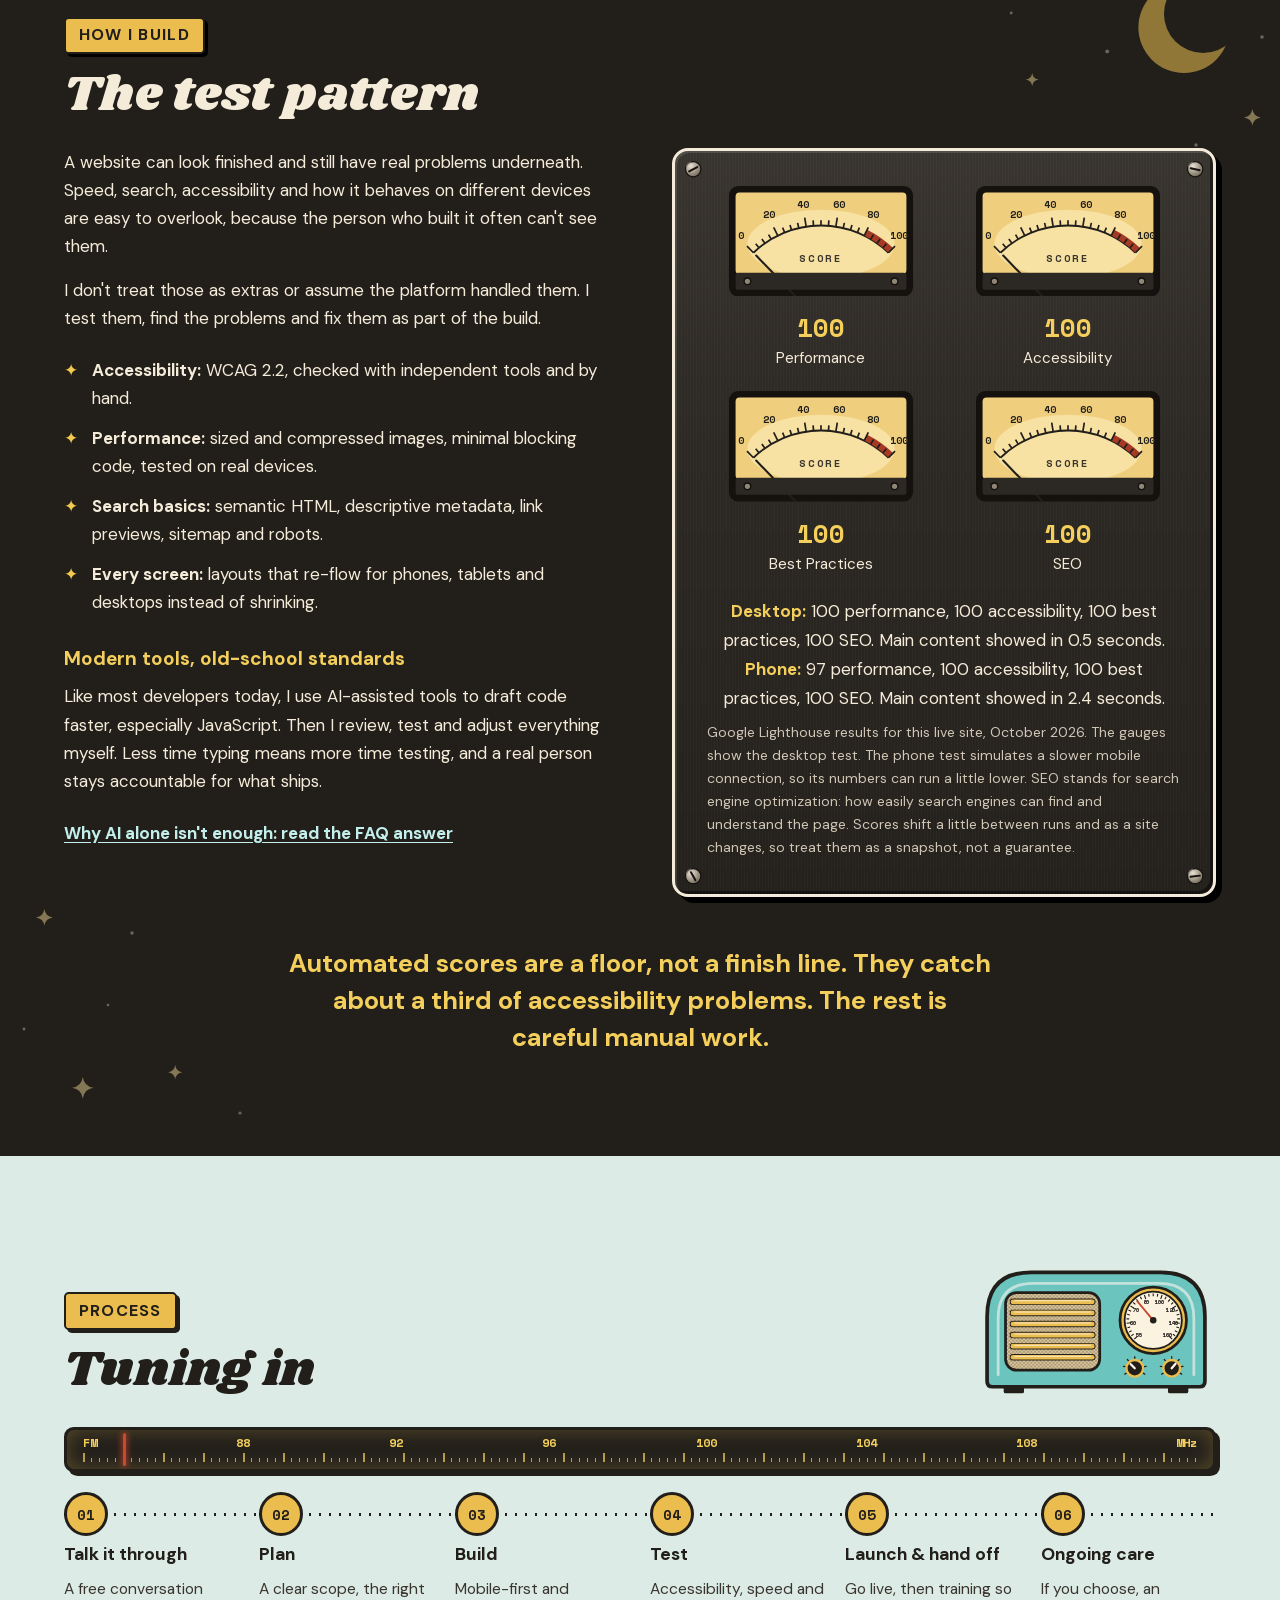
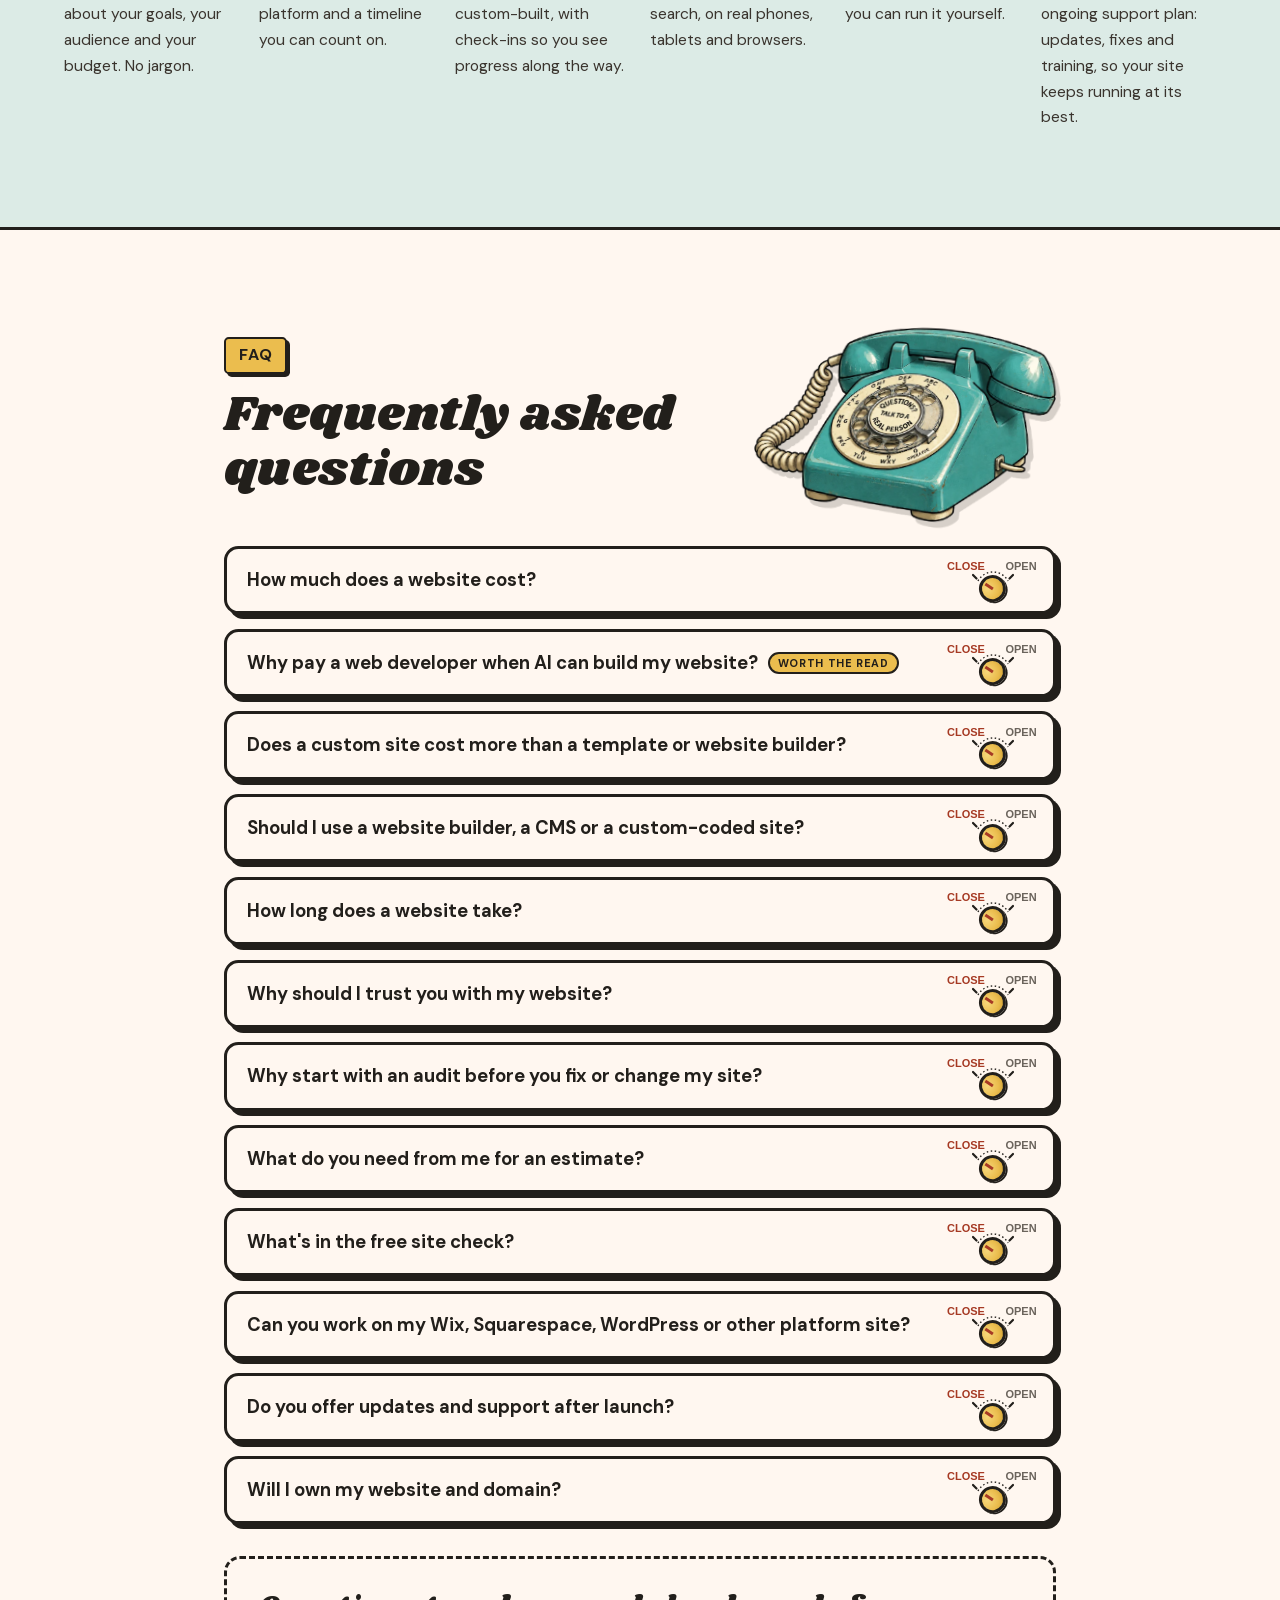
==== commit 9f889f5a: "Snowmobile bubble rises with the rider; CAPTCHA centered on phones; slightly bigger drag strip and t" ====
--- a/index.html
+++ b/index.html
@@ -25,7 +25,7 @@
   <link rel="preload" href="fonts/pirata-one-normal-400.woff2" as="font" type="font/woff2" crossorigin>
   <link rel="preload" href="fonts/new-rocker-normal-400.woff2" as="font" type="font/woff2" crossorigin>
   <link rel="preload" href="fonts/space-mono-normal-700.woff2" as="font" type="font/woff2" crossorigin>
-  <link rel="stylesheet" href="styles.css?v=295">
+  <link rel="stylesheet" href="styles.css?v=297">
 <script>try{var d=document.documentElement,rm=matchMedia("(prefers-reduced-motion: reduce)").matches,pz=localStorage.getItem("motion")==="paused";if(pz)d.classList.add("motion-paused");if(!rm&&!pz)d.classList.add("room-intro")}catch(e){}</script>
 </head>
 <body>
@@ -1126,6 +1126,6 @@
     </div>
   </section>
 
-  <script src="script.js?v=82" defer></script>
+  <script src="script.js?v=83" defer></script>
 </body>
 </html>
--- a/styles.css
+++ b/styles.css
@@ -2448,8 +2448,8 @@
 .night-sky--contact { bottom: calc(clamp(6.25rem, 15vw - 1.65rem, 10.75rem) + 6px); }   /* rises with the typewriter as the screen widens, always just below it */
 @media (max-width: 52em) { .night-sky--contact { display: block; width: min(18rem, 55%); bottom: calc(1.75rem + 6px); opacity: .8; } }
 /* Contact: a 1950s portable typewriter under the email line */
-.typewriter50 { display: block; width: min(17.6rem, 77%); height: auto; margin-top: 1.5rem; position: relative; z-index: 1; }
-@media (max-width: 52em) { .typewriter50 { width: min(15rem, 72%); margin-top: 1.25rem; } }   /* about the same size as the FAQ phone */
+.typewriter50 { display: block; width: min(19rem, 82%); height: auto; margin-top: 1.5rem; position: relative; z-index: 1; }
+@media (max-width: 52em) { .typewriter50 { width: min(16.2rem, 77%); margin-top: 1.25rem; } }   /* a little bigger than the FAQ phone (was 15rem until 10/27) */
 @media (min-width: 52.01em) {
   .contact-grid { align-items: stretch; }
   .contact-copy { display: flex; flex-direction: column; }
@@ -2459,6 +2459,7 @@
 @media (max-width: 52em) {
   .typewriter50 { display: block; margin-inline: auto; }
   .contact-form [type="submit"] { display: flex; width: fit-content; margin-inline: auto; }
+  .captcha { display: flex; justify-content: center; }   /* the "I'm not a robot" box lines up with the centered Send it button */
 }
 
 /* ==========================================================================
@@ -3815,29 +3816,29 @@
   22.50% { transform: translate(-145.0px, 0.0px); }
   22.75% { transform: translate(-132.0px, 0.0px); }
   23.00% { transform: translate(-119.0px, 0.0px); }
-  23.25% { transform: translate(-106.0px, 0.0px); }
-  23.50% { transform: translate(-93.0px, 0.0px); }
-  23.75% { transform: translate(-81.0px, 0.0px); }
-  24.00% { transform: translate(-68.0px, 0.0px); }
-  24.25% { transform: translate(-55.0px, 0.0px); }
-  24.50% { transform: translate(-43.0px, 0.0px); }
-  24.75% { transform: translate(-30.0px, 0.0px); }
-  25.00% { transform: translate(-18.0px, 0.0px); }
-  25.25% { transform: translate(-6.0px, 0.0px); }
-  25.50% { transform: translate(6.0px, 0.0px); }
-  25.75% { transform: translate(18.0px, 0.0px); }
-  26.00% { transform: translate(30.0px, 0.0px); }
-  26.25% { transform: translate(41.0px, 0.0px); }
-  26.50% { transform: translate(50.0px, 0.0px); }
-  26.75% { transform: translate(50.0px, 0.0px); }
-  27.00% { transform: translate(50.0px, 0.0px); }
-  27.25% { transform: translate(50.0px, 0.0px); }
-  27.50% { transform: translate(50.0px, 0.0px); }
-  27.75% { transform: translate(50.0px, 0.0px); }
-  28.00% { transform: translate(50.0px, 0.0px); }
-  28.25% { transform: translate(50.0px, 0.0px); }
-  28.50% { transform: translate(50.0px, 0.0px); }
-  28.75% { transform: translate(50.0px, 0.0px); }
+  23.25% { transform: translate(-109.3px, -0.8px); }
+  23.50% { transform: translate(-98.5px, 0.4px); }
+  23.75% { transform: translate(-88.7px, 0.4px); }
+  24.00% { transform: translate(-78.7px, -1.7px); }
+  24.25% { transform: translate(-67.6px, -1.8px); }
+  24.50% { transform: translate(-57.7px, -3.4px); }
+  24.75% { transform: translate(-47.3px, -6.8px); }
+  25.00% { transform: translate(-36.8px, -8.2px); }
+  25.25% { transform: translate(-26.6px, -11.3px); }
+  25.50% { transform: translate(-16.7px, -15.9px); }
+  25.75% { transform: translate(-5.8px, -18.7px); }
+  26.00% { transform: translate(4.6px, -23.5px); }
+  26.25% { transform: translate(14.0px, -28.9px); }
+  26.50% { transform: translate(24.2px, -33.8px); }
+  26.75% { transform: translate(34.2px, -41.5px); }
+  27.00% { transform: translate(45.3px, -49.5px); }
+  27.25% { transform: translate(55.4px, -56.5px); }
+  27.50% { transform: translate(66.6px, -63.7px); }
+  27.75% { transform: translate(77.8px, -70.6px); }
+  28.00% { transform: translate(90.0px, -77.6px); }
+  28.25% { transform: translate(101.3px, -83.6px); }
+  28.50% { transform: translate(113.6px, -89.6px); }
+  28.75% { transform: translate(126.0px, -95.2px); }
   29.00% { transform: translate(50.0px, 0.0px); }
   29.25% { transform: translate(50.0px, 0.0px); }
   29.50% { transform: translate(50.0px, 0.0px); }
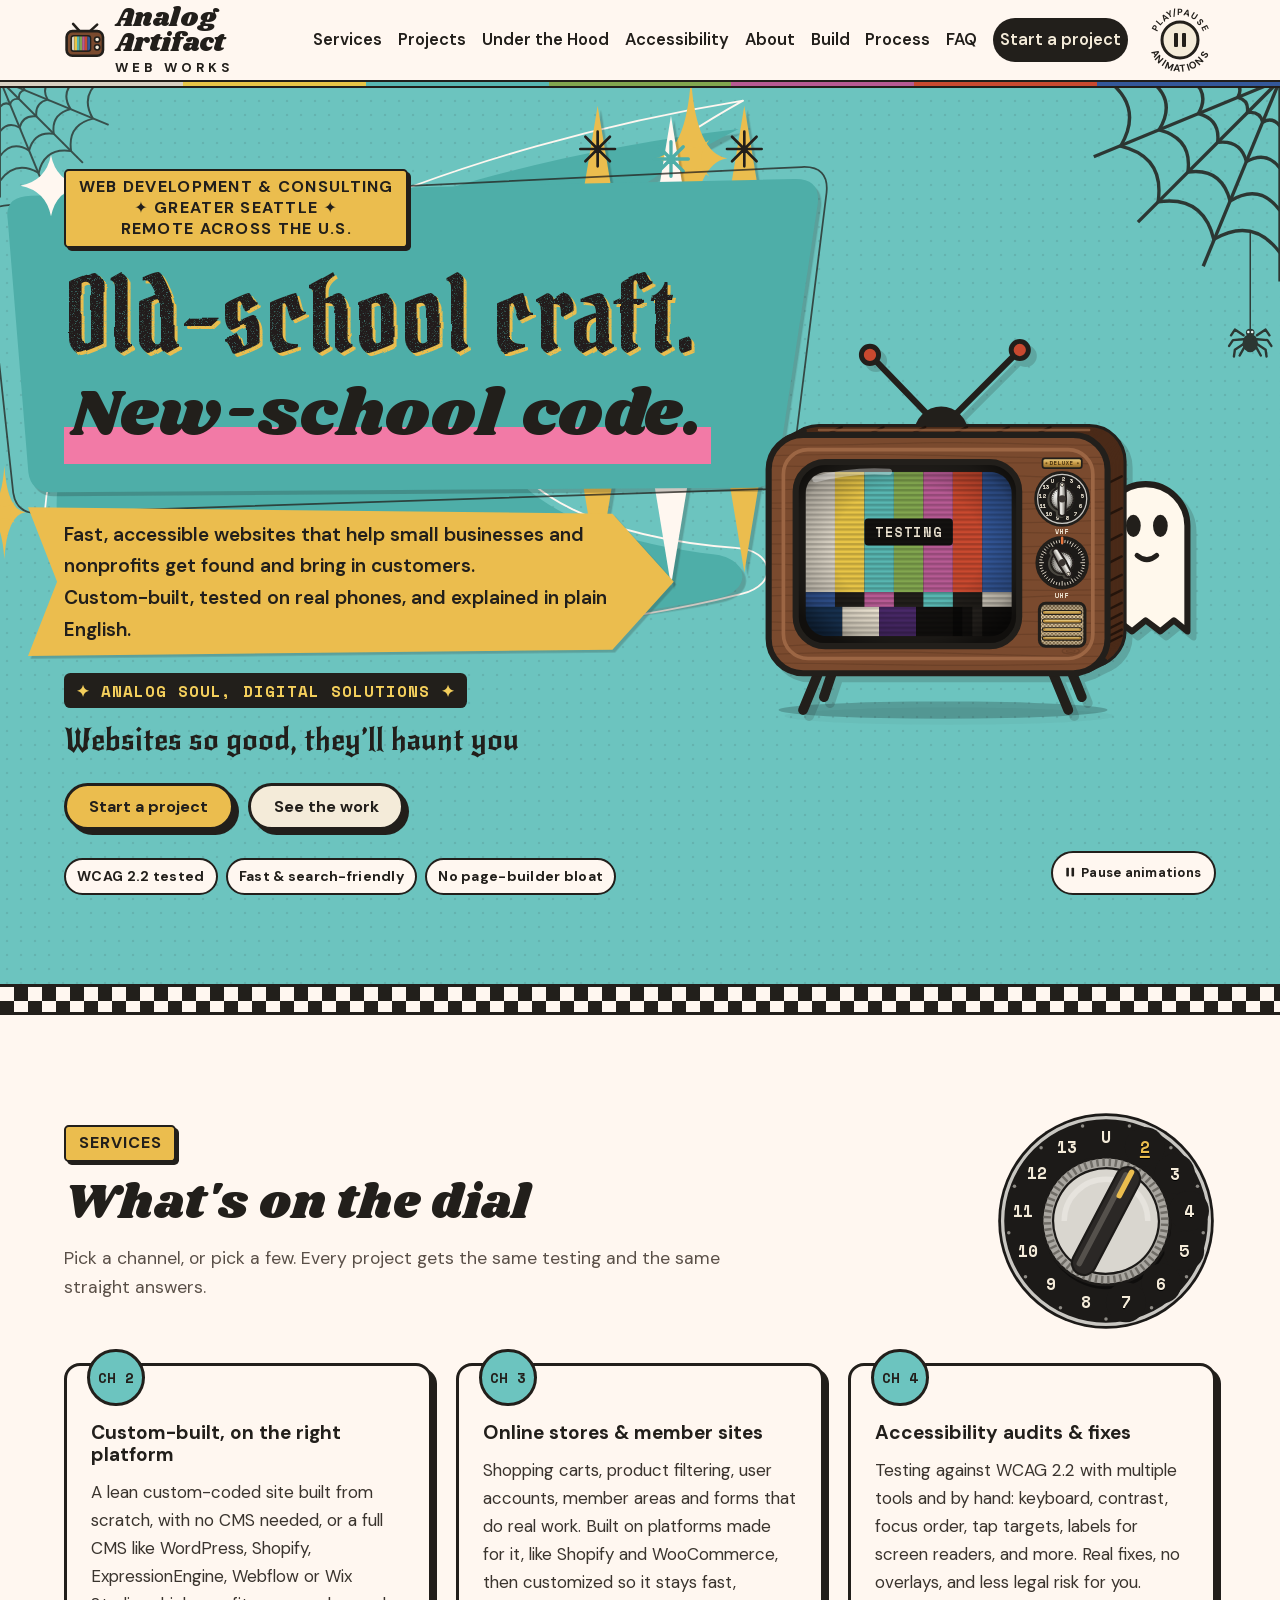
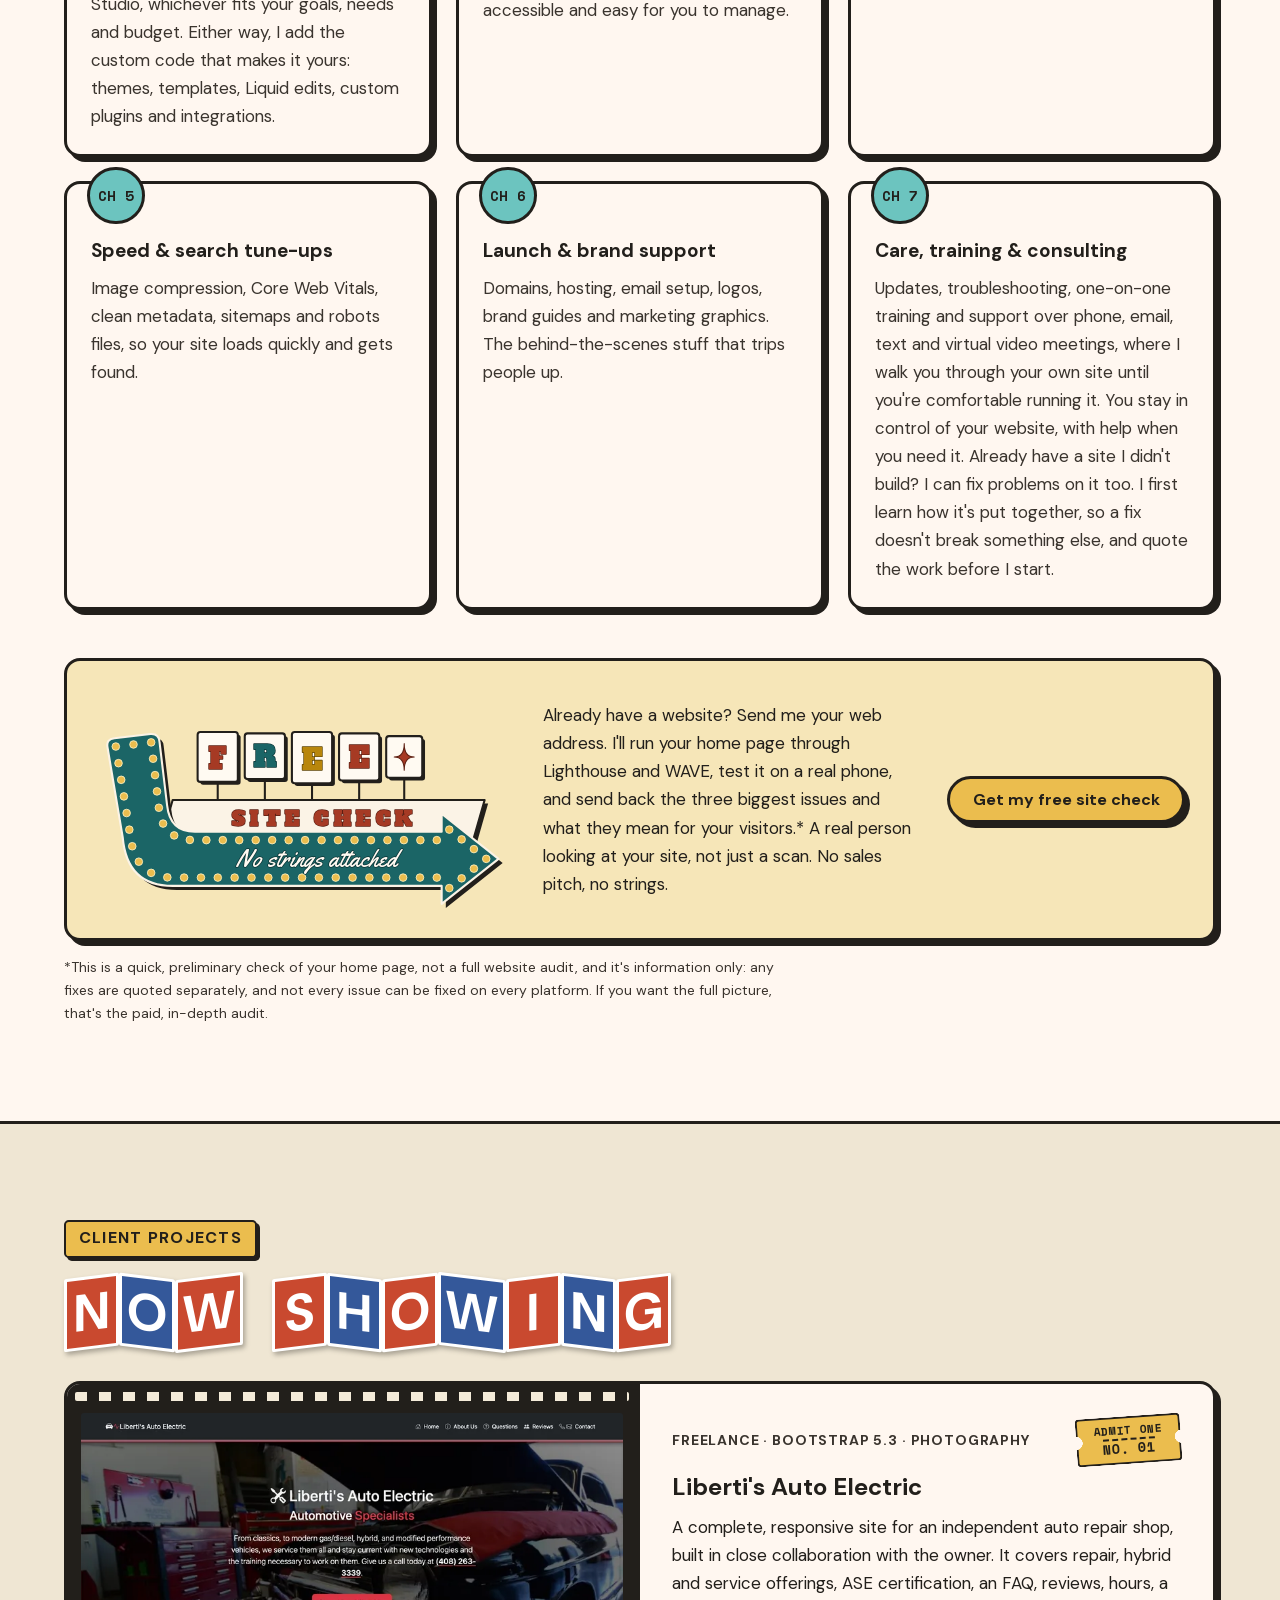
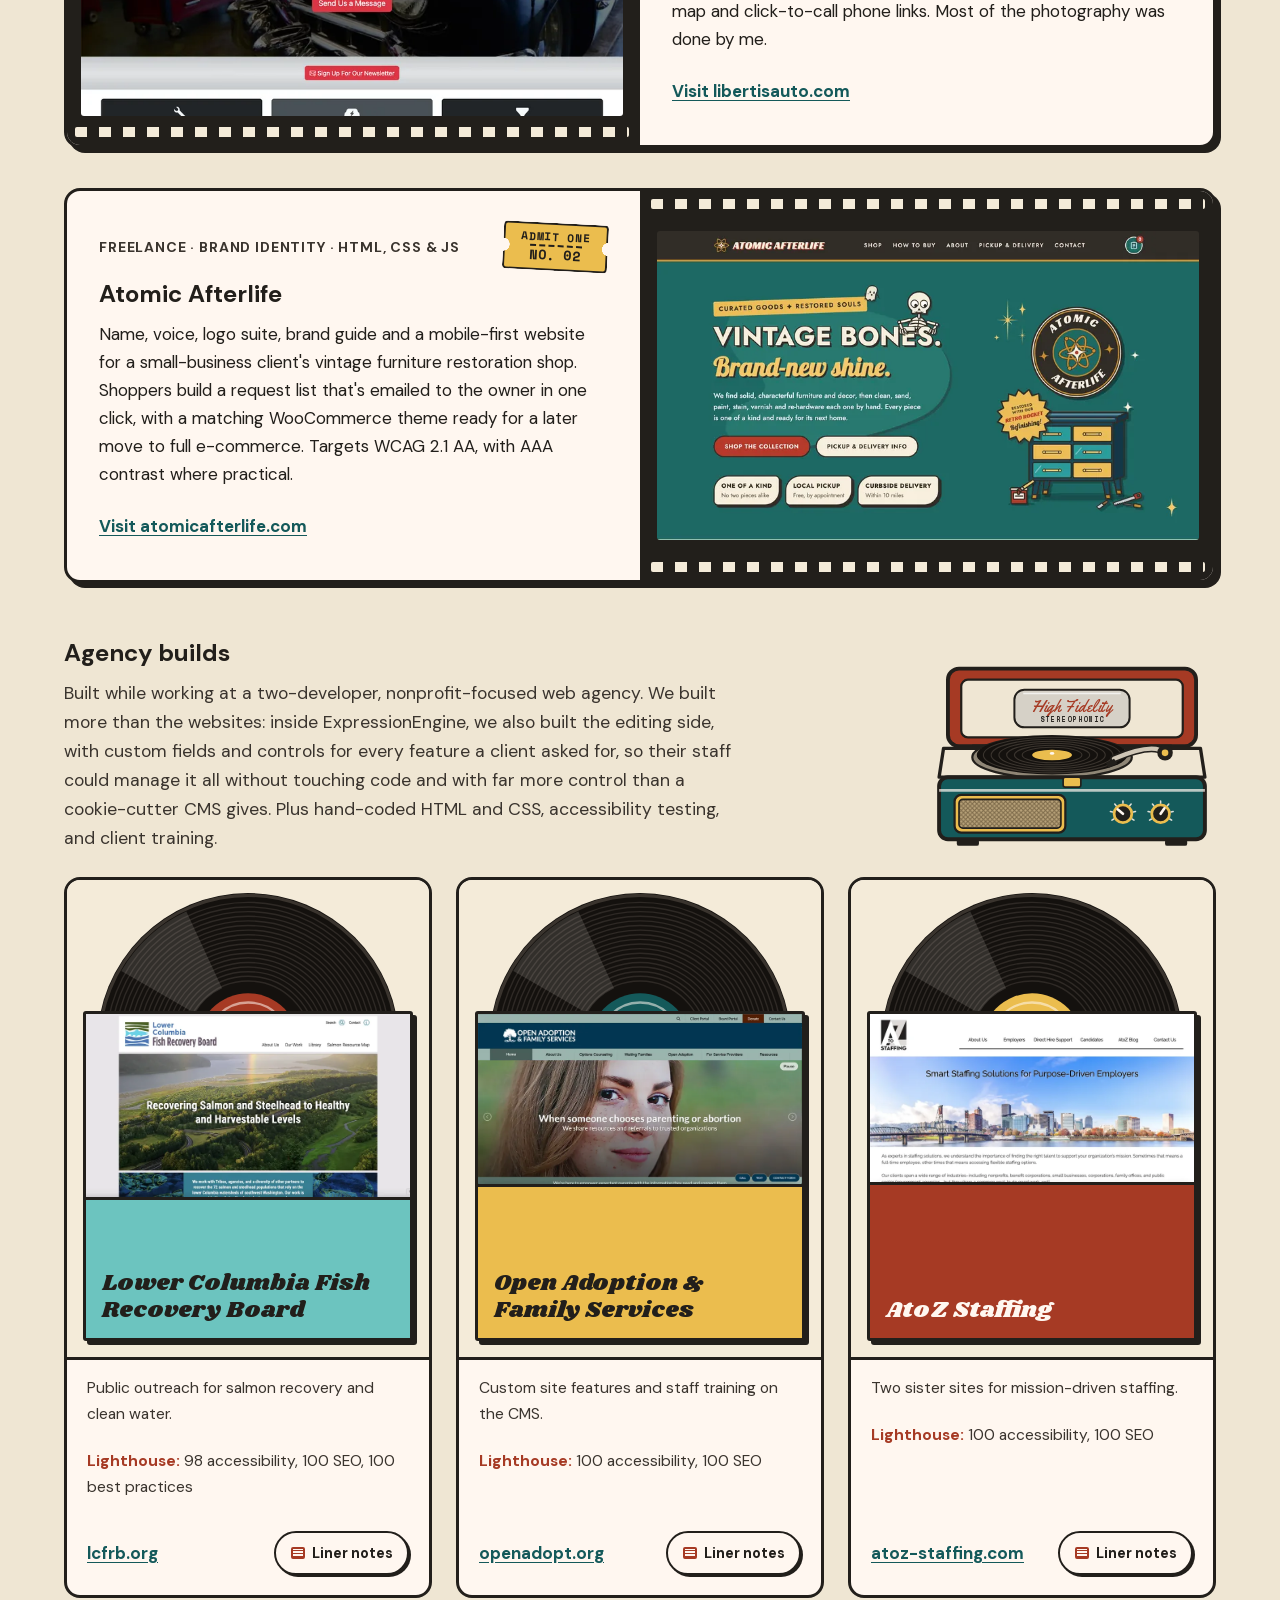
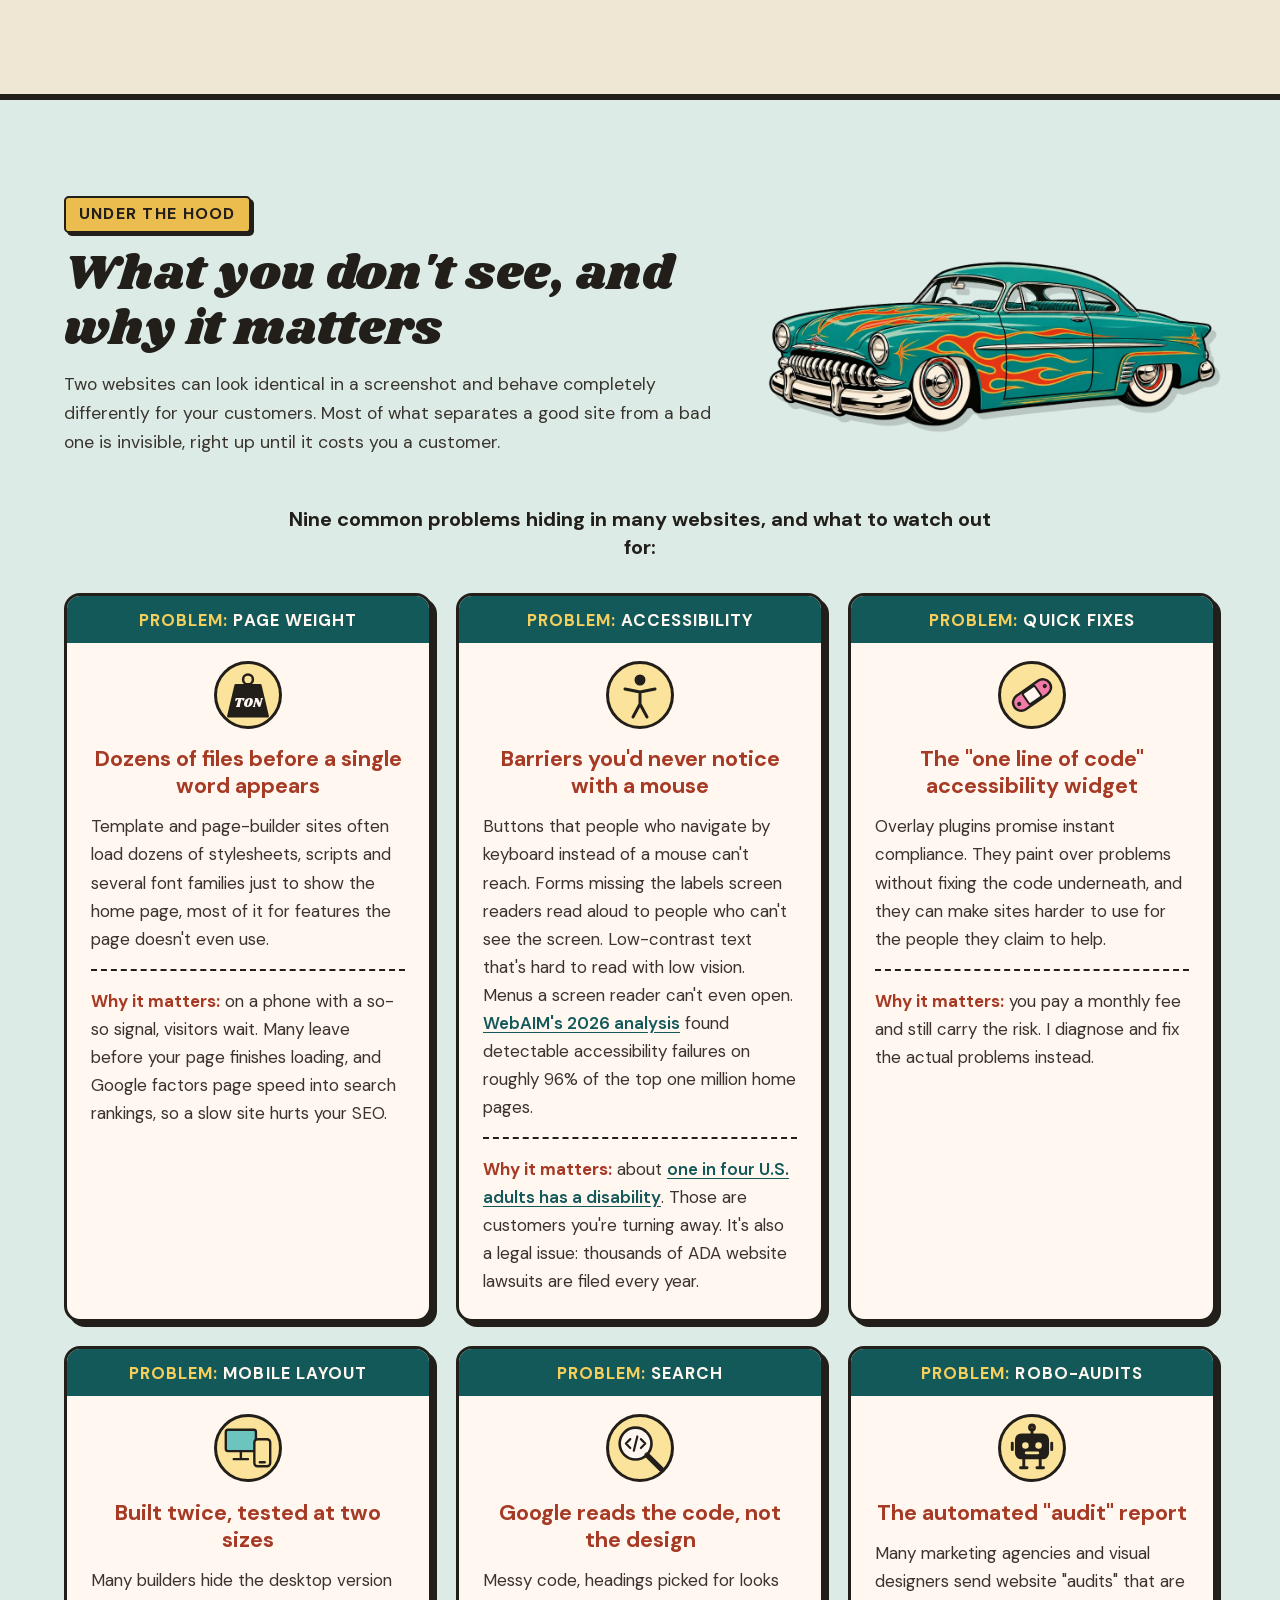
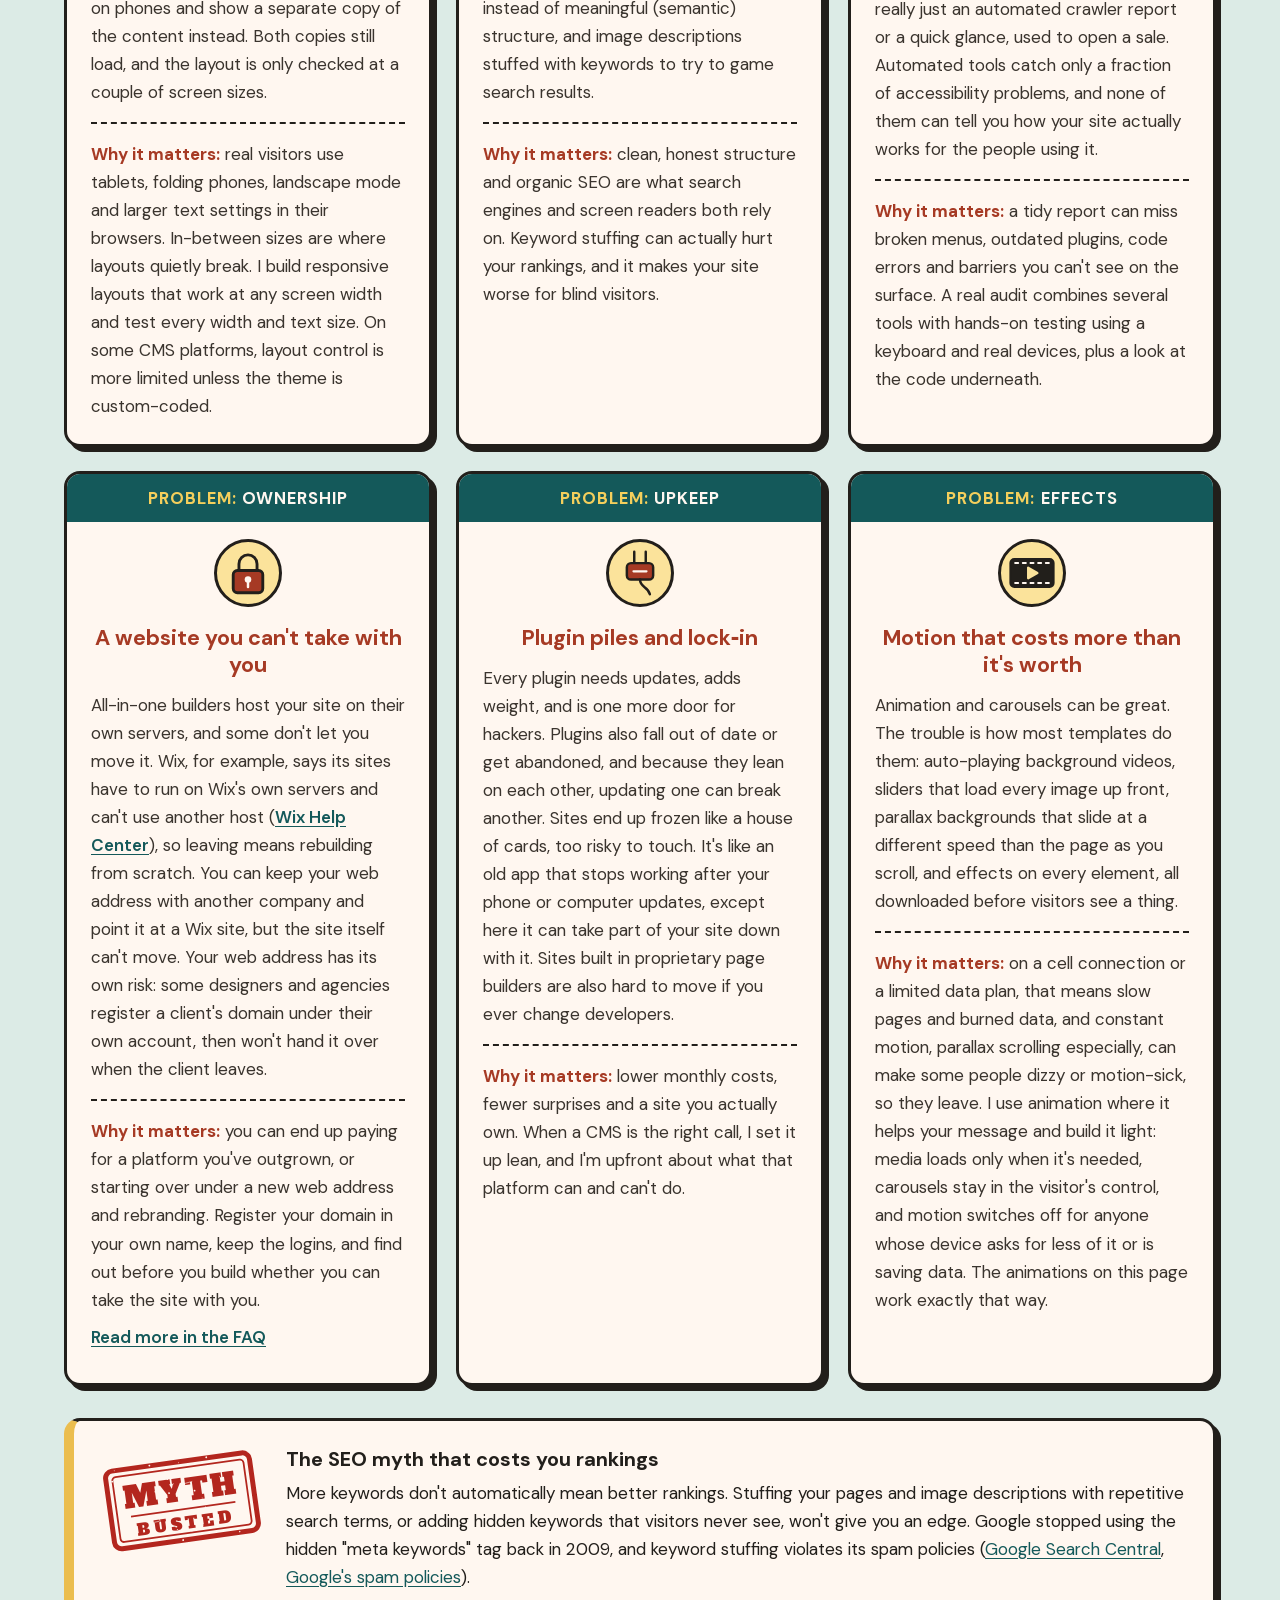
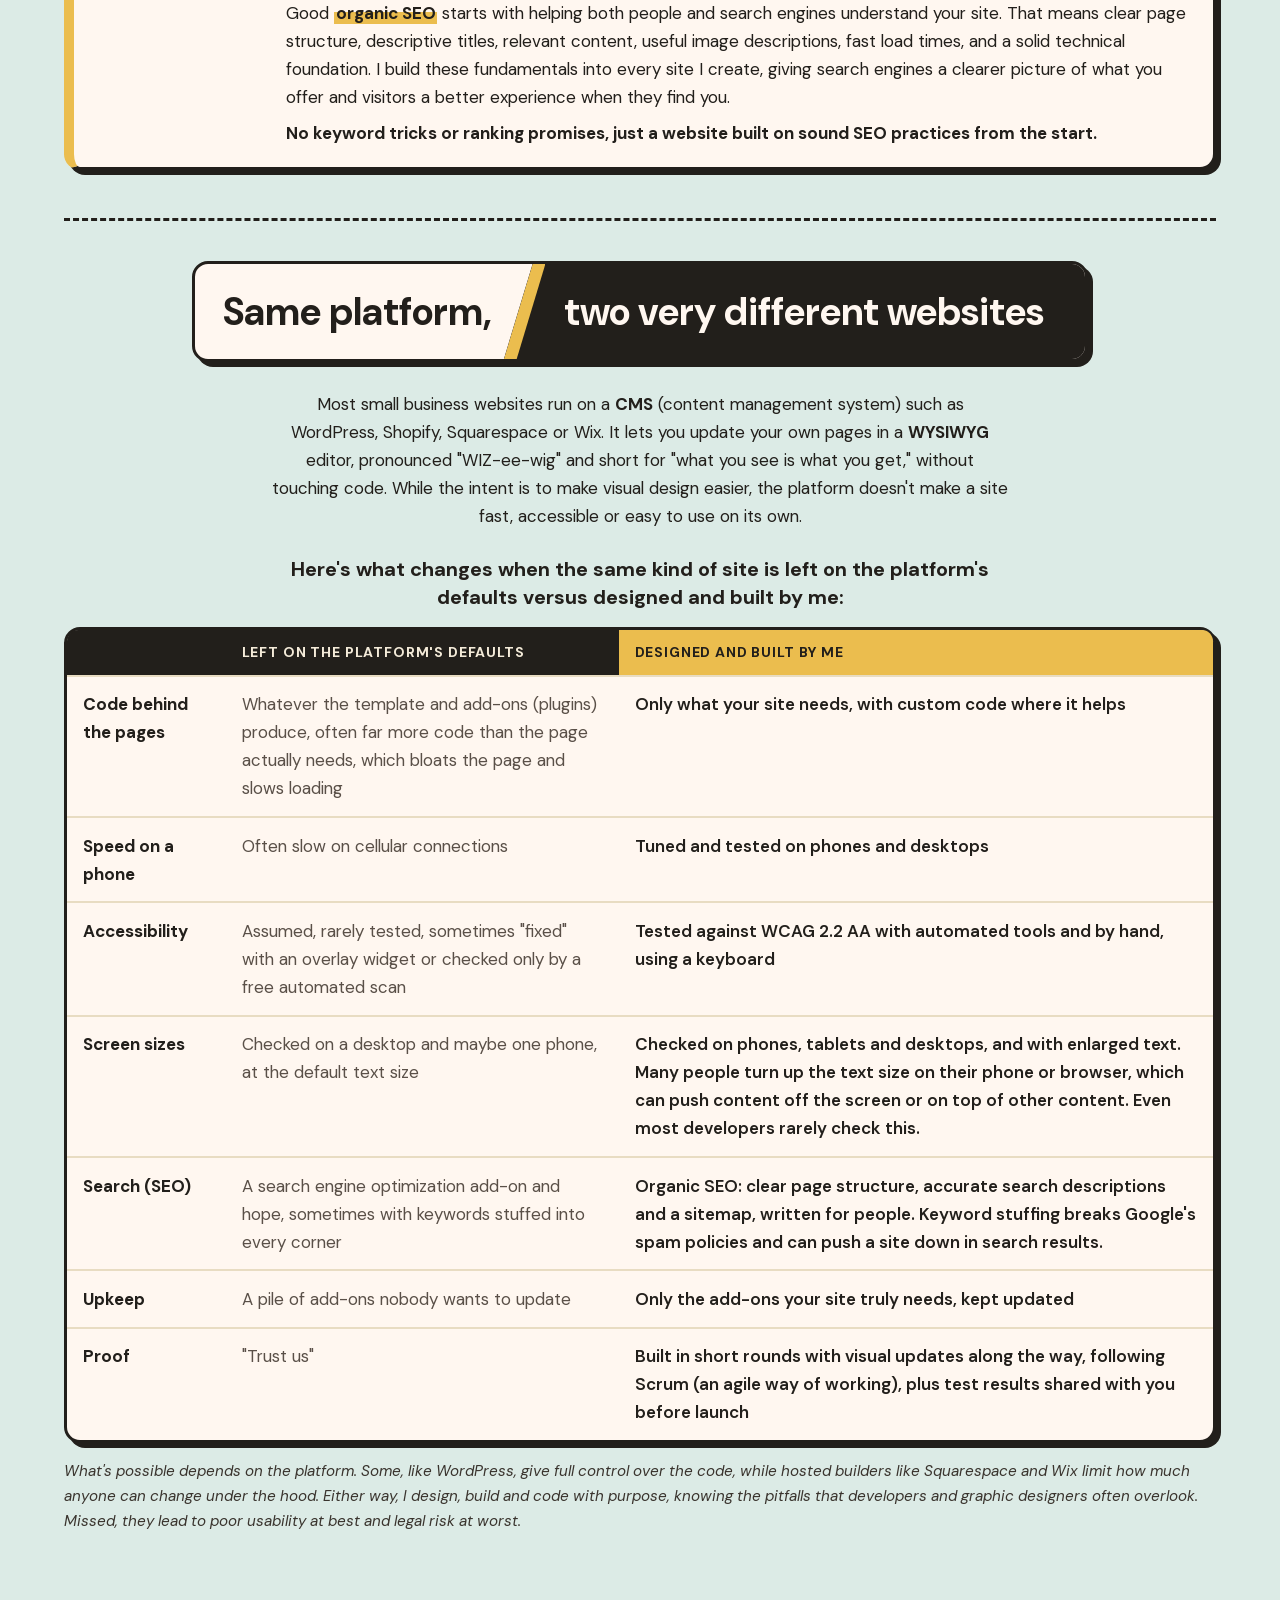
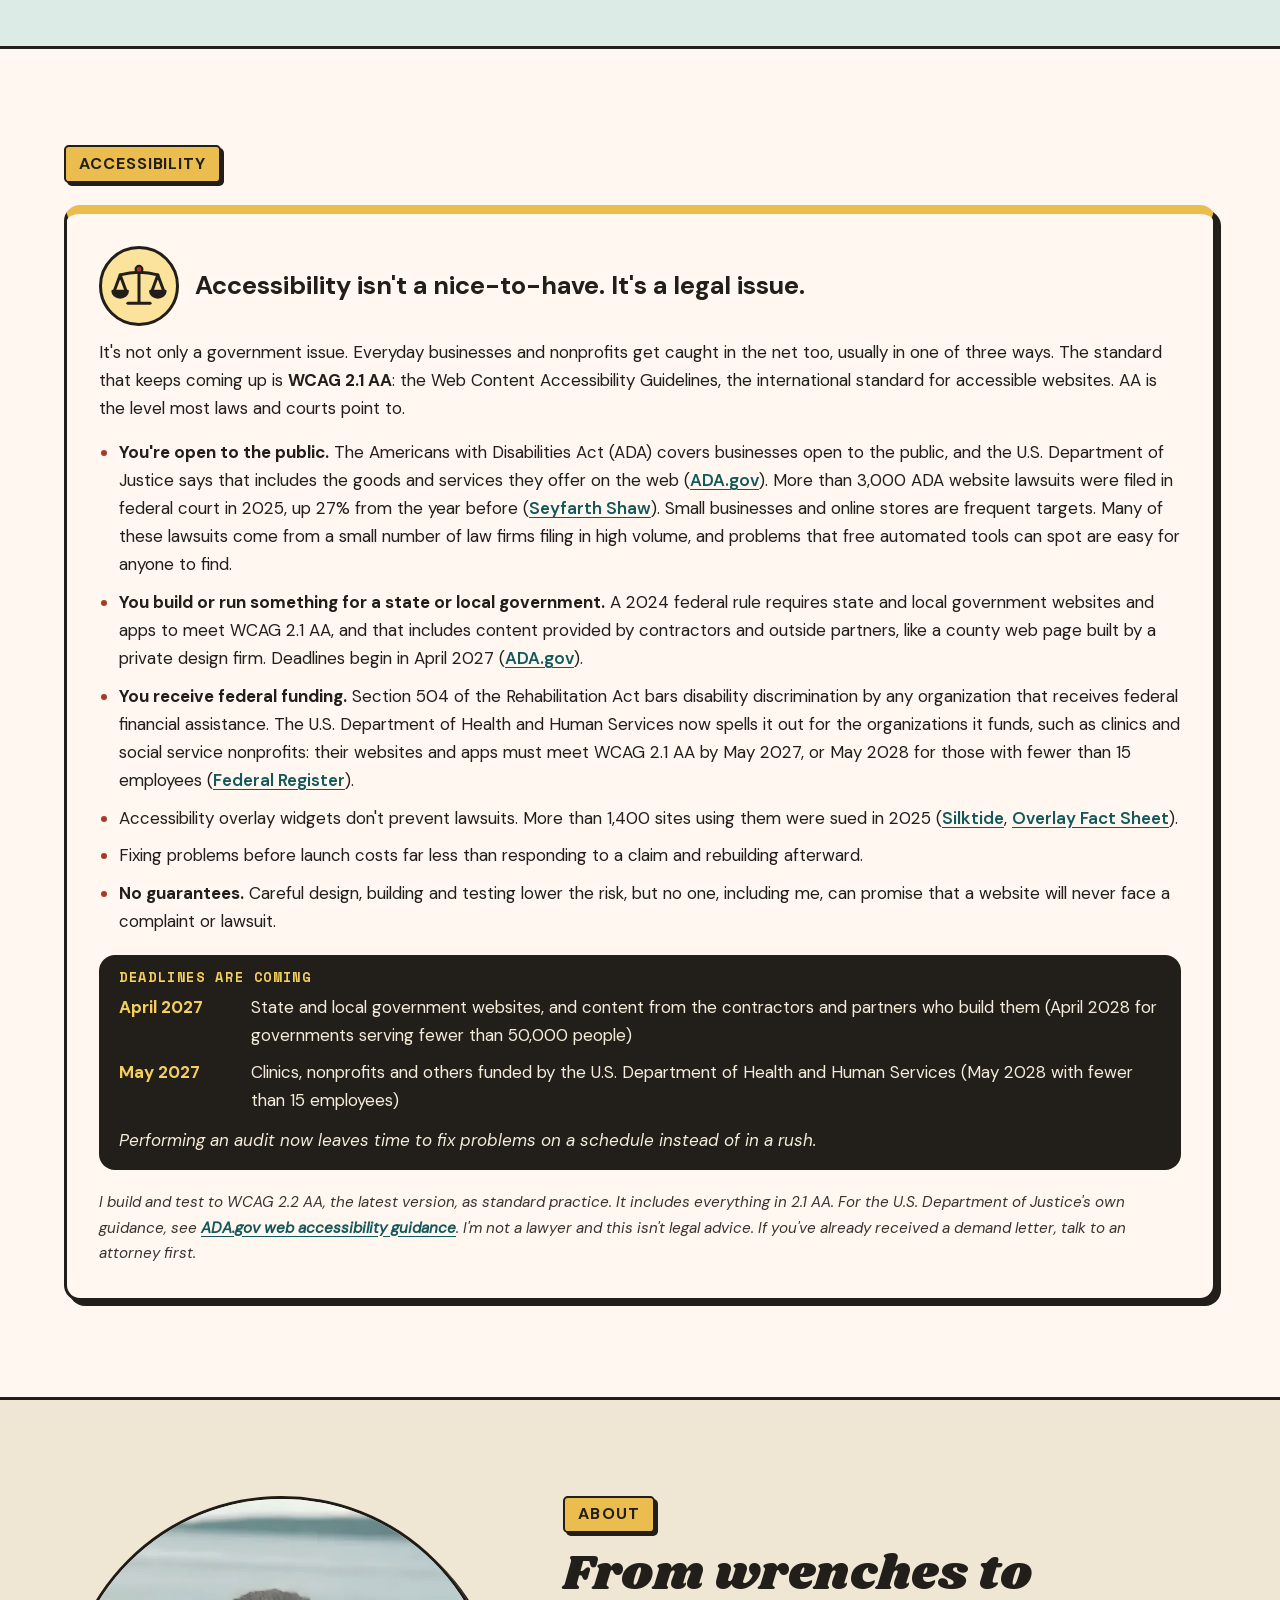
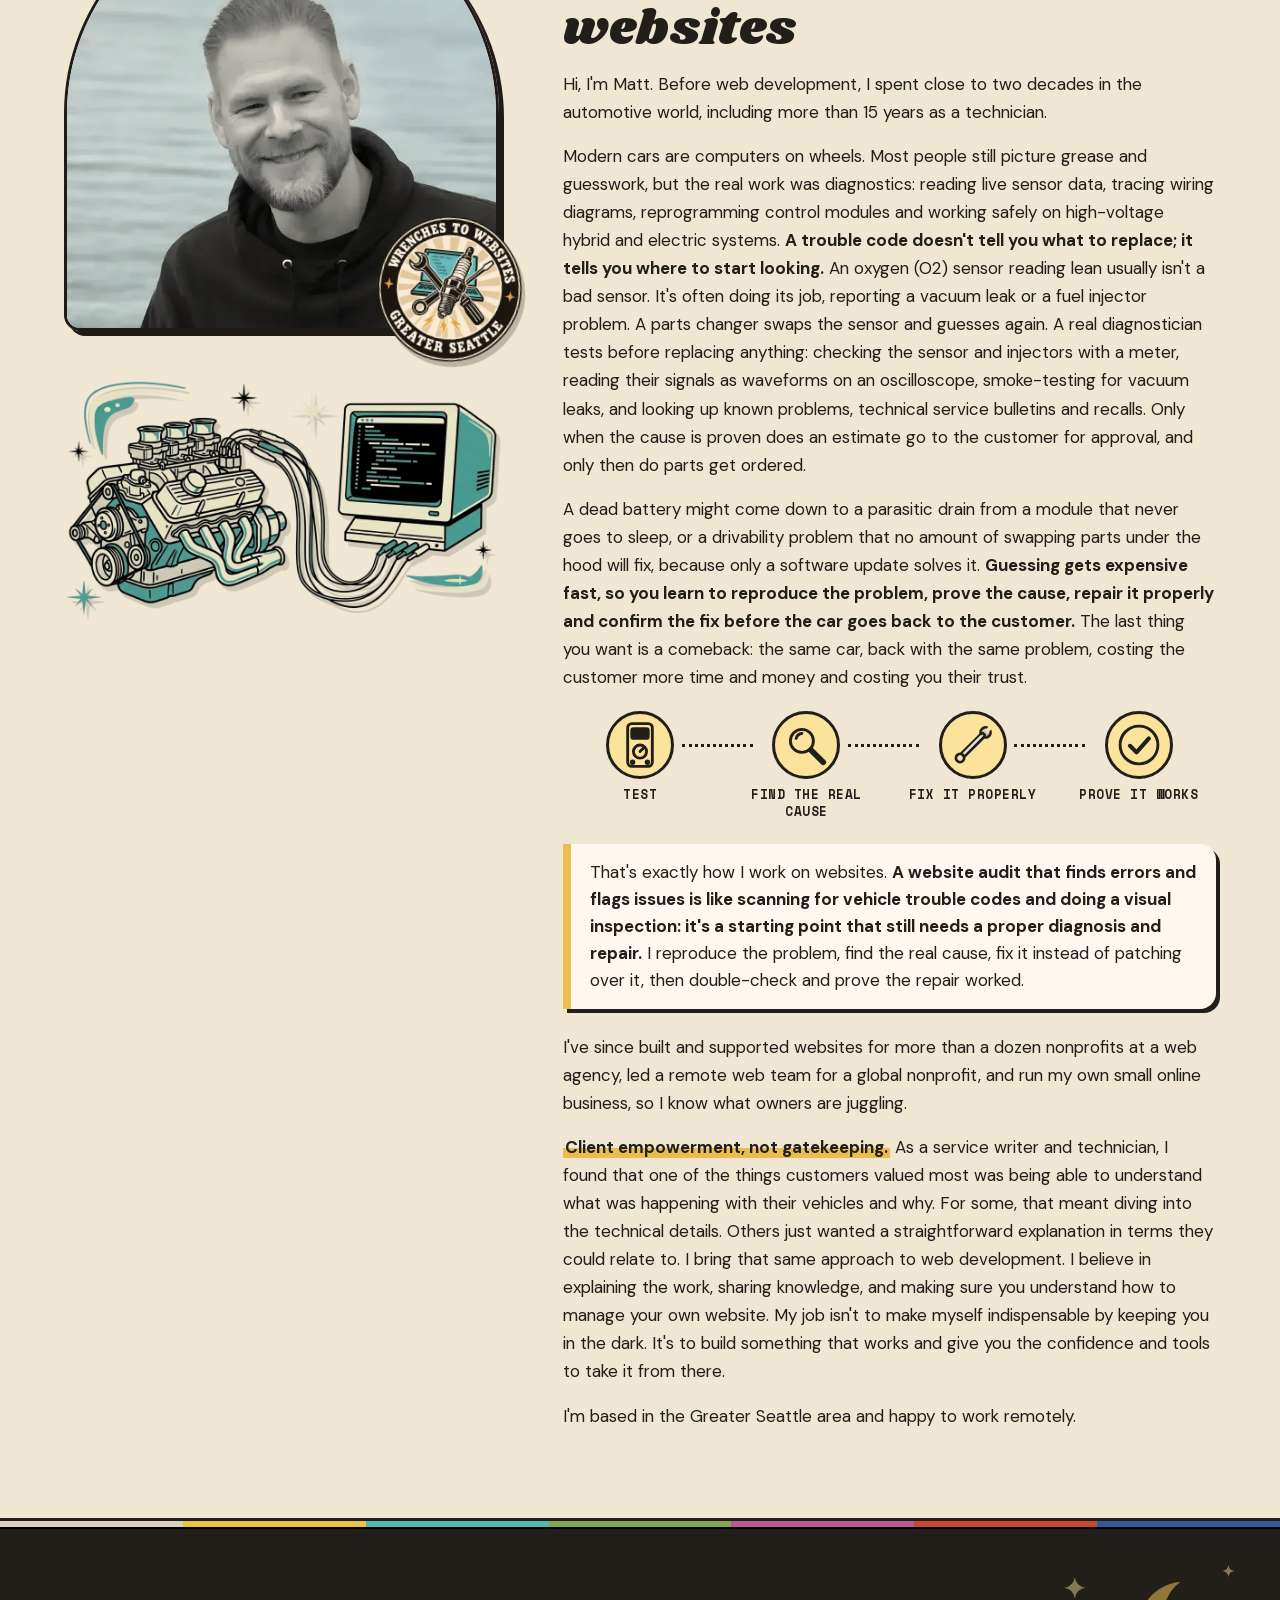
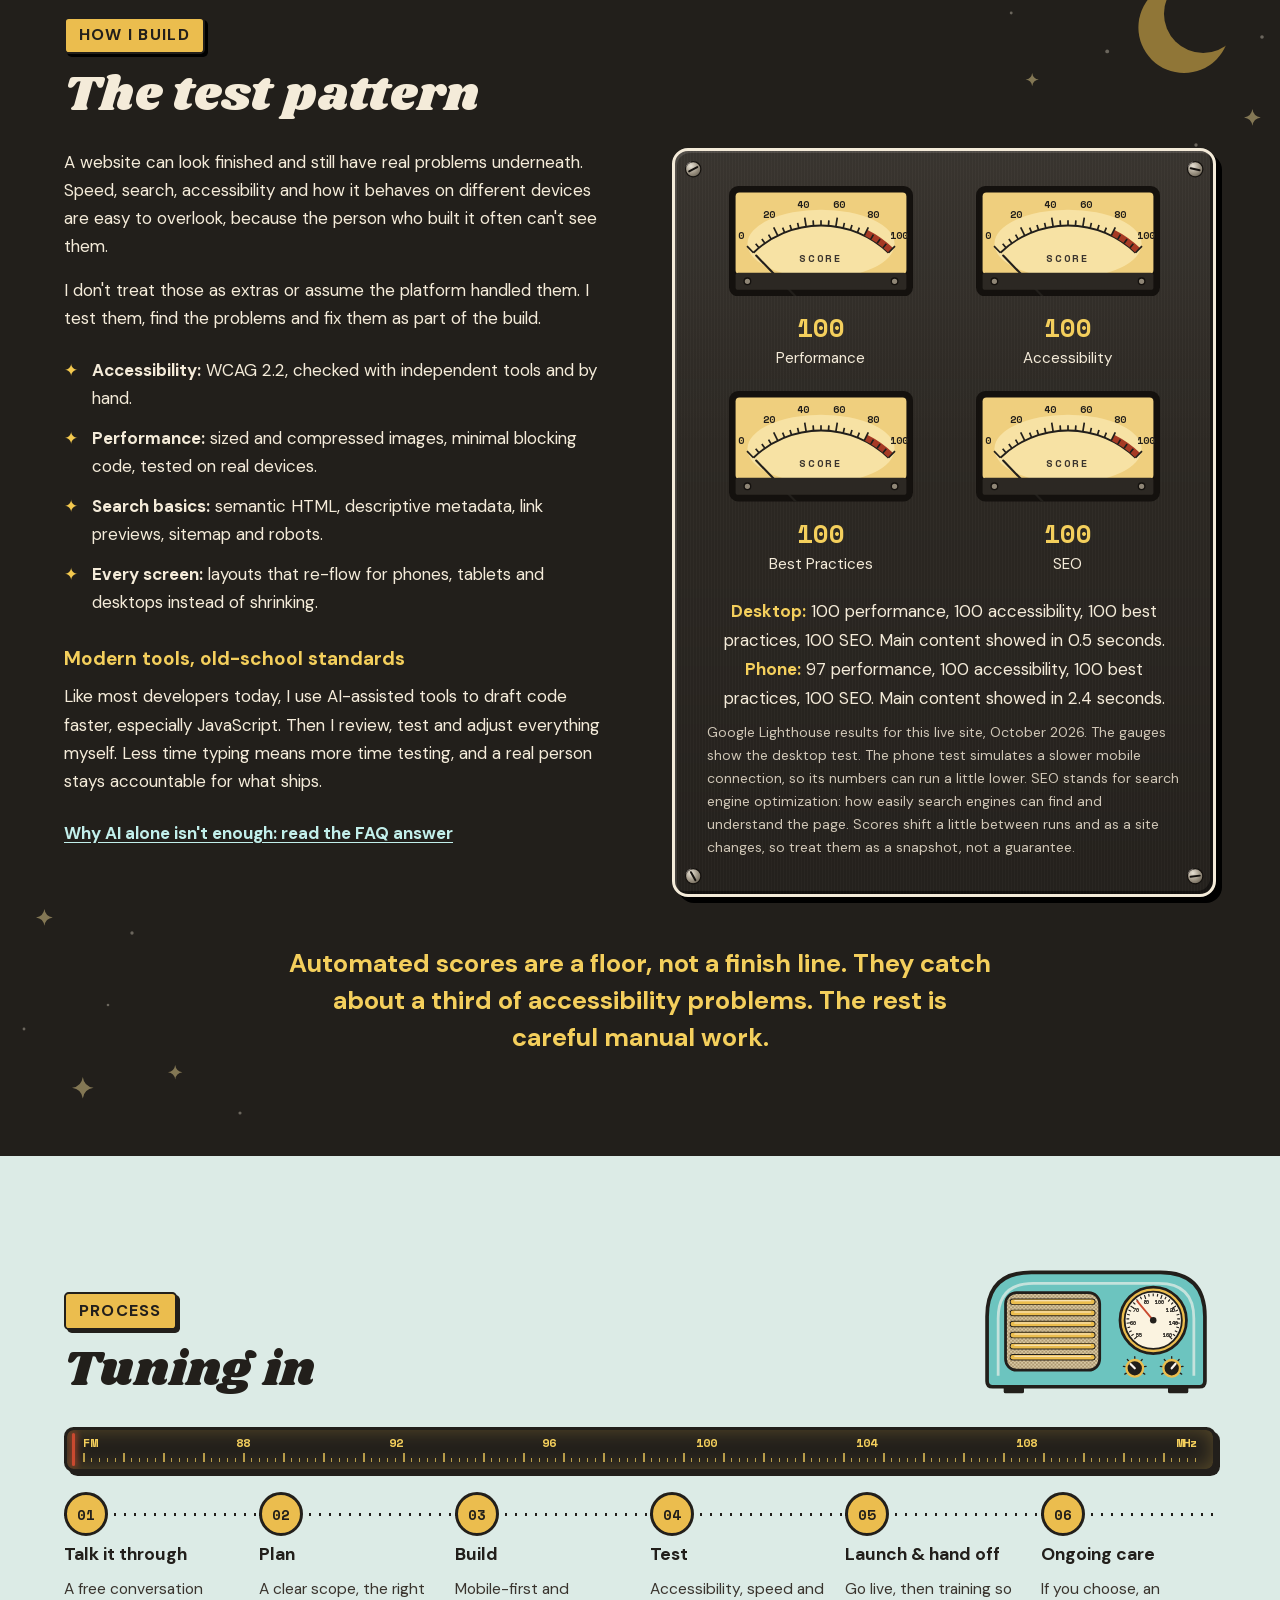
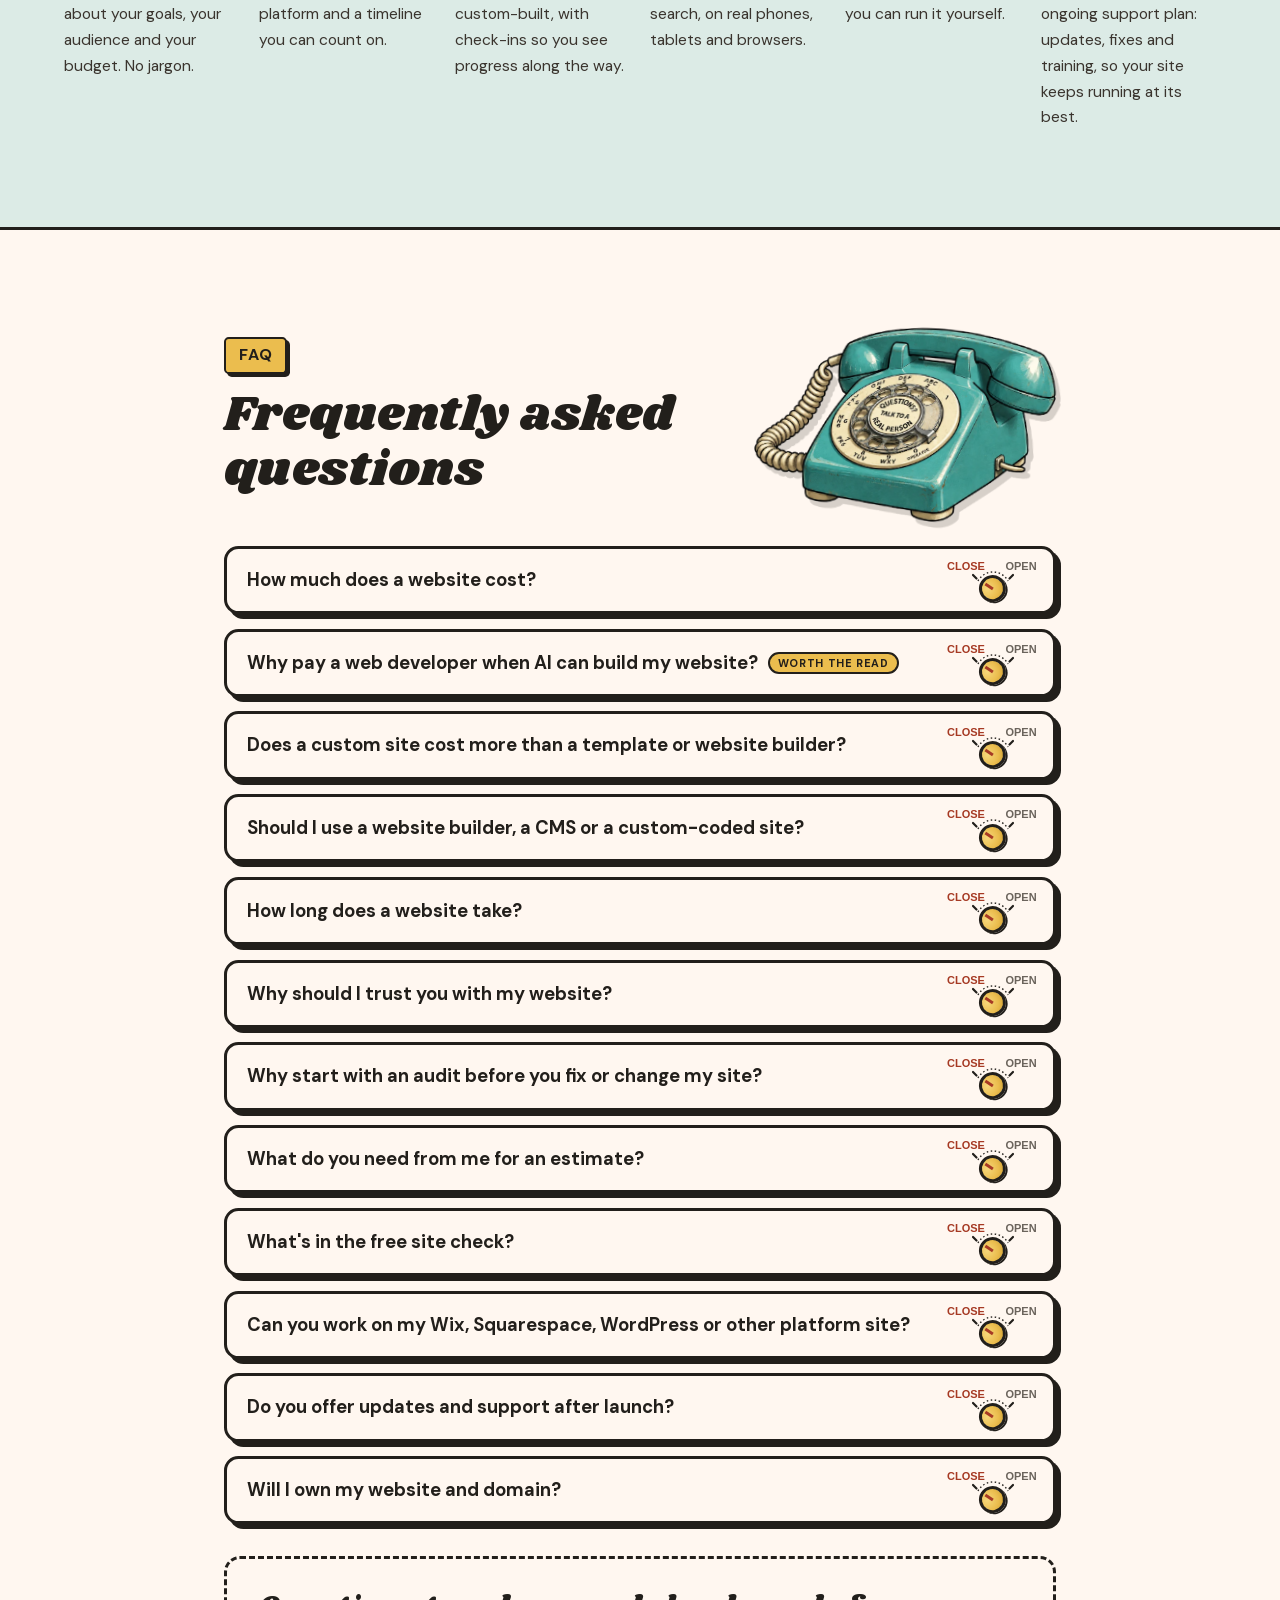
==== commit 7e3d8709: "Footer: business name on two lines, slightly bigger name and role line" ====
--- a/index.html
+++ b/index.html
@@ -25,7 +25,7 @@
   <link rel="preload" href="fonts/pirata-one-normal-400.woff2" as="font" type="font/woff2" crossorigin>
   <link rel="preload" href="fonts/new-rocker-normal-400.woff2" as="font" type="font/woff2" crossorigin>
   <link rel="preload" href="fonts/space-mono-normal-700.woff2" as="font" type="font/woff2" crossorigin>
-  <link rel="stylesheet" href="styles.css?v=297">
+  <link rel="stylesheet" href="styles.css?v=298">
 <script>try{var d=document.documentElement,rm=matchMedia("(prefers-reduced-motion: reduce)").matches,pz=localStorage.getItem("motion")==="paused";if(pz)d.classList.add("motion-paused");if(!rm&&!pz)d.classList.add("room-intro")}catch(e){}</script>
 </head>
 <body>
@@ -1098,7 +1098,7 @@
   <text x="120" y="218" text-anchor="middle" font-family="DM Sans, sans-serif" font-weight="700" font-size="17" letter-spacing="1.5" fill="#221f1b">GREATER SEATTLE</text>
   <text x="120" y="238" text-anchor="middle" font-family="DM Sans, sans-serif" font-weight="700" font-size="13" letter-spacing="3" fill="#221f1b">WASHINGTON</text>
 </svg>
-      <p class="footer-brand">Analog Artifact Web Works</p>
+      <p class="footer-brand">Analog Artifact<br> Web Works</p>
       <p class="footer-role">Web development &amp; consulting</p>
       <p class="footer-logo"><span class="fl-old">Analog soul</span><span class="visually-hidden">, </span><span class="fl-rule" aria-hidden="true">✦</span><span class="fl-new">digital solutions</span></p>
       <nav class="footer-more" aria-label="More about my services"><a href="small-business-websites-seattle.html">Small business websites</a><a href="accessibility-audits-seattle.html">Accessibility audits</a><a href="nonprofit-websites.html">Nonprofit websites</a><a href="websites-for-auto-repair-shops.html">Auto repair shop websites</a><a href="wix-squarespace-wordpress-help.html">Wix, Squarespace &amp; WordPress help</a><a href="ai-website-builder-vs-web-developer.html">AI website builders</a></nav>
--- a/styles.css
+++ b/styles.css
@@ -2468,7 +2468,7 @@
 
 /* Footer */
 .site-footer { color: var(--paper); border-top: 3px solid var(--paper); padding: 2.5rem 0; text-align: center; background: var(--ink); }
-.footer-brand { font-family: var(--font-display); font-size: 1.6rem; margin-bottom: 0.25rem; }
+.footer-brand { font-family: var(--font-display); font-size: 1.8rem; line-height: 1.15; margin-bottom: 0.4rem; }   /* "Analog Artifact" over "Web Works"; still well under the "Analog soul" logo below */
 .footer-small { font-size: 0.875rem; color: #cfc6b6; margin: 0; }
 .pnw-badge { display: block; width: 12rem; height: auto; margin: 0 auto 1rem; }
 /* Ferry crosses the Sound; holds still mid-water for reduced motion */
@@ -2531,12 +2531,11 @@
 .fl-rule { display: flex; align-items: center; gap: 0.4em; width: 9em; color: #ebbd4e; font-size: 0.5em; position: relative; top: 0.4em; }
 .fl-rule::before, .fl-rule::after { content: ""; flex: 1; height: 2px; background: #ebbd4e; }
 /* footer order: name, what I do, the tagline logo, where */
-.footer-role { margin: 0 0 0.6rem; }
-/* phones: the badge, name and tagline a little bigger; the page links and the copyright line stay as they are */
+.footer-role { margin: 0 0 0.6rem; font-size: 1.1875rem; }
+/* phones: the badge, name and tagline logo a little bigger; the page links and the copyright line stay as they are */
 @media (max-width: 40em) {
   .pnw-badge { width: 13.5rem; }
-  .footer-brand { font-size: 1.8rem; }
-  .footer-role { font-size: 1.0625rem; }
+  .footer-brand { font-size: 1.85rem; }
   .footer-logo { font-size: clamp(1.45rem, 6.8vw, 2.2rem); }
 }
 /* footer logo: the divider sits midway between "Analog soul" (allowing for its gold shadow) and "DIGITAL SOLUTIONS" */
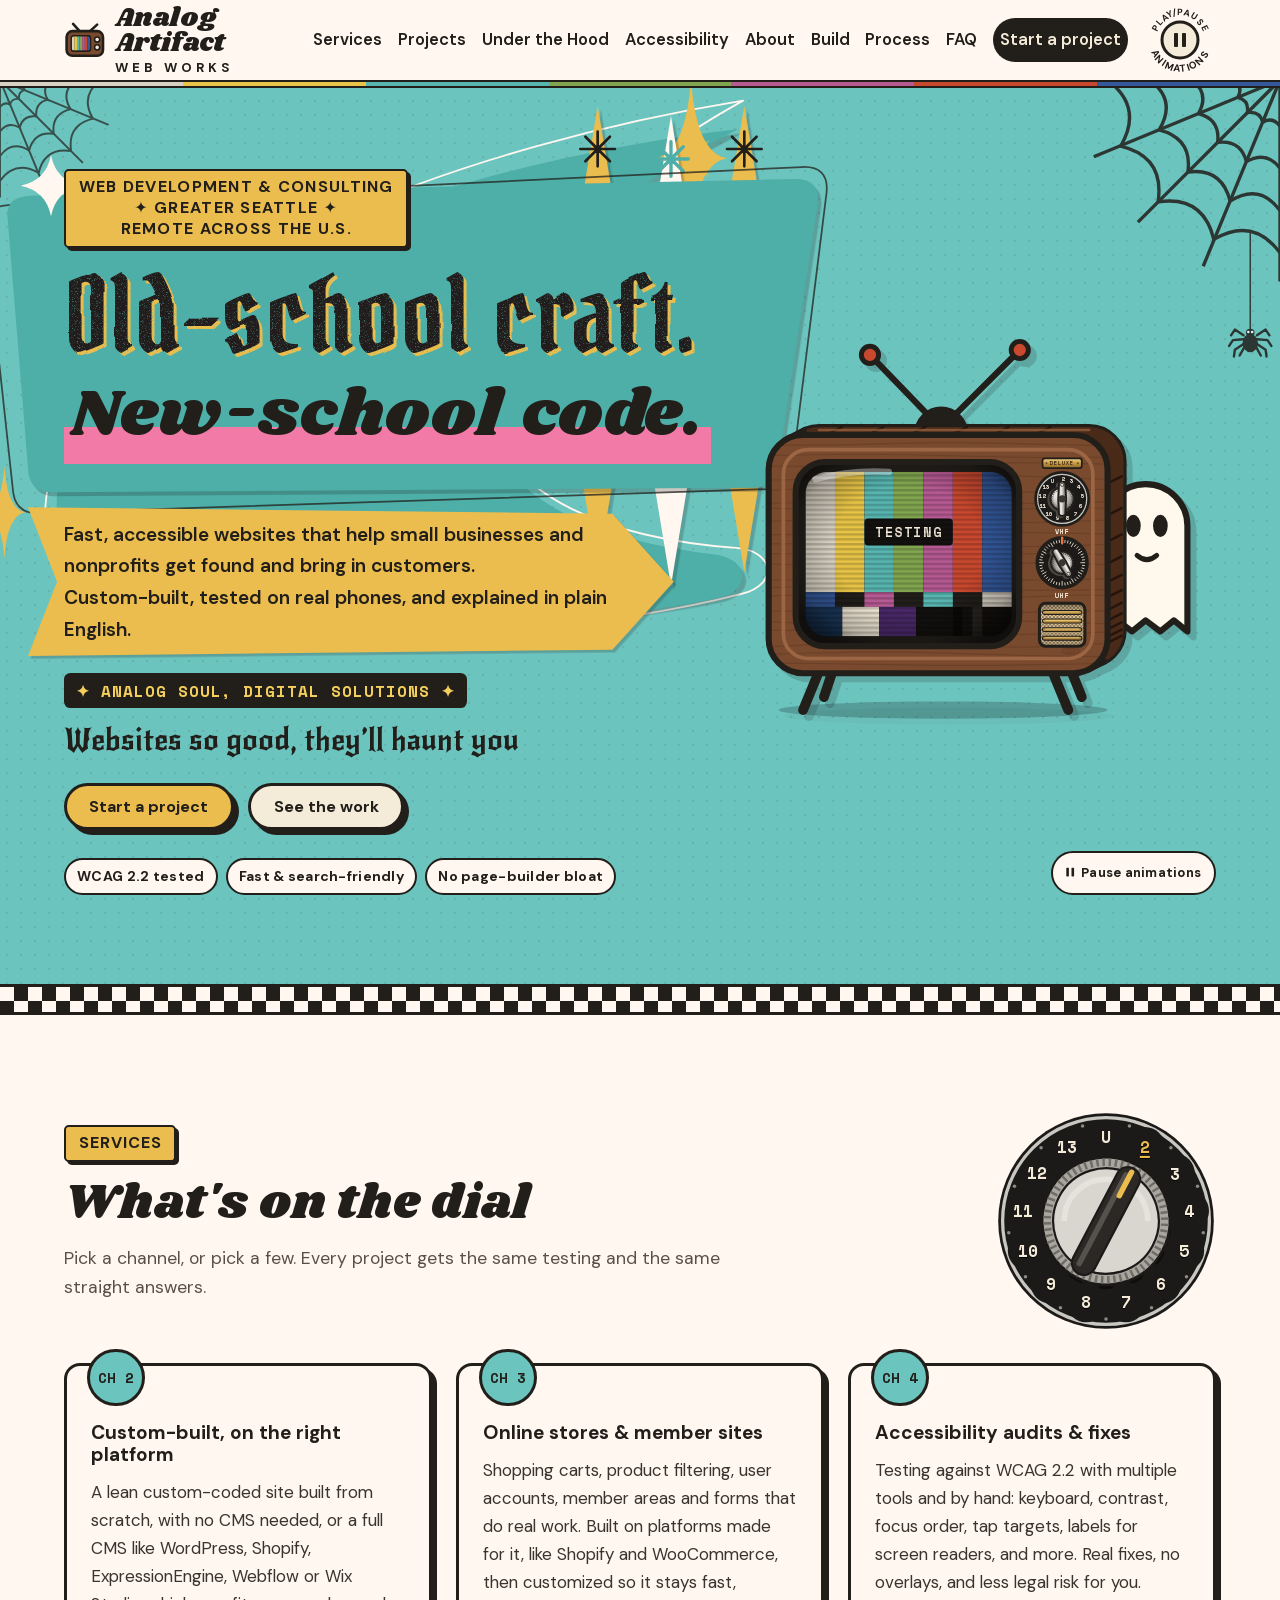
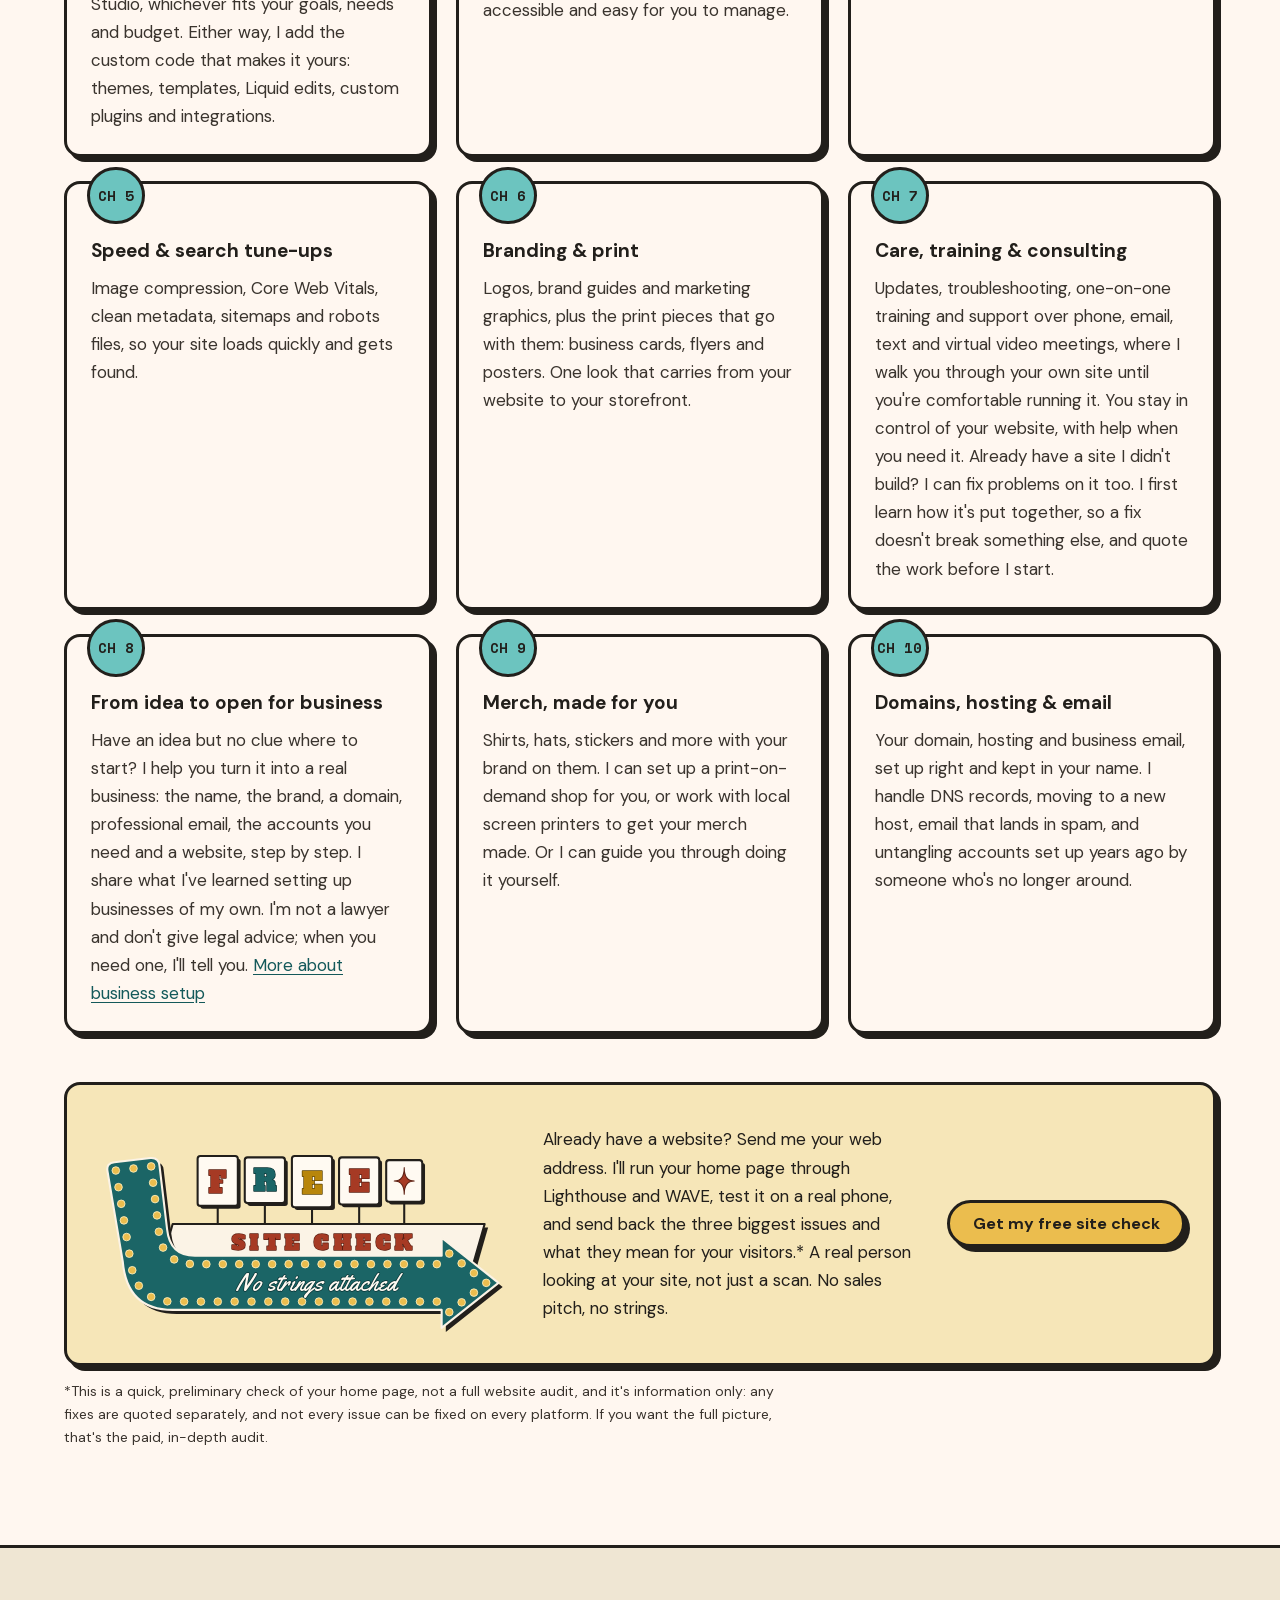
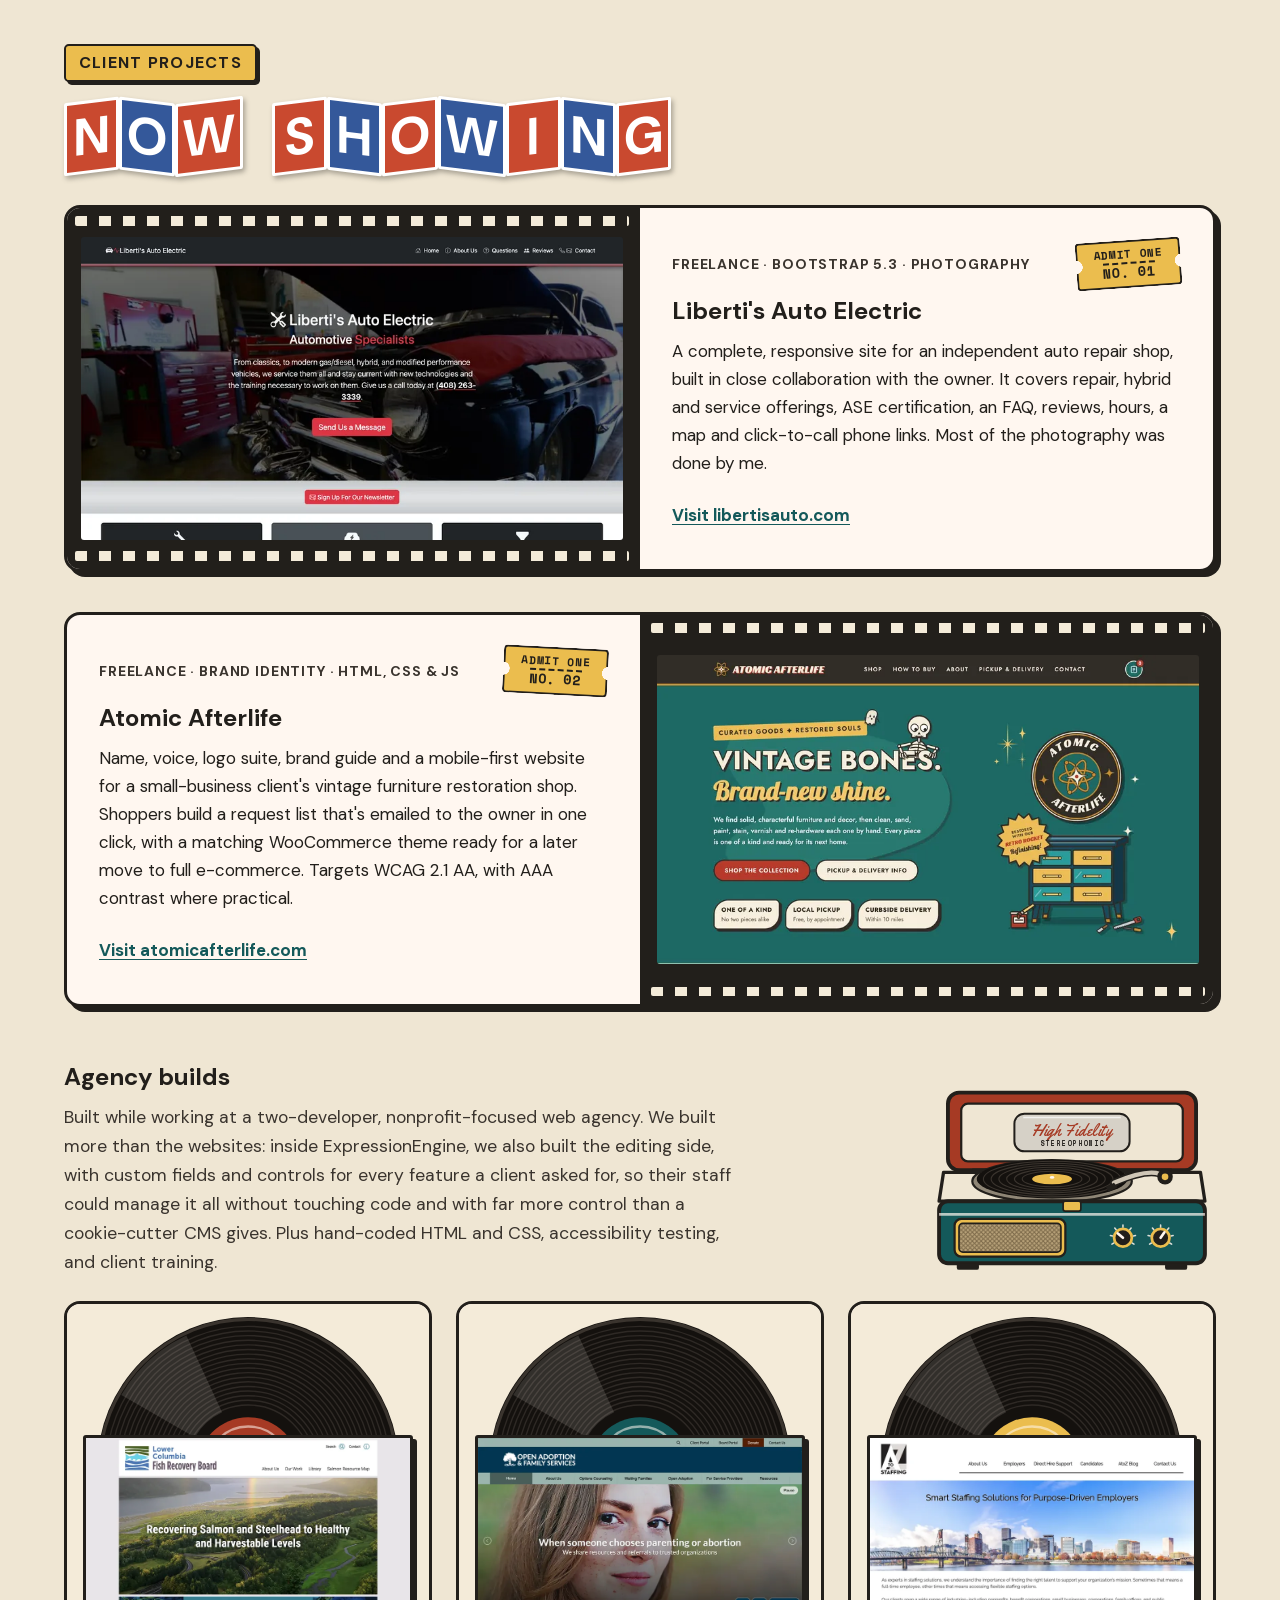
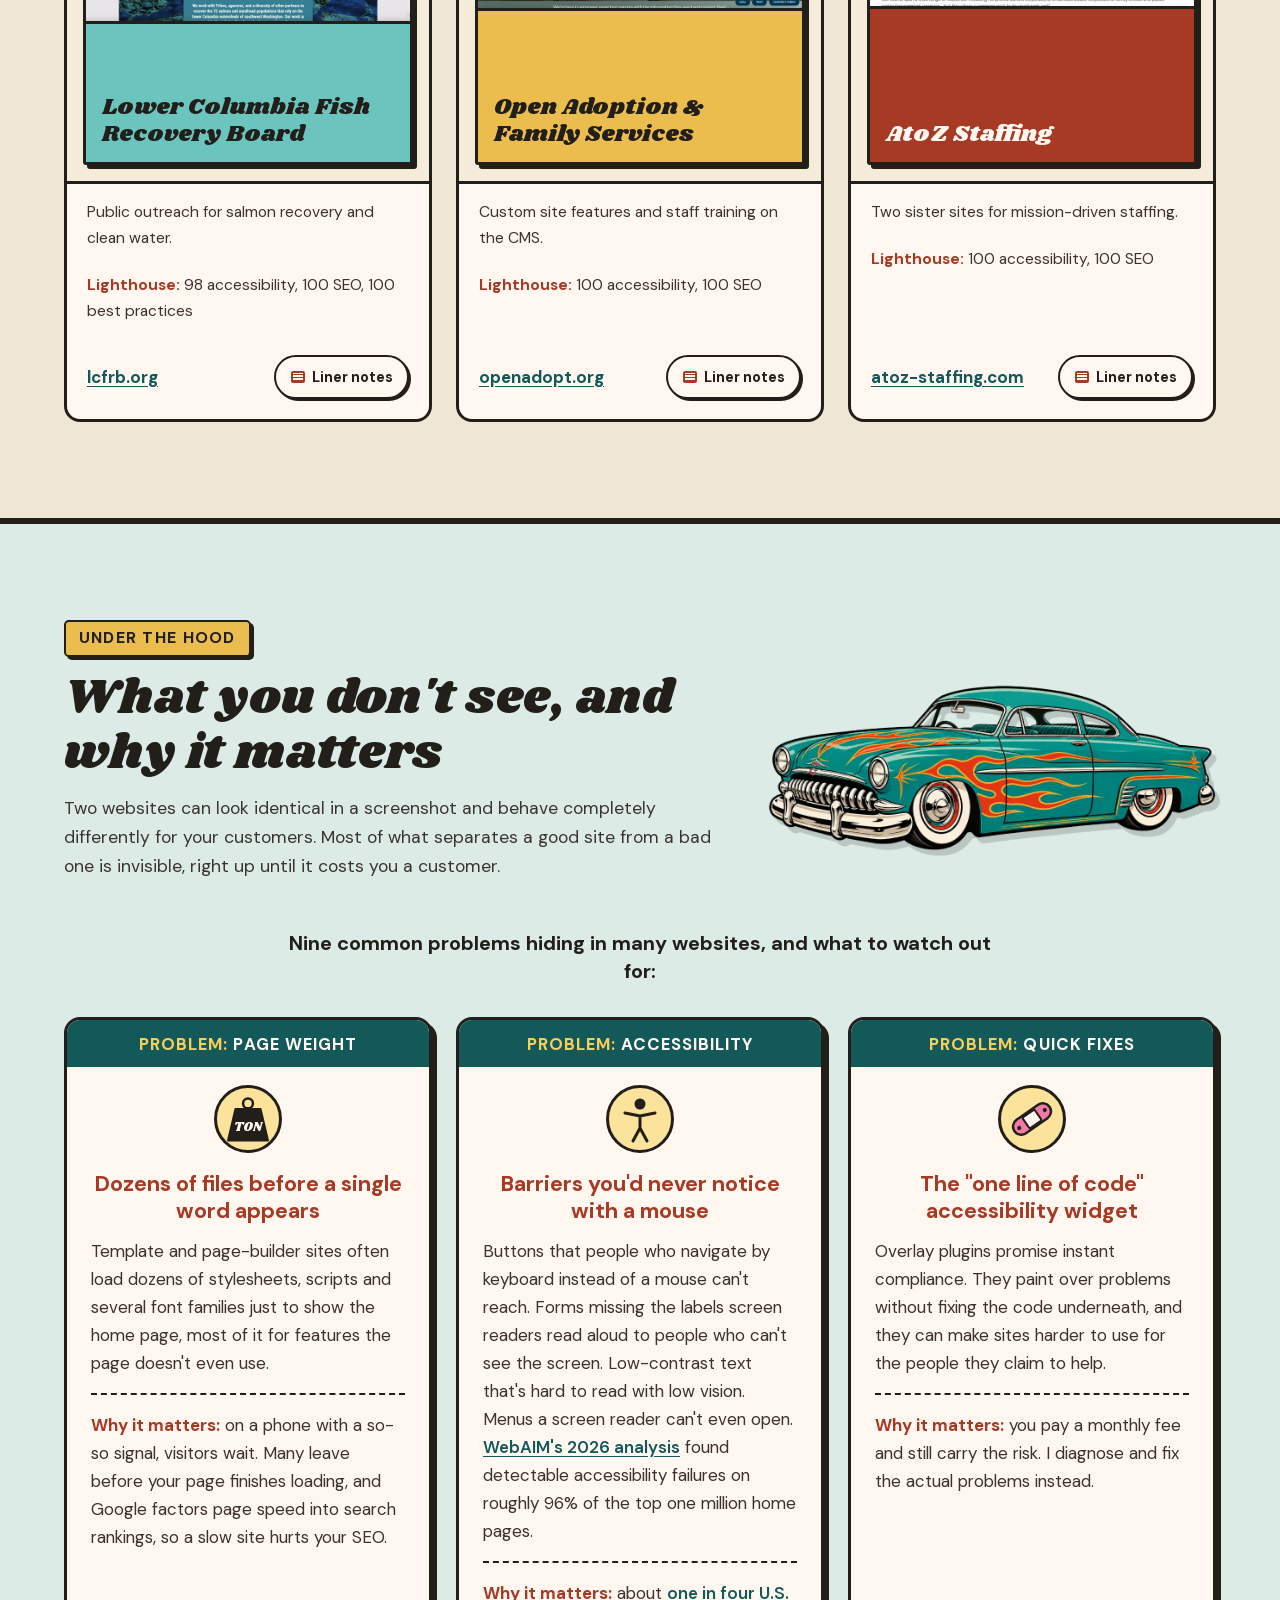
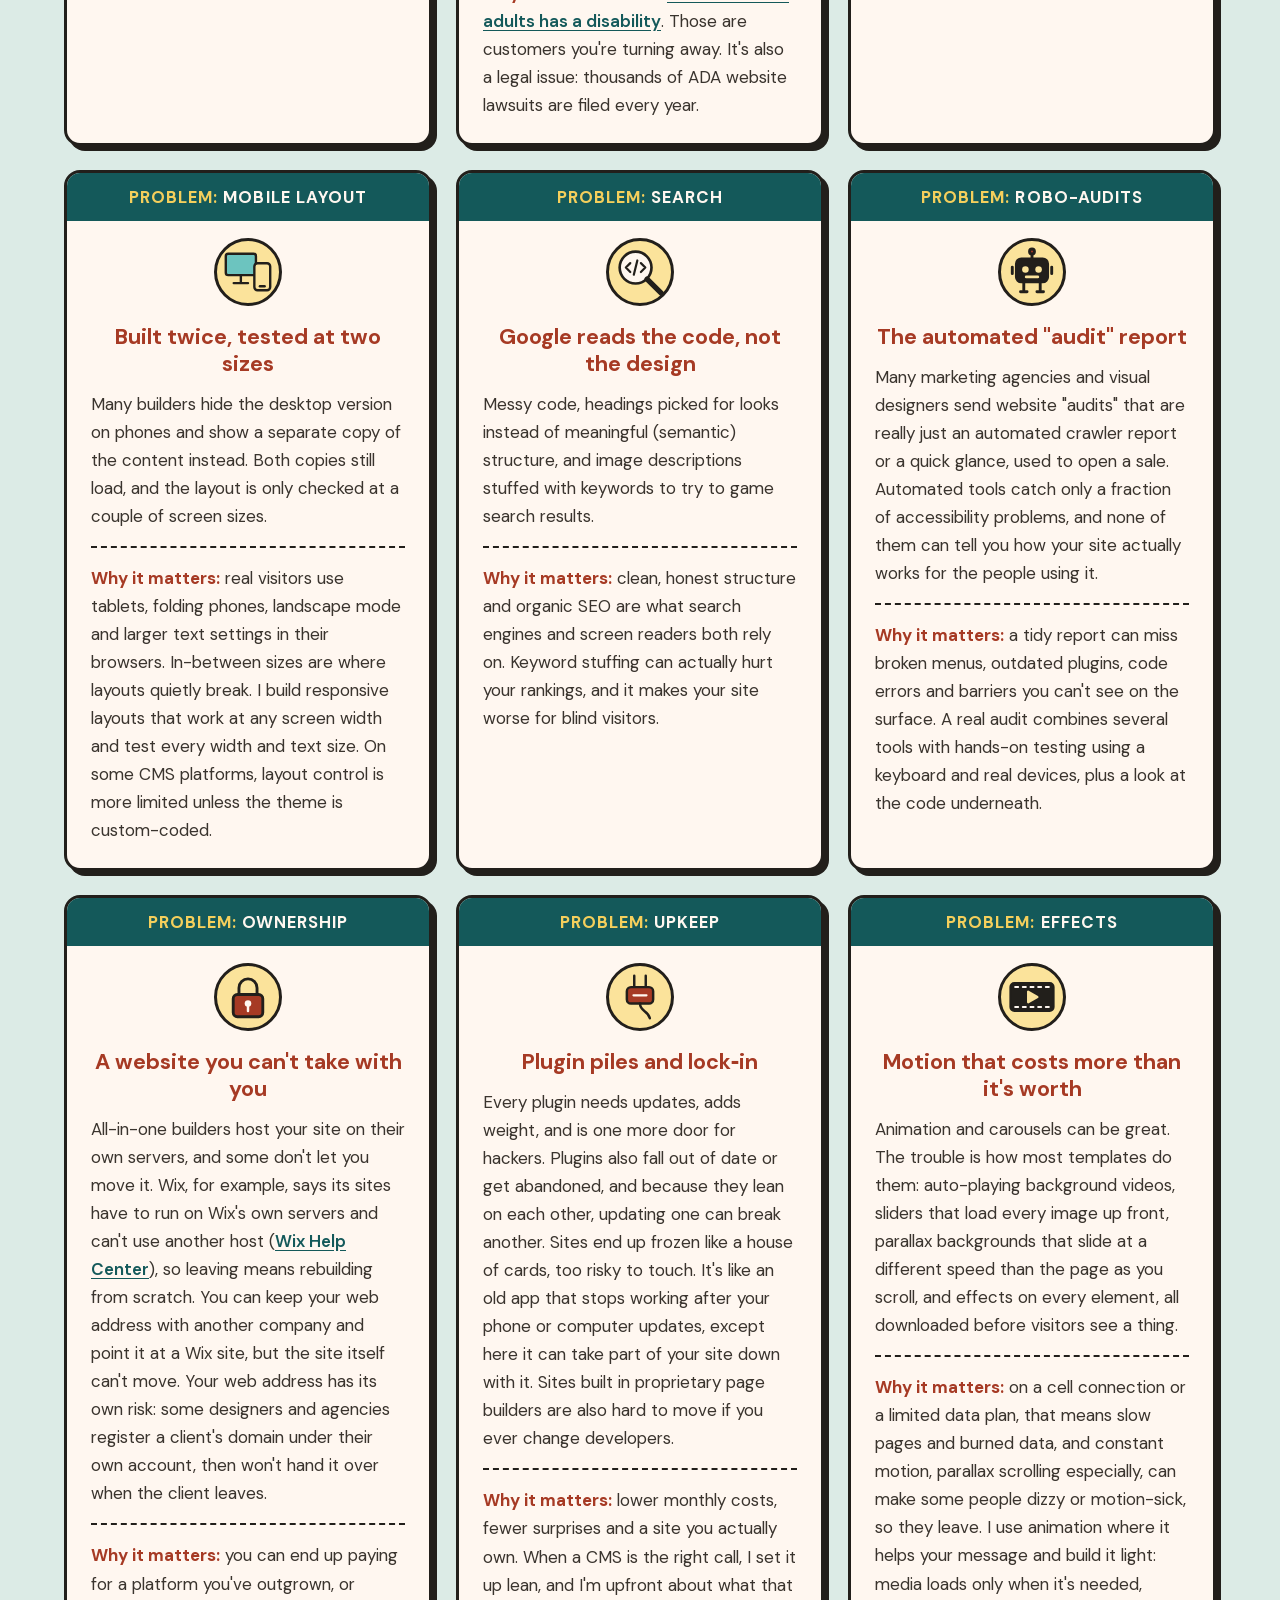
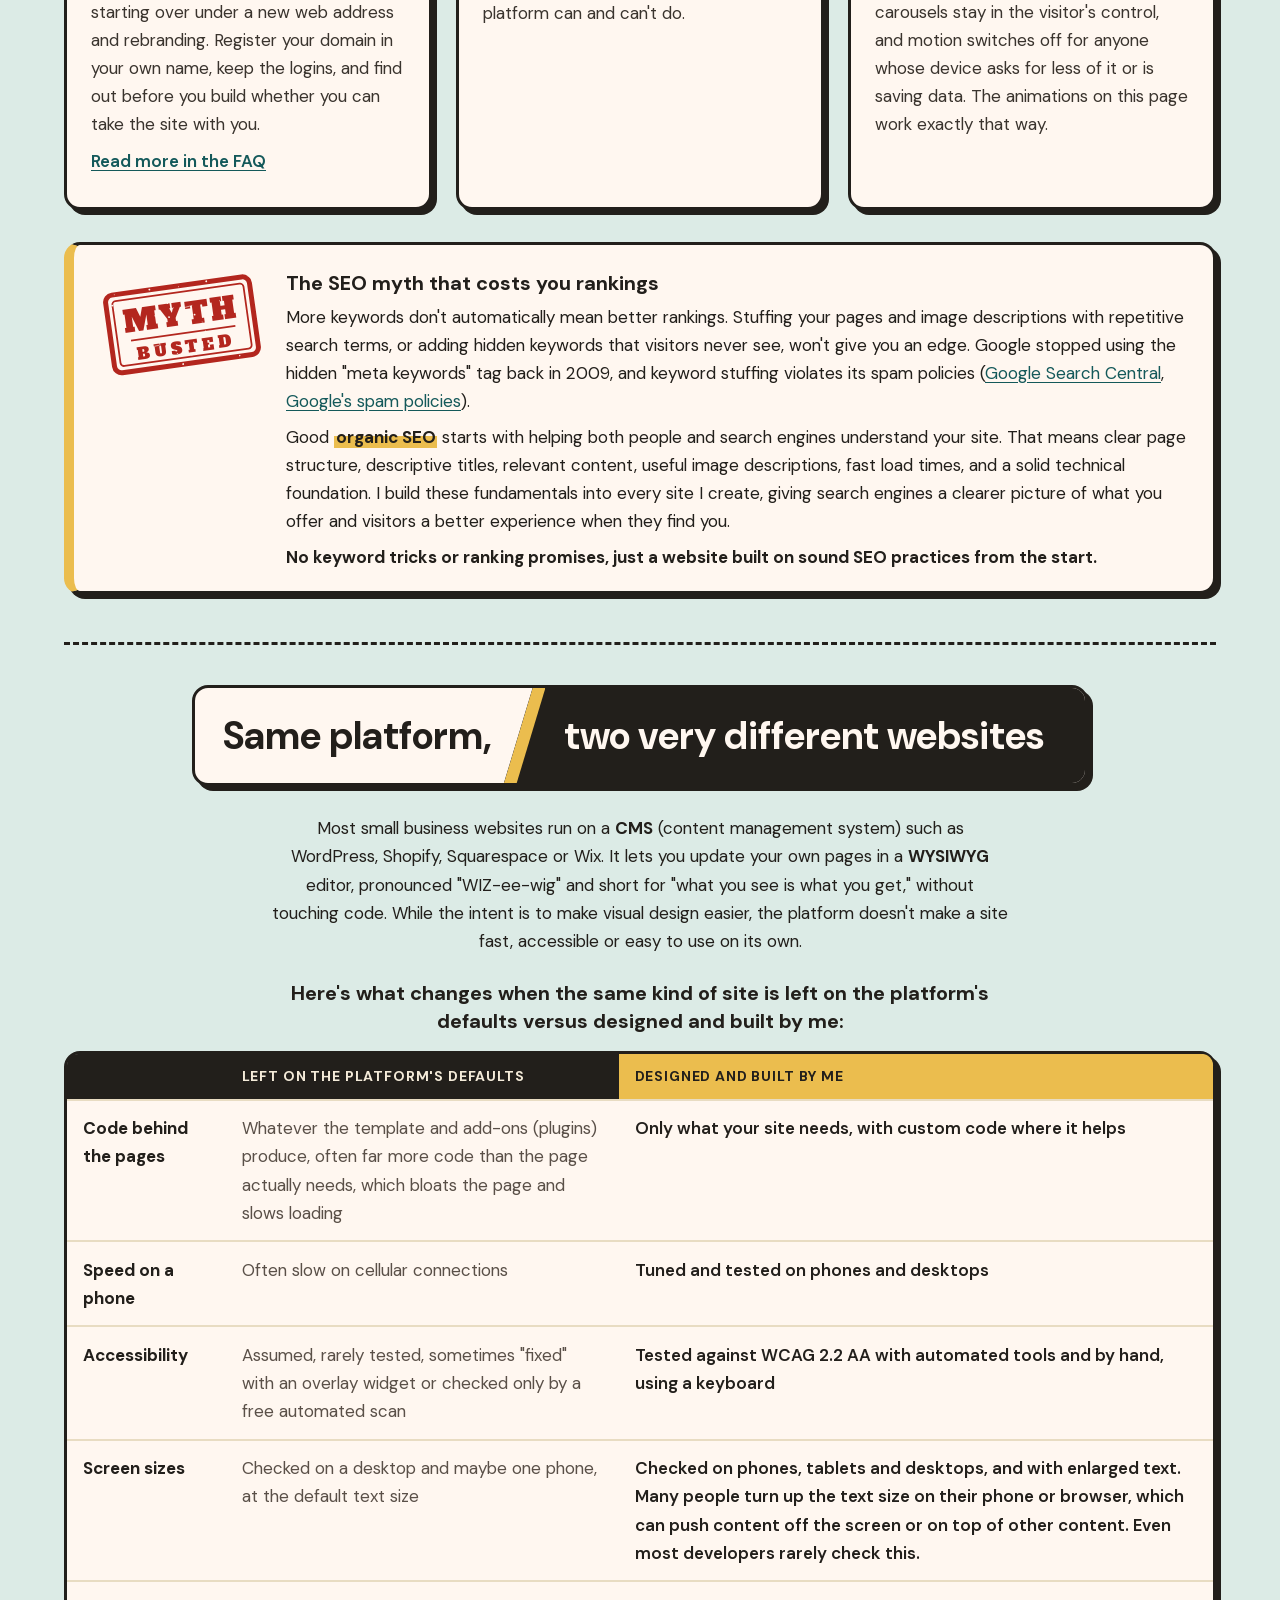
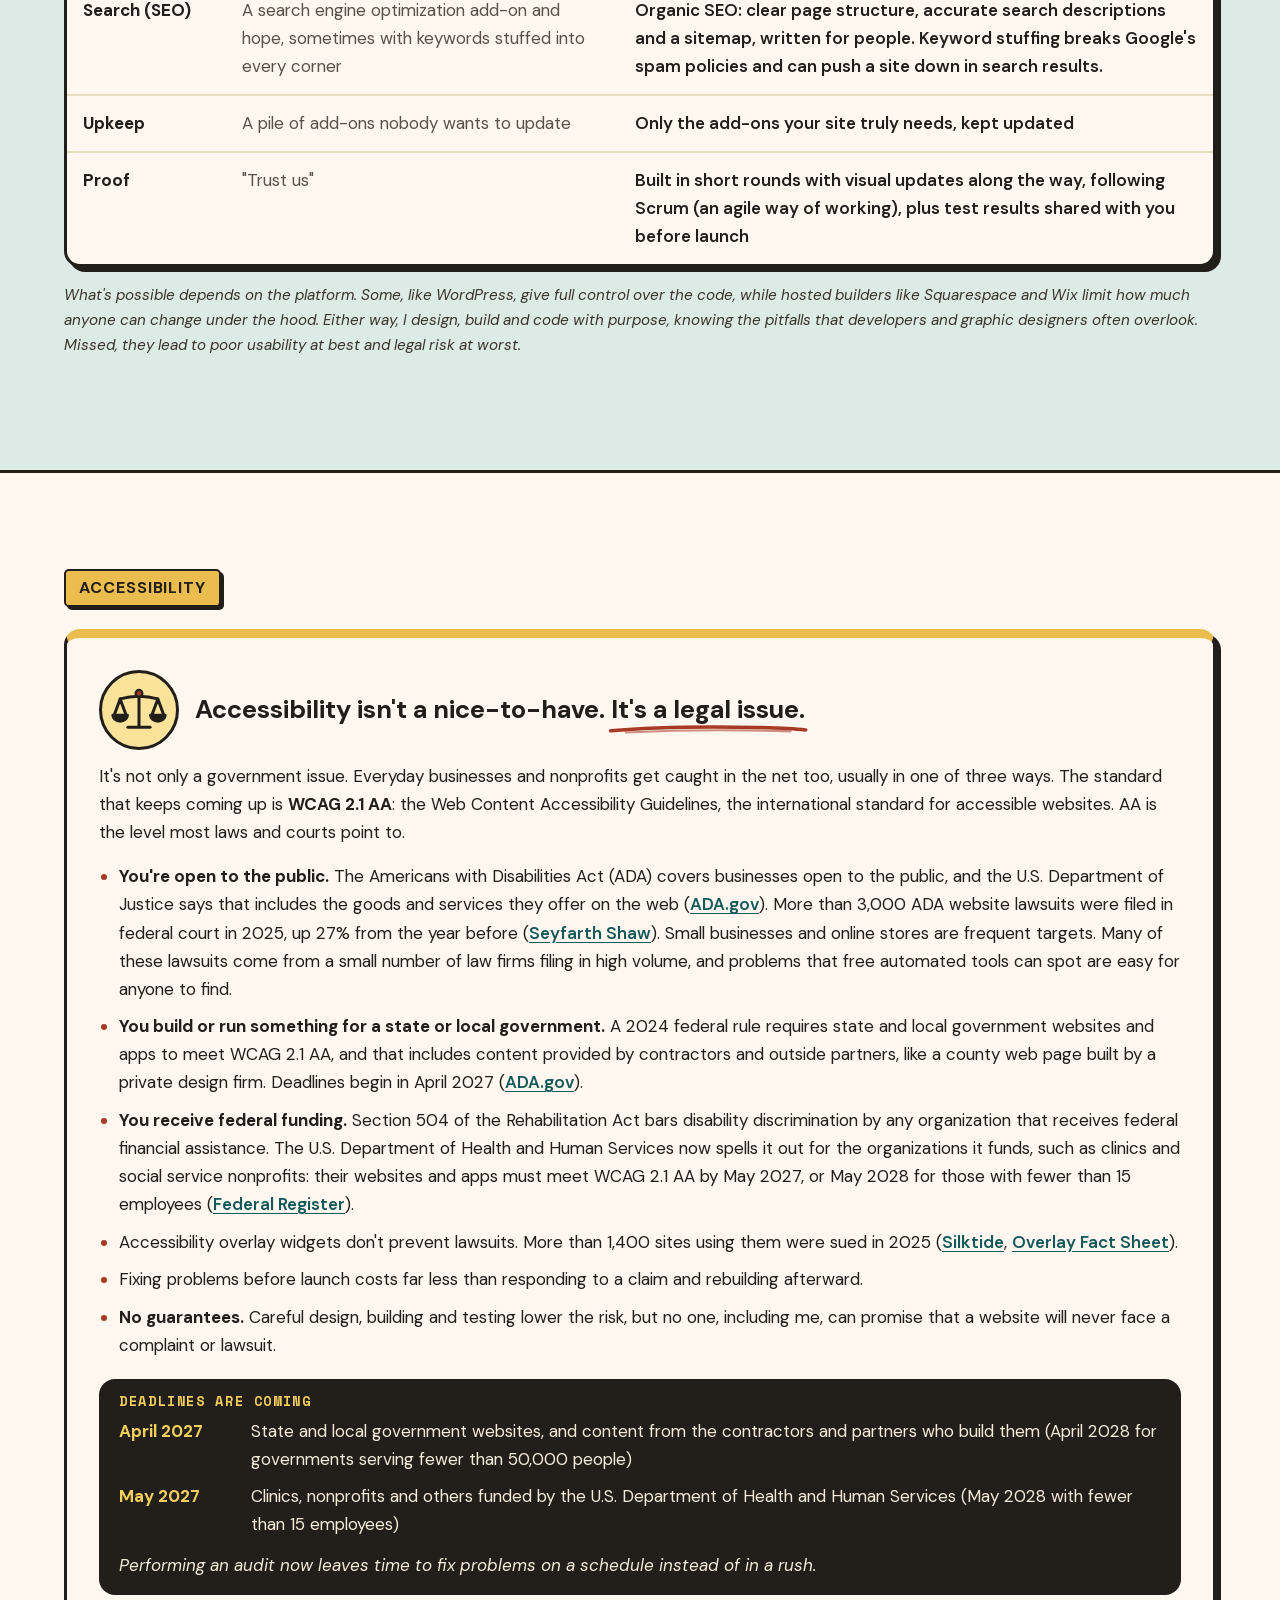
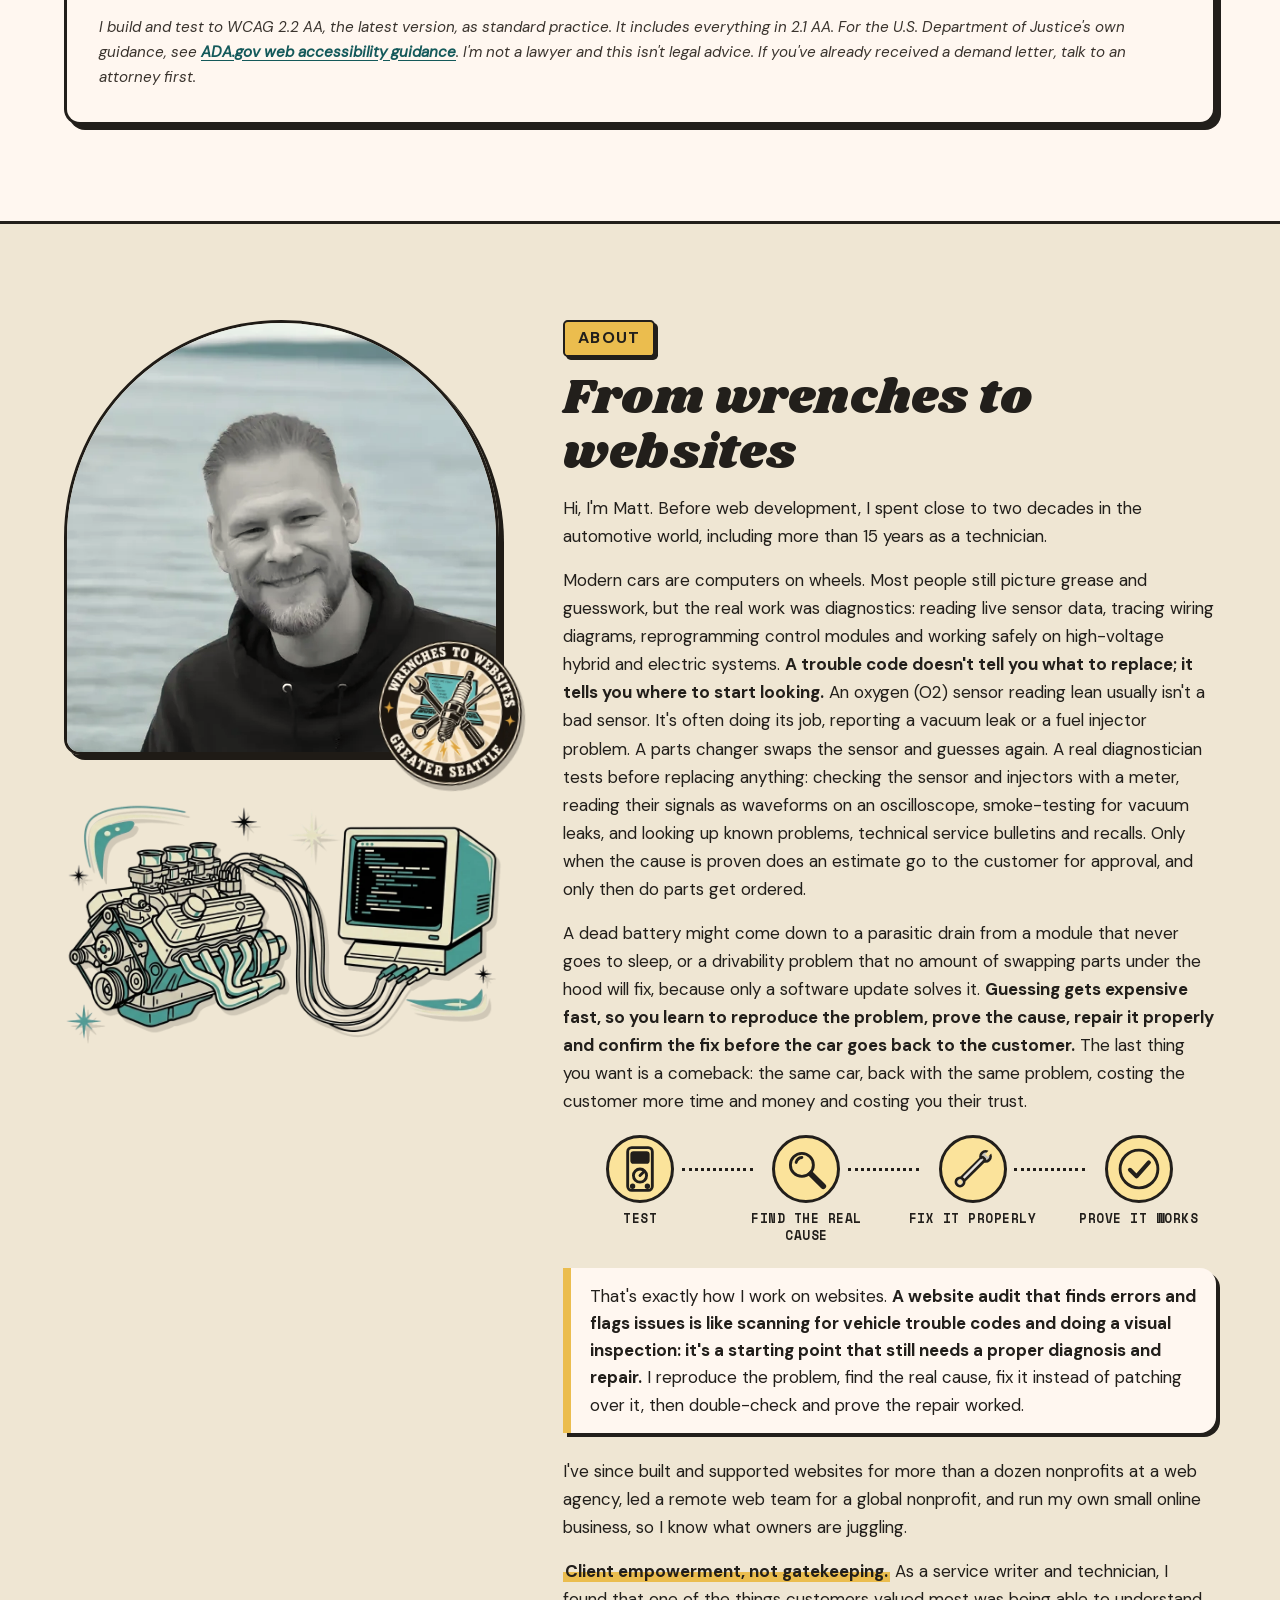
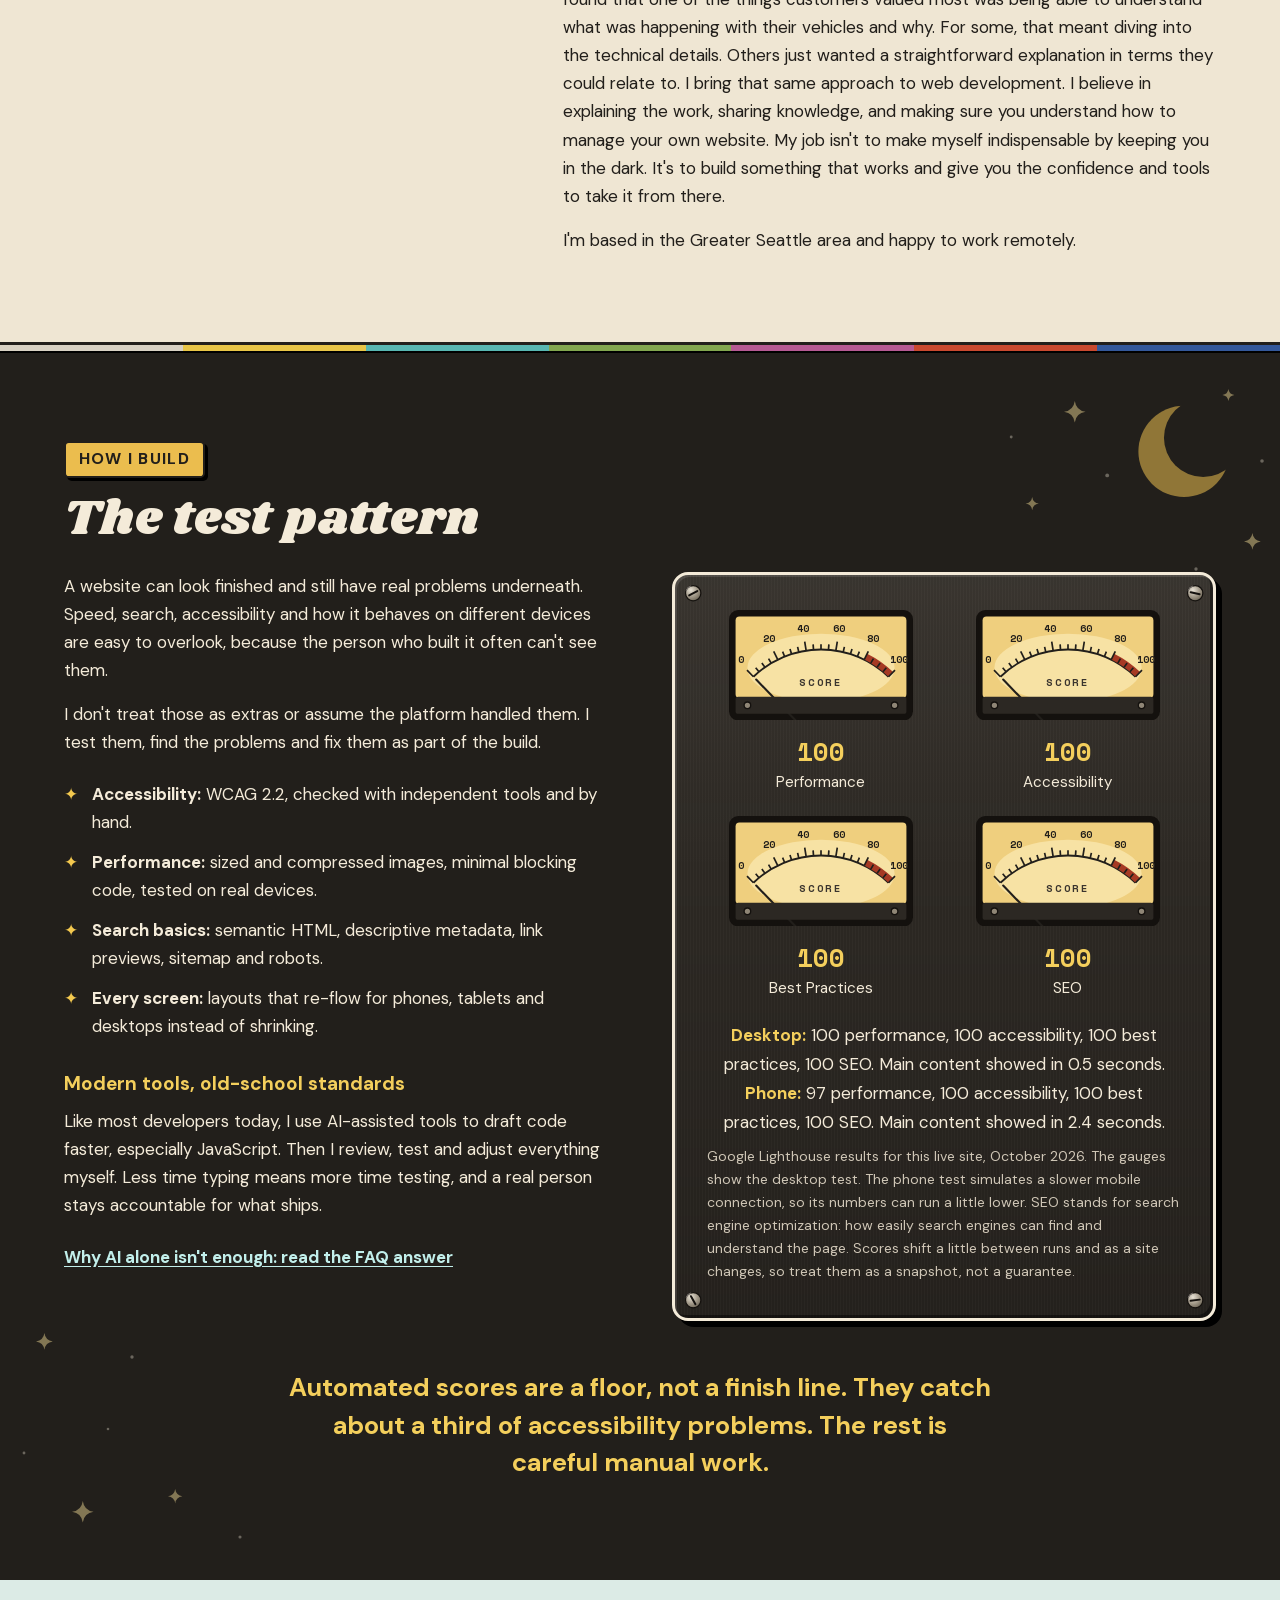
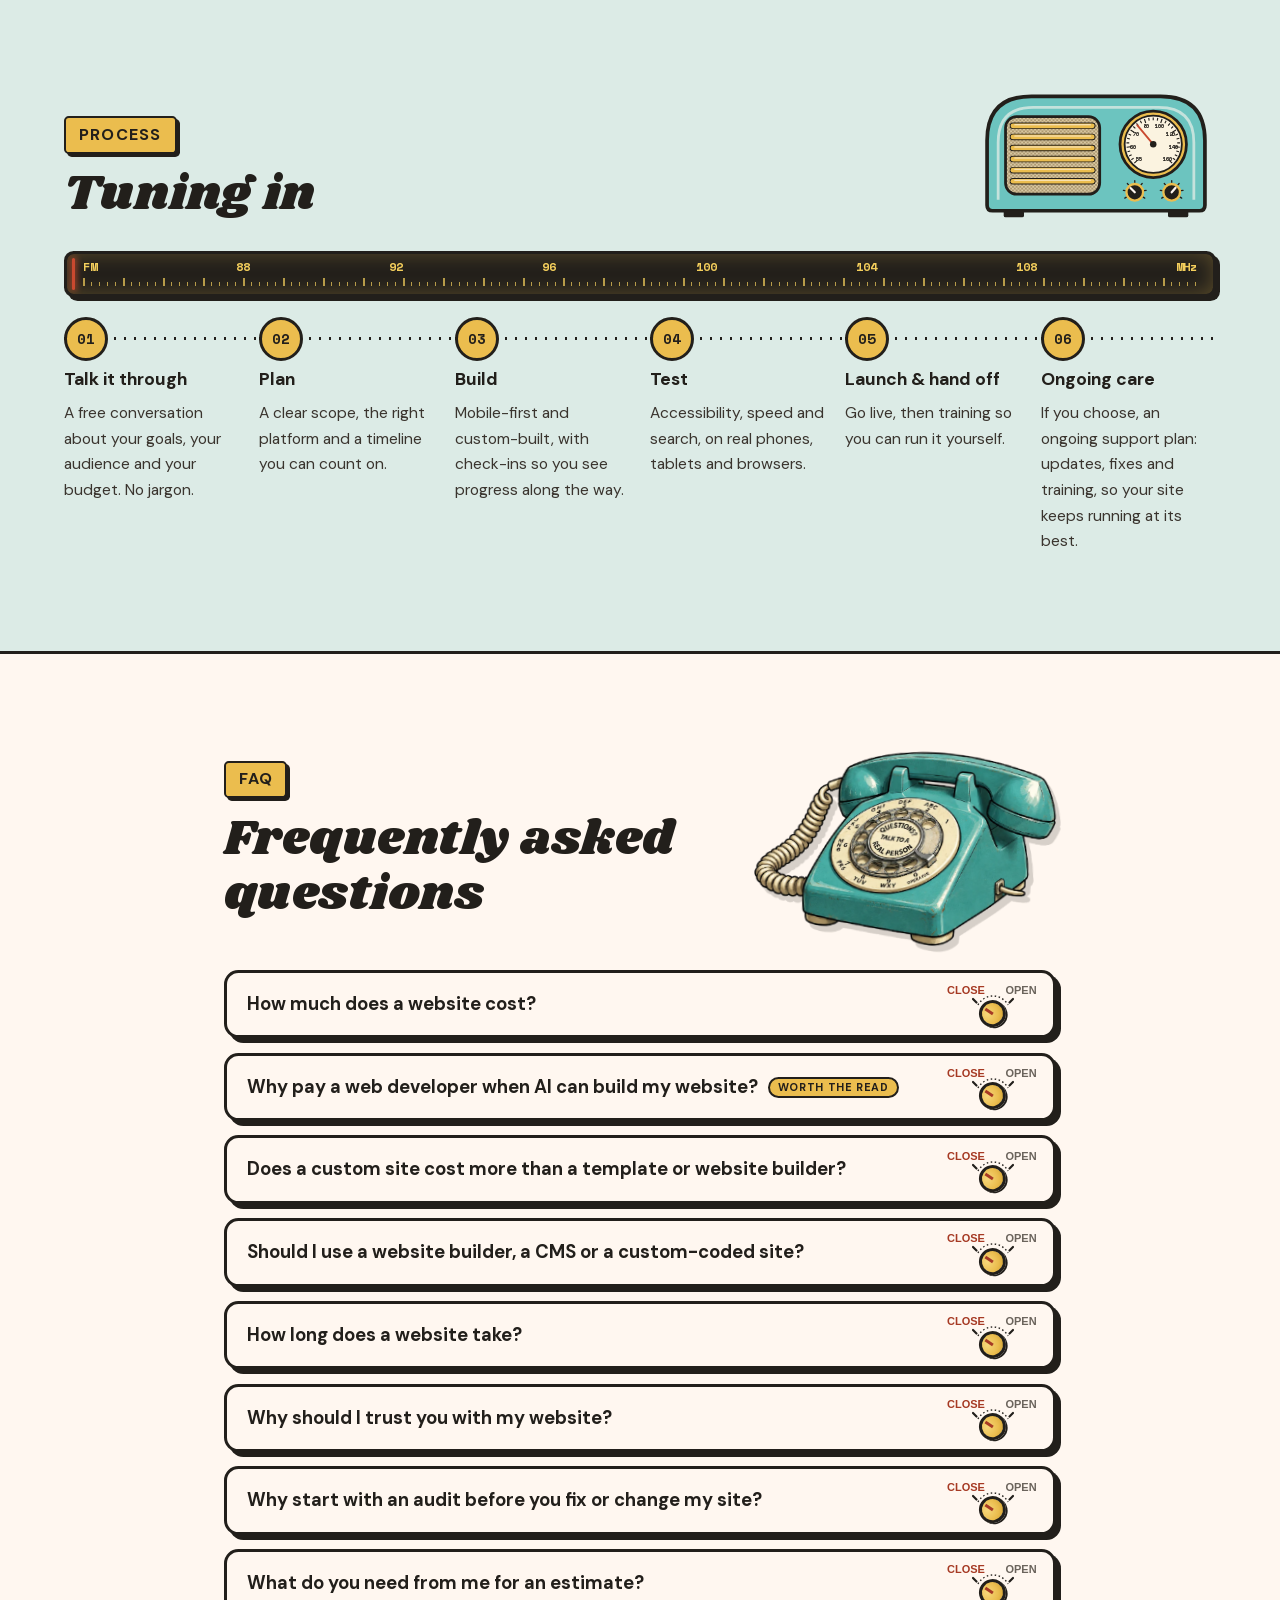
==== commit 433d02af: "Services: add business setup, merch and domains channels; new business setup page and FAQ entries" ====
--- a/index.html
+++ b/index.html
@@ -295,8 +295,8 @@
           <p class="section-lede">Pick a channel, or pick a few. Every project gets the same testing and the same straight answers.</p>
           </div>
         <div class="dial" role="radiogroup" aria-label="Channel dial: pick a service" style="--angle:27.69deg">
-          <svg class="dial-face" viewBox="0 0 200 200" aria-hidden="true" focusable="false"><circle cx="100" cy="100" r="98" fill="#1c1a18"/><circle cx="100" cy="100" r="94" fill="none" stroke="#c9c7c2" stroke-width="3"/><g fill="#8d8a84"><circle cx="121.3" cy="13.6" r="1.6"/><circle cx="159.0" cy="33.4" r="1.6"/><circle cx="183.2" cy="68.4" r="1.6"/><circle cx="188.4" cy="110.7" r="1.6"/><circle cx="173.2" cy="150.6" r="1.6"/><circle cx="141.4" cy="178.8" r="1.6"/><circle cx="100.0" cy="189.0" r="1.6"/><circle cx="58.6" cy="178.8" r="1.6"/><circle cx="26.8" cy="150.6" r="1.6"/><circle cx="11.6" cy="110.7" r="1.6"/><circle cx="16.8" cy="68.4" r="1.6"/><circle cx="41.0" cy="33.4" r="1.6"/><circle cx="78.7" cy="13.6" r="1.6"/></g><g class="dial-print" font-family="'Space Mono', monospace" font-weight="700" font-size="15" fill="#f4ebd9"><text x="81.8" y="173.8" text-anchor="middle" dominant-baseline="central">8</text><text x="49.6" y="156.9" text-anchor="middle" dominant-baseline="central">9</text><text x="28.9" y="126.9" text-anchor="middle" dominant-baseline="central">10</text><text x="24.6" y="90.8" text-anchor="middle" dominant-baseline="central">11</text><text x="37.5" y="56.8" text-anchor="middle" dominant-baseline="central">12</text><text x="64.7" y="32.7" text-anchor="middle" dominant-baseline="central">13</text><text x="100.0" y="24.0" text-anchor="middle" dominant-baseline="central">U</text></g><g class="dial-knob"><circle cx="103" cy="103" r="58" fill="#000" opacity=".45"/><circle cx="100" cy="100" r="58" fill="#a9a6a0" stroke="#1c1a18" stroke-width="2.5"/><g stroke="#6f6c66" stroke-width="2.2"><path d="M100.0 50.0L100.0 43.0"/><path d="M105.2 50.3L106.0 43.3"/><path d="M110.4 51.1L111.9 44.2"/><path d="M115.5 52.4L117.6 45.8"/><path d="M120.3 54.3L123.2 47.9"/><path d="M125.0 56.7L128.5 50.6"/><path d="M129.4 59.5L133.5 53.9"/><path d="M133.5 62.8L138.1 57.6"/><path d="M137.2 66.5L142.4 61.9"/><path d="M140.5 70.6L146.1 66.5"/><path d="M143.3 75.0L149.4 71.5"/><path d="M145.7 79.7L152.1 76.8"/><path d="M147.6 84.5L154.2 82.4"/><path d="M148.9 89.6L155.8 88.1"/><path d="M149.7 94.8L156.7 94.0"/><path d="M150.0 100.0L157.0 100.0"/><path d="M149.7 105.2L156.7 106.0"/><path d="M148.9 110.4L155.8 111.9"/><path d="M147.6 115.5L154.2 117.6"/><path d="M145.7 120.3L152.1 123.2"/><path d="M143.3 125.0L149.4 128.5"/><path d="M140.5 129.4L146.1 133.5"/><path d="M137.2 133.5L142.4 138.1"/><path d="M133.5 137.2L138.1 142.4"/><path d="M129.4 140.5L133.5 146.1"/><path d="M125.0 143.3L128.5 149.4"/><path d="M120.3 145.7L123.2 152.1"/><path d="M115.5 147.6L117.6 154.2"/><path d="M110.4 148.9L111.9 155.8"/><path d="M105.2 149.7L106.0 156.7"/><path d="M100.0 150.0L100.0 157.0"/><path d="M94.8 149.7L94.0 156.7"/><path d="M89.6 148.9L88.1 155.8"/><path d="M84.5 147.6L82.4 154.2"/><path d="M79.7 145.7L76.8 152.1"/><path d="M75.0 143.3L71.5 149.4"/><path d="M70.6 140.5L66.5 146.1"/><path d="M66.5 137.2L61.9 142.4"/><path d="M62.8 133.5L57.6 138.1"/><path d="M59.5 129.4L53.9 133.5"/><path d="M56.7 125.0L50.6 128.5"/><path d="M54.3 120.3L47.9 123.2"/><path d="M52.4 115.5L45.8 117.6"/><path d="M51.1 110.4L44.2 111.9"/><path d="M50.3 105.2L43.3 106.0"/><path d="M50.0 100.0L43.0 100.0"/><path d="M50.3 94.8L43.3 94.0"/><path d="M51.1 89.6L44.2 88.1"/><path d="M52.4 84.5L45.8 82.4"/><path d="M54.3 79.7L47.9 76.8"/><path d="M56.7 75.0L50.6 71.5"/><path d="M59.5 70.6L53.9 66.5"/><path d="M62.8 66.5L57.6 61.9"/><path d="M66.5 62.8L61.9 57.6"/><path d="M70.6 59.5L66.5 53.9"/><path d="M75.0 56.7L71.5 50.6"/><path d="M79.7 54.3L76.8 47.9"/><path d="M84.5 52.4L82.4 45.8"/><path d="M89.6 51.1L88.1 44.2"/><path d="M94.8 50.3L94.0 43.3"/></g><circle cx="100" cy="100" r="48" fill="#d9d6cf" stroke="#1c1a18" stroke-width="2"/></g><path d="M62 100a38 38 0 0 1 76 0" fill="none" stroke="#f4f2ee" stroke-width="5" opacity=".45" pointer-events="none"/><g class="dial-knob"><rect x="89" y="46" width="22" height="108" rx="11" fill="#2b2826" stroke="#1c1a18" stroke-width="2"/><rect x="94" y="52" width="5" height="96" rx="2.5" fill="#55514c"/><path d="M100 50V74" stroke="#ebbd4e" stroke-width="5" stroke-linecap="round"/></g></svg>
-          <button class="dial-ch" type="button" role="radio" tabindex="0" style="--a:27.69deg" data-angle="27.69" aria-controls="ch-2" aria-label="Channel 2: Custom-built, on the right platform" aria-checked="true">2</button><button class="dial-ch" type="button" role="radio" tabindex="-1" style="--a:55.38deg" data-angle="55.38" aria-controls="ch-3" aria-label="Channel 3: Online stores and member sites" aria-checked="false">3</button><button class="dial-ch" type="button" role="radio" tabindex="-1" style="--a:83.08deg" data-angle="83.08" aria-controls="ch-4" aria-label="Channel 4: Accessibility audits and fixes" aria-checked="false">4</button><button class="dial-ch" type="button" role="radio" tabindex="-1" style="--a:110.77deg" data-angle="110.77" aria-controls="ch-5" aria-label="Channel 5: Speed and search tune-ups" aria-checked="false">5</button><button class="dial-ch" type="button" role="radio" tabindex="-1" style="--a:138.46deg" data-angle="138.46" aria-controls="ch-6" aria-label="Channel 6: Launch and brand support" aria-checked="false">6</button><button class="dial-ch" type="button" role="radio" tabindex="-1" style="--a:166.15deg" data-angle="166.15" aria-controls="ch-7" aria-label="Channel 7: Care, training and consulting" aria-checked="false">7</button>
+          <svg class="dial-face" viewBox="0 0 200 200" aria-hidden="true" focusable="false"><circle cx="100" cy="100" r="98" fill="#1c1a18"/><circle cx="100" cy="100" r="94" fill="none" stroke="#c9c7c2" stroke-width="3"/><g fill="#8d8a84"><circle cx="121.3" cy="13.6" r="1.6"/><circle cx="159.0" cy="33.4" r="1.6"/><circle cx="183.2" cy="68.4" r="1.6"/><circle cx="188.4" cy="110.7" r="1.6"/><circle cx="173.2" cy="150.6" r="1.6"/><circle cx="141.4" cy="178.8" r="1.6"/><circle cx="100.0" cy="189.0" r="1.6"/><circle cx="58.6" cy="178.8" r="1.6"/><circle cx="26.8" cy="150.6" r="1.6"/><circle cx="11.6" cy="110.7" r="1.6"/><circle cx="16.8" cy="68.4" r="1.6"/><circle cx="41.0" cy="33.4" r="1.6"/><circle cx="78.7" cy="13.6" r="1.6"/></g><g class="dial-print" font-family="'Space Mono', monospace" font-weight="700" font-size="15" fill="#f4ebd9"><text x="24.6" y="90.8" text-anchor="middle" dominant-baseline="central">11</text><text x="37.5" y="56.8" text-anchor="middle" dominant-baseline="central">12</text><text x="64.7" y="32.7" text-anchor="middle" dominant-baseline="central">13</text><text x="100.0" y="24.0" text-anchor="middle" dominant-baseline="central">U</text></g><g class="dial-knob"><circle cx="103" cy="103" r="58" fill="#000" opacity=".45"/><circle cx="100" cy="100" r="58" fill="#a9a6a0" stroke="#1c1a18" stroke-width="2.5"/><g stroke="#6f6c66" stroke-width="2.2"><path d="M100.0 50.0L100.0 43.0"/><path d="M105.2 50.3L106.0 43.3"/><path d="M110.4 51.1L111.9 44.2"/><path d="M115.5 52.4L117.6 45.8"/><path d="M120.3 54.3L123.2 47.9"/><path d="M125.0 56.7L128.5 50.6"/><path d="M129.4 59.5L133.5 53.9"/><path d="M133.5 62.8L138.1 57.6"/><path d="M137.2 66.5L142.4 61.9"/><path d="M140.5 70.6L146.1 66.5"/><path d="M143.3 75.0L149.4 71.5"/><path d="M145.7 79.7L152.1 76.8"/><path d="M147.6 84.5L154.2 82.4"/><path d="M148.9 89.6L155.8 88.1"/><path d="M149.7 94.8L156.7 94.0"/><path d="M150.0 100.0L157.0 100.0"/><path d="M149.7 105.2L156.7 106.0"/><path d="M148.9 110.4L155.8 111.9"/><path d="M147.6 115.5L154.2 117.6"/><path d="M145.7 120.3L152.1 123.2"/><path d="M143.3 125.0L149.4 128.5"/><path d="M140.5 129.4L146.1 133.5"/><path d="M137.2 133.5L142.4 138.1"/><path d="M133.5 137.2L138.1 142.4"/><path d="M129.4 140.5L133.5 146.1"/><path d="M125.0 143.3L128.5 149.4"/><path d="M120.3 145.7L123.2 152.1"/><path d="M115.5 147.6L117.6 154.2"/><path d="M110.4 148.9L111.9 155.8"/><path d="M105.2 149.7L106.0 156.7"/><path d="M100.0 150.0L100.0 157.0"/><path d="M94.8 149.7L94.0 156.7"/><path d="M89.6 148.9L88.1 155.8"/><path d="M84.5 147.6L82.4 154.2"/><path d="M79.7 145.7L76.8 152.1"/><path d="M75.0 143.3L71.5 149.4"/><path d="M70.6 140.5L66.5 146.1"/><path d="M66.5 137.2L61.9 142.4"/><path d="M62.8 133.5L57.6 138.1"/><path d="M59.5 129.4L53.9 133.5"/><path d="M56.7 125.0L50.6 128.5"/><path d="M54.3 120.3L47.9 123.2"/><path d="M52.4 115.5L45.8 117.6"/><path d="M51.1 110.4L44.2 111.9"/><path d="M50.3 105.2L43.3 106.0"/><path d="M50.0 100.0L43.0 100.0"/><path d="M50.3 94.8L43.3 94.0"/><path d="M51.1 89.6L44.2 88.1"/><path d="M52.4 84.5L45.8 82.4"/><path d="M54.3 79.7L47.9 76.8"/><path d="M56.7 75.0L50.6 71.5"/><path d="M59.5 70.6L53.9 66.5"/><path d="M62.8 66.5L57.6 61.9"/><path d="M66.5 62.8L61.9 57.6"/><path d="M70.6 59.5L66.5 53.9"/><path d="M75.0 56.7L71.5 50.6"/><path d="M79.7 54.3L76.8 47.9"/><path d="M84.5 52.4L82.4 45.8"/><path d="M89.6 51.1L88.1 44.2"/><path d="M94.8 50.3L94.0 43.3"/></g><circle cx="100" cy="100" r="48" fill="#d9d6cf" stroke="#1c1a18" stroke-width="2"/></g><path d="M62 100a38 38 0 0 1 76 0" fill="none" stroke="#f4f2ee" stroke-width="5" opacity=".45" pointer-events="none"/><g class="dial-knob"><rect x="89" y="46" width="22" height="108" rx="11" fill="#2b2826" stroke="#1c1a18" stroke-width="2"/><rect x="94" y="52" width="5" height="96" rx="2.5" fill="#55514c"/><path d="M100 50V74" stroke="#ebbd4e" stroke-width="5" stroke-linecap="round"/></g></svg>
+          <button class="dial-ch" type="button" role="radio" tabindex="0" style="--a:27.69deg" data-angle="27.69" aria-controls="ch-2" aria-label="Channel 2: Custom-built, on the right platform" aria-checked="true">2</button><button class="dial-ch" type="button" role="radio" tabindex="-1" style="--a:55.38deg" data-angle="55.38" aria-controls="ch-3" aria-label="Channel 3: Online stores and member sites" aria-checked="false">3</button><button class="dial-ch" type="button" role="radio" tabindex="-1" style="--a:83.08deg" data-angle="83.08" aria-controls="ch-4" aria-label="Channel 4: Accessibility audits and fixes" aria-checked="false">4</button><button class="dial-ch" type="button" role="radio" tabindex="-1" style="--a:110.77deg" data-angle="110.77" aria-controls="ch-5" aria-label="Channel 5: Speed and search tune-ups" aria-checked="false">5</button><button class="dial-ch" type="button" role="radio" tabindex="-1" style="--a:138.46deg" data-angle="138.46" aria-controls="ch-6" aria-label="Channel 6: Branding and print" aria-checked="false">6</button><button class="dial-ch" type="button" role="radio" tabindex="-1" style="--a:166.15deg" data-angle="166.15" aria-controls="ch-7" aria-label="Channel 7: Care, training and consulting" aria-checked="false">7</button><button class="dial-ch" type="button" role="radio" tabindex="-1" style="--a:193.85deg" data-angle="193.85" aria-controls="ch-8" aria-label="Channel 8: From idea to open for business" aria-checked="false">8</button><button class="dial-ch" type="button" role="radio" tabindex="-1" style="--a:221.54deg" data-angle="221.54" aria-controls="ch-9" aria-label="Channel 9: Merch, made for you" aria-checked="false">9</button><button class="dial-ch" type="button" role="radio" tabindex="-1" style="--a:249.23deg" data-angle="249.23" aria-controls="ch-10" aria-label="Channel 10: Domains, hosting and email" aria-checked="false">10</button>
         </div>
         </div>
         <ul class="channel-grid">
@@ -322,13 +322,28 @@
           </li>
           <li class="channel" id="ch-6">
             <span class="channel-num" aria-hidden="true">CH 6</span>
-            <h3>Launch &amp; brand support</h3>
-            <p>Domains, hosting, email setup, logos, brand guides and marketing graphics. The behind-the-scenes stuff that trips people up.</p>
+            <h3>Branding &amp; print</h3>
+            <p>Logos, brand guides and marketing graphics, plus the print pieces that go with them: business cards, flyers and posters. One look that carries from your website to your storefront.</p>
           </li>
           <li class="channel" id="ch-7">
             <span class="channel-num" aria-hidden="true">CH 7</span>
             <h3>Care, training &amp; consulting</h3>
             <p>Updates, troubleshooting, one-on-one training and support over phone, email, text and virtual video meetings, where I walk you through your own site until you're comfortable running it. You stay in control of your website, with help when you need it. Already have a site I didn't build? I can fix problems on it too. I first learn how it's put together, so a fix doesn't break something else, and quote the work before I start.</p>
+          </li>
+          <li class="channel" id="ch-8">
+            <span class="channel-num" aria-hidden="true">CH 8</span>
+            <h3>From idea to open for business</h3>
+            <p>Have an idea but no clue where to start? I help you turn it into a real business: the name, the brand, a domain, professional email, the accounts you need and a website, step by step. I share what I've learned setting up businesses of my own. I'm not a lawyer and don't give legal advice; when you need one, I'll tell you. <a href="business-setup-help-seattle.html">More about business setup</a></p>
+          </li>
+          <li class="channel" id="ch-9">
+            <span class="channel-num" aria-hidden="true">CH 9</span>
+            <h3>Merch, made for you</h3>
+            <p>Shirts, hats, stickers and more with your brand on them. I can set up a print-on-demand shop for you, or work with local screen printers to get your merch made. Or I can guide you through doing it yourself.</p>
+          </li>
+          <li class="channel" id="ch-10">
+            <span class="channel-num" aria-hidden="true">CH 10</span>
+            <h3>Domains, hosting &amp; email</h3>
+            <p>Your domain, hosting and business email, set up right and kept in your name. I handle DNS records, moving to a new host, email that lands in spam, and untangling accounts set up years ago by someone who's no longer around.</p>
           </li>
         </ul>
 
@@ -888,6 +903,16 @@
               <p>Often, yes. Wix, Squarespace, WordPress, Webflow, Joomla or another CMS: I'm flexible and can work with whatever your site runs on. What's possible depends on the platform. Some, like WordPress and Joomla, give full control over the code, while hosted builders like Squarespace, Wix and Webflow limit how much anyone can change. A free site check is a good way to find out what's possible with yours.</p>
             </div>
           </details>
+          <details class="faq"><summary>I only have an idea. Can you help me get started?</summary>
+            <div class="faq-a">
+              <p>Yes. You don't need a logo, a name or a plan before we talk. I help you turn an idea into a real business step by step: the name, the brand, a domain, professional email, the accounts you need and a website. You can pick just the pieces you want help with. <a href="business-setup-help-seattle.html">More about business setup</a></p>
+            </div>
+          </details>
+          <details class="faq"><summary>Do you give legal advice?</summary>
+            <div class="faq-a">
+              <p>No. I'm not a lawyer, and nothing I share is legal advice. I can tell you what worked for me when I set up my own businesses and point out when it's time to talk to a lawyer or an accountant. For legal or tax decisions, please consult a qualified professional.</p>
+            </div>
+          </details>
           <details class="faq"><summary>Do you offer updates and support after launch?</summary>
             <div class="faq-a">
               <p>Yes. Ongoing support is quoted separately from the build, so you can choose what makes sense for you. For longer-term help, I offer a retainer that covers maintenance, security updates, bug fixes and advice. Ongoing support needs vary a lot from one client to the next, so a flat rate rarely fits the work. Support plans run for 6 or 12 months, and the 12-month plan costs less per month. Reach out and we can talk through what you need.</p>
@@ -1101,7 +1126,7 @@
       <p class="footer-brand">Analog Artifact<br> Web Works</p>
       <p class="footer-role">Web development &amp; consulting</p>
       <p class="footer-logo"><span class="fl-old">Analog soul</span><span class="visually-hidden">, </span><span class="fl-rule" aria-hidden="true">✦</span><span class="fl-new">digital solutions</span></p>
-      <nav class="footer-more" aria-label="More about my services"><a href="small-business-websites-seattle.html">Small business websites</a><a href="accessibility-audits-seattle.html">Accessibility audits</a><a href="nonprofit-websites.html">Nonprofit websites</a><a href="websites-for-auto-repair-shops.html">Auto repair shop websites</a><a href="wix-squarespace-wordpress-help.html">Wix, Squarespace &amp; WordPress help</a><a href="ai-website-builder-vs-web-developer.html">AI website builders</a></nav>
+      <nav class="footer-more" aria-label="More about my services"><a href="small-business-websites-seattle.html">Small business websites</a><a href="accessibility-audits-seattle.html">Accessibility audits</a><a href="nonprofit-websites.html">Nonprofit websites</a><a href="websites-for-auto-repair-shops.html">Auto repair shop websites</a><a href="business-setup-help-seattle.html">Business setup help</a><a href="wix-squarespace-wordpress-help.html">Wix, Squarespace &amp; WordPress help</a><a href="ai-website-builder-vs-web-developer.html">AI website builders</a></nav>
       <p class="footer-small">Custom-built. Tested on real devices. &copy; 2026 Analog Artifact Web Works</p>
     </div>
   </footer>
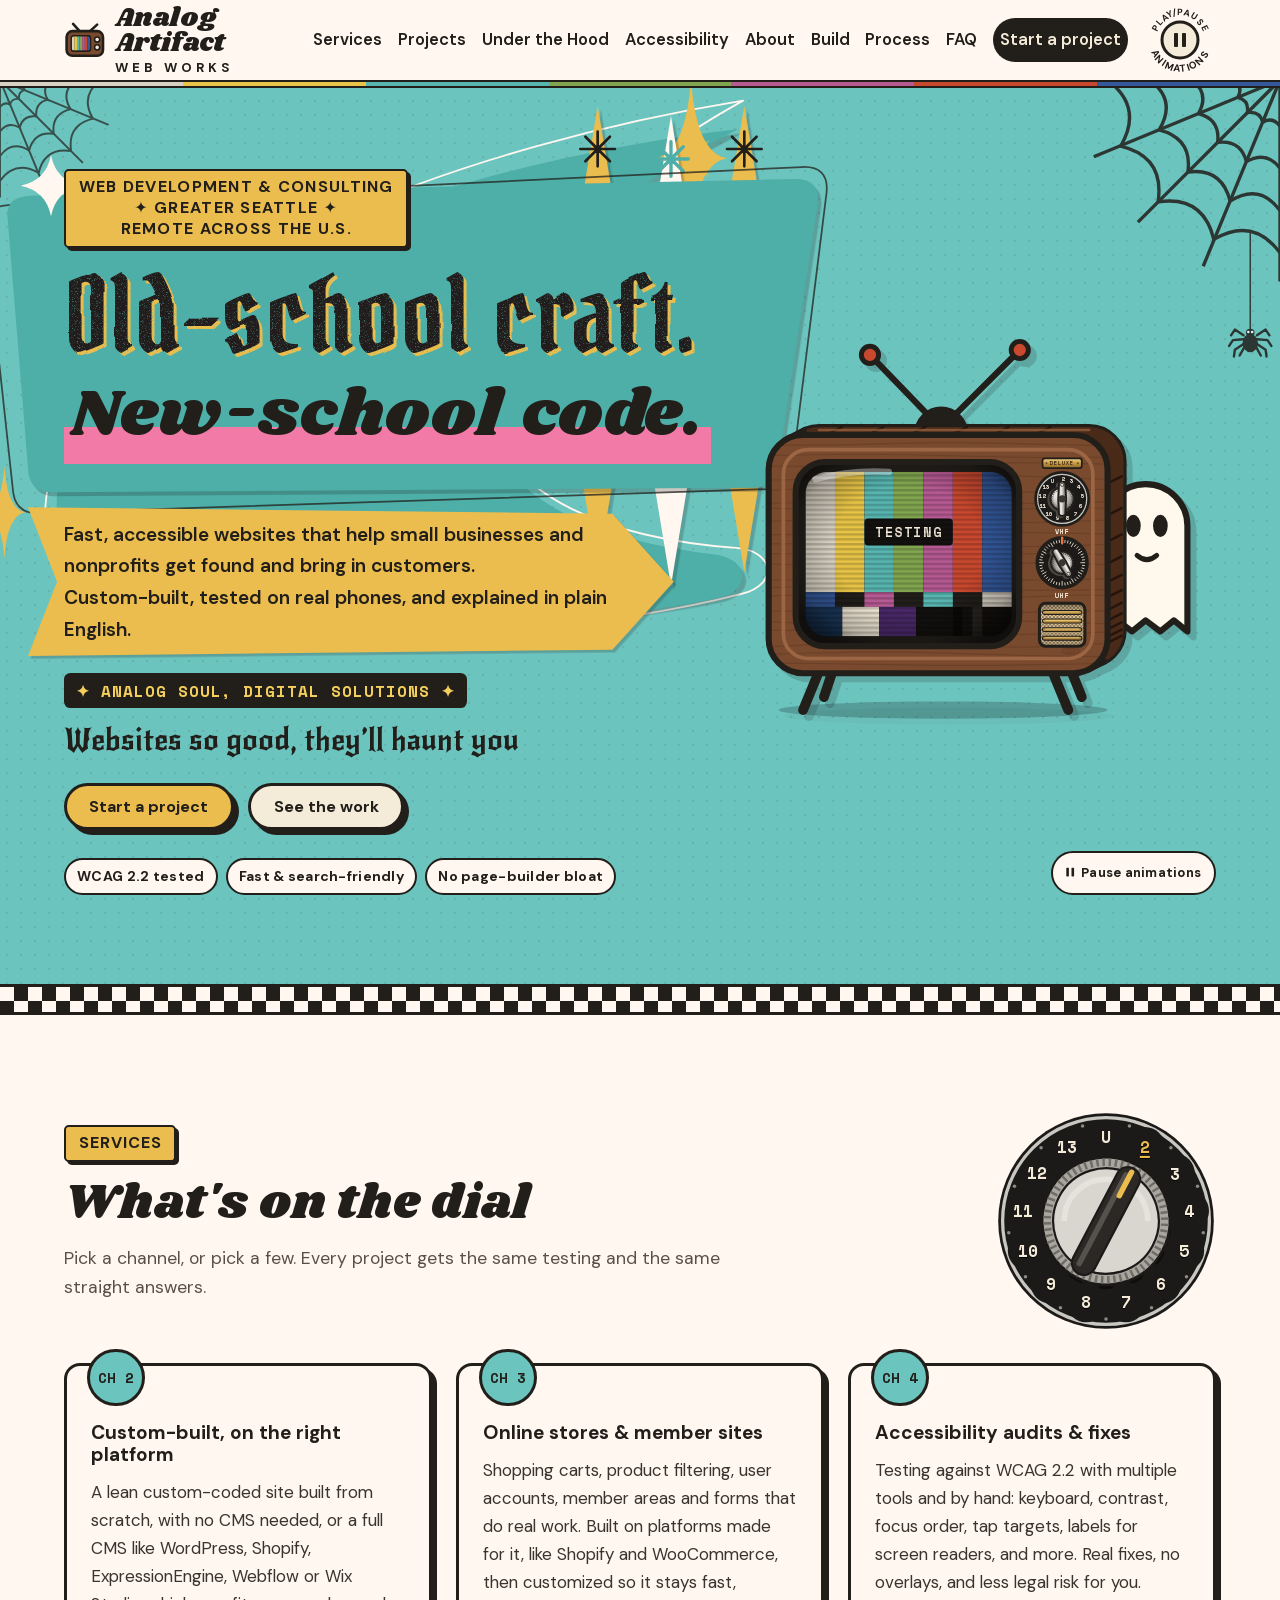
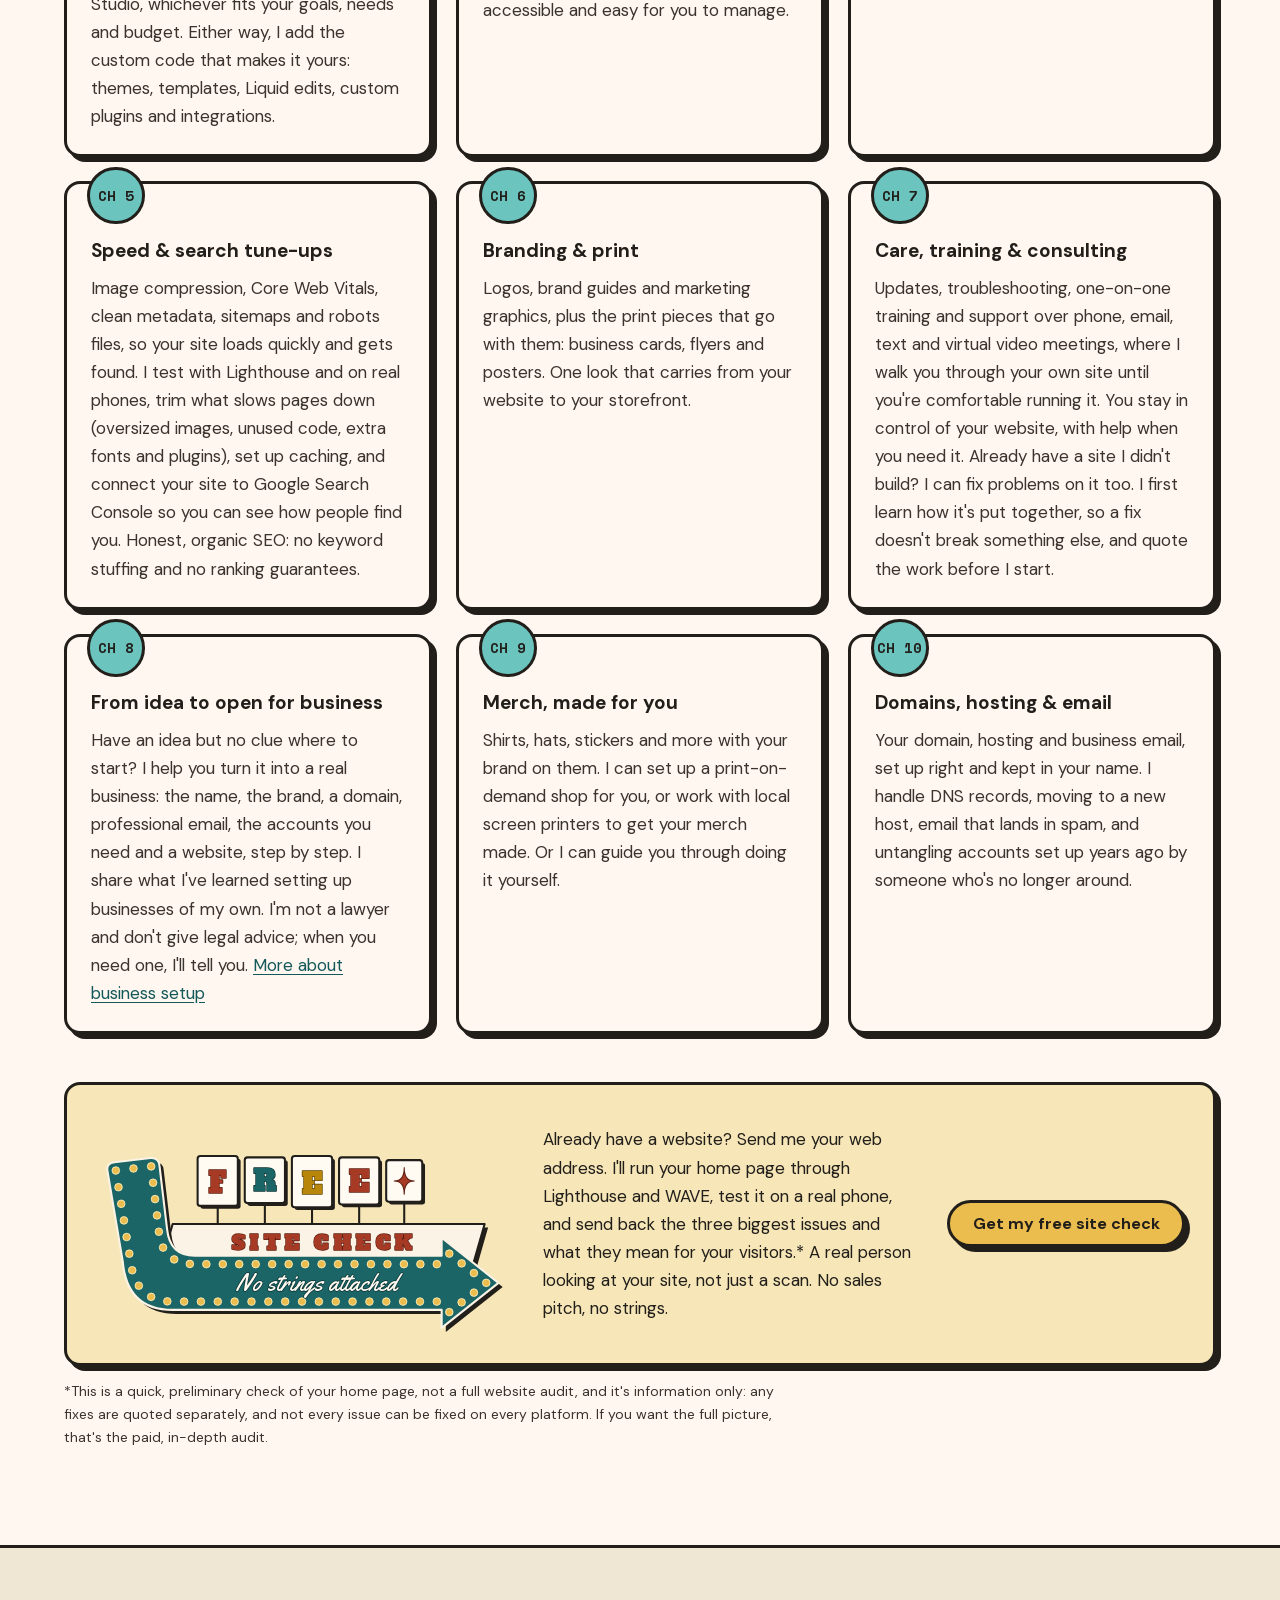
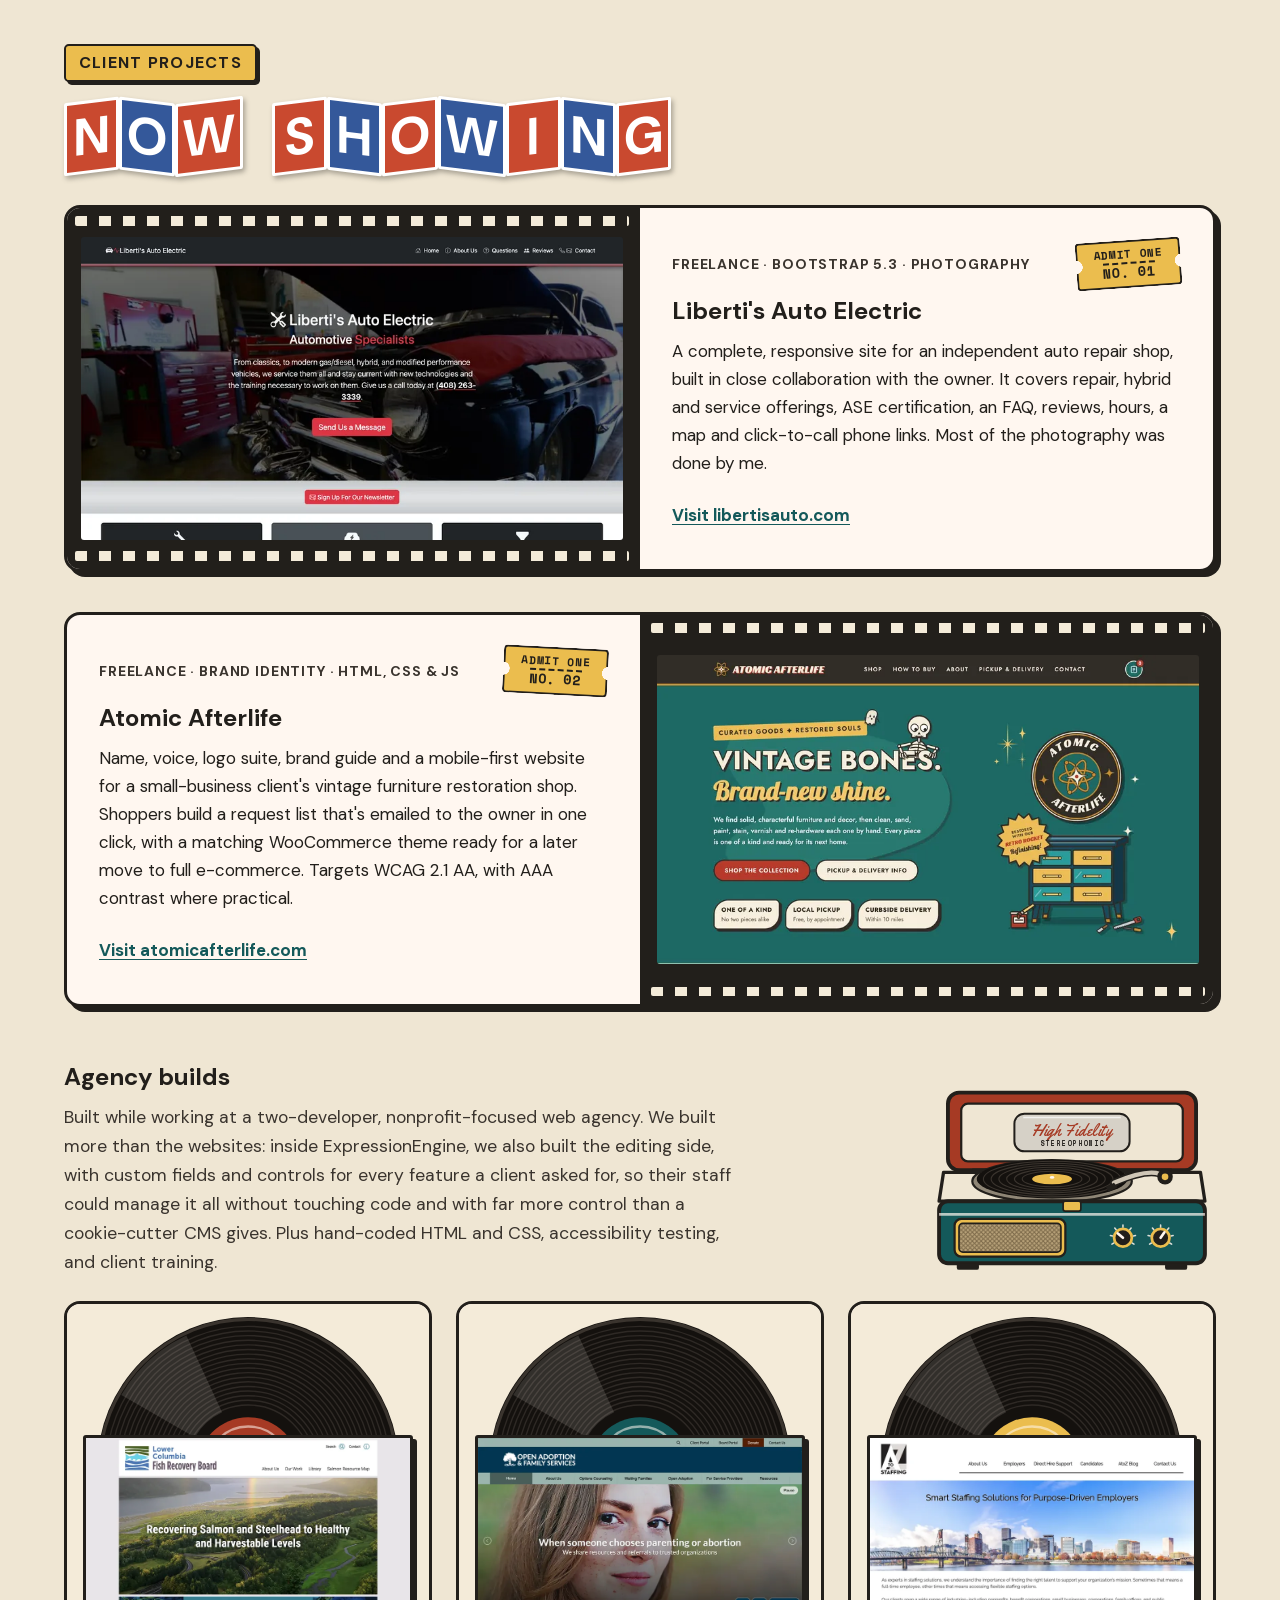
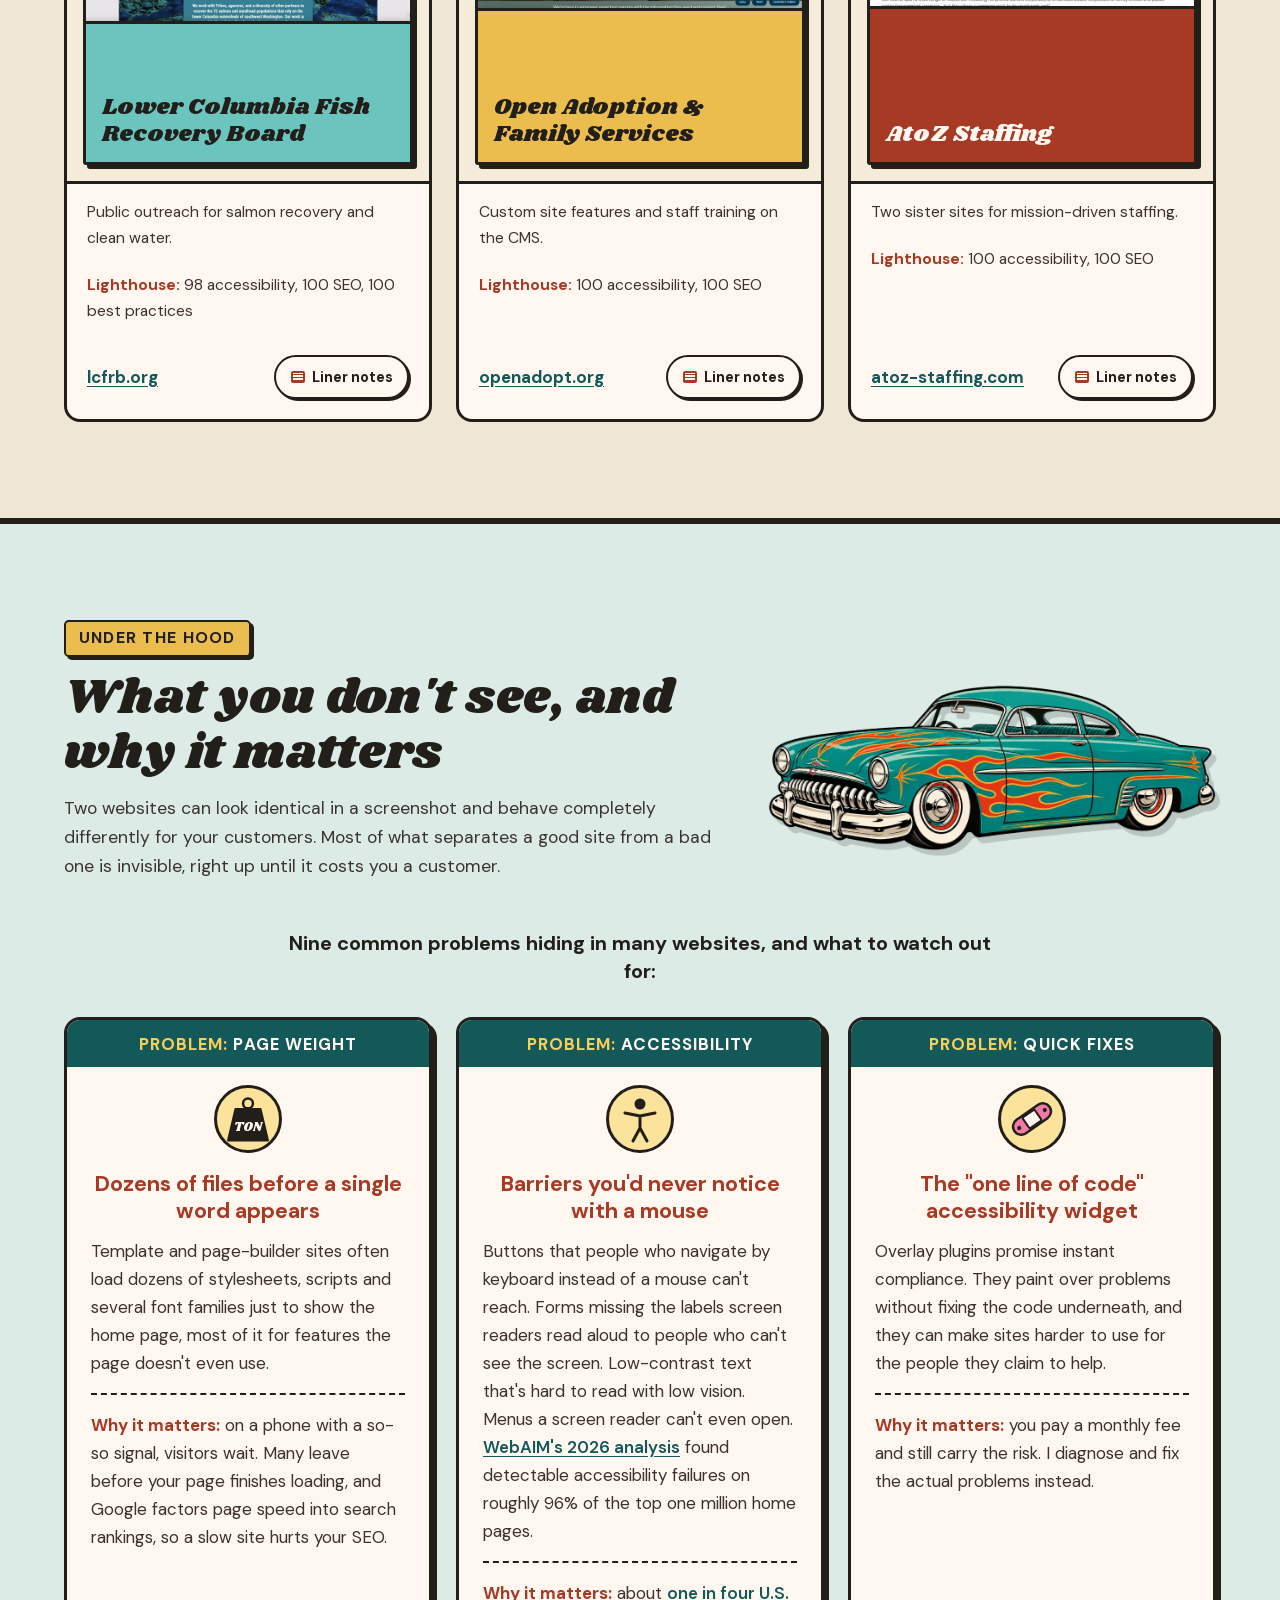
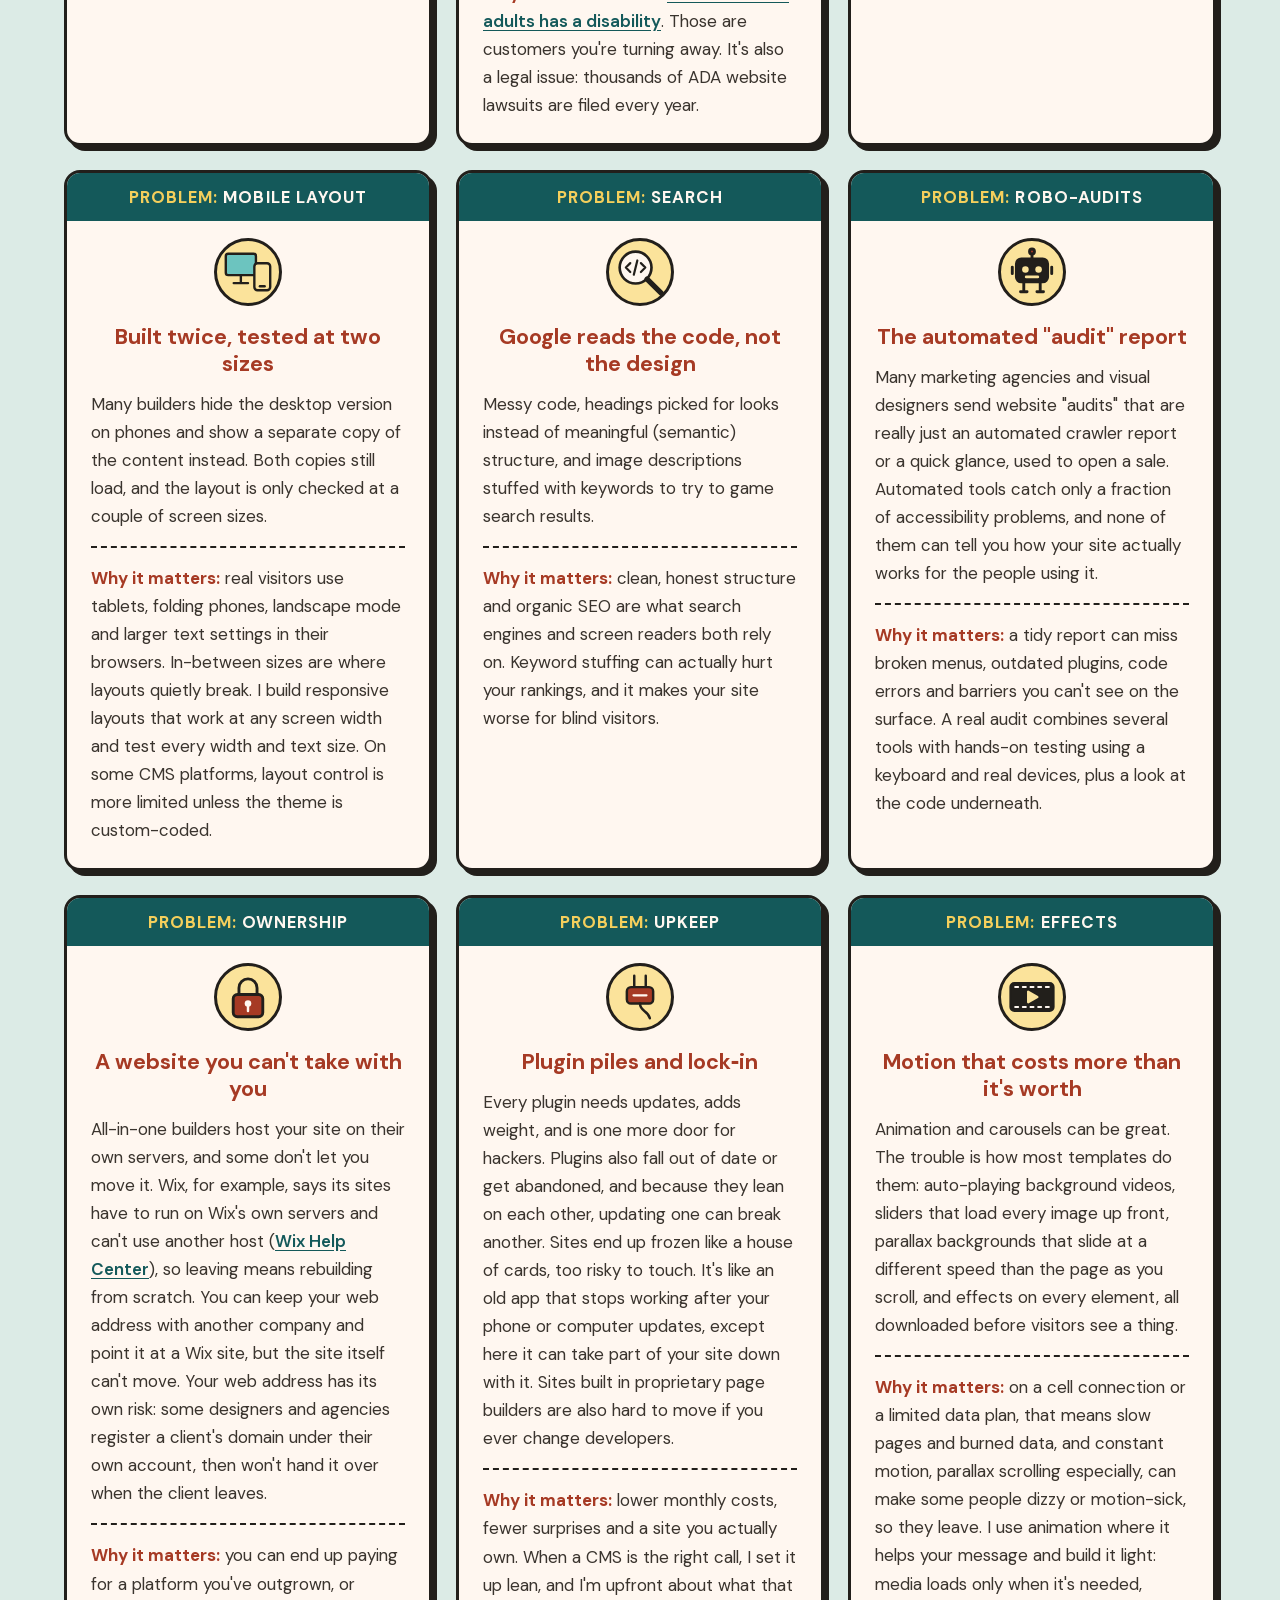
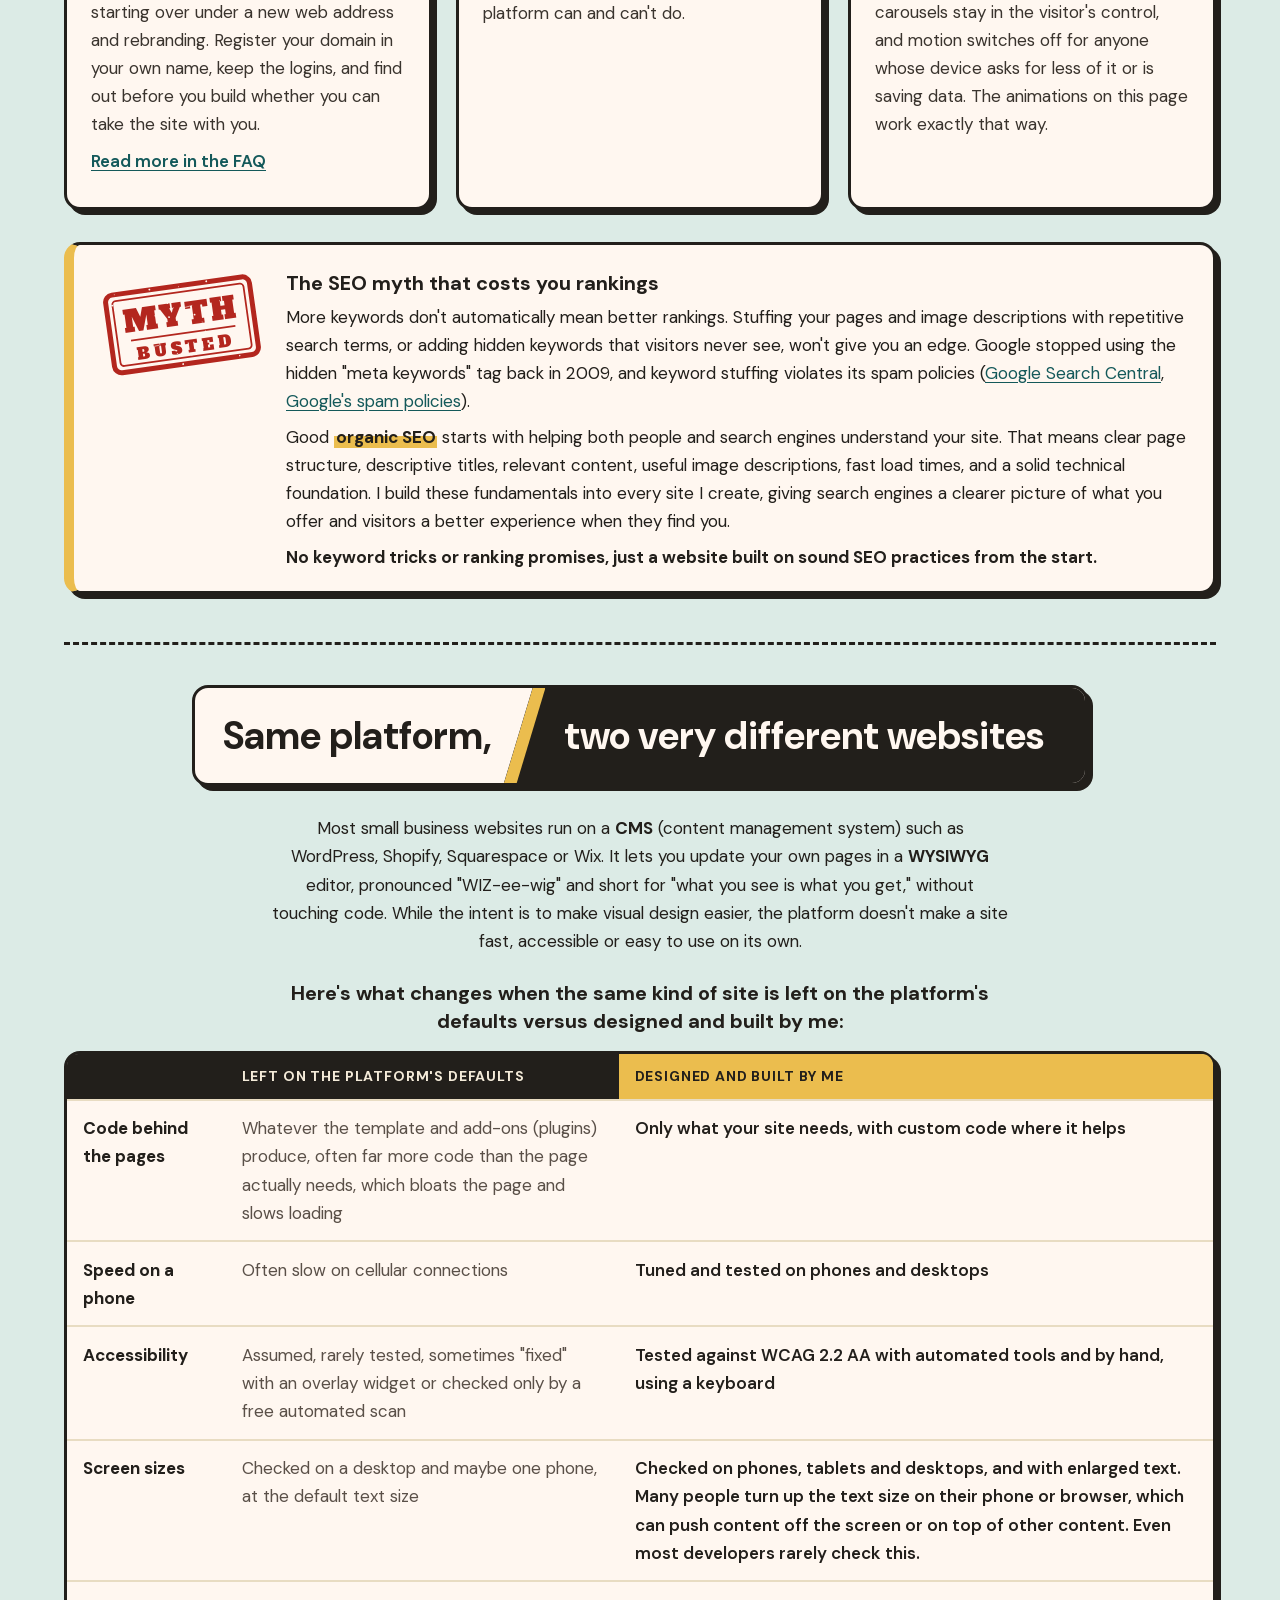
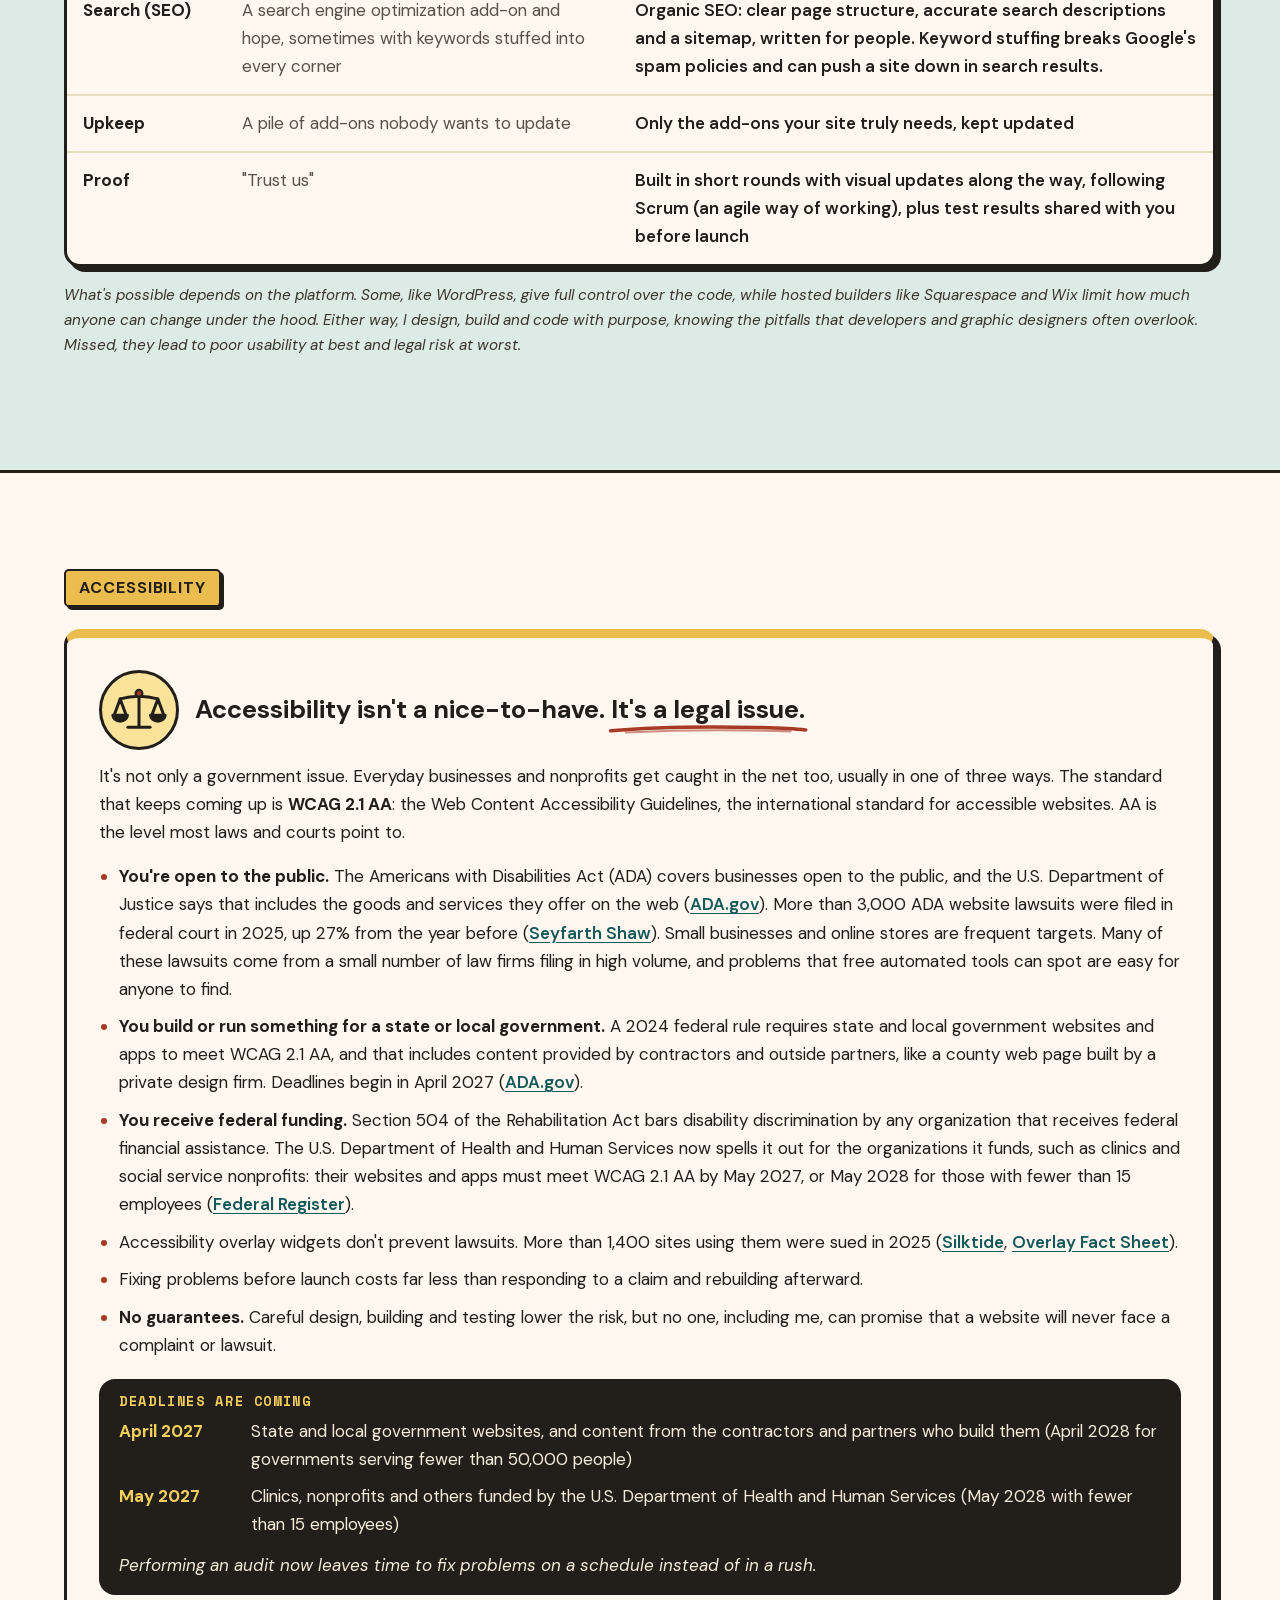
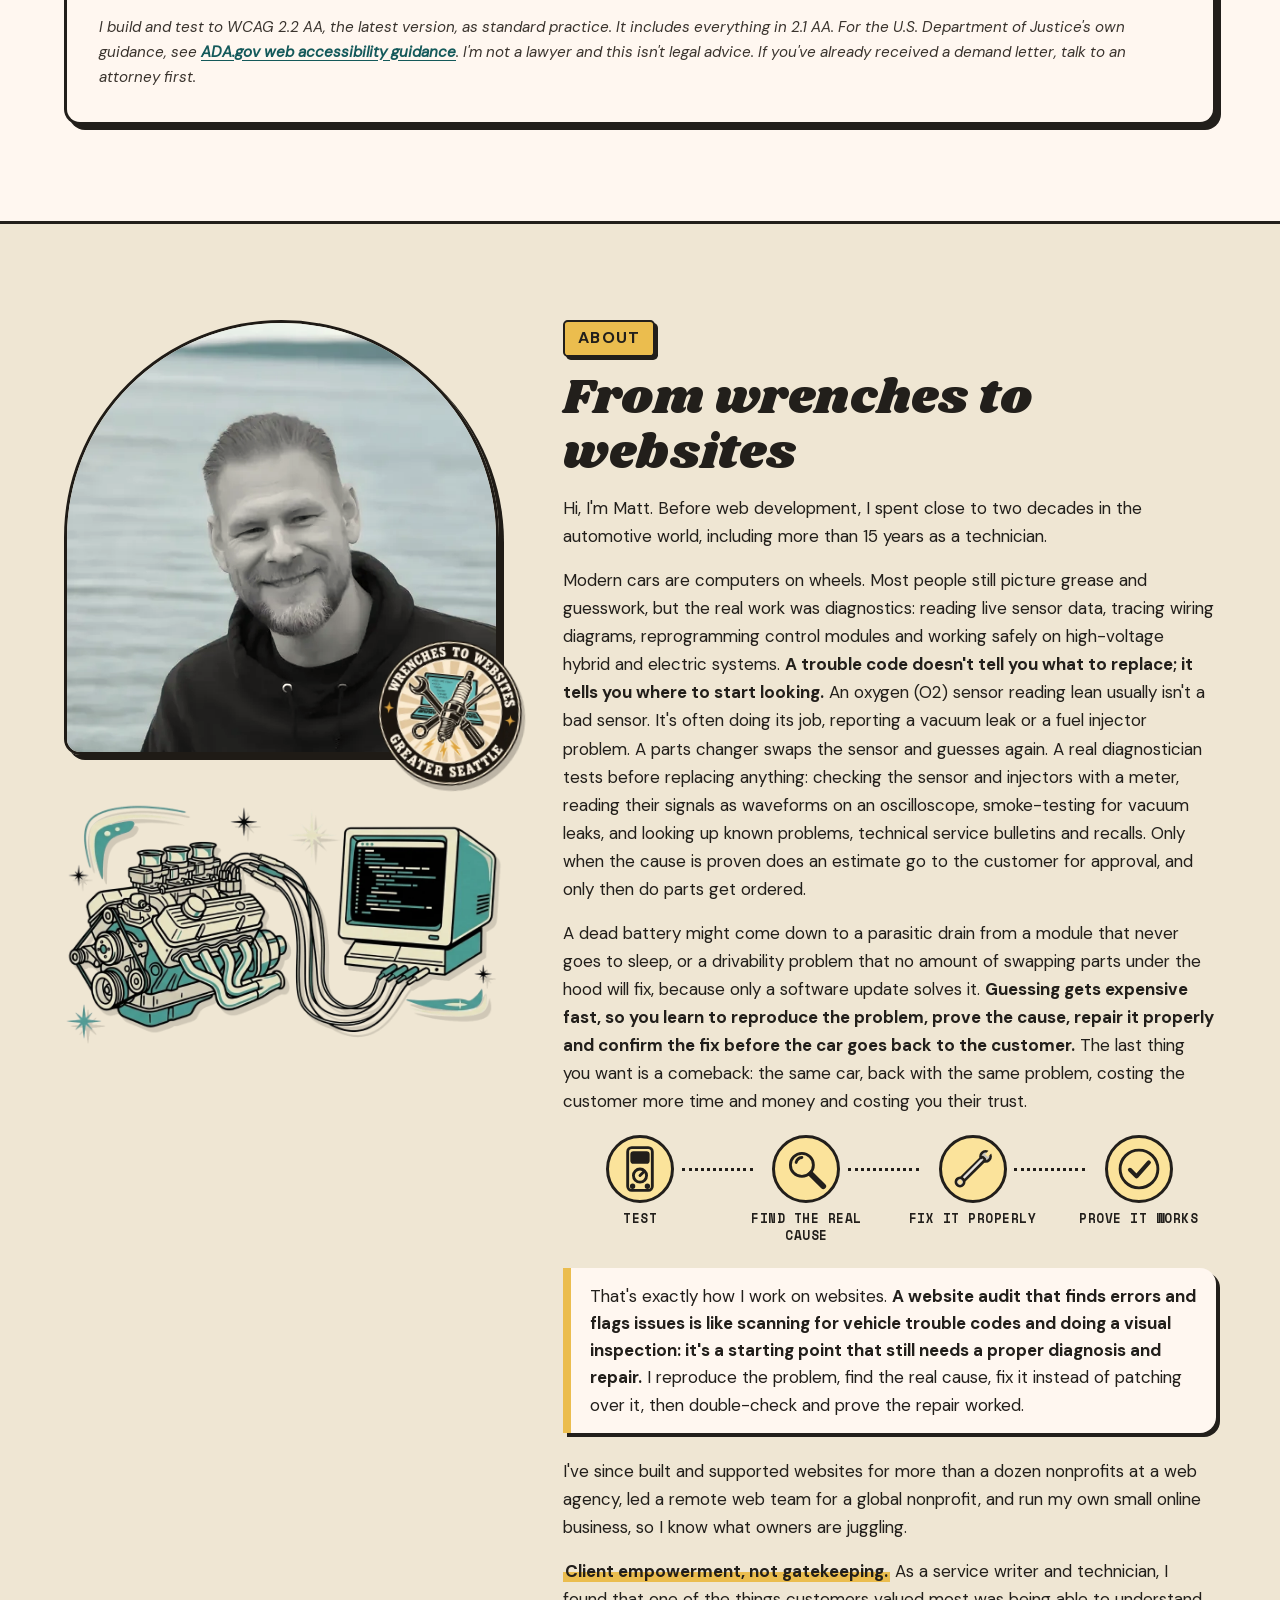
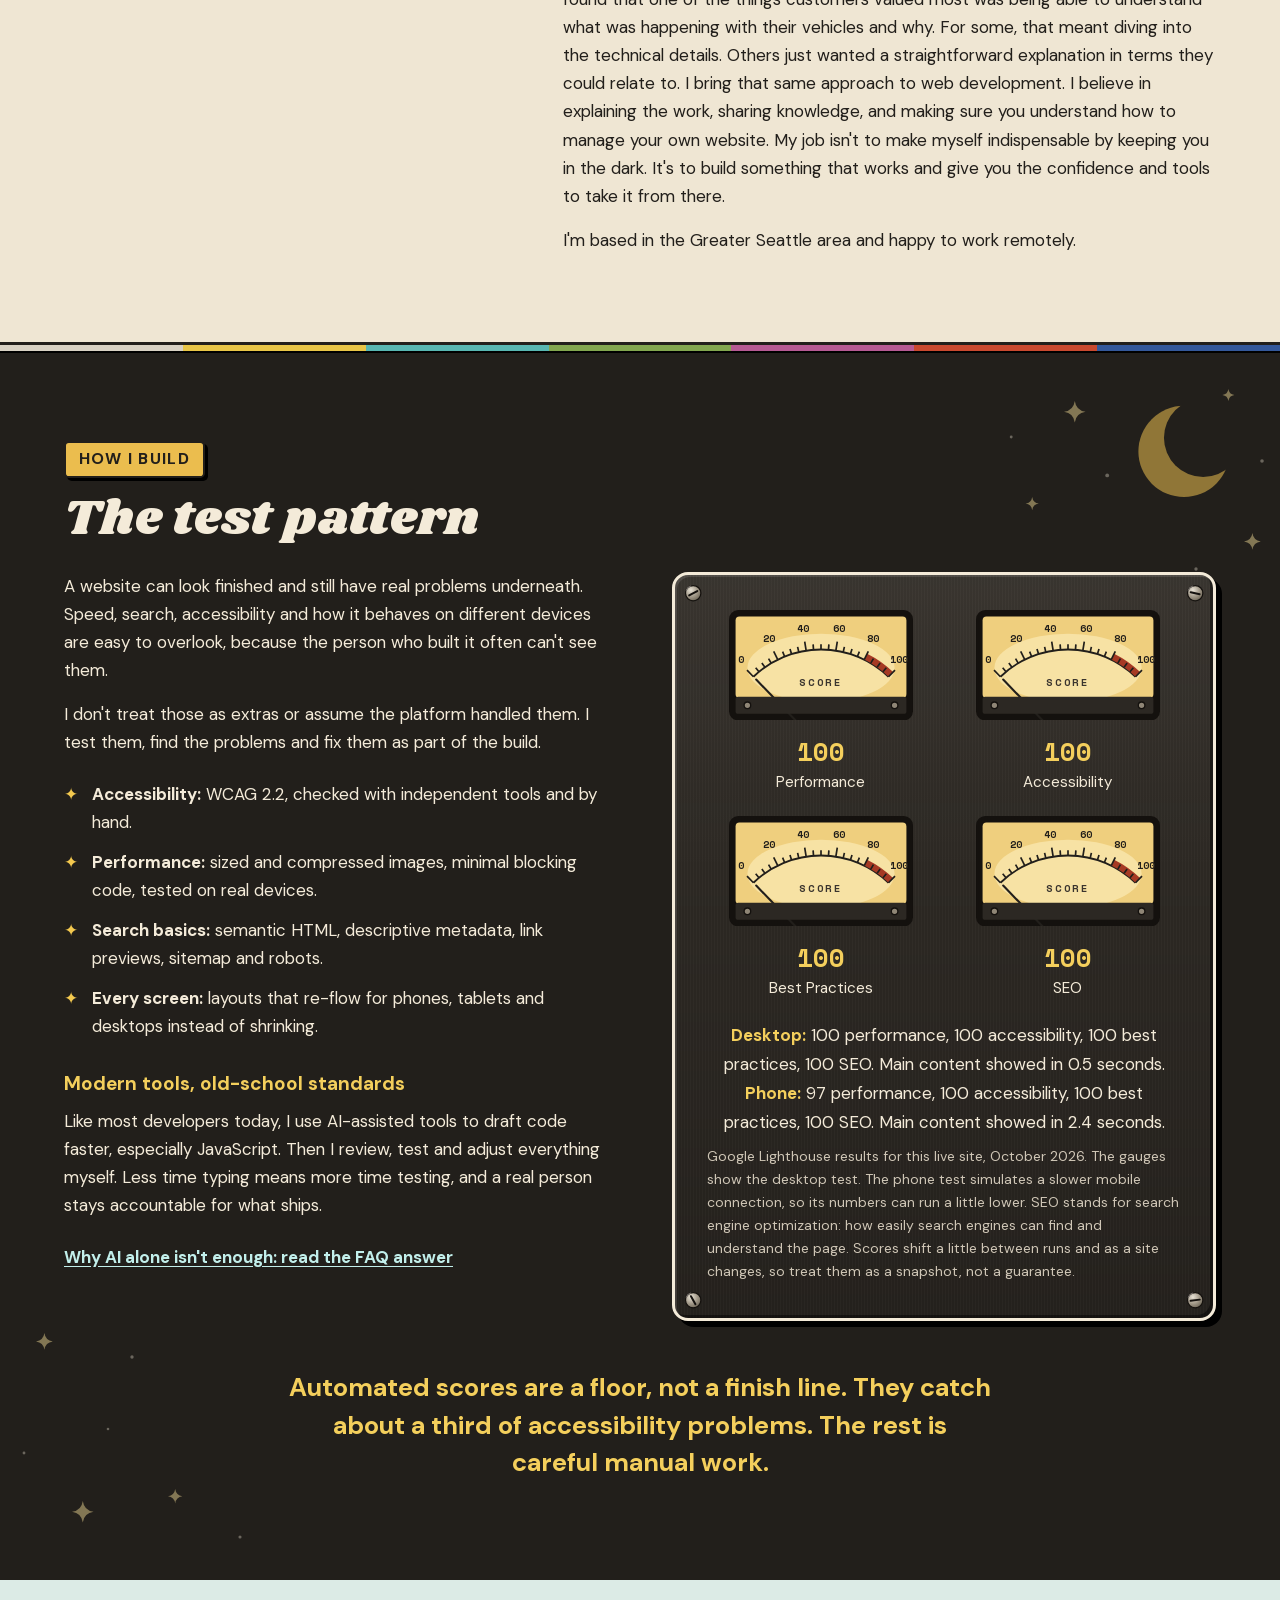
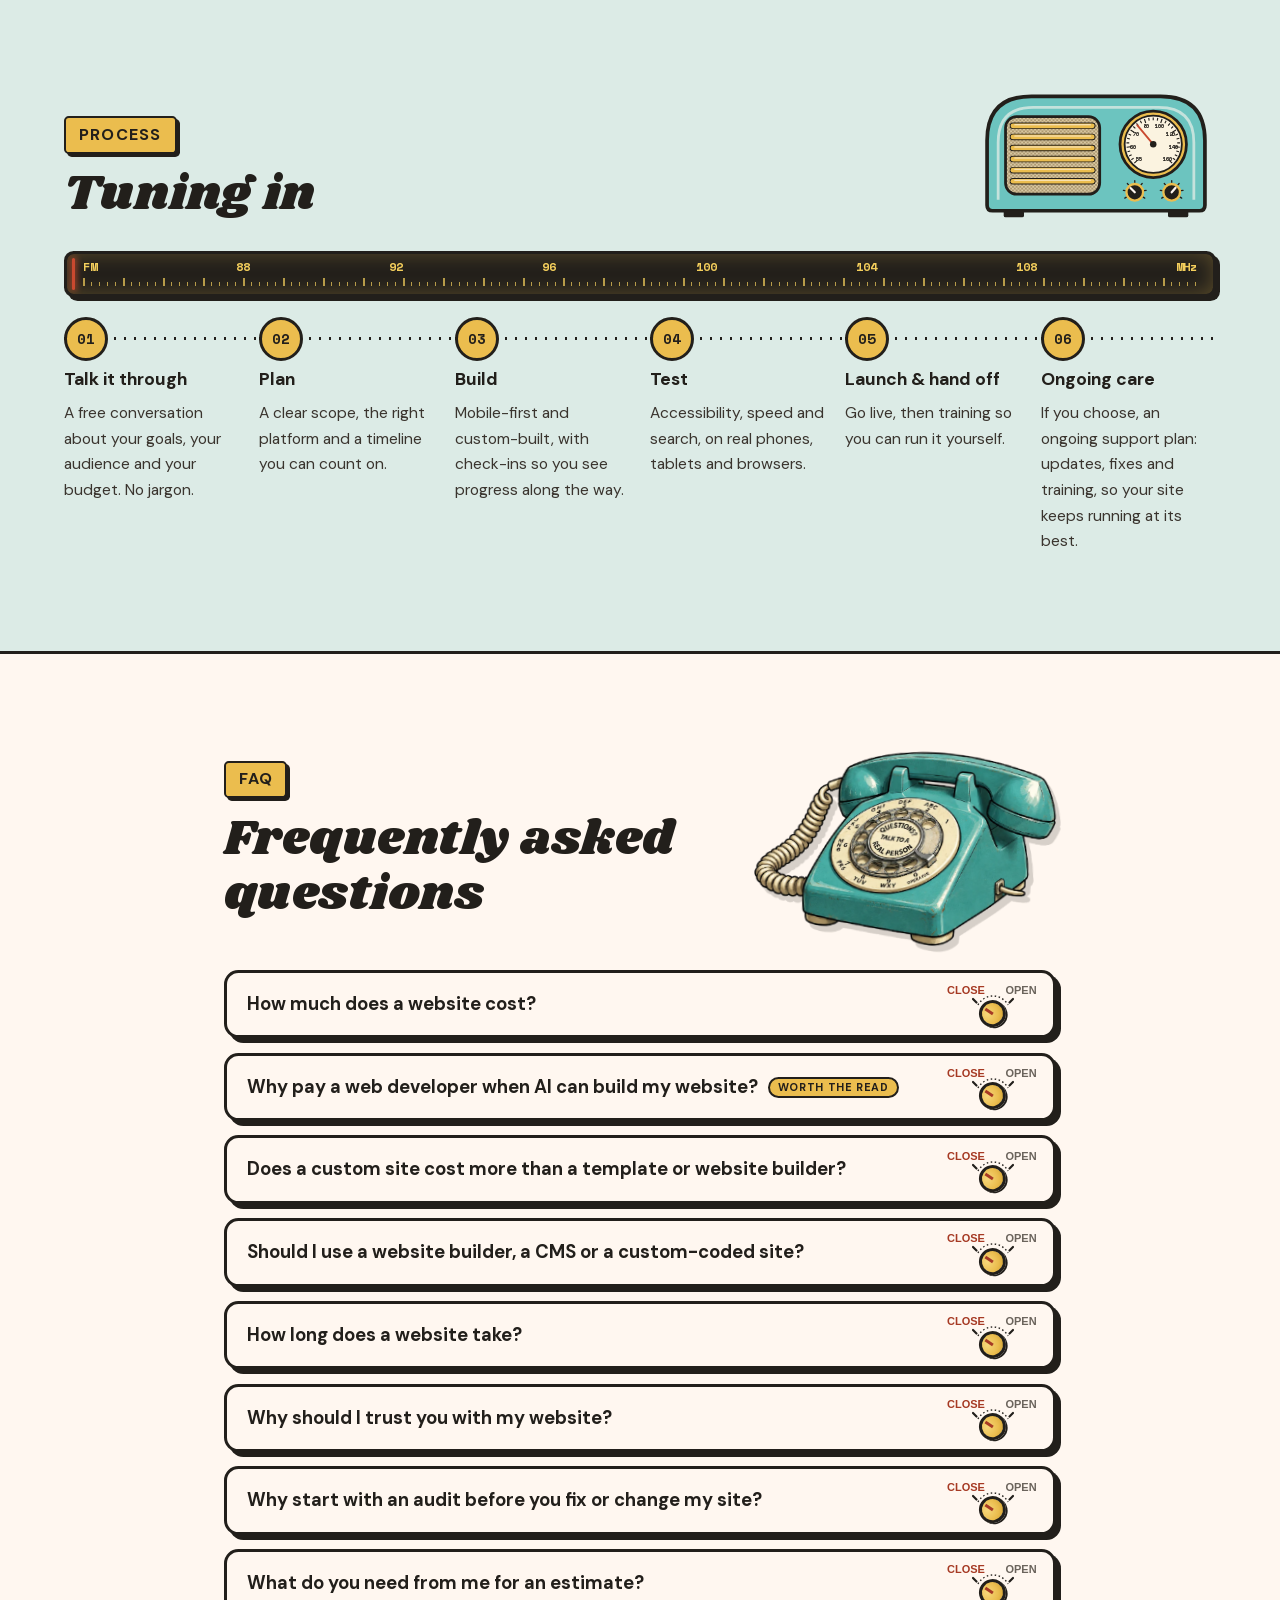
==== commit 891ec56d: "Footer service links 4 + 3; more detail on the speed and search card" ====
--- a/index.html
+++ b/index.html
@@ -25,7 +25,7 @@
   <link rel="preload" href="fonts/pirata-one-normal-400.woff2" as="font" type="font/woff2" crossorigin>
   <link rel="preload" href="fonts/new-rocker-normal-400.woff2" as="font" type="font/woff2" crossorigin>
   <link rel="preload" href="fonts/space-mono-normal-700.woff2" as="font" type="font/woff2" crossorigin>
-  <link rel="stylesheet" href="styles.css?v=298">
+  <link rel="stylesheet" href="styles.css?v=300">
 <script>try{var d=document.documentElement,rm=matchMedia("(prefers-reduced-motion: reduce)").matches,pz=localStorage.getItem("motion")==="paused";if(pz)d.classList.add("motion-paused");if(!rm&&!pz)d.classList.add("room-intro")}catch(e){}</script>
 </head>
 <body>
@@ -318,7 +318,7 @@
           <li class="channel" id="ch-5">
             <span class="channel-num" aria-hidden="true">CH 5</span>
             <h3>Speed &amp; search tune-ups</h3>
-            <p>Image compression, Core Web Vitals, clean metadata, sitemaps and robots files, so your site loads quickly and gets found.</p>
+            <p>Image compression, Core Web Vitals, clean metadata, sitemaps and robots files, so your site loads quickly and gets found. I test with Lighthouse and on real phones, trim what slows pages down (oversized images, unused code, extra fonts and plugins), set up caching, and connect your site to Google Search Console so you can see how people find you. Honest, organic SEO: no keyword stuffing and no ranking guarantees.</p>
           </li>
           <li class="channel" id="ch-6">
             <span class="channel-num" aria-hidden="true">CH 6</span>
@@ -1018,7 +1018,13 @@
               <option>A new website</option>
               <option>A redesign or rebuild</option>
               <option>Accessibility audit or fixes</option>
+              <option>An online store or member site</option>
+              <option>A fix on my current site</option>
               <option>Speed or search tune-up</option>
+              <option>Business setup help</option>
+              <option>Branding or print</option>
+              <option>Merch</option>
+              <option>Domains, hosting or email</option>
               <option>Ongoing care or training</option>
               <option>Something else</option>
             </select>
--- a/styles.css
+++ b/styles.css
@@ -2425,6 +2425,13 @@
   font: inherit; color: var(--ink); background: #fffaf1;
   border: 2px solid var(--ink); border-radius: 0.6rem;
 }
+/* Dropdown: the browser's small arrow is replaced with a bigger ink chevron, set in from the right edge so it doesn't
+   crowd the border; the right padding keeps long choices from running under it */
+.field select {
+  appearance: none; -webkit-appearance: none; padding-right: 3rem;
+  background-image: url("data:image/svg+xml,%3Csvg xmlns='http://www.w3.org/2000/svg' viewBox='0 0 20 12'%3E%3Cpath d='M2 2l8 8 8-8' fill='none' stroke='%23221f1b' stroke-width='3' stroke-linecap='round' stroke-linejoin='round'/%3E%3C/svg%3E");
+  background-repeat: no-repeat; background-position: right 1.1rem center; background-size: 1.1rem auto;
+}
 .field textarea { resize: vertical; }
 /* Message under the Send it button after the form is sent: gold note for "Thanks", red outline for "Sorry" */
 .form-status { margin: 1rem 0 0; padding: 0.75rem 1rem; border: 2px solid var(--ink); border-radius: 0.6rem; background: #fcf0c4; font-weight: 600; }
@@ -2683,6 +2690,10 @@
 
 .footer-more { display: flex; flex-wrap: wrap; justify-content: center; gap: 0 1.1rem; margin: 0 0 0.9rem; font-size: 0.9rem; }
 .footer-more a { display: inline-flex; align-items: center; min-height: 2.75rem; color: var(--cyan-on-ink); }   /* 44px tall tap targets; the extra height replaces the row gap */
+/* 4 links on the first row, the rest below: an empty full-width item sits after the 4th link (order 1) and pushes
+   links 5 and up (order 2) onto the next row. Narrow screens still wrap inside each row as needed. */
+.footer-more::after { content: ""; flex-basis: 100%; order: 1; }
+.footer-more a:nth-child(n+5) { order: 2; }
 .seo-body h3 { margin-top: 0.4rem; }
 .seo-close { font-weight: 700; }
 @media (max-width: 30em) { .seo-callout { grid-template-columns: 1fr; } }
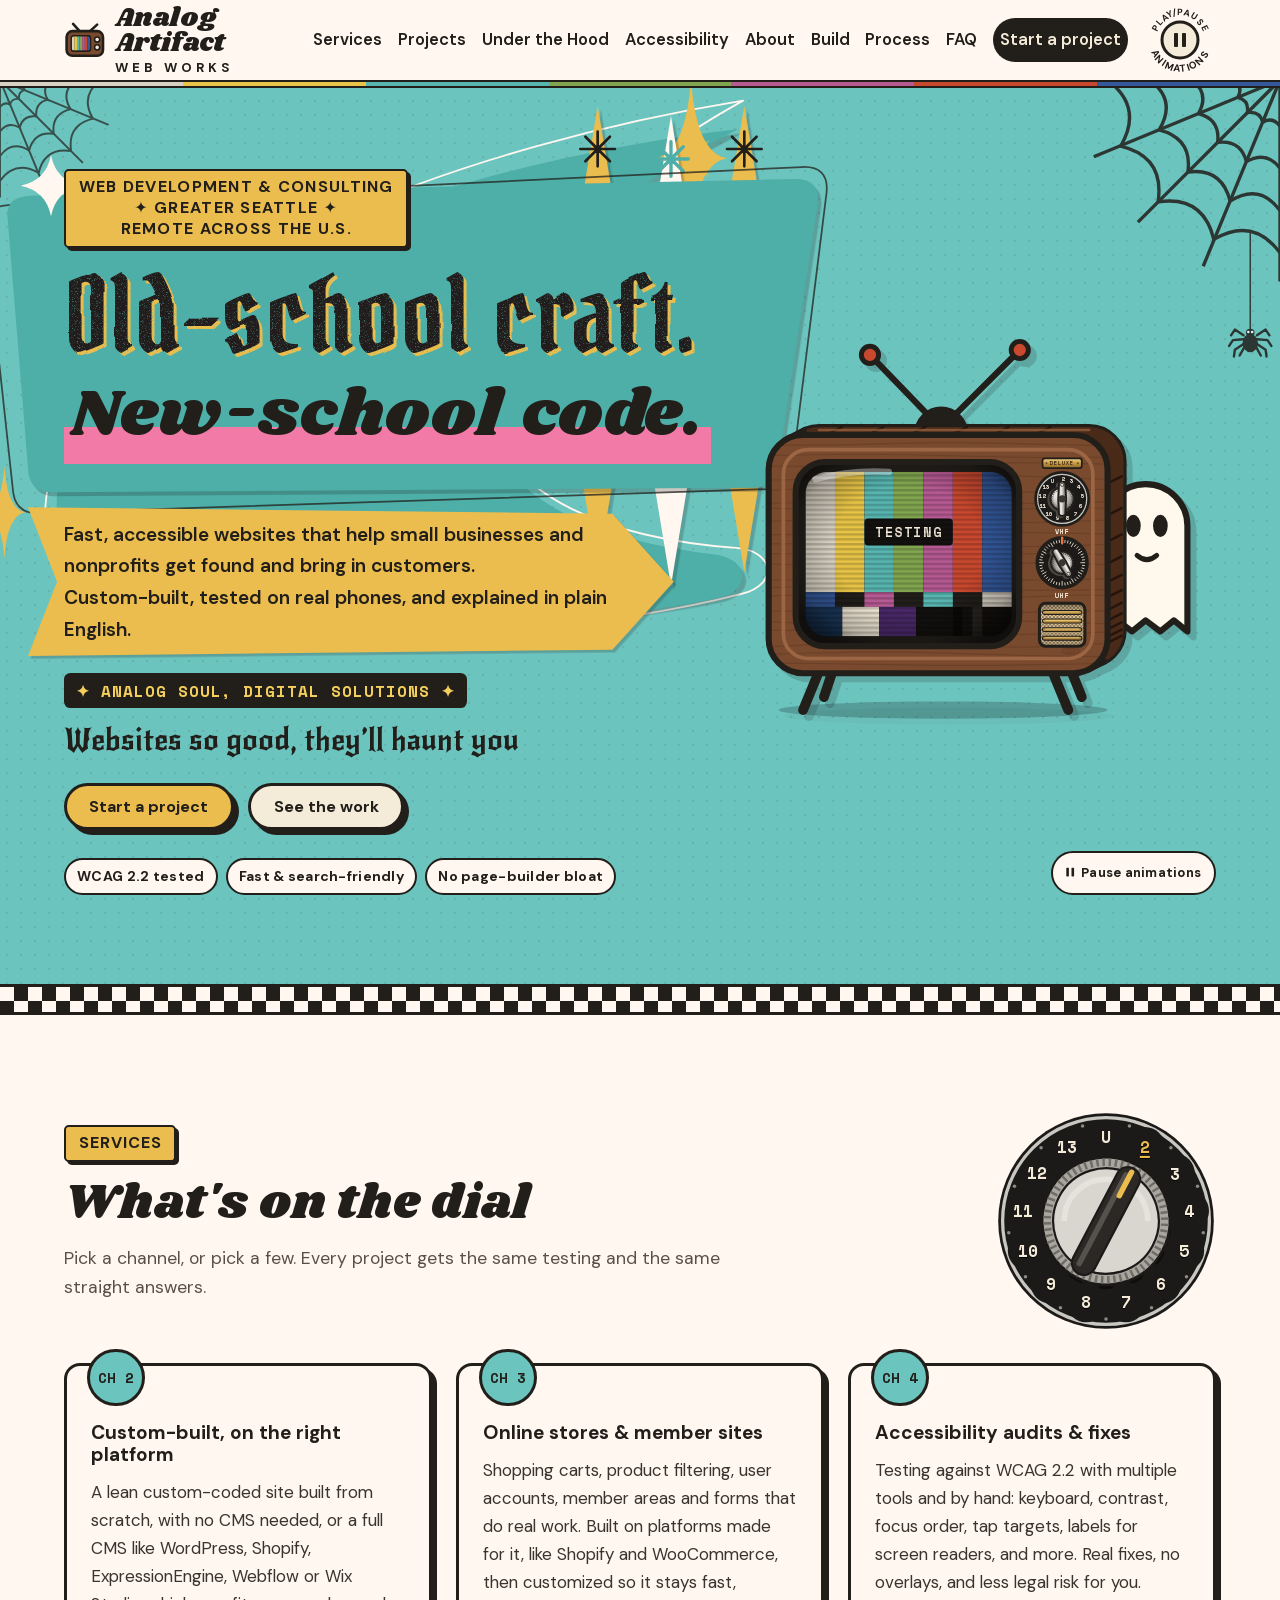
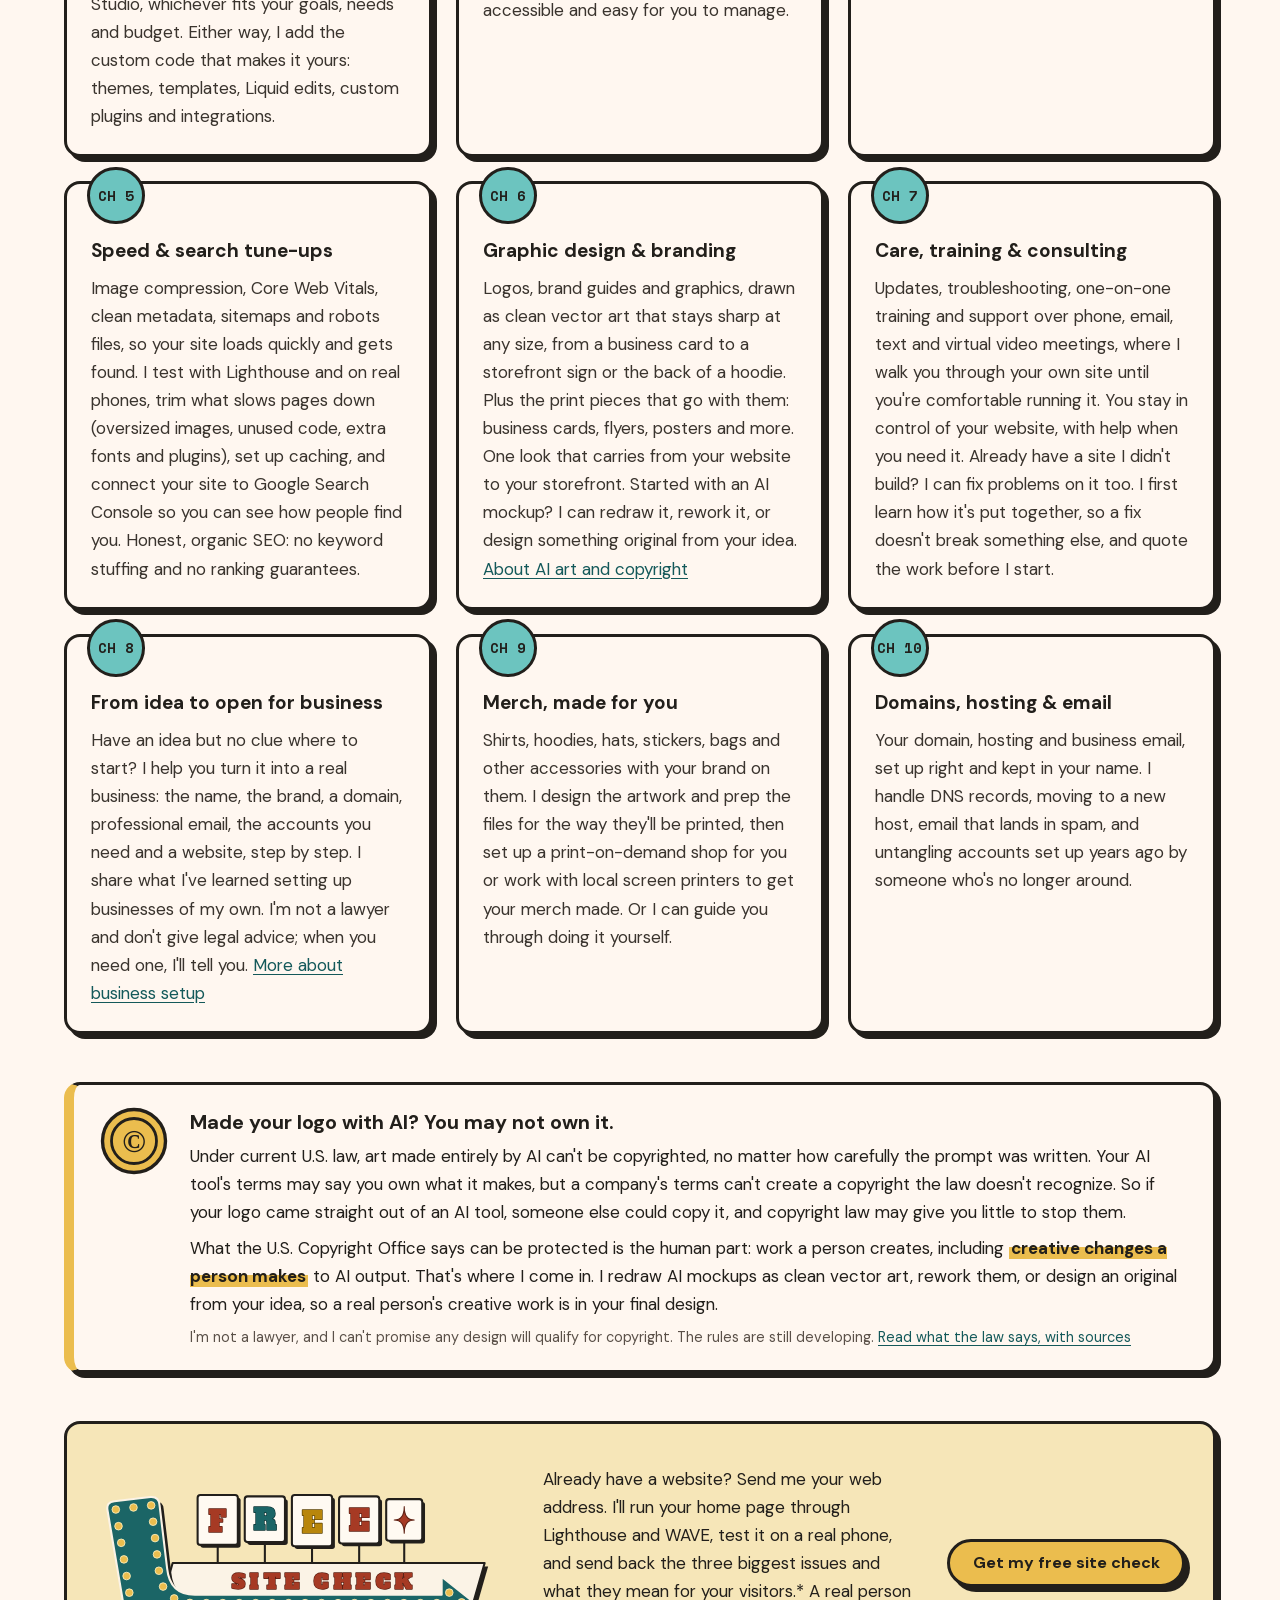
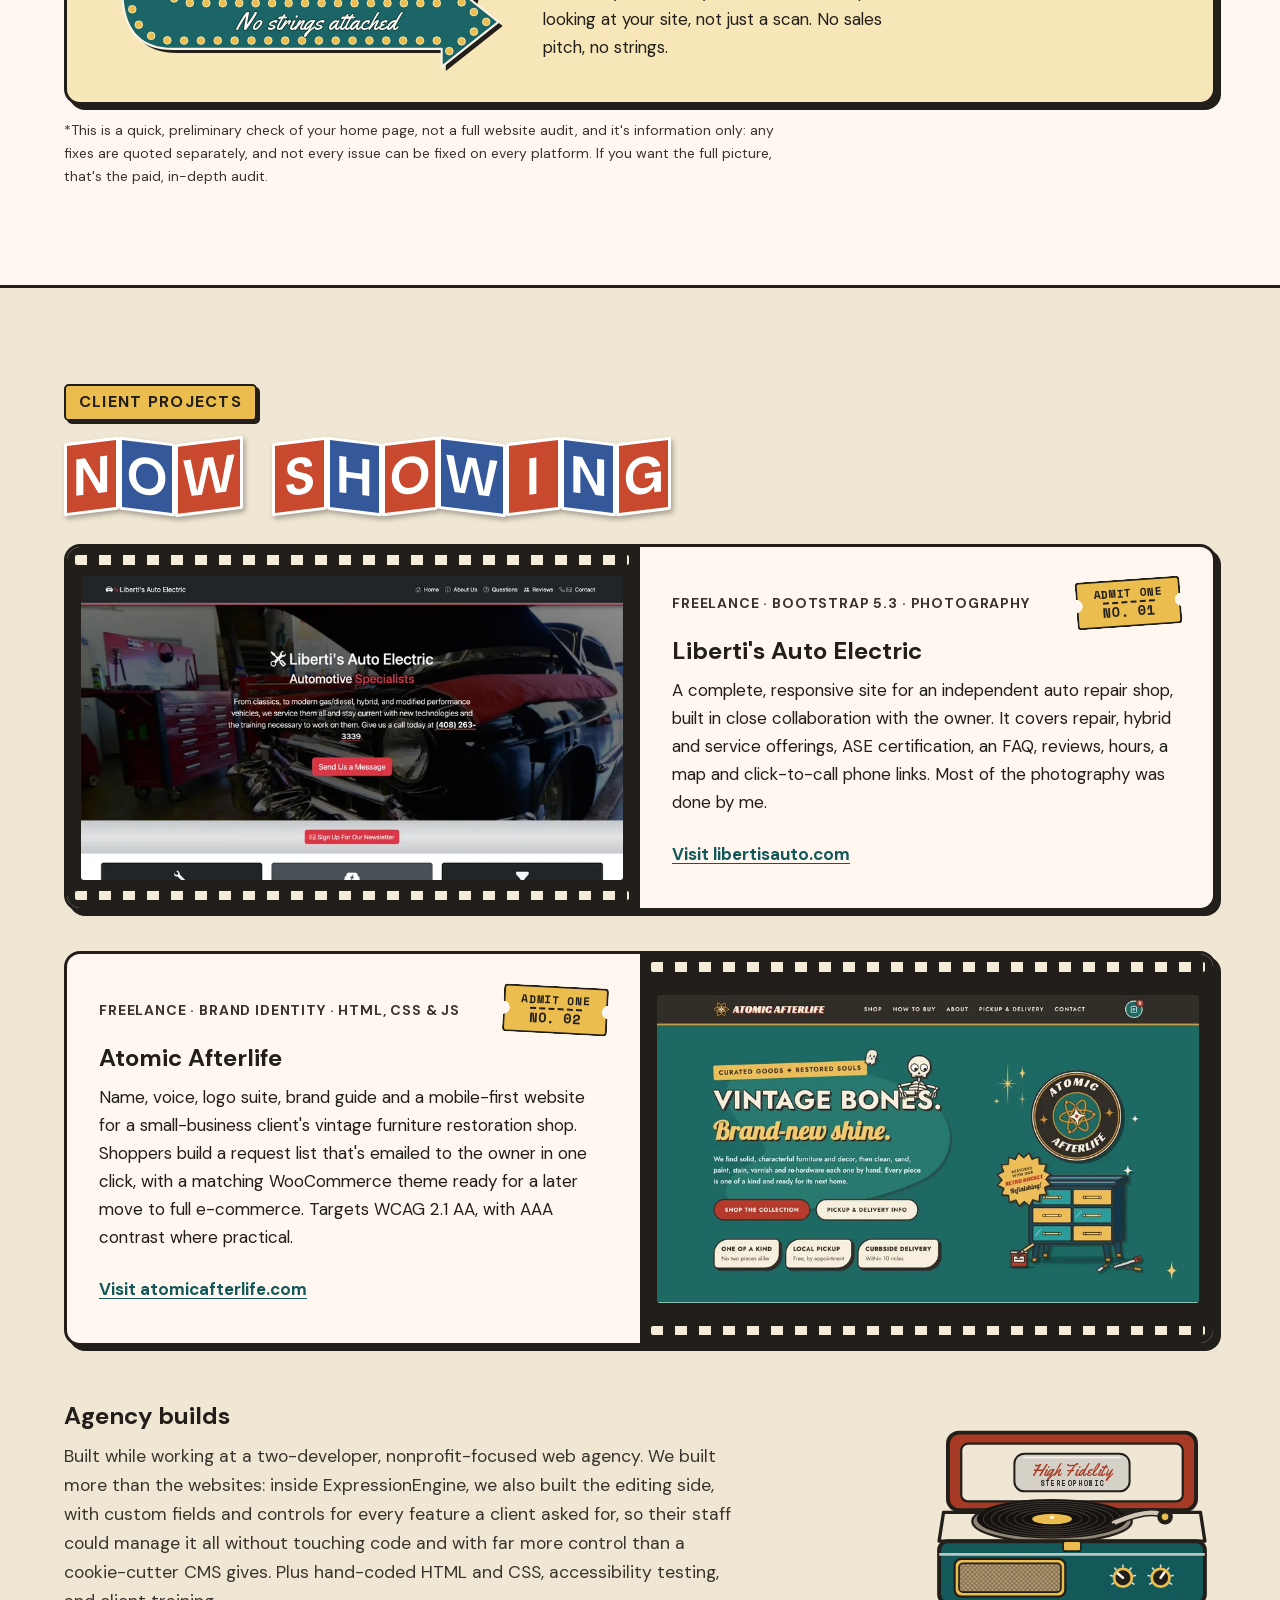
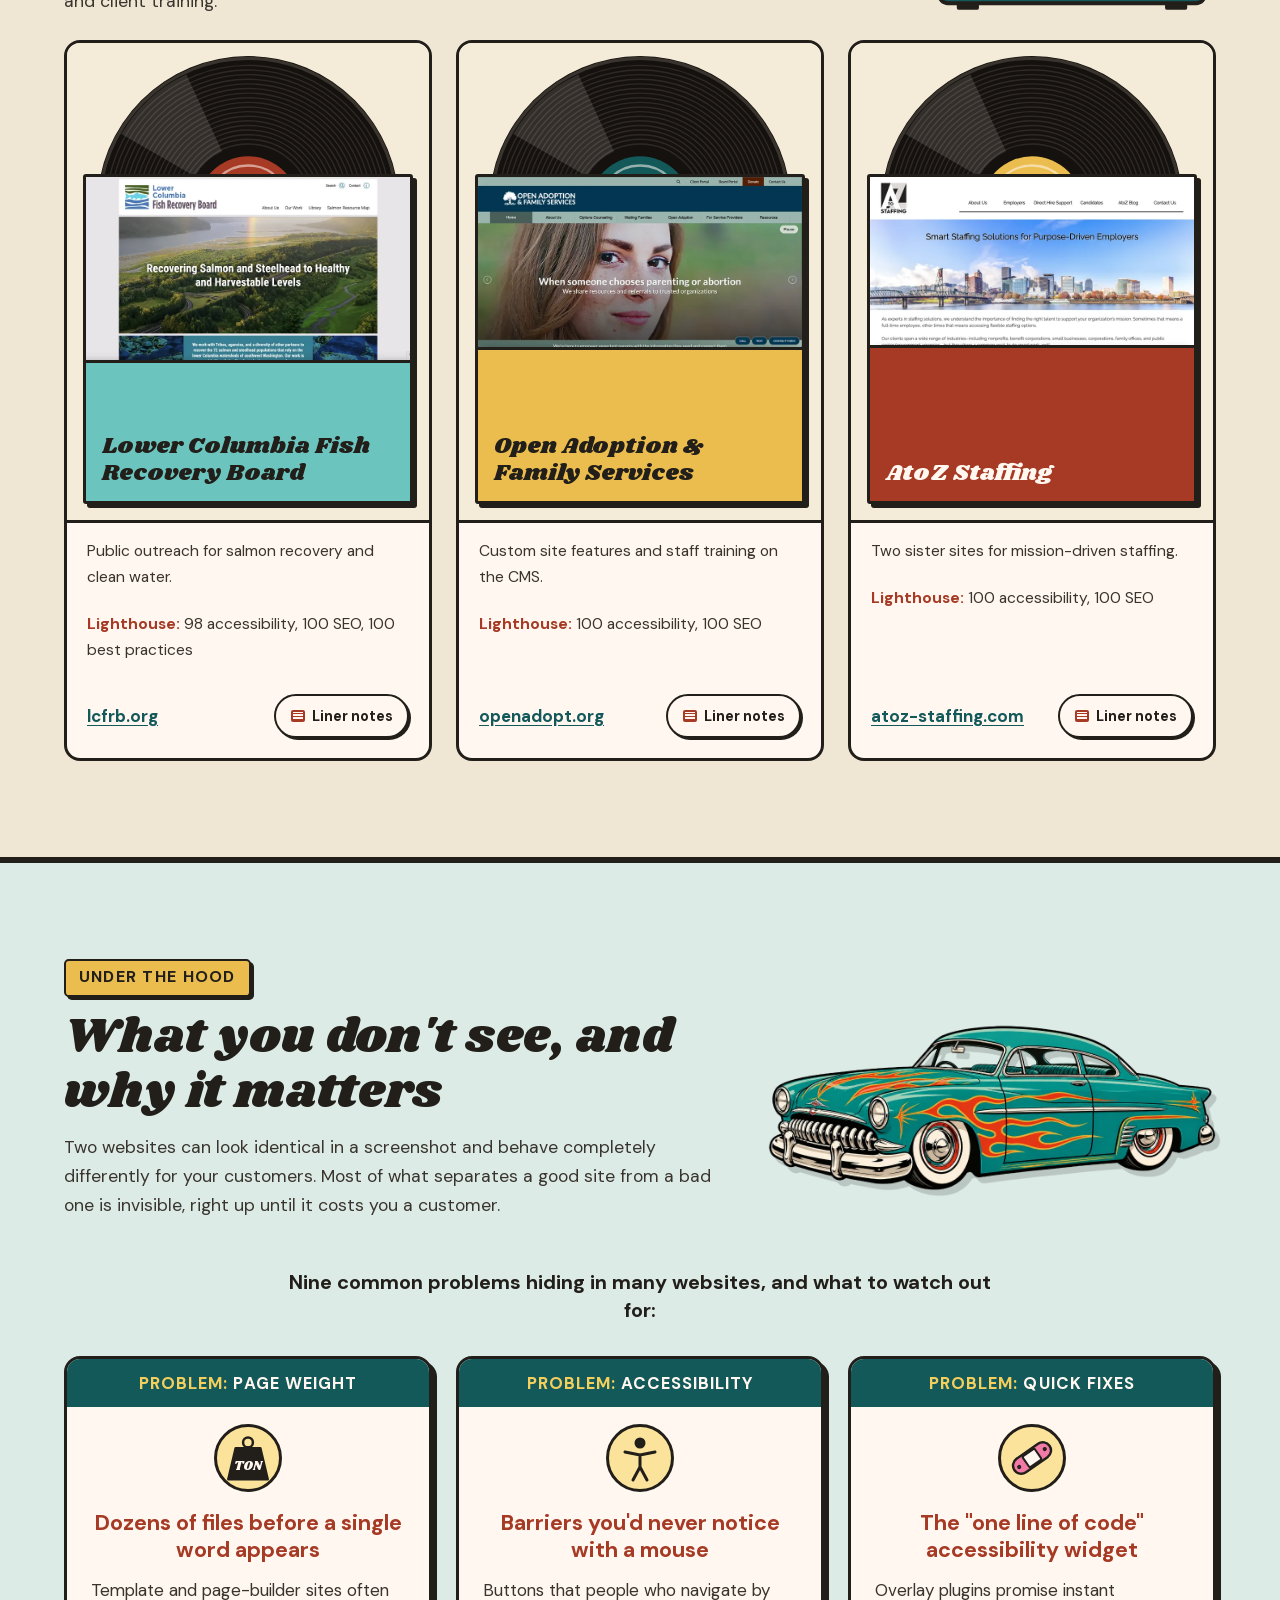
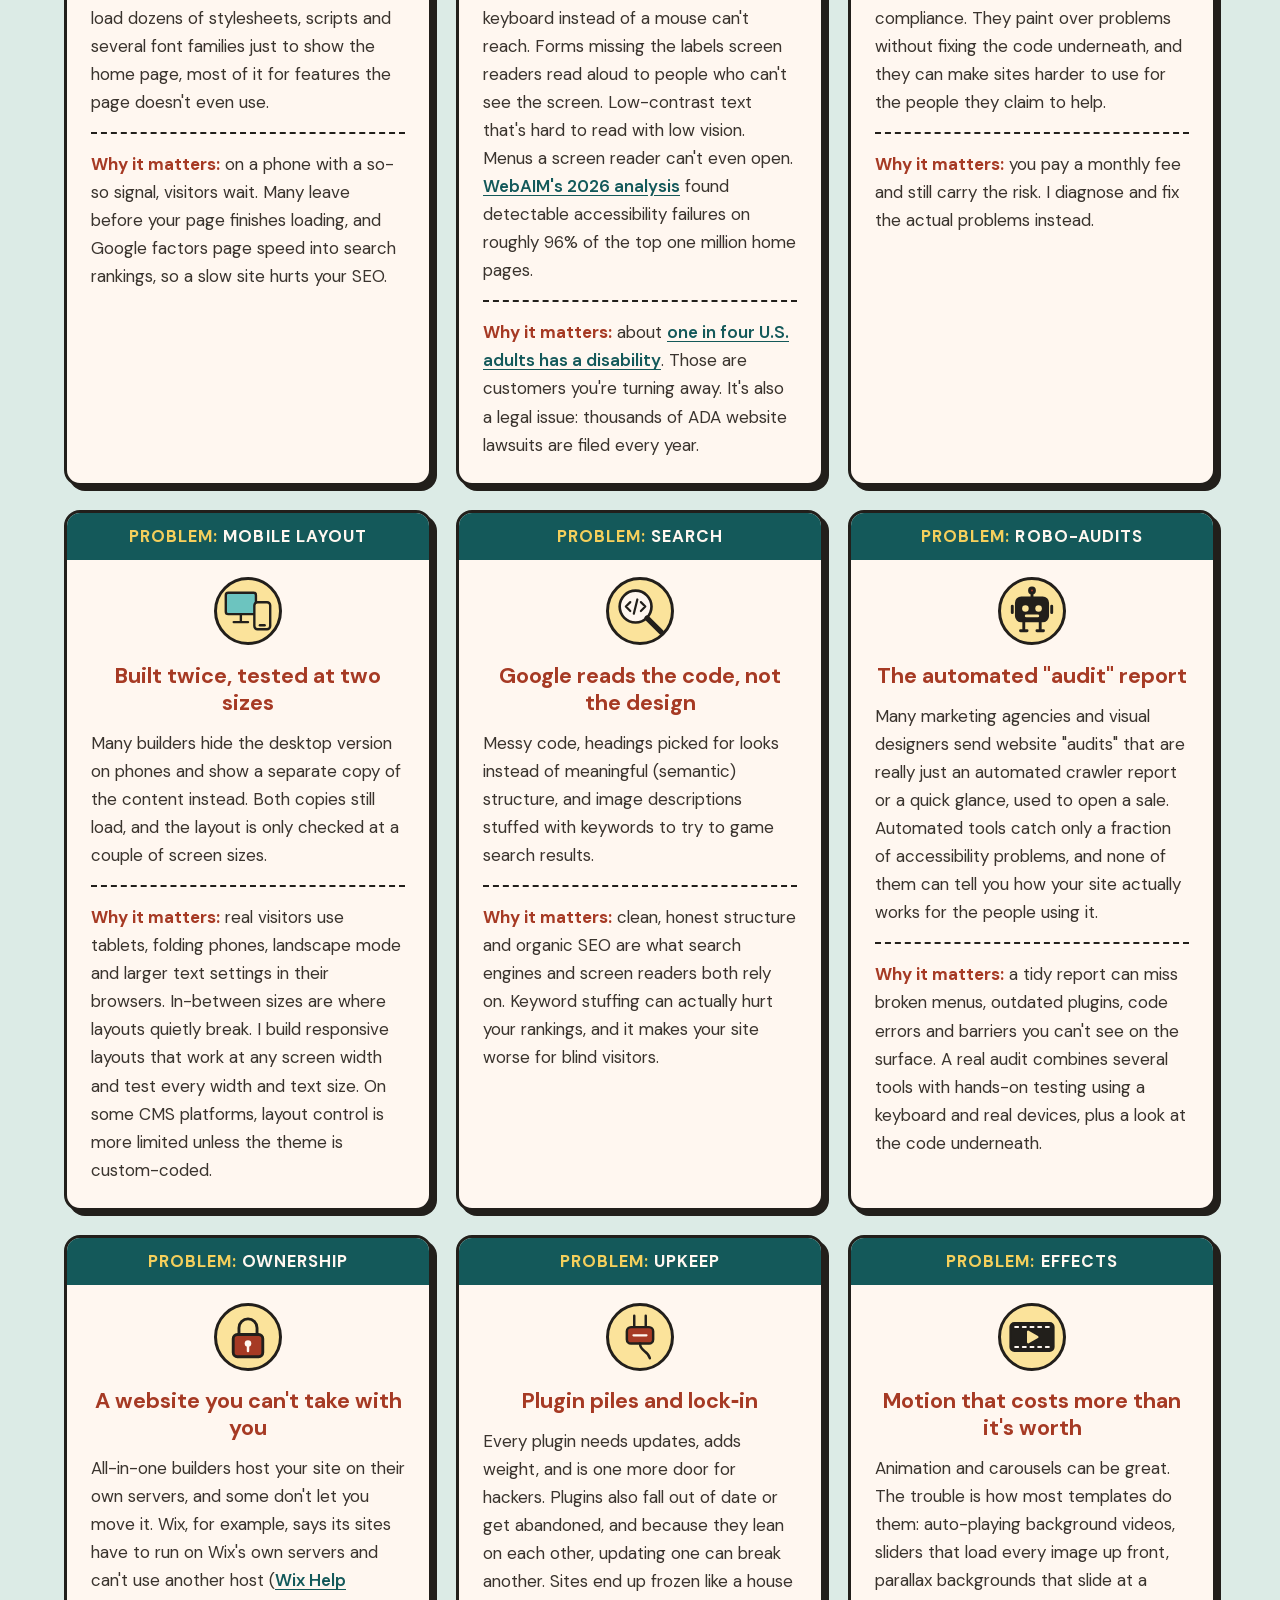
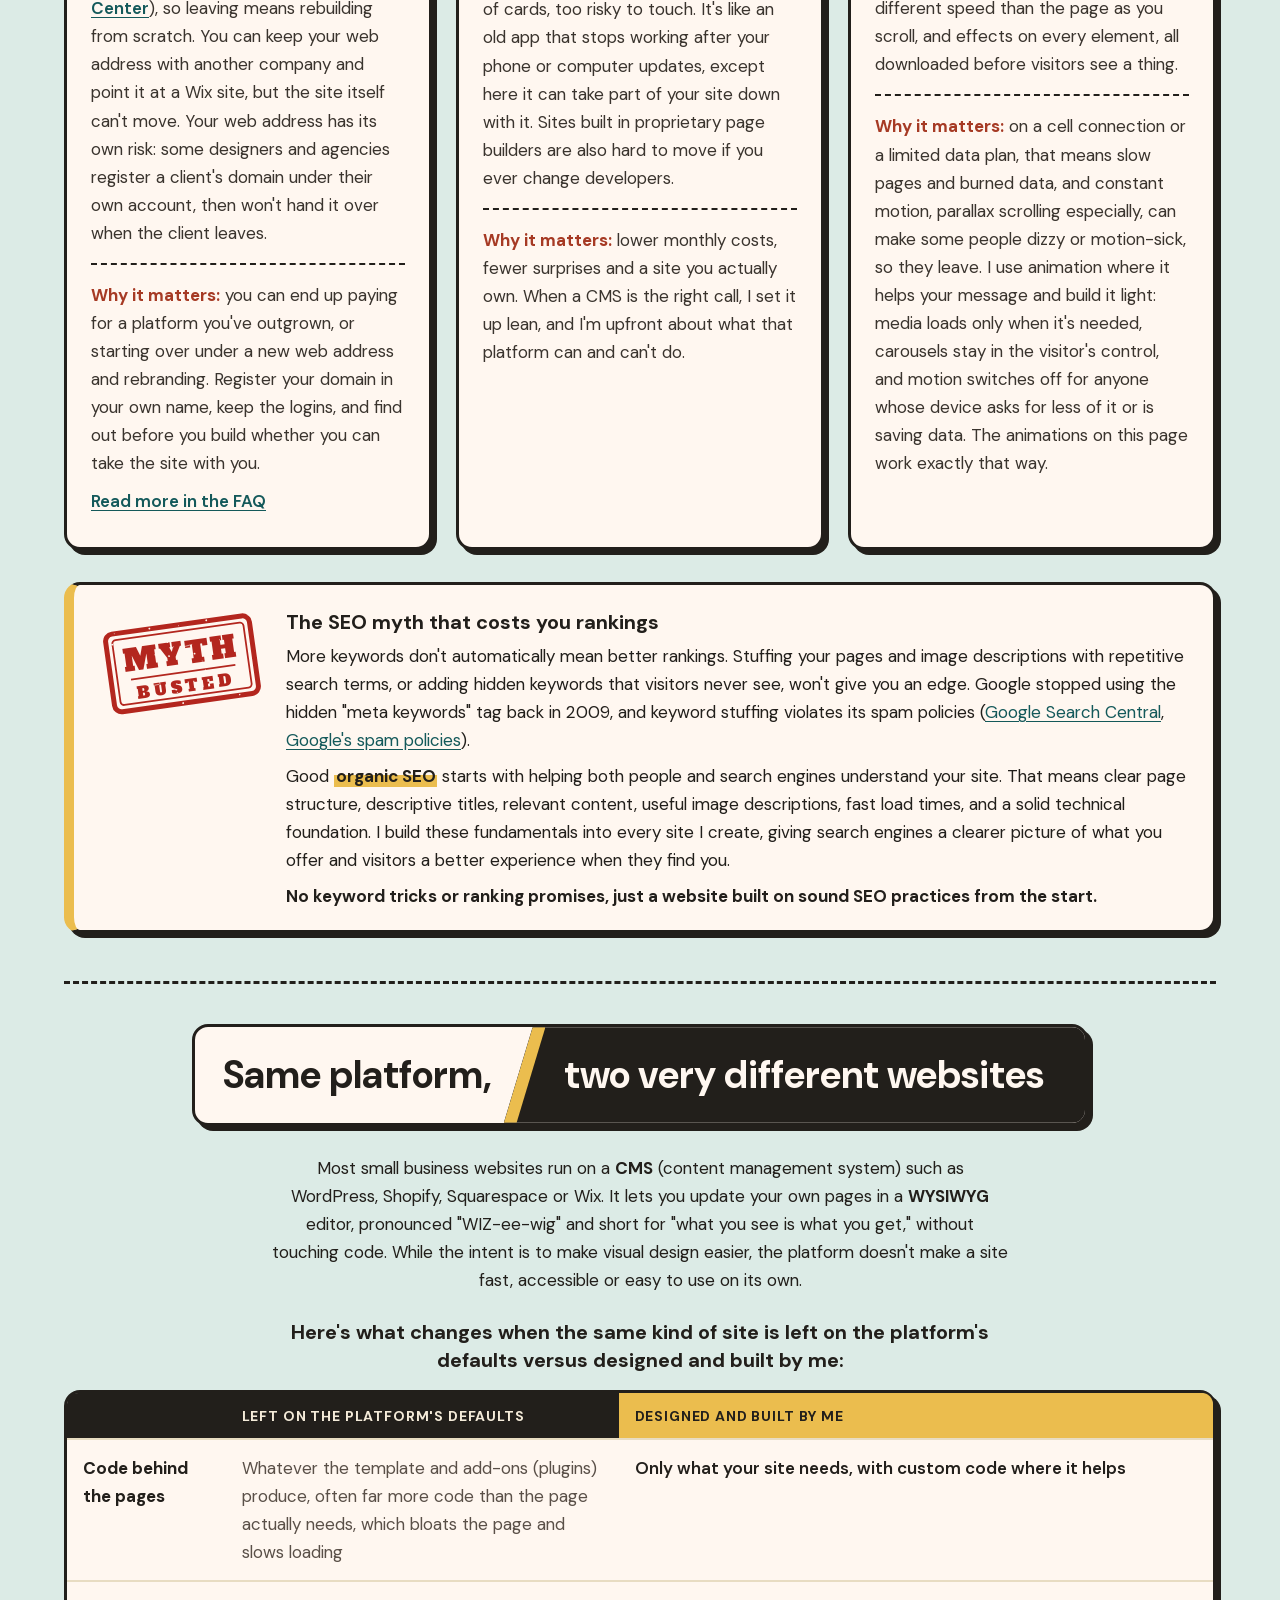
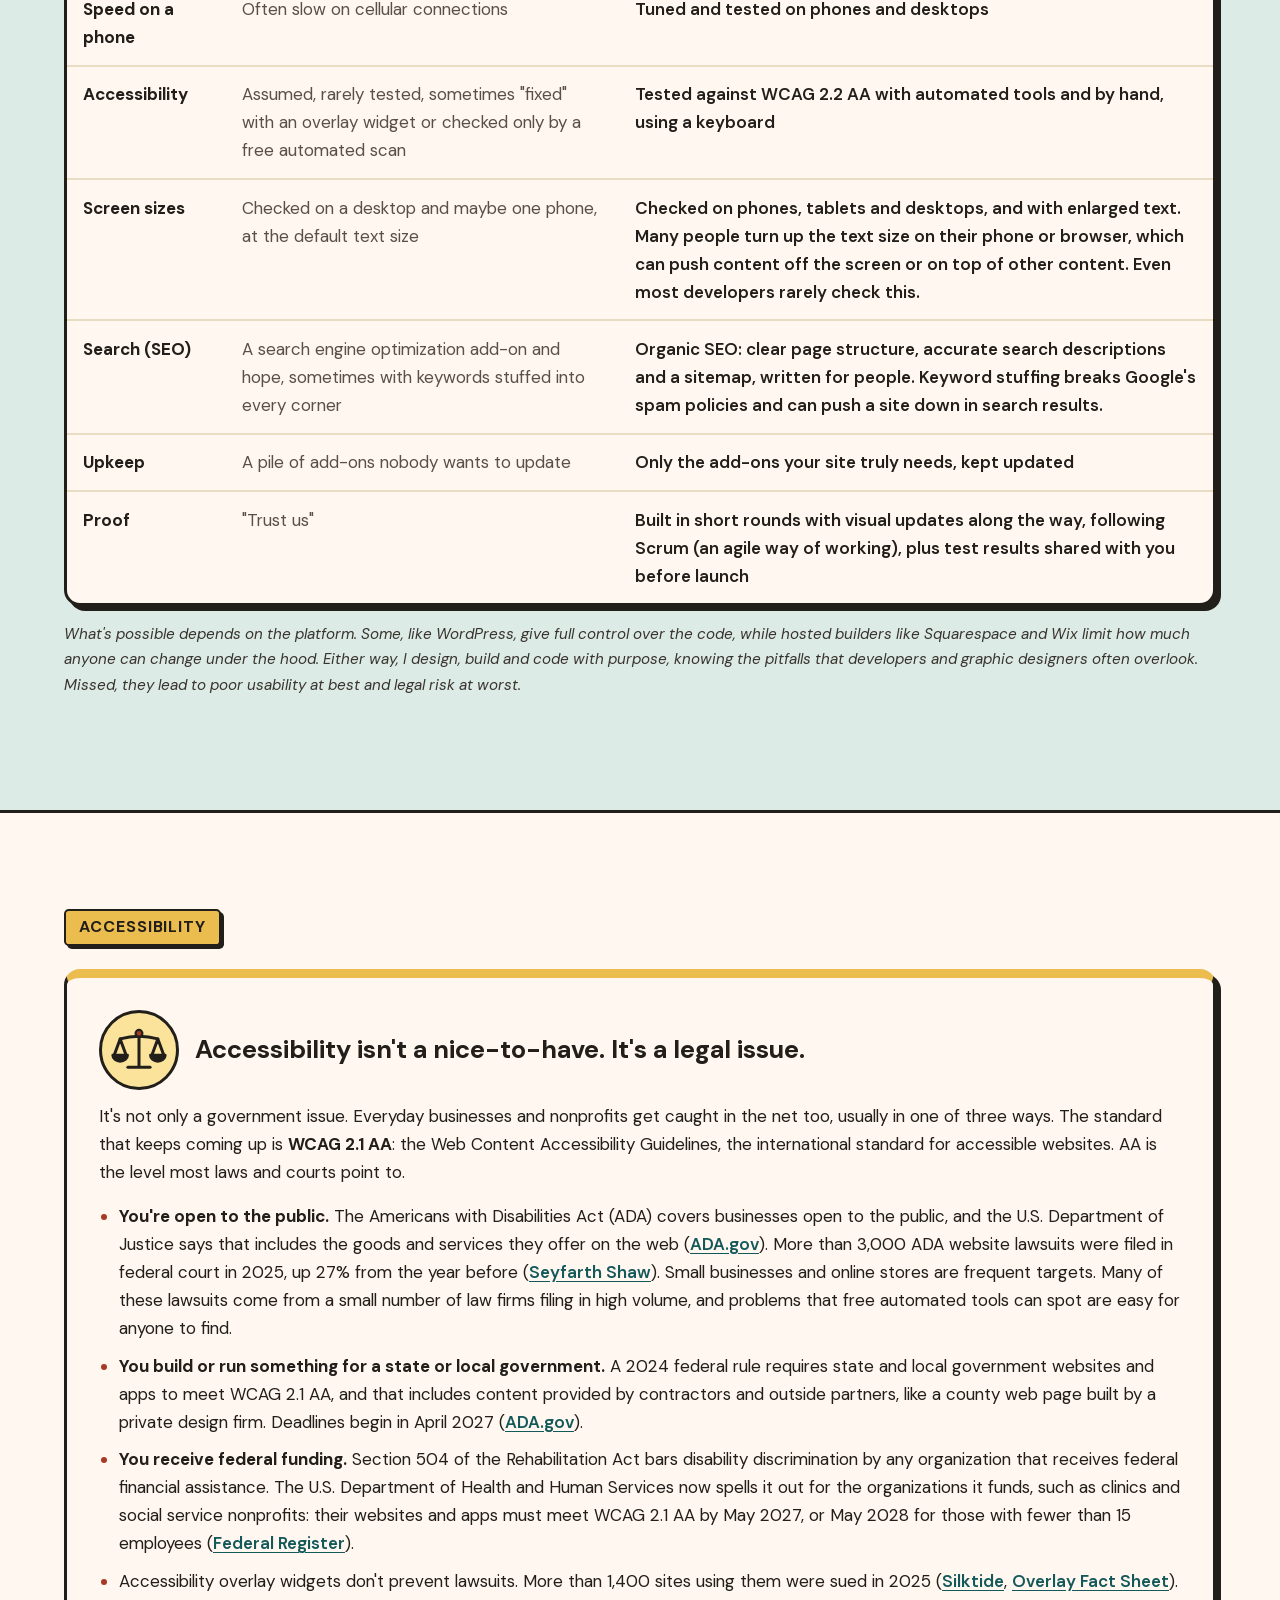
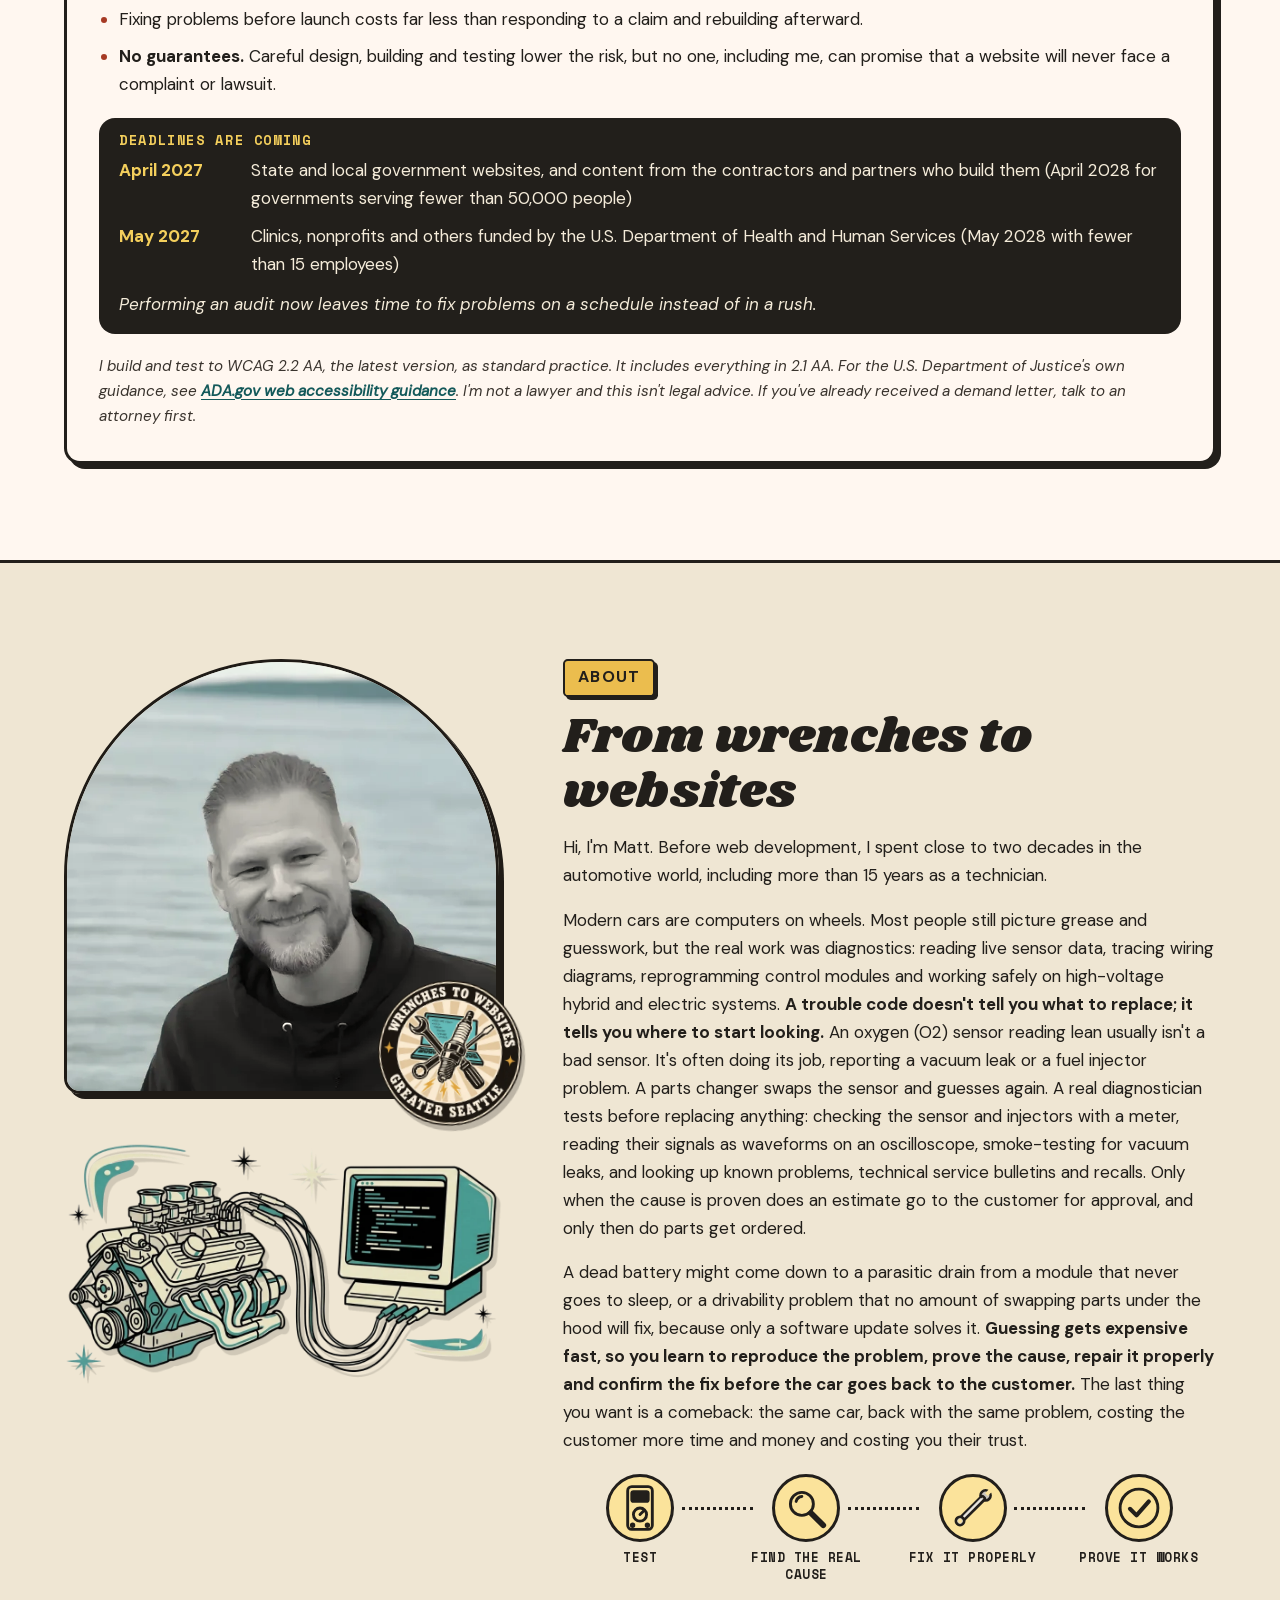
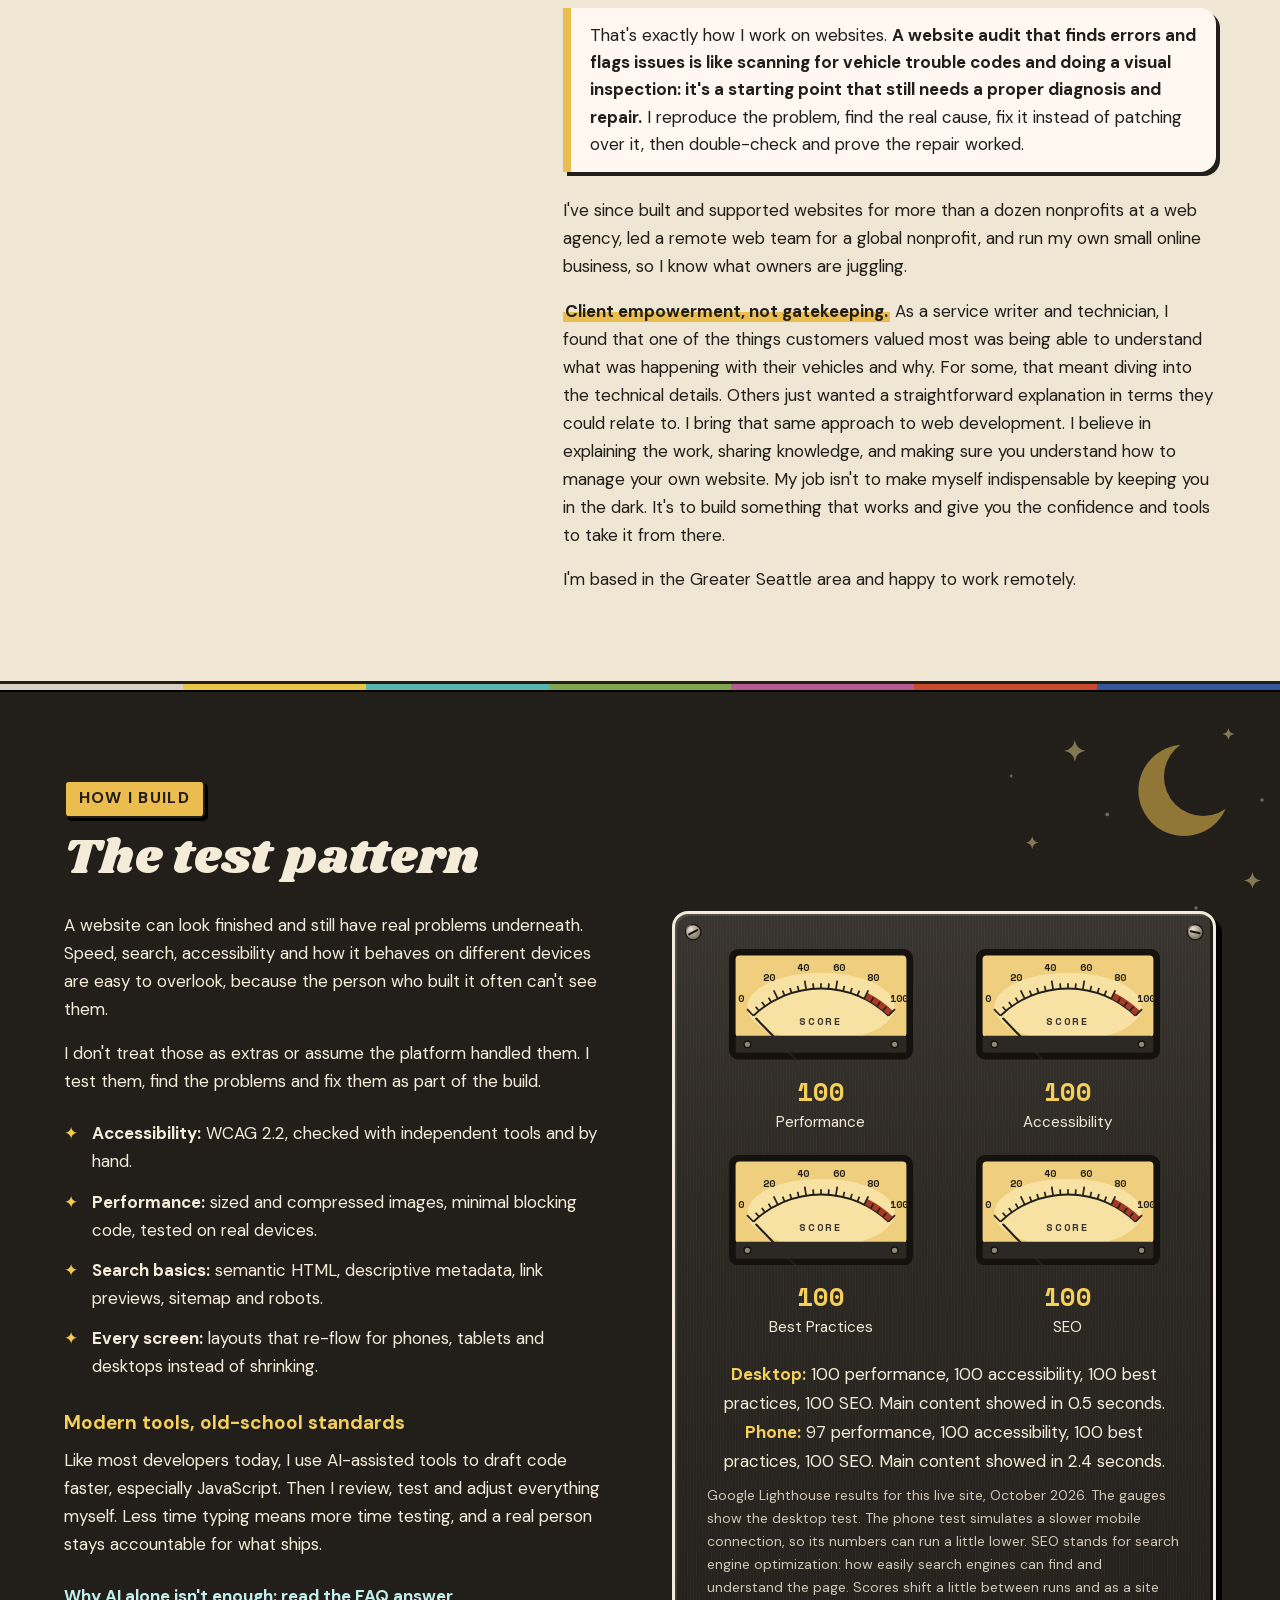
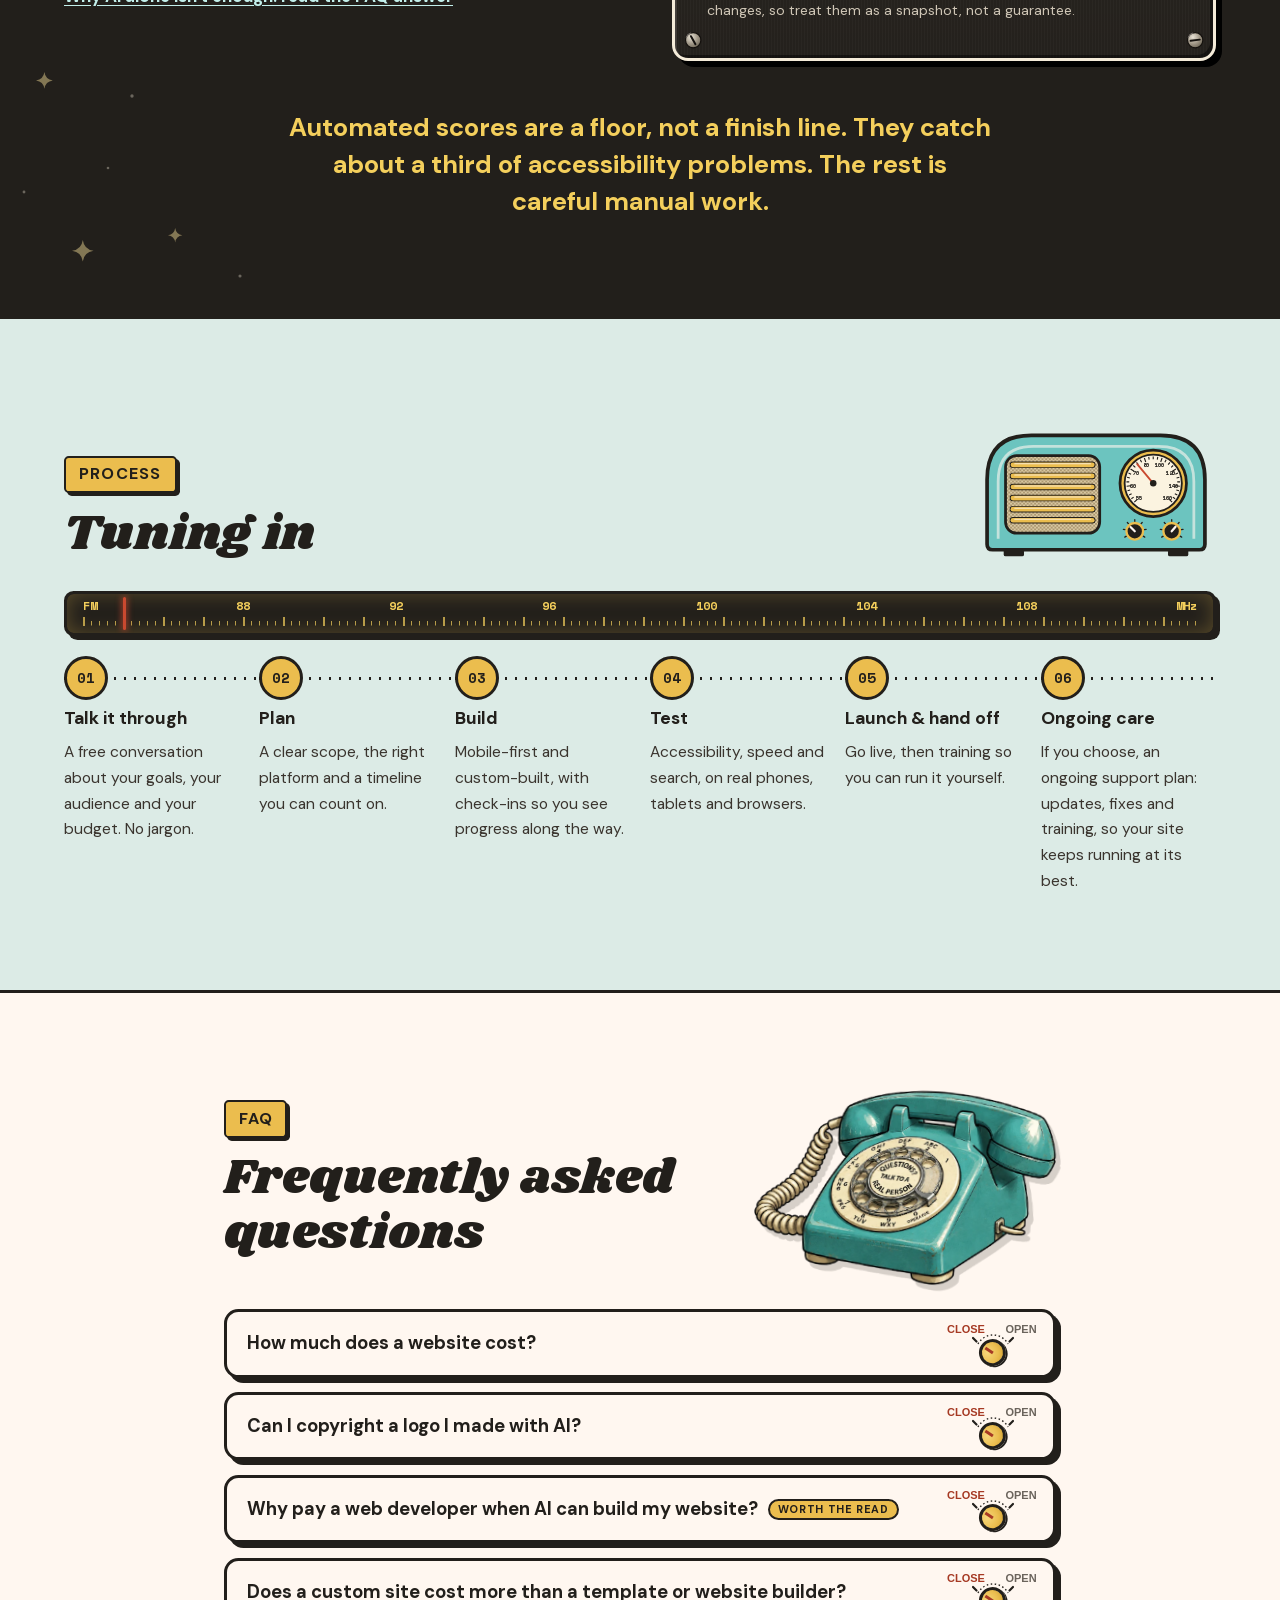
==== commit b465b01c: "Add graphic design and AI art copyright content Rewrite CH 6 as Graphic design and branding and expa" ====
--- a/index.html
+++ b/index.html
@@ -25,7 +25,7 @@
   <link rel="preload" href="fonts/pirata-one-normal-400.woff2" as="font" type="font/woff2" crossorigin>
   <link rel="preload" href="fonts/new-rocker-normal-400.woff2" as="font" type="font/woff2" crossorigin>
   <link rel="preload" href="fonts/space-mono-normal-700.woff2" as="font" type="font/woff2" crossorigin>
-  <link rel="stylesheet" href="styles.css?v=300">
+  <link rel="stylesheet" href="styles.css?v=301">
 <script>try{var d=document.documentElement,rm=matchMedia("(prefers-reduced-motion: reduce)").matches,pz=localStorage.getItem("motion")==="paused";if(pz)d.classList.add("motion-paused");if(!rm&&!pz)d.classList.add("room-intro")}catch(e){}</script>
 </head>
 <body>
@@ -296,7 +296,7 @@
           </div>
         <div class="dial" role="radiogroup" aria-label="Channel dial: pick a service" style="--angle:27.69deg">
           <svg class="dial-face" viewBox="0 0 200 200" aria-hidden="true" focusable="false"><circle cx="100" cy="100" r="98" fill="#1c1a18"/><circle cx="100" cy="100" r="94" fill="none" stroke="#c9c7c2" stroke-width="3"/><g fill="#8d8a84"><circle cx="121.3" cy="13.6" r="1.6"/><circle cx="159.0" cy="33.4" r="1.6"/><circle cx="183.2" cy="68.4" r="1.6"/><circle cx="188.4" cy="110.7" r="1.6"/><circle cx="173.2" cy="150.6" r="1.6"/><circle cx="141.4" cy="178.8" r="1.6"/><circle cx="100.0" cy="189.0" r="1.6"/><circle cx="58.6" cy="178.8" r="1.6"/><circle cx="26.8" cy="150.6" r="1.6"/><circle cx="11.6" cy="110.7" r="1.6"/><circle cx="16.8" cy="68.4" r="1.6"/><circle cx="41.0" cy="33.4" r="1.6"/><circle cx="78.7" cy="13.6" r="1.6"/></g><g class="dial-print" font-family="'Space Mono', monospace" font-weight="700" font-size="15" fill="#f4ebd9"><text x="24.6" y="90.8" text-anchor="middle" dominant-baseline="central">11</text><text x="37.5" y="56.8" text-anchor="middle" dominant-baseline="central">12</text><text x="64.7" y="32.7" text-anchor="middle" dominant-baseline="central">13</text><text x="100.0" y="24.0" text-anchor="middle" dominant-baseline="central">U</text></g><g class="dial-knob"><circle cx="103" cy="103" r="58" fill="#000" opacity=".45"/><circle cx="100" cy="100" r="58" fill="#a9a6a0" stroke="#1c1a18" stroke-width="2.5"/><g stroke="#6f6c66" stroke-width="2.2"><path d="M100.0 50.0L100.0 43.0"/><path d="M105.2 50.3L106.0 43.3"/><path d="M110.4 51.1L111.9 44.2"/><path d="M115.5 52.4L117.6 45.8"/><path d="M120.3 54.3L123.2 47.9"/><path d="M125.0 56.7L128.5 50.6"/><path d="M129.4 59.5L133.5 53.9"/><path d="M133.5 62.8L138.1 57.6"/><path d="M137.2 66.5L142.4 61.9"/><path d="M140.5 70.6L146.1 66.5"/><path d="M143.3 75.0L149.4 71.5"/><path d="M145.7 79.7L152.1 76.8"/><path d="M147.6 84.5L154.2 82.4"/><path d="M148.9 89.6L155.8 88.1"/><path d="M149.7 94.8L156.7 94.0"/><path d="M150.0 100.0L157.0 100.0"/><path d="M149.7 105.2L156.7 106.0"/><path d="M148.9 110.4L155.8 111.9"/><path d="M147.6 115.5L154.2 117.6"/><path d="M145.7 120.3L152.1 123.2"/><path d="M143.3 125.0L149.4 128.5"/><path d="M140.5 129.4L146.1 133.5"/><path d="M137.2 133.5L142.4 138.1"/><path d="M133.5 137.2L138.1 142.4"/><path d="M129.4 140.5L133.5 146.1"/><path d="M125.0 143.3L128.5 149.4"/><path d="M120.3 145.7L123.2 152.1"/><path d="M115.5 147.6L117.6 154.2"/><path d="M110.4 148.9L111.9 155.8"/><path d="M105.2 149.7L106.0 156.7"/><path d="M100.0 150.0L100.0 157.0"/><path d="M94.8 149.7L94.0 156.7"/><path d="M89.6 148.9L88.1 155.8"/><path d="M84.5 147.6L82.4 154.2"/><path d="M79.7 145.7L76.8 152.1"/><path d="M75.0 143.3L71.5 149.4"/><path d="M70.6 140.5L66.5 146.1"/><path d="M66.5 137.2L61.9 142.4"/><path d="M62.8 133.5L57.6 138.1"/><path d="M59.5 129.4L53.9 133.5"/><path d="M56.7 125.0L50.6 128.5"/><path d="M54.3 120.3L47.9 123.2"/><path d="M52.4 115.5L45.8 117.6"/><path d="M51.1 110.4L44.2 111.9"/><path d="M50.3 105.2L43.3 106.0"/><path d="M50.0 100.0L43.0 100.0"/><path d="M50.3 94.8L43.3 94.0"/><path d="M51.1 89.6L44.2 88.1"/><path d="M52.4 84.5L45.8 82.4"/><path d="M54.3 79.7L47.9 76.8"/><path d="M56.7 75.0L50.6 71.5"/><path d="M59.5 70.6L53.9 66.5"/><path d="M62.8 66.5L57.6 61.9"/><path d="M66.5 62.8L61.9 57.6"/><path d="M70.6 59.5L66.5 53.9"/><path d="M75.0 56.7L71.5 50.6"/><path d="M79.7 54.3L76.8 47.9"/><path d="M84.5 52.4L82.4 45.8"/><path d="M89.6 51.1L88.1 44.2"/><path d="M94.8 50.3L94.0 43.3"/></g><circle cx="100" cy="100" r="48" fill="#d9d6cf" stroke="#1c1a18" stroke-width="2"/></g><path d="M62 100a38 38 0 0 1 76 0" fill="none" stroke="#f4f2ee" stroke-width="5" opacity=".45" pointer-events="none"/><g class="dial-knob"><rect x="89" y="46" width="22" height="108" rx="11" fill="#2b2826" stroke="#1c1a18" stroke-width="2"/><rect x="94" y="52" width="5" height="96" rx="2.5" fill="#55514c"/><path d="M100 50V74" stroke="#ebbd4e" stroke-width="5" stroke-linecap="round"/></g></svg>
-          <button class="dial-ch" type="button" role="radio" tabindex="0" style="--a:27.69deg" data-angle="27.69" aria-controls="ch-2" aria-label="Channel 2: Custom-built, on the right platform" aria-checked="true">2</button><button class="dial-ch" type="button" role="radio" tabindex="-1" style="--a:55.38deg" data-angle="55.38" aria-controls="ch-3" aria-label="Channel 3: Online stores and member sites" aria-checked="false">3</button><button class="dial-ch" type="button" role="radio" tabindex="-1" style="--a:83.08deg" data-angle="83.08" aria-controls="ch-4" aria-label="Channel 4: Accessibility audits and fixes" aria-checked="false">4</button><button class="dial-ch" type="button" role="radio" tabindex="-1" style="--a:110.77deg" data-angle="110.77" aria-controls="ch-5" aria-label="Channel 5: Speed and search tune-ups" aria-checked="false">5</button><button class="dial-ch" type="button" role="radio" tabindex="-1" style="--a:138.46deg" data-angle="138.46" aria-controls="ch-6" aria-label="Channel 6: Branding and print" aria-checked="false">6</button><button class="dial-ch" type="button" role="radio" tabindex="-1" style="--a:166.15deg" data-angle="166.15" aria-controls="ch-7" aria-label="Channel 7: Care, training and consulting" aria-checked="false">7</button><button class="dial-ch" type="button" role="radio" tabindex="-1" style="--a:193.85deg" data-angle="193.85" aria-controls="ch-8" aria-label="Channel 8: From idea to open for business" aria-checked="false">8</button><button class="dial-ch" type="button" role="radio" tabindex="-1" style="--a:221.54deg" data-angle="221.54" aria-controls="ch-9" aria-label="Channel 9: Merch, made for you" aria-checked="false">9</button><button class="dial-ch" type="button" role="radio" tabindex="-1" style="--a:249.23deg" data-angle="249.23" aria-controls="ch-10" aria-label="Channel 10: Domains, hosting and email" aria-checked="false">10</button>
+          <button class="dial-ch" type="button" role="radio" tabindex="0" style="--a:27.69deg" data-angle="27.69" aria-controls="ch-2" aria-label="Channel 2: Custom-built, on the right platform" aria-checked="true">2</button><button class="dial-ch" type="button" role="radio" tabindex="-1" style="--a:55.38deg" data-angle="55.38" aria-controls="ch-3" aria-label="Channel 3: Online stores and member sites" aria-checked="false">3</button><button class="dial-ch" type="button" role="radio" tabindex="-1" style="--a:83.08deg" data-angle="83.08" aria-controls="ch-4" aria-label="Channel 4: Accessibility audits and fixes" aria-checked="false">4</button><button class="dial-ch" type="button" role="radio" tabindex="-1" style="--a:110.77deg" data-angle="110.77" aria-controls="ch-5" aria-label="Channel 5: Speed and search tune-ups" aria-checked="false">5</button><button class="dial-ch" type="button" role="radio" tabindex="-1" style="--a:138.46deg" data-angle="138.46" aria-controls="ch-6" aria-label="Channel 6: Graphic design and branding" aria-checked="false">6</button><button class="dial-ch" type="button" role="radio" tabindex="-1" style="--a:166.15deg" data-angle="166.15" aria-controls="ch-7" aria-label="Channel 7: Care, training and consulting" aria-checked="false">7</button><button class="dial-ch" type="button" role="radio" tabindex="-1" style="--a:193.85deg" data-angle="193.85" aria-controls="ch-8" aria-label="Channel 8: From idea to open for business" aria-checked="false">8</button><button class="dial-ch" type="button" role="radio" tabindex="-1" style="--a:221.54deg" data-angle="221.54" aria-controls="ch-9" aria-label="Channel 9: Merch, made for you" aria-checked="false">9</button><button class="dial-ch" type="button" role="radio" tabindex="-1" style="--a:249.23deg" data-angle="249.23" aria-controls="ch-10" aria-label="Channel 10: Domains, hosting and email" aria-checked="false">10</button>
         </div>
         </div>
         <ul class="channel-grid">
@@ -322,8 +322,8 @@
           </li>
           <li class="channel" id="ch-6">
             <span class="channel-num" aria-hidden="true">CH 6</span>
-            <h3>Branding &amp; print</h3>
-            <p>Logos, brand guides and marketing graphics, plus the print pieces that go with them: business cards, flyers and posters. One look that carries from your website to your storefront.</p>
+            <h3>Graphic design &amp; branding</h3>
+            <p>Logos, brand guides and graphics, drawn as clean vector art that stays sharp at any size, from a business card to a storefront sign or the back of a hoodie. Plus the print pieces that go with them: business cards, flyers, posters and more. One look that carries from your website to your storefront. Started with an AI mockup? I can redraw it, rework it, or design something original from your idea. <a href="ai-logo-copyright.html">About AI art and copyright</a></p>
           </li>
           <li class="channel" id="ch-7">
             <span class="channel-num" aria-hidden="true">CH 7</span>
@@ -338,7 +338,7 @@
           <li class="channel" id="ch-9">
             <span class="channel-num" aria-hidden="true">CH 9</span>
             <h3>Merch, made for you</h3>
-            <p>Shirts, hats, stickers and more with your brand on them. I can set up a print-on-demand shop for you, or work with local screen printers to get your merch made. Or I can guide you through doing it yourself.</p>
+            <p>Shirts, hoodies, hats, stickers, bags and other accessories with your brand on them. I design the artwork and prep the files for the way they'll be printed, then set up a print-on-demand shop for you or work with local screen printers to get your merch made. Or I can guide you through doing it yourself.</p>
           </li>
           <li class="channel" id="ch-10">
             <span class="channel-num" aria-hidden="true">CH 10</span>
@@ -346,6 +346,17 @@
             <p>Your domain, hosting and business email, set up right and kept in your name. I handle DNS records, moving to a new host, email that lands in spam, and untangling accounts set up years ago by someone who's no longer around.</p>
           </li>
         </ul>
+
+        <!-- AI art callout: most people don't know AI-made art can't be copyrighted in the U.S. Sources live on ai-logo-copyright.html -->
+        <aside class="seo-callout ai-callout" aria-labelledby="ai-art-title">
+          <svg class="ai-stamp" viewBox="0 0 64 64" aria-hidden="true" focusable="false"><circle cx="32" cy="32" r="28" fill="var(--gold)" stroke="var(--ink)" stroke-width="3"/><circle cx="32" cy="32" r="20" fill="none" stroke="var(--ink)" stroke-width="2.5"/><text x="32" y="42" text-anchor="middle" font-family="Georgia, serif" font-weight="700" font-size="28" fill="var(--ink)">&#169;</text></svg>
+          <div class="seo-body">
+            <h3 id="ai-art-title">Made your logo with AI? You may not own it.</h3>
+            <p>Under current U.S. law, art made entirely by AI can't be copyrighted, no matter how carefully the prompt was written. Your AI tool's terms may say you own what it makes, but a company's terms can't create a copyright the law doesn't recognize. So if your logo came straight out of an AI tool, someone else could copy it, and copyright law may give you little to stop them.</p>
+            <p>What the U.S. Copyright Office says can be protected is the human part: work a person creates, including <mark class="hl-gold">creative changes a person makes</mark> to AI output. That's where I come in. I redraw AI mockups as clean vector art, rework them, or design an original from your idea, so a real person's creative work is in your final design.</p>
+            <p class="faq-fine">I'm not a lawyer, and I can't promise any design will qualify for copyright. The rules are still developing. <a href="ai-logo-copyright.html">Read what the law says, with sources</a></p>
+          </div>
+        </aside>
 
         <div class="site-check site-check--sign">
           <svg class="marquee-sign" viewBox="0 0 600 320" role="img" aria-labelledby="mq-title"><title id="mq-title">Free site check. No strings attached.</title><g stroke="#221f1b" stroke-width="3"><path d="M177.0 134V162"/><path d="M245.0 130V162"/><path d="M313.0 136V162"/><path d="M381.0 132V162"/><path d="M446.0 128V162"/></g><rect x="152" y="66" width="58" height="72" rx="4" fill="#221f1b"/><rect x="148" y="62" width="58" height="72" rx="4" fill="#fffaf2" stroke="#221f1b" stroke-width="3"/><text x="177.0" y="115.3" text-anchor="middle" font-family="'Alfa Slab One', Rockwell, serif" font-size="41.8" fill="#a63a24" stroke="#5c1f12" stroke-width="2" paint-order="stroke" stroke-linejoin="round">F</text><rect x="220" y="68" width="58" height="66" rx="4" fill="#221f1b"/><rect x="216" y="64" width="58" height="66" rx="4" fill="#fffaf2" stroke="#221f1b" stroke-width="3"/><text x="245.0" y="112.8" text-anchor="middle" font-family="'Alfa Slab One', Rockwell, serif" font-size="41.8" fill="#1b6566" stroke="#0a3233" stroke-width="2" paint-order="stroke" stroke-linejoin="round">R</text><rect x="288" y="66" width="58" height="74" rx="4" fill="#221f1b"/><rect x="284" y="62" width="58" height="74" rx="4" fill="#fffaf2" stroke="#221f1b" stroke-width="3"/><text x="313.0" y="116.8" text-anchor="middle" font-family="'Alfa Slab One', Rockwell, serif" font-size="41.8" fill="#b8860b" stroke="#5e4405" stroke-width="2" paint-order="stroke" stroke-linejoin="round">E</text><rect x="356" y="68" width="58" height="68" rx="4" fill="#221f1b"/><rect x="352" y="64" width="58" height="68" rx="4" fill="#fffaf2" stroke="#221f1b" stroke-width="3"/><text x="381.0" y="114.3" text-anchor="middle" font-family="'Alfa Slab One', Rockwell, serif" font-size="41.8" fill="#a63a24" stroke="#5c1f12" stroke-width="2" paint-order="stroke" stroke-linejoin="round">E</text><rect x="424" y="72" width="52" height="60" rx="4" fill="#221f1b"/><rect x="420" y="68" width="52" height="60" rx="4" fill="#fffaf2" stroke="#221f1b" stroke-width="3"/><path d="M446.0 78.8Q446.0 98.0 460.4 98.0Q446.0 98.0 446.0 117.2Q446.0 98.0 431.6 98.0Q446.0 98.0 446.0 78.8z" fill="#a63a24" stroke="#5c1f12" stroke-width="1.5" stroke-linejoin="round"/><path d="M112 160H562L546 216H96Z" transform="translate(5 5)" fill="#221f1b"/><path d="M112 160H562L546 216H96Z" fill="#fbf3e6" stroke="#221f1b" stroke-width="3" stroke-linejoin="round"/><text x="330" y="198" text-anchor="middle" font-family="'Alfa Slab One', Rockwell, serif" font-size="30" letter-spacing="5" fill="#a63a24" stroke="#5c1f12" stroke-width="2" paint-order="stroke" stroke-linejoin="round">SITE CHECK</text><path d="M18 84Q16 72 28 71L80 65Q92 64 93 76L104 168Q108 206 144 206H500V180L582 245L500 310V284H112Q46 284 40 214Z" transform="translate(6 6)" fill="#221f1b"/><path d="M18 84Q16 72 28 71L80 65Q92 64 93 76L104 168Q108 206 144 206H500V180L582 245L500 310V284H112Q46 284 40 214Z" fill="#1b6566" stroke="#fbf3e6" stroke-width="3" stroke-linejoin="round"/><circle class="bulb b0" cx="30" cy="83" r="5.5"/><circle class="bulb b1" cx="55.5" cy="80" r="5.5"/><circle class="bulb b0" cx="81" cy="77" r="5.5"/><circle class="bulb b1" cx="83.8" cy="100.6" r="5.5"/><circle class="bulb b0" cx="86.6" cy="124.2" r="5.5"/><circle class="bulb b1" cx="89.4" cy="147.7" r="5.5"/><circle class="bulb b0" cx="92.1" cy="171.3" r="5.5"/><circle class="bulb b1" cx="98.2" cy="194.1" r="5.5"/><circle class="bulb b0" cx="114.2" cy="211.2" r="5.5"/><circle class="bulb b1" cx="136.8" cy="217.7" r="5.5"/><circle class="bulb b0" cx="160.6" cy="218" r="5.5"/><circle class="bulb b1" cx="184.3" cy="218" r="5.5"/><circle class="bulb b0" cx="208" cy="218" r="5.5"/><circle class="bulb b1" cx="231.8" cy="218" r="5.5"/><circle class="bulb b0" cx="255.5" cy="218" r="5.5"/><circle class="bulb b1" cx="279.3" cy="218" r="5.5"/><circle class="bulb b0" cx="303" cy="218" r="5.5"/><circle class="bulb b1" cx="326.8" cy="218" r="5.5"/><circle class="bulb b0" cx="350.5" cy="218" r="5.5"/><circle class="bulb b1" cx="374.3" cy="218" r="5.5"/><circle class="bulb b0" cx="398" cy="218" r="5.5"/><circle class="bulb b1" cx="421.8" cy="218" r="5.5"/><circle class="bulb b0" cx="445.5" cy="218" r="5.5"/><circle class="bulb b1" cx="469.3" cy="218" r="5.5"/><circle class="bulb b0" cx="493" cy="218" r="5.5"/><circle class="bulb b1" cx="511" cy="202.8" r="5.5"/><circle class="bulb b0" cx="528.8" cy="216.9" r="5.5"/><circle class="bulb b1" cx="546.5" cy="230.9" r="5.5"/><circle class="bulb b0" cx="564.3" cy="245" r="5.5"/><circle class="bulb b1" cx="546.5" cy="259.1" r="5.5"/><circle class="bulb b0" cx="528.8" cy="273.1" r="5.5"/><circle class="bulb b1" cx="511" cy="287.2" r="5.5"/><circle class="bulb b0" cx="493" cy="272" r="5.5"/><circle class="bulb b1" cx="468.7" cy="272" r="5.5"/><circle class="bulb b0" cx="444.4" cy="272" r="5.5"/><circle class="bulb b1" cx="420.1" cy="272" r="5.5"/><circle class="bulb b0" cx="395.8" cy="272" r="5.5"/><circle class="bulb b1" cx="371.5" cy="272" r="5.5"/><circle class="bulb b0" cx="347.2" cy="272" r="5.5"/><circle class="bulb b1" cx="322.9" cy="272" r="5.5"/><circle class="bulb b0" cx="298.6" cy="272" r="5.5"/><circle class="bulb b1" cx="274.3" cy="272" r="5.5"/><circle class="bulb b0" cx="250" cy="272" r="5.5"/><circle class="bulb b1" cx="225.7" cy="272" r="5.5"/><circle class="bulb b0" cx="201.4" cy="272" r="5.5"/><circle class="bulb b1" cx="177.1" cy="272" r="5.5"/><circle class="bulb b0" cx="152.8" cy="272" r="5.5"/><circle class="bulb b1" cx="128.5" cy="272" r="5.5"/><circle class="bulb b0" cx="104.3" cy="271.7" r="5.5"/><circle class="bulb b1" cx="81" cy="265.2" r="5.5"/><circle class="bulb b0" cx="63.2" cy="249.1" r="5.5"/><circle class="bulb b1" cx="53.7" cy="226.8" r="5.5"/><circle class="bulb b0" cx="49.5" cy="202.9" r="5.5"/><circle class="bulb b1" cx="45.6" cy="178.9" r="5.5"/><circle class="bulb b0" cx="41.7" cy="154.9" r="5.5"/><circle class="bulb b1" cx="37.8" cy="131" r="5.5"/><circle class="bulb b0" cx="33.9" cy="107" r="5.5"/><text x="320" y="257" text-anchor="middle" font-family="Yellowtail, cursive" font-size="34" fill="#fffaf2" stroke="#0a3233" stroke-width="2" paint-order="stroke" stroke-linejoin="round">No strings attached</text></svg>
@@ -789,6 +800,13 @@
               <p class="faq-fine">Typical ranges come from published 2026 Seattle and industry pricing guides (<a href="https://marketingbymagnet.com/web-designer-cost-seattle" target="_blank" rel="noopener">Seattle web design costs<span class="visually-hidden"> (opens in a new tab)</span></a>, <a href="https://eseospace.com/blog/how-much-does-a-website-accessibility-audit-cost-pricing-guide/" target="_blank" rel="noopener">accessibility audit costs<span class="visually-hidden"> (opens in a new tab)</span></a>). These are ballparks, not quotes: your price depends on the scope we agree on. Tell me a bit about your project and I'll give you a realistic estimate.</p>
             </div>
           </details>
+          <details class="faq" id="faq-ai-art"><summary>Can I copyright a logo I made with AI?</summary>
+            <div class="faq-a">
+              <p>Probably not as it is. In the U.S., copyright only protects work created by a person. The U.S. Copyright Office's 2025 report says writing prompts isn't enough on its own, and in March 2026 the U.S. Supreme Court declined to hear a challenge to the human-authorship rule, so it stands.</p>
+              <p>What can be protected is the human part: a design a person draws, or creative changes and arrangements a person makes to AI output. I can redraw your AI mockup as vector art, rework it, or design an original from your idea. A logo can also be protected as a trademark, which is a separate process through the USPTO.</p>
+              <p>I'm not a lawyer, nothing here is legal advice, and I can't guarantee a design will qualify. This area of law is still changing. <a href="ai-logo-copyright.html">Read the details and sources</a></p>
+            </div>
+          </details>
           <details class="faq" id="faq-ai"><summary><span>Why pay a web developer when AI can build my website? <span class="faq-tag">Worth the read</span></span></summary>
             <div class="faq-a">
               <!-- a long answer, so it's split into parts: the car example, then a turning line into websites, then two
@@ -1022,7 +1040,8 @@
               <option>A fix on my current site</option>
               <option>Speed or search tune-up</option>
               <option>Business setup help</option>
-              <option>Branding or print</option>
+              <option>Graphic design, branding or print</option>
+              <option>AI art redraw or vector conversion</option>
               <option>Merch</option>
               <option>Domains, hosting or email</option>
               <option>Ongoing care or training</option>
@@ -1132,7 +1151,7 @@
       <p class="footer-brand">Analog Artifact<br> Web Works</p>
       <p class="footer-role">Web development &amp; consulting</p>
       <p class="footer-logo"><span class="fl-old">Analog soul</span><span class="visually-hidden">, </span><span class="fl-rule" aria-hidden="true">✦</span><span class="fl-new">digital solutions</span></p>
-      <nav class="footer-more" aria-label="More about my services"><a href="small-business-websites-seattle.html">Small business websites</a><a href="accessibility-audits-seattle.html">Accessibility audits</a><a href="nonprofit-websites.html">Nonprofit websites</a><a href="websites-for-auto-repair-shops.html">Auto repair shop websites</a><a href="business-setup-help-seattle.html">Business setup help</a><a href="wix-squarespace-wordpress-help.html">Wix, Squarespace &amp; WordPress help</a><a href="ai-website-builder-vs-web-developer.html">AI website builders</a></nav>
+      <nav class="footer-more" aria-label="More about my services"><a href="small-business-websites-seattle.html">Small business websites</a><a href="accessibility-audits-seattle.html">Accessibility audits</a><a href="nonprofit-websites.html">Nonprofit websites</a><a href="websites-for-auto-repair-shops.html">Auto repair shop websites</a><a href="business-setup-help-seattle.html">Business setup help</a><a href="wix-squarespace-wordpress-help.html">Wix, Squarespace &amp; WordPress help</a><a href="ai-website-builder-vs-web-developer.html">AI website builders</a><a href="ai-logo-copyright.html">AI logos &amp; copyright</a></nav>
       <p class="footer-small">Custom-built. Tested on real devices. &copy; 2026 Analog Artifact Web Works</p>
     </div>
   </footer>
--- a/styles.css
+++ b/styles.css
@@ -2640,6 +2640,9 @@
   grid-template-columns: auto 1fr; gap: 1.25rem; align-items: start;
 }
 .seo-callout h3 { margin: 0 0 0.5rem; }
+/* AI art callout (Services): same box as the SEO myth callout, with a gold copyright-question stamp instead of the myth stamp */
+.ai-callout { margin: 3rem 0 0; }
+.ai-stamp { width: 4.5rem; height: auto; }
 .seo-callout p { margin: 0.5rem 0 0; }
 .hl-gold { background: linear-gradient(transparent 45%, var(--gold) 45%); color: inherit; font-weight: 800; padding: 0 0.1em; }
 .deadline-board { margin: 0 0 1.25rem; padding: 1rem 1.25rem; background: var(--ink); color: var(--paper); border-radius: var(--radius); }
